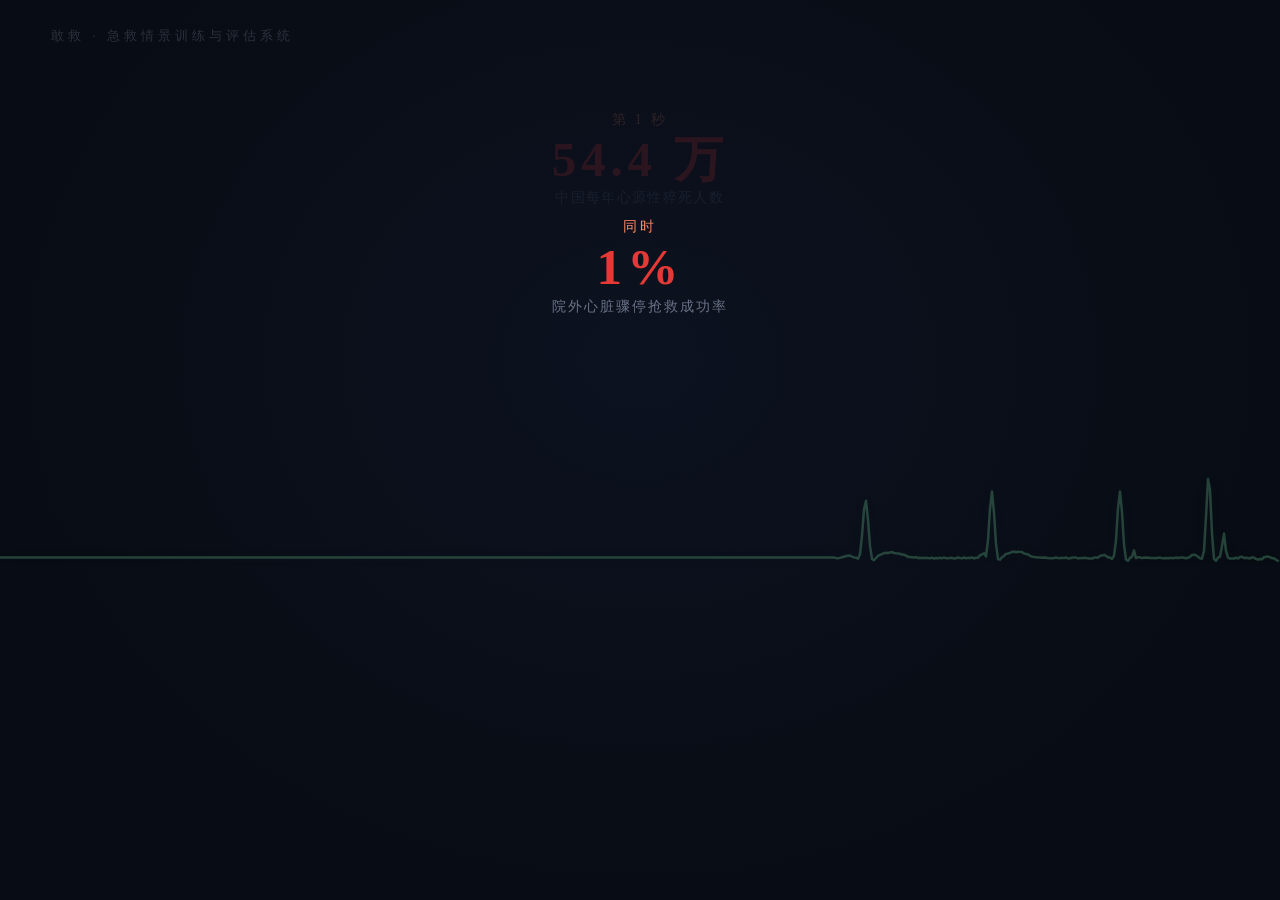
==== index.html @ f926e212 "Rename app.html to index.html" ====
<!DOCTYPE html>
<html lang="zh-CN">
<head>
<meta charset="UTF-8">
<meta name="viewport" content="width=device-width, initial-scale=1.0, viewport-fit=cover">
<meta name="format-detection" content="telephone=no">
<meta name="apple-mobile-web-app-capable" content="yes">
<meta name="apple-mobile-web-app-status-bar-style" content="default">
<title>急救先锋 · 心肺复苏情景训练</title>
<style>
/* ============================================================
   1. CSS Custom Properties — 设计令牌（红蓝双色系统）
   ============================================================ */
.bc-header { text-align: center; } .bc-title { font-size: 1.1rem; font-weight: 900; color: var(--c-text); margin-bottom: 4px; } .bc-desc { font-size: 0.78rem; color: var(--c-text-secondary); line-height: 1.5; margin: 0; } .bc-timer-row { display: flex; align-items: center; gap: 8px; padding: 8px 12px; background: var(--c-white); border: 1px solid #dbe7f1; border-radius: 12px; } .bc-timer-icon { font-size: 1.2rem; } .bc-timer-num { font-size: 1.3rem; font-weight: 900; color: var(--c-text); font-family: var(--font-mono); min-width: 28px; } .bc-timer-label { font-size: 0.75rem; color: var(--c-text-secondary); font-weight: 600; } .bc-timer-bar { flex: 1; height: 6px; background: #f1f5f9; border-radius: 3px; overflow: hidden; } .bc-timer-fill { height: 100%; width: 100%; background: var(--c-primary); border-radius: 3px; transition: width 1s linear; } .bc-steps { display: grid; grid-template-columns: repeat(3, 1fr); gap: 8px; } .bc-step-card { background: var(--c-white); border: 2px solid #e8edf2; border-radius: 14px; padding: 14px 6px; text-align: center; cursor: pointer; transition: all 0.2s; display: flex; flex-direction: column; align-items: center; gap: 4px; user-select: none; -webkit-user-select: none; } .bc-step-card:hover { border-color: var(--c-secondary-light); } .bc-step-card:focus-visible { outline: 3px solid var(--c-secondary); outline-offset: 2px; } .bc-step-card.done { border-color: #bbf7d0; background: #f0fdf4; cursor: default; } .bc-step-num { width: 24px; height: 24px; border-radius: 50%; background: #e2e8f0; font-size: 0.7rem; font-weight: 900; display: flex; align-items: center; justify-content: center; color: var(--c-text-secondary); } .bc-step-card.done .bc-step-num { background: var(--c-success); color: #fff; } .bc-step-icon { font-size: 1.4rem; } .bc-step-text { font-size: 0.72rem; font-weight: 700; color: var(--c-text); } .bc-step-status { font-size: 0.6rem; font-weight: 700; color: var(--c-text-light); } .bc-step-status.done { color: var(--c-success); } .bc-step-status.observing { color: var(--c-secondary); animation: dangerPulse 0.5s infinite; } .bc-shout-bubble { display: none; text-align: center; padding: 10px 16px; background: #eff6ff; border: 2px solid #93c5fd; border-radius: 16px; font-size: 0.88rem; font-weight: 700; color: #1e40af; } .bc-shout-bubble.show { display: block; } .bc-feedback { min-height: 36px; font-size: 0.82rem; line-height: 1.5; } .bc-observe-countdown { display: flex; align-items: center; gap: 10px; padding: 12px 16px; background: #0f172a; border-radius: 14px; color: #10b981; font-family: var(--font-mono); } .bc-observe-icon { font-size: 1.2rem; } .bc-observe-text { flex: 1; font-size: 0.82rem; font-weight: 700; color: #94a3b8; } .bc-observe-timer { font-size: 1.5rem; font-weight: 900; color: #10b981; } @media (max-width: 639px) { .bc-steps { gap: 4px; } .bc-step-card { padding: 10px 4px; } .bc-step-text { font-size: 0.65rem; } .bc-step-icon { font-size: 1.1rem; } }

:root {
  /* 急救红为主色，医疗蓝为辅 */
  --c-primary: #e53935; --c-primary-light: #ef5350; --c-primary-dark: #c62828;
  --c-primary-50: #fff1f0;
  --c-secondary: #2563eb; --c-secondary-light: #3b82f6; --c-secondary-50: #eff6ff;
  --c-bg: #f4f8fb; --c-bg-dark: #e5edf5;
  --c-bg-gradient: radial-gradient(circle at top left, rgba(37, 99, 235, .14), transparent 32rem), radial-gradient(circle at top right, rgba(229, 57, 53, .12), transparent 28rem), #f4f8fb;
  --c-danger: #dc2626; --c-danger-light: #fecaca; --c-danger-50: #fff1f0;
  --c-success: #16a34a; --c-success-light: #bbf7d0; --c-success-50: #ecfdf5;
  --c-warning: #f59e0b; --c-warning-light: #fef3c7;
  --c-info: #2563eb; --c-info-light: #bfdbfe;
  --soft-red: #fff1f0; --soft-blue: #eff6ff; --soft-green: #ecfdf5; --soft-yellow: #fffbeb;
  --c-text: #0f172a; --c-text-secondary: #64748b; --c-text-light: #94a3b8; --c-text-muted: #94a3b8;
  --c-card: rgba(255, 255, 255, 0.82); --c-card-solid: rgba(255, 255, 255, 1);
  --c-ecg-bg: #0f172a; --c-ecg-line: #10b981; --c-ecg-grid: rgba(16,185,129,0.08);
  --c-press: #fef3c7; --c-press-ring: #f59e0b;
  --c-white: #FFFFFF;
  --rule: #dbe5ef;
  --radius-card: 28px; --radius-btn: 18px; --radius-pill: 999px; --radius-sm: 16px; --radius-xs: 10px;
  --fs-h1: 2rem; --fs-h2: 1.5rem; --fs-h3: 1.2rem; --fs-body: 1rem;
  --fs-sm: 0.85rem; --fs-xs: 0.75rem; --fs-timer: 1.25rem;
  --space-xs: 4px; --space-sm: 8px; --space-md: 16px; --space-lg: 20px; --space-xl: 32px;
  --shadow-card: 0 18px 45px rgba(15, 23, 42, 0.12);
  --shadow-sm: 0 10px 26px rgba(15, 23, 42, 0.1);
  --shadow-btn: 0 4px 14px rgba(229, 57, 53, 0.35);
  --shadow-lg: 0 4px 8px rgba(15,23,42,.06), 0 12px 40px rgba(15,23,42,.14);
  --blur: blur(16px); --ease: 0.3s cubic-bezier(0.4, 0, 0.2, 1);
  --font: -apple-system, BlinkMacSystemFont, 'Segoe UI', 'PingFang SC', 'Microsoft YaHei', 'Helvetica Neue', sans-serif;
  --font-mono: 'SF Mono', 'Cascadia Code', 'Consolas', monospace;
}
/* 2. Reset & Base */
*, *::before, *::after { box-sizing: border-box; margin: 0; padding: 0; }
html, body { width: 100%; height: 100%; overflow: hidden; font-family: var(--font); font-size: 16px; line-height: 1.5; background: var(--c-bg); color: var(--c-text); -webkit-tap-highlight-color: transparent; -webkit-font-smoothing: antialiased; }
body { display: flex; justify-content: center; align-items: center; background: var(--c-bg-gradient); }
/* 3. Utilities */
.sr-only { position: absolute; width: 1px; height: 1px; padding: 0; margin: -1px; overflow: hidden; clip: rect(0,0,0,0); border: 0; }
.text-center { text-align: center; } .text-danger { color: var(--c-danger); } .text-success { color: var(--c-success); } .text-muted { color: var(--c-text-secondary); } .mt-md { margin-top: var(--space-md); } .mb-md { margin-bottom: var(--space-md); }
/* 4. App Shell */
#app-container {
  width: 100%; max-width: 100%; height: 100vh; height: 100dvh;
  display: flex; flex-direction: column; position: relative; overflow: hidden;
  background:
    radial-gradient(circle at 15% 8%, rgba(229,57,53,0.04) 0%, transparent 55%),
    radial-gradient(circle at 85% 92%, rgba(37,99,235,0.05) 0%, transparent 50%),
    radial-gradient(circle at 50% 45%, rgba(37,99,235,0.02) 0%, transparent 60%),
    var(--c-bg-gradient);
}
/* Subtle medical cross pattern */
#app-container::before {
  content: ''; position: absolute; inset: 0; pointer-events: none; z-index: 0;
  background-image:
    radial-gradient(circle, rgba(229,57,53,0.02) 1px, transparent 1px);
  background-size: 28px 28px;
  opacity: 0.6;
}
/* 5. Global Header */
#global-header { display: flex; align-items: center; justify-content: space-between; padding: 10px 16px; background: var(--c-card); backdrop-filter: var(--blur); -webkit-backdrop-filter: var(--blur); border-bottom: 1px solid rgba(0,0,0,0.05); z-index: 100; flex-shrink: 0; min-height: 48px; }
#global-header.hidden { display: none; }
.header-back { background: none; border: none; font-size: 1.2rem; cursor: pointer; padding: 4px 8px; color: var(--c-text-secondary); font-family: var(--font); }
.header-step { font-size: var(--fs-sm); font-weight: 600; color: var(--c-text-secondary); }
.header-timer { display: flex; align-items: center; gap: 4px; font-size: var(--fs-timer); font-weight: 700; color: var(--c-danger); font-family: var(--font-mono); }
.header-timer.urgent { animation: timer-blink 0.5s infinite alternate; }
@keyframes timer-blink { from { opacity: 1; } to { opacity: 0.3; } }
/* 6. Step Indicator */
#step-indicator { display: flex; align-items: center; justify-content: center; gap: 0; padding: 10px 16px; flex-shrink: 0; background: var(--c-card); border-bottom: 1px solid rgba(0,0,0,0.03); }
#step-indicator.hidden { display: none; }
.step-dot { width: 26px; height: 26px; border-radius: 50%; display: flex; align-items: center; justify-content: center; font-size: 10px; font-weight: 700; background: #E2E8F0; color: var(--c-text-light); transition: all var(--ease); flex-shrink: 0; }
.step-dot.done { background: var(--c-success); color: #fff; }
.step-dot.active { background: var(--c-primary); color: #fff; transform: scale(1.2); box-shadow: 0 0 10px rgba(229,57,53,0.45); }
.step-line { width: 16px; height: 2px; background: #E2E8F0; transition: background var(--ease); flex-shrink: 0; }
.step-line.done { background: var(--c-success); }
/* 7. Page Layout — display-based, 100% reliable */
#page-wrapper { flex: 1; overflow: hidden; position: relative; }
.page {
  position: absolute; inset: 0;
  overflow-y: auto; overflow-x: hidden;
  padding: var(--space-md);
  display: none;
  -webkit-overflow-scrolling: touch;
}
.page.active { display: block; z-index: 1; background: var(--c-bg); }
.page.active.page--splash { display: flex; background: transparent; }
@keyframes pageFadeIn { from { opacity: 0; transform: translateY(8px); } to { opacity: 1; transform: translateY(0); } }
.page__inner { max-width: 100%; margin: 0 auto; display: flex; flex-direction: column; gap: var(--space-md); }
/* Page decorative header */
.page__inner::before {
  content: ''; display: block; height: 3px;
  background: linear-gradient(90deg, var(--c-primary), var(--c-secondary), transparent);
  border-radius: 2px; margin-bottom: 4px; opacity: 0.5;
}
/* Step badge */
.page-step-badge {
  display: flex; align-items: center; gap: 8px; padding: 8px 14px;
  background: var(--c-card); backdrop-filter: var(--blur);
  -webkit-backdrop-filter: var(--blur);
  border-radius: var(--radius-btn); font-size: var(--fs-sm);
  font-weight: 700; color: var(--c-primary);
  box-shadow: var(--shadow-card); margin-bottom: 4px;
}
.page-step-badge .step-num {
  width: 28px; height: 28px; border-radius: 50%;
  background: var(--c-primary); color: #fff;
  display: flex; align-items: center; justify-content: center;
  font-size: 12px; flex-shrink: 0;
}
/* Dark mode */
body.dark { background: #0f1119; }
body.dark #app-container::after { content: ""; position: fixed; inset: 0; z-index: 9999; pointer-events: none; background: rgba(5,8,16,0.45); animation: darkOverlayIn 0.4s ease forwards; }
@keyframes darkOverlayIn { from { opacity: 0; } to { opacity: 1; } }
body.dark .card { background: rgba(22,24,38,0.9); color: #e0e4f0; border-color: rgba(255,255,255,0.06); }
body.dark .btn--primary { background: linear-gradient(135deg, #ef5350, #dc2626); }
body.dark .btn--secondary { background: rgba(25,28,44,0.95); color: #93C5FD; border-color: #3b82f6; }
body.dark #global-header, body.dark #global-footer { background: rgba(18,20,34,0.95); border-color: rgba(255,255,255,0.04); }
body.dark .dashboard-main #page-wrapper { background: rgba(22,24,38,0.9); border-color: rgba(255,255,255,0.06); }
body.dark .splash-main-title { filter: drop-shadow(0 2px 6px rgba(229,57,53,0.3)); }
body.dark .mini-card-item { background: rgba(22,24,38,0.6); border-color: rgba(255,255,255,0.06); }
.mobile-toolbar,.mobile-guide-panel,.mobile-guide-overlay,.mobile-toggle-btn{display:none}
/* Dark mode toggle */
.dark-toggle { position: fixed; top: 12px; right: 12px; z-index: 250; width: 40px; height: 40px; border-radius: 50%; background: var(--c-card); border: 1px solid #E2E8F0; cursor: pointer; font-size: 1.2rem; display: flex; align-items: center; justify-content: center; box-shadow: var(--shadow-card); }
/* 8. Buttons */
.btn { display: inline-flex; align-items: center; justify-content: center; padding: 12px 24px; border: none; border-radius: var(--radius-btn); font-family: var(--font); font-size: var(--fs-sm); font-weight: 600; cursor: pointer; transition: all 0.2s ease; outline: none; text-decoration: none; white-space: nowrap; min-height: 48px; }
.btn:active { transform: scale(0.96); }
.btn--primary { background: linear-gradient(135deg, #e53935, #dc2626); color: #fff; box-shadow: 0 2px 12px rgba(229,57,53,0.3); position: relative; overflow: hidden; }
.btn--primary:hover { box-shadow: 0 4px 20px rgba(229,57,53,0.45); transform: translateY(-1px); }
.btn--primary:active::after {
  content: ''; position: absolute; inset: 0;
  background: rgba(255,255,255,0.15);
  animation: btnFlash 0.25s ease-out;
}
@keyframes btnFlash { from { opacity: 1; } to { opacity: 0; } }
.btn--primary::after { content: ''; position: absolute; inset: -3px; border-radius: var(--radius-btn); border: 2px solid rgba(229,57,53,0.3); opacity: 0; animation: btnGlow 2s ease-in-out infinite; pointer-events: none; }
@keyframes btnGlow { 0%, 100% { opacity: 0; transform: scale(1); } 50% { opacity: 0.4; transform: scale(1.03); } }
.btn--secondary { background: #fff; color: var(--c-secondary); border: 2px solid var(--c-secondary); }
.btn--danger { background: #fff; color: var(--c-danger); border: 2px solid var(--c-danger); }
.btn--ghost { background: transparent; color: var(--c-text-secondary); border: 1px solid #e2e8f0; }
.btn--lg { padding: 16px 40px; font-size: 1.05rem; font-weight: 700; }
.btn--block { width: 100%; } .btn--sm { padding: 8px 16px; font-size: var(--fs-xs); min-height: 40px; }
.btn:disabled { opacity: 0.5; pointer-events: none; }
/* Focus visible for keyboard users */
.btn:focus-visible, button:focus-visible, [role="button"]:focus-visible, .bc-step-card:focus-visible, .aed-drag-pad:focus-visible {
  outline: 3px solid var(--c-secondary);
  outline-offset: 3px;
}
.cpr-hotspot-btn:focus-visible {
  outline: 3px solid var(--c-primary);
  outline-offset: 6px;
}
/* 9. Cards */
.card {
  background: var(--c-white); border-radius: var(--radius-card); padding: var(--space-lg);
  box-shadow: var(--shadow-card);
  transition: transform 0.2s ease, box-shadow 0.2s ease;
  position: relative; overflow: hidden;
  border: 1px solid rgba(15,23,42,.06);
}
.card:hover { transform: translateY(-2px); box-shadow: 0 22px 50px rgba(15,23,42,0.14); }
.card--solid { background: var(--c-white); }
.card--ecg { background: var(--c-ecg-bg); border-radius: var(--radius-sm); padding: 12px; position: relative; overflow: hidden; }
/* Card with left accent bar */
.card--highlight {
  background: var(--c-white);
  border-left: 4px solid var(--c-primary);
  padding-left: calc(var(--space-lg) - 4px);
}
.card--danger-border {
  background: var(--c-white);
  border-left: 4px solid var(--c-danger);
  padding-left: calc(var(--space-lg) - 4px);
}
/* Knowledge badge */
.knowledge-badge {
  display: inline-flex; align-items: center; gap: 4px;
  background: var(--c-secondary-50); color: var(--c-secondary);
  padding: 4px 10px; border-radius: 20px;
  font-size: 11px; font-weight: 700; margin-top: 8px;
}
/* 10. Modal */
#modal-overlay { position: fixed; inset: 0; z-index: 200; background: rgba(0,0,0,0.4); display: flex; align-items: center; justify-content: center; opacity: 0; pointer-events: none; transition: opacity var(--ease); }
#modal-overlay.active { opacity: 1; pointer-events: auto; }
.modal-box { background: #fff; border-radius: var(--radius-card); padding: var(--space-xl); width: 90%; max-width: 420px; text-align: center; box-shadow: var(--shadow-lg); }
.modal-icon { font-size: 2.5rem; margin-bottom: var(--space-sm); }
.modal-title { font-size: var(--fs-h3); font-weight: 700; margin-bottom: var(--space-sm); color: var(--c-text); }
.modal-text { font-size: var(--fs-body); color: var(--c-text-secondary); margin-bottom: var(--space-lg); line-height: 1.6; }
.modal-btns { display: flex; flex-direction: column; gap: 12px; align-items: center; }
/* 11. Footer */
#global-footer { display: flex; align-items: center; justify-content: space-between; padding: 8px 16px; flex-shrink: 0; background: var(--c-card); backdrop-filter: var(--blur); -webkit-backdrop-filter: var(--blur); border-top: 1px solid rgba(0,0,0,0.05); z-index: 100; min-height: 48px; }
#global-footer.hidden { display: none; }
.vib-toggle { display: flex; align-items: center; gap: 6px; font-size: var(--fs-xs); color: var(--c-text-secondary); cursor: pointer; }
.vib-toggle input { width: 16px; height: 16px; accent-color: var(--c-primary); }
.ai-helper-btn { background: var(--c-secondary); color: #fff; border: none; border-radius: var(--radius-pill); padding: 8px 16px; font-size: var(--fs-xs); font-weight: 600; cursor: pointer; font-family: var(--font); display: flex; align-items: center; gap: 4px; }
.ai-bubble { position: absolute; bottom: 60px; right: 16px; background: #fff; border-radius: var(--radius-sm); padding: 12px 16px; max-width: 260px; box-shadow: var(--shadow-lg); font-size: var(--fs-sm); line-height: 1.5; z-index: 150; display: none; border: 1px solid #E2E8F0; }
.ai-bubble.show { display: block; animation: fadeInUp 0.2s ease; }
@keyframes fadeInUp { from { opacity: 0; transform: translateY(8px); } to { opacity: 1; transform: translateY(0); } }
/* 12. Loading */
#app-loading { position: fixed; inset: 0; z-index: 300; background: var(--c-bg-gradient); display: flex; flex-direction: column; align-items: center; justify-content: center; transition: opacity 0.4s ease; }
#app-loading.hidden { opacity: 0; pointer-events: none; }
.loading-ecg { width: 200px; height: 60px; margin-bottom: var(--space-md); }
.loading-text { font-size: var(--fs-body); color: var(--c-text-secondary); font-weight: 500; }
/* 13. Particle Canvas */
#particle-canvas { position: fixed; inset: 0; z-index: 190; pointer-events: none; display: none; }
#particle-canvas.active { display: block; }
/* 14. PAGE 1 — 首页 (重设计) */
.page--splash { display: flex; flex-direction: column; align-items: center; justify-content: flex-start; text-align: center; padding: 24px 20px 40px; }
.splash-ecg-bg { position: absolute; inset: 0; opacity: 0.12; pointer-events: none; }
/* Brand header */
.splash-brand { display: flex; align-items: center; gap: 10px; margin-bottom: 24px; }
.splash-logo { width: 48px; height: 48px; flex-shrink: 0; }
.splash-tag {
  background: var(--soft-red); color: var(--c-primary);
  padding: 4px 14px; border-radius: var(--radius-pill);
  font-size: 12px; font-weight: 700; letter-spacing: 0.5px;
}
/* Title */
.splash-title { font-size: 1.85rem; font-weight: 800; color: var(--c-primary); letter-spacing: -0.3px; line-height: 1.25; margin-bottom: 8px; max-width: 320px; }
.splash-subtitle { font-size: 0.9rem; color: var(--c-text-secondary); line-height: 1.5; margin-bottom: 20px; max-width: 300px; }
/* Highlight cards row */
.highlight-row { display: flex; gap: 10px; margin-bottom: 16px; justify-content: center; flex-wrap: wrap; }
.highlight-card {
  display: flex; align-items: center; gap: 6px;
  background: #fff; border-radius: var(--radius-sm); padding: 8px 14px;
  box-shadow: var(--shadow-sm); border: 1px solid rgba(15,23,42,.04);
  font-size: 12px; font-weight: 700; color: var(--c-text);
}
.highlight-card .hl-icon { font-size: 16px; }
.highlight-card .hl-text { white-space: nowrap; }
/* Score */
.splash-score { font-size: 13px; color: var(--c-text-light); margin-bottom: 16px; }
.splash-score strong { color: var(--c-primary); font-size: 1rem; }
/* Secondary buttons */
.splash-secondary-btns { display: flex; gap: 10px; width: 100%; max-width: 320px; margin-bottom: 12px; }
.splash-secondary-btns .btn { flex: 1; }
/* Disclaimer */
.splash-disclaimer {
  font-size: 0.7rem; color: var(--c-warning); line-height: 1.4;
  max-width: 300px; margin-bottom: 20px;
  background: var(--soft-yellow); padding: 8px 14px; border-radius: var(--radius-sm);
}
/* Legacy */
.splash-heart { width: 90px; height: 90px; margin-bottom: var(--space-lg); animation: float 3s ease-in-out infinite; }
@keyframes float { 0%, 100% { transform: translateY(0); } 50% { transform: translateY(-10px); } }
.splash-btns { display: flex; flex-direction: column; gap: var(--space-sm); width: 100%; max-width: 280px; }
/* 15. PAGE 2 — 情景引入 (重设计) */
.scene-card { border-radius: var(--radius-card); overflow: hidden; }
.scene-art {
  width: 100%; height: 200px; position: relative; overflow: hidden;
}
/* Bathroom background */
.scene-bathroom-bg {
  position: absolute; inset: 0;
  background: linear-gradient(180deg, #E8E0D8 0%, #D9D0C5 25%, #C8BDB0 50%, #B0BCC8 100%);
}
/* Tile pattern */
.scene-bathroom-bg::before {
  content: ''; position: absolute; inset: 0;
  background:
    repeating-linear-gradient(0deg, transparent, transparent 39px, rgba(255,255,255,0.15) 39px, rgba(255,255,255,0.15) 40px),
    repeating-linear-gradient(90deg, transparent, transparent 39px, rgba(255,255,255,0.15) 39px, rgba(255,255,255,0.15) 40px);
}
/* Water heater */
.scene-heater {
  position: absolute; top: 16px; right: 28px; z-index: 3;
}
.scene-heater-body {
  width: 36px; height: 50px; background: #F5F5F5; border-radius: 6px;
  border: 2px solid #D0D0D0; position: relative;
}
.scene-heater-body::after {
  content: ''; position: absolute; bottom: 6px; left: 50%; transform: translateX(-50%);
  width: 16px; height: 4px; background: #A0AEC0; border-radius: 2px;
}
.scene-heater-light {
  width: 8px; height: 8px; border-radius: 50%; background: #E53E3E;
  position: absolute; top: 8px; left: 50%; transform: translateX(-50%);
  box-shadow: 0 0 8px rgba(229,62,62,0.6);
  animation: heaterBlink 1.5s ease-in-out infinite;
}
@keyframes heaterBlink { 0%, 100% { opacity: 1; } 50% { opacity: 0.3; } }
/* Faucet */
.scene-faucet {
  position: absolute; top: 22px; left: 24px; z-index: 3;
  width: 10px; height: 24px; background: #B0B8C0; border-radius: 3px 3px 0 0;
}
.scene-faucet::after {
  content: ''; position: absolute; top: 0; left: -5px;
  width: 20px; height: 6px; background: #B0B8C0; border-radius: 3px;
}
/* Puddles */
.scene-puddle {
  position: absolute; bottom: 8px; left: 20%; right: 20%; height: 12px;
  background: rgba(59,130,246,0.25); border-radius: 50%;
  z-index: 1;
}
.scene-puddle-2 {
  left: 50%; right: 8%; bottom: 18px; height: 8px;
  background: rgba(59,130,246,0.18);
}
/* Fallen person silhouette */
.scene-person-fallen {
  position: absolute; bottom: 16px; left: 50%; transform: translateX(-50%);
  z-index: 2;
}
.scene-fallen-head {
  width: 18px; height: 18px; background: #3D5A80; border-radius: 50%;
  margin: 0 auto 2px;
}
.scene-fallen-body {
  width: 64px; height: 24px; background: #3D5A80; border-radius: 12px 12px 4px 4px;
}
/* Danger icons */
.scene-danger-icon {
  position: absolute; font-size: 32px; z-index: 3;
  top: 60px; left: 40px;
  animation: dangerFlash 0.8s ease-in-out infinite;
}
.scene-danger-icon-2 {
  top: 50px; left: auto; right: 50px;
  animation-delay: 0.4s; font-size: 24px;
}
@keyframes dangerFlash {
  0%, 100% { opacity: 0.4; transform: scale(1); }
  50% { opacity: 1; transform: scale(1.2); }
}
/* Risk bar */
.scene-risk-bar {
  display: flex; align-items: center; gap: 8px; justify-content: center;
  padding: 10px 16px;
  background: var(--soft-red); color: var(--c-danger);
  border-top: 2px solid var(--c-danger-light);
  font-size: 13px; font-weight: 700;
  border-radius: 0 0 var(--radius-card) var(--radius-card);
}
/* Narrative */
.scene-narrative {
  font-size: var(--fs-body); line-height: 1.8; color: var(--c-text);
  background: var(--c-white); border-radius: var(--radius-card); padding: var(--space-lg);
  box-shadow: var(--shadow-card); position: relative;
}
.scene-narrative .highlight { color: var(--c-danger); font-weight: 700; }

/* Legacy scene elements kept for backward JS compat (enterPage2 still references these) */
.scene-sky { position: absolute; top: 0; left: 0; right: 0; height: 50%; }
.scene-ground { position: absolute; bottom: 0; left: 0; right: 0; height: 50%; }
.scene-sun { position: absolute; width: 40px; height: 40px; border-radius: 50%; background: #FDE047; box-shadow: 0 0 30px #FDE04788; top: 16px; right: 30px; }
.scene-person { position: absolute; bottom: 20px; left: 50%; transform: translateX(-50%); width: 50px; height: 80px; }
.scene-person-body { position: absolute; bottom: 0; left: 50%; transform: translateX(-50%); width: 38px; height: 55px; background: #E53E3E; border-radius: 16px 16px 4px 4px; }
.scene-person-head { position: absolute; bottom: 52px; left: 50%; transform: translateX(-50%); width: 22px; height: 22px; background: #F5D0A9; border-radius: 50%; }
.scene-person-arm-left { position: absolute; bottom: 20px; left: 4px; width: 10px; height: 30px; background: #E53E3E; border-radius: 5px; transform: rotate(20deg); }
.scene-person-arm-right { position: absolute; bottom: 20px; right: 4px; width: 10px; height: 30px; background: #E53E3E; border-radius: 5px; transform: rotate(-20deg); }
.scene-tree { position: absolute; bottom: 40px; }
.scene-tree.trunk { width: 10px; height: 30px; background: #8B4513; border-radius: 2px; }
.scene-tree.crown { width: 40px; height: 40px; background: #228B22; border-radius: 50%; position: relative; left: -15px; top: -10px; }
.scene-court-line { position: absolute; bottom: 20px; left: 20%; right: 20%; height: 3px; background: #fff; opacity: 0.6; }
.scene-hoop { position: absolute; top: 30px; right: 20px; width: 30px; height: 30px; border: 3px solid #E53E3E; border-radius: 0 0 50% 50%; border-top: none; }
.scene-tile { position: absolute; background: rgba(255,255,255,0.3); }
.scene-art.park { background: linear-gradient(180deg, #87CEEB 0%, #B8E6B8 40%, #7CB342 70%, #5A8A32 100%); }
.scene-art.court { background: linear-gradient(180deg, #87CEEB 0%, #B0BEC5 30%, #F4A460 55%, #D2691E 80%, #8B4513 100%); }
.scene-art.bathroom { background: linear-gradient(180deg, #E8E0D8 0%, #D5CCC0 30%, #C4B8AC 60%, #B8C8D8 100%); }
.scene-narrative::before { content: '📍'; position: absolute; top: -15px; left: 20px; font-size: 1.5rem; }

/* ============================================================
   16. PAGE 3 — 环境评估 (Decision Cards)
   ============================================================ */
.quiz-question { font-size: var(--fs-h3); font-weight: 700; margin-bottom: var(--space-md); color: var(--c-text); }
/* Decision Card — 新决策卡片组件 */
.decision-card {
  display: flex; align-items: flex-start; gap: 12px;
  width: 100%; padding: 16px; margin-bottom: 10px;
  border: 2px solid #E8ECF1; border-radius: var(--radius-sm);
  background: #fff; cursor: pointer; font-family: var(--font);
  transition: all 0.2s ease; text-align: left; position: relative;
}
.decision-card:hover { border-color: #B0C4D8; box-shadow: 0 2px 12px rgba(0,0,0,0.04); transform: translateX(2px); }
.decision-card:active { transform: scale(0.985); }
.dc-letter {
  width: 32px; height: 32px; border-radius: 50%; flex-shrink: 0;
  display: flex; align-items: center; justify-content: center;
  font-size: 14px; font-weight: 800; color: var(--c-primary);
  background: var(--c-primary-50); border: 2px solid #D0E0F0;
}
.dc-icon { font-size: 24px; flex-shrink: 0; line-height: 32px; }
.dc-body { flex: 1; min-width: 0; }
.dc-title { font-size: 15px; font-weight: 700; color: var(--c-text); margin-bottom: 2px; }
.dc-desc { font-size: 12px; color: var(--c-text-secondary); line-height: 1.5; }
.dc-feedback { display: none; font-size: 12px; line-height: 1.6; margin-top: 6px; padding-top: 6px; border-top: 1px solid rgba(0,0,0,0.05); }
/* Decision card states */
.decision-card.correct {
  border-color: var(--c-success); background: var(--c-success-50);
  border-left: 4px solid var(--c-success);
}
.decision-card.correct .dc-letter { background: var(--c-success); color: #fff; border-color: var(--c-success); }
.decision-card.correct .dc-feedback { display: block; color: #22543D; }
.decision-card.wrong {
  border-color: var(--c-danger); background: var(--c-danger-50);
  border-left: 4px solid var(--c-danger); animation: shake 0.4s ease;
}
.decision-card.wrong .dc-letter { background: var(--c-danger); color: #fff; border-color: var(--c-danger); }
.decision-card.wrong .dc-feedback { display: block; color: #991B1B; }
@keyframes shake { 0%,100%{transform:translateX(0)}25%{transform:translateX(-4px)}75%{transform:translateX(4px)} }
/* Legacy quiz-option — kept for backward compat in non-upgraded pages */
.quiz-option {
  display: flex; align-items: center; gap: 10px;
  width: 100%; padding: 16px 18px; margin-bottom: 10px;
  border: 2px solid #E2E8F0; border-radius: var(--radius-sm);
  background: #fff; font-size: var(--fs-body); text-align: left;
  cursor: pointer; font-family: var(--font); transition: all 0.2s ease;
  position: relative; overflow: hidden;
}
.quiz-option::before {
  content: ''; position: absolute; left: 0; top: 0; bottom: 0; width: 4px;
  background: var(--c-secondary); transform: scaleY(0); transition: transform 0.2s ease;
}
.quiz-option:hover { border-color: var(--c-secondary); background: var(--soft-blue); transform: translateX(2px); }
.quiz-option:hover::before { transform: scaleY(1); }
.quiz-option.correct { border-color: var(--c-success); background: var(--c-success-light); animation: correctPulse 0.5s ease; }
.quiz-option.correct::before { background: var(--c-success); transform: scaleY(1); }
.quiz-option.selected { border-color: var(--c-secondary); background: var(--soft-blue); box-shadow: 0 0 0 3px rgba(37,99,235,0.12); }
.quiz-option.wrong { border-color: var(--c-danger); background: var(--c-danger-light); animation: shake 0.4s ease; }
.quiz-option.wrong::before { background: var(--c-danger); transform: scaleY(1); }
@keyframes correctPulse { 0%,100% { transform: scale(1); } 50% { transform: scale(1.02); } }
.quiz-feedback {
  padding: 14px 18px; border-radius: var(--radius-sm);
  font-size: var(--fs-sm); line-height: 1.7; display: none;
  border-left: 4px solid transparent;
}
.quiz-feedback.show { display: block; animation: fadeInUp 0.3s ease; }
.quiz-feedback.error { background: var(--c-danger-light); color: #9B2C2C; border-left-color: var(--c-danger); }
.quiz-feedback.success { background: var(--c-success-light); color: #22543D; border-left-color: var(--c-success); }

/* ============================================================
   17. PAGE 4 — 呼救与AED
   ============================================================ */
.phone-ui {
  background: #f8fbff;
  border: 1px solid #dbe7f1;
  border-radius: 18px;
  padding: 16px;
  color: var(--c-text);
  text-align: left;
  box-shadow: 0 4px 16px rgba(15,23,42,.06);
}
.phone-screen {
  background: transparent;
  border: 0;
  border-radius: 0;
  padding: 0;
  margin-bottom: 12px;
  position: relative;
}
.phone-screen::before {
  display: none;
}
.phone-call-status {
  font-size: var(--fs-sm); color: var(--c-success); font-weight: 700;
  margin-bottom: var(--space-sm); margin-top: 6px;
  display: flex; align-items: center; justify-content: flex-start; gap: 6px;
}
.phone-call-status::before { content: ''; width: 8px; height: 8px; background: var(--c-success); border-radius: 50%; animation: pulse 1.5s infinite; }
.phone-input {
  width: 100%; padding: 10px 14px; border-radius: var(--radius-xs);
  background: #ffffff; color: var(--c-text);
  border: 1px solid #dbe7f1;
  font-size: var(--fs-body); font-family: var(--font);
  margin: 4px 0; text-align: left;
}
.phone-input:focus { border-color: var(--c-primary); outline: none; }
/* 120 Call Chat UI */
.call-chat { display: flex; flex-direction: column; gap: 10px; min-height: 120px; margin-bottom: 14px; }
.chat-bubble { display: flex; gap: 8px; animation: pageFadeIn 0.25s ease-out; }
.chat-bubble.user { flex-direction: row-reverse; }
.bubble-avatar { width: 32px; height: 32px; border-radius: 50%; background: var(--soft-blue); display: flex; align-items: center; justify-content: center; font-size: 16px; flex-shrink: 0; }
.chat-bubble.user .bubble-avatar { background: var(--c-primary-50); }
.bubble-body { background: #f1f5f9; border-radius: 14px 14px 14px 4px; padding: 10px 14px; font-size: 0.85rem; line-height: 1.55; max-width: 80%; color: var(--c-text); }
.chat-bubble.user .bubble-body { background: var(--c-primary); color: #fff; border-radius: 14px 14px 4px 14px; }
.call-options { display: flex; flex-direction: column; gap: 6px; }
.call-option-btn {
  width: 100%; padding: 10px 14px; border: 2px solid #E8ECF1; border-radius: var(--radius-sm);
  background: #fff; font-size: 0.82rem; text-align: left; cursor: pointer;
  font-family: var(--font); transition: all 0.15s;
}
.call-option-btn:hover { border-color: var(--c-secondary); background: var(--soft-blue); }
.call-option-btn:active { transform: scale(0.98); }
.call-option-btn.correct { border-color: var(--c-success); background: var(--c-success-50); }
.call-option-btn.wrong { border-color: var(--c-danger); background: var(--c-danger-50); }
.call-timer { font-family: var(--font-mono); }
@keyframes pulse { 0%,100% { opacity: 1; } 50% { opacity: 0.3; } }
.call-check {
  display: flex; align-items: center; gap: 10px;
  padding: 12px 16px; background: #fff;
  border-radius: var(--radius-xs); cursor: pointer;
  font-size: var(--fs-sm); color: var(--c-text);
  border: 1.5px solid #dbe7f1; transition: all 0.15s;
}
.call-check:hover { border-color: var(--c-secondary); background: var(--soft-blue); }
.call-check.selected { border-color: var(--c-success); background: var(--c-success-50); color: var(--c-success); }
.call-check input { display: none; }
.aed-timer {
  font-size: 2.5rem; font-weight: 800; color: var(--c-danger);
  font-family: var(--font-mono); text-align: center;
}
.aed-icon-placeholder {
  width: 80px; height: 80px; margin: 0 auto;
  background: #fff; border-radius: var(--radius-sm);
  display: flex; align-items: center; justify-content: center;
  font-size: 2.5rem; border: 3px solid var(--c-danger);
}

/* ============================================================
   18. PAGE 5 — 判断呼吸脉搏
   ============================================================ */
.body-model {
  position: relative; width: 100%; max-width: 300px;
  height: 400px; margin: 0 auto;
}
.body-model svg { pointer-events: none; }
.body-hotspot {
  position: absolute; border-radius: 50%;
  border: 3px dashed var(--c-primary); z-index: 10;
  background: rgba(229,57,53,0.08); cursor: pointer;
  transition: all 0.2s; pointer-events: auto;
  display: flex; align-items: center; justify-content: center;
  text-align: center; font-size: 12px; font-weight: 700;
  color: var(--c-primary); line-height: 1.3;
}
.body-hotspot:active { background: rgba(229,57,53,0.18); transform: translate(-50%, -50%) scale(0.95); }
.body-hotspot:hover { background: rgba(229,57,53,0.12); border-style: solid; }
.body-hotspot.done { border-color: var(--c-success); background: rgba(56,161,105,0.2); border-style: solid; color: var(--c-success); }
.body-hotspot.chest { width: 110px; height: 70px; top: 34%; left: 50%; transform: translate(-50%, -50%); border-radius: 45px; }
.body-hotspot.neck { width: 44px; height: 48px; top: 19%; left: 48%; transform: translate(-50%, -50%); border-radius: 24px; }
.check-timer { font-size: var(--fs-h2); font-weight: 800; color: var(--c-danger); text-align: center; font-family: var(--font-mono); }

/* ============================================================
   19. PAGE 6 — 胸外按压 (核心) — 重设计
   ============================================================ */
.press-layout { display: flex; flex-direction: column; gap: var(--space-md); }
/* Top status bar */
.press-header {
  display: flex; align-items: center; justify-content: space-between; gap: 12px;
}
.press-step-badge {
  background: var(--c-primary); color: #fff; padding: 6px 14px;
  border-radius: var(--radius-pill); font-size: 13px; font-weight: 700;
}
.press-timer-badge {
  background: var(--c-danger-50); color: var(--c-danger); padding: 6px 14px;
  border-radius: var(--radius-pill); font-size: 13px; font-weight: 700; font-family: var(--font-mono);
  display: flex; align-items: center; gap: 4px;
}
.press-timer-badge.urgent { animation: timerBlinkFast 0.4s infinite alternate; }
@keyframes timerBlinkFast { from { opacity: 1; } to { opacity: 0.35; } }
/* ECG panel */
.press-ecg { flex-shrink: 0; }
.press-ecg canvas { width: 100%; height: 56px; display: block; }
.ecg-overlay {
  display: flex; justify-content: space-between; align-items: center;
  padding: 4px 8px 0 8px; font-size: 10px; color: #4ADE80; font-family: var(--font-mono);
  letter-spacing: 1px;
}
/* Circular press area */
.press-circle-container {
  display: flex; align-items: center; justify-content: center;
  position: relative; width: 200px; height: 200px; margin: 0 auto;
}
.press-progress-ring {
  position: absolute; inset: 0; width: 200px; height: 200px;
  transform: rotate(-90deg);
}
.press-progress-ring .ring-bg {
  fill: none; stroke: #E8ECF1; stroke-width: 8;
}
.press-progress-ring .ring-fill {
  fill: none; stroke: var(--c-primary); stroke-width: 8;
  stroke-linecap: round;
  stroke-dasharray: 565.48;
  stroke-dashoffset: 565.48;
  transition: stroke-dashoffset 0.15s ease;
}
.press-heart-btn {
  width: 140px; height: 140px; border-radius: 50%;
  background: radial-gradient(circle at 40% 35%, #ef5350, #dc2626);
  box-shadow: 0 4px 32px rgba(229,57,53,0.35), 0 0 0 8px rgba(229,57,53,0.08);
  display: flex; flex-direction: column; align-items: center; justify-content: center;
  cursor: pointer; transition: transform 0.08s ease;
  user-select: none; -webkit-user-select: none; z-index: 2;
  animation: heartBreathNew 2.5s ease-in-out infinite;
}
@keyframes heartBreathNew {
  0%, 100% { transform: scale(1); opacity: 0.85; }
  50% { transform: scale(1.08); opacity: 1; }
}
.press-heart-btn:active { transform: scale(0.9); animation: none; }
.press-heart-btn.good {
  background: radial-gradient(circle at 40% 35%, #4ade80, #16a34a);
  box-shadow: 0 0 40px rgba(22,163,74,0.45), 0 0 0 8px rgba(22,163,74,0.12);
  animation: none;
}
.press-heart-btn.bad {
  background: radial-gradient(circle at 40% 35%, #fca5a5, #dc2626);
  box-shadow: 0 0 40px rgba(220,38,38,0.45), 0 0 0 8px rgba(220,38,38,0.12);
  animation: none;
}
.press-heart-btn .heart-icon { font-size: 42px; line-height: 1; }
.press-heart-btn .press-count-badge {
  font-size: 14px; font-weight: 800; color: #fff; margin-top: 2px;
  font-family: var(--font-mono);
}
/* Stats row */
.press-stats-row {
  display: flex; gap: 12px; justify-content: center;
}
.press-stats-row .press-stat {
  flex: 1; background: #fff; border-radius: var(--radius-sm);
  padding: 12px 8px; text-align: center;
  box-shadow: var(--shadow-sm); border: 1px solid rgba(15,23,42,.04);
  max-width: 110px;
}
.press-stats-row .press-stat .stat-label { font-size: 11px; color: var(--c-text-light); font-weight: 500; }
.press-stats-row .press-stat .stat-value {
  font-size: 22px; font-weight: 800; color: var(--c-primary);
  font-family: var(--font-mono);
}
/* Feedback area */
.press-feedback-area {
  display: flex; align-items: center; gap: 10px; justify-content: center;
  padding: 4px 0;
}
.press-feedback {
  text-align: center; font-size: 15px; font-weight: 700;
  min-height: 28px; transition: color 0.15s; color: var(--c-primary);
}
.press-feedback.warn { color: var(--c-danger); }
.press-rhythm-dot {
  width: 10px; height: 10px; border-radius: 50%;
  background: var(--c-success);
  flex-shrink: 0;
}
.press-rhythm-dot.beating {
  animation: rhythmPulse 0.545s ease-in-out infinite;
}
@keyframes rhythmPulse {
  0% { transform: scale(0.8); background: var(--c-success); }
  30% { transform: scale(1.8); background: var(--c-primary); }
  100% { transform: scale(0.8); background: var(--c-success); }
}
.press-timer-bar {
  height: 4px; background: #E2E8F0; border-radius: 2px; overflow: hidden;
}
.press-timer-fill {
  height: 100%; background: linear-gradient(90deg, var(--c-primary), var(--c-warning));
  transition: width 1s linear;
}

/* Legacy press-heart + press-area + press-ring — keep for JS backward compat */
.press-area-container {
  display: flex; align-items: center; justify-content: center;
  position: relative; min-height: 200px;
}
.press-heart {
  width: 130px; height: 130px; border-radius: 50%;
  display: flex; align-items: center; justify-content: center;
  font-size: 3rem; cursor: pointer;
}
.press-ring {
  position: absolute; width: 160px; height: 160px; border-radius: 50%;
  pointer-events: none;
}
.press-info {
  display: flex; justify-content: space-around; text-align: center;
}
.press-stat-label { font-size: var(--fs-xs); color: var(--c-text-secondary); }
.press-stat-val { font-size: var(--fs-h2); font-weight: 800; color: var(--c-primary); }
.press-stat-val.warn { color: var(--c-danger); }
/* BPM color coding */
.bpm-good { color: var(--c-success) !important; }
.bpm-warn { color: var(--c-warning) !important; }
.bpm-bad { color: var(--c-danger) !important; }
/* Visual shake for PC (no vibration API fallback) */
@keyframes visualShake {
  0%,100% { transform: translateX(0); }
  20% { transform: translateX(-3px); }
  40% { transform: translateX(3px); }
  60% { transform: translateX(-2px); }
  80% { transform: translateX(2px); }
}
/* Press guide hint */
.press-guide-hint {
  position: absolute; bottom: calc(100% + 8px); left: 50%; transform: translateX(-50%);
  font-size: 0.72rem; font-weight: 600; color: #e2e8f0;
  background: rgba(15,23,42,0.85); border: 1px solid rgba(255,255,255,0.2);
  border-radius: 8px; padding: 5px 12px; white-space: nowrap;
  pointer-events: none; z-index: 10; opacity: 0; transition: opacity 0.3s;
}
.press-guide-hint.show { opacity: 1; }
@keyframes guideBounce {
  0%,100% { transform: translateX(-50%) translateY(0); }
  50% { transform: translateX(-50%) translateY(-12px); }
}
/* Ring fill pulse */
.cpr-pulse-glow-ring.beating {
  animation: ringFillPulse 0.545s ease-in-out infinite;
}
@keyframes ringFillPulse {
  0%,100% { transform: scale(1); opacity: 0.8; }
  50% { transform: scale(1.06); opacity: 1; }
}
/* Patient face indicator */
.patient-face-indicator { font-size: 1.2rem; transition: all 0.3s; }
.patient-face-indicator.improving { filter: saturate(1.5); }
.patient-face-indicator.critical { filter: grayscale(0.8); }
/* Press particles */
.press-particles-layer { position: absolute; inset: 0; pointer-events: none; z-index: 8; }
.press-particle-burst {
  position: absolute; width: 6px; height: 6px; border-radius: 50%;
  animation: pressBurst 0.5s ease-out forwards;
}
@keyframes pressBurst {
  0% { transform: translate(0,0) scale(1); opacity: 1; }
  100% { transform: translate(var(--dx), var(--dy)) scale(0); opacity: 0; }
}
/* Life pillar */
.life-pillar-wrap { margin: 8px 0; }
.life-pillar {
  height: 14px; background: #E2E8F0; border-radius: 10px;
  overflow: hidden; position: relative;
}
.life-pillar-fill {
  height: 100%; width: 100%;
  background: linear-gradient(90deg, var(--c-success), #4ade80);
  border-radius: 10px; transition: width 0.5s ease, background 0.5s;
}
.life-pillar-fill.warning { background: linear-gradient(90deg, var(--c-warning), #fbbf24); }
.life-pillar-fill.danger { background: linear-gradient(90deg, var(--c-danger), #ef4444); animation: dangerPulse 0.5s infinite; }
.life-pillar-label { position: absolute; inset: 0; display: flex; align-items: center; justify-content: center; font-size: 0.65rem; font-weight: 800; color: var(--c-text); }
@keyframes dangerPulse { 0%,100% { opacity: 1; } 50% { opacity: 0.5; } }
/* Depth gauge */
.depth-gauge-wrap { margin: 6px 0; }
.depth-gauge-labels { display: flex; justify-content: space-between; font-size: 0.55rem; color: var(--c-text-light); margin-bottom: 2px; }
.depth-gauge-labels span:nth-child(2) { color: var(--c-success); font-weight: 700; }
.depth-gauge-track { height: 10px; background: linear-gradient(90deg, #fca5a5 0%, #fca5a5 20%, #bbf7d0 20%, #bbf7d0 50%, #bbf7d0 50%, #bbf7d0 80%, #fca5a5 80%, #fca5a5 100%); border-radius: 5px; position: relative; overflow: visible; }
.depth-gauge-target { position: absolute; top: -3px; bottom: -3px; width: 30%; left: 20%; background: rgba(34,197,94,0.2); border-left: 2px solid #16a34a; border-right: 2px solid #16a34a; border-radius: 3px; }
.depth-gauge-needle { position: absolute; top: -6px; width: 4px; height: 22px; background: var(--c-primary); border-radius: 2px; left: 50%; transform: translateX(-50%); transition: left 0.15s ease; box-shadow: 0 0 6px rgba(229,57,53,0.4); }
/* Screen edge glow */
.screen-glow { position: fixed; inset: 0; pointer-events: none; z-index: 180; transition: box-shadow 0.3s; border-radius: 0; }
.screen-glow.perfect { box-shadow: inset 0 0 60px rgba(22,163,74,0.2); }
.screen-glow.combo { box-shadow: inset 0 0 80px rgba(37,99,235,0.25); }
.screen-glow.danger { box-shadow: inset 0 0 80px rgba(229,57,53,0.35); animation: dangerPulse 0.5s infinite; }.screen-glow.perfect{background:radial-gradient(circle at 50% 60%,rgba(34,197,94,0.15) 0%,transparent 60%);animation:glowPulse 0.3s ease-out}.screen-glow.shallow{background:radial-gradient(circle at 50% 60%,rgba(234,179,8,0.12) 0%,transparent 60%)}.screen-glow.deep{background:radial-gradient(circle at 50% 60%,rgba(239,68,68,0.12) 0%,transparent 60%)}@keyframes glowPulse{0%{opacity:0}50%{opacity:1}100%{opacity:0}}
/* P5 breathing animation */
.breathing-chest { animation: chestBreathe 3s ease-in-out infinite; transform-origin: center center; }
@keyframes chestBreathe {
  0%,100% { transform: scaleY(1); }
  50% { transform: scaleY(0.92) translateY(2px); }
}
.pulse-neck { animation: neckPulse 1s ease-in-out infinite; }
@keyframes neckPulse {
  0%,100% { r: 4; opacity: 0.6; }
  50% { r: 6; opacity: 1; }
}
/* P5 Check Breathing */
.check-header { margin-bottom: 8px; }
.check-timer-wrap { display: flex; align-items: center; gap: 6px; margin-bottom: 4px; }
.check-timer-icon { font-size: 1.2rem; }
.check-timer { font-size: 2rem; font-weight: 900; color: var(--c-danger); font-family: var(--font-mono); }
.check-timer-label { font-size: 0.7rem; color: var(--c-text-light); }
.check-timer-bar { height: 6px; background: #E2E8F0; border-radius: 3px; overflow: hidden; }
.check-timer-fill { height: 100%; width: 100%; background: linear-gradient(90deg, var(--c-success), var(--c-danger)); border-radius: 3px; transform: scaleX(1); transform-origin: left; transition: transform 1s linear; }
.check-body-card { background: #fff; border-radius: 16px; padding: 0; overflow: hidden; margin-bottom: 10px; border: 1px solid rgba(15,23,42,.06); box-shadow: var(--shadow-sm); }
.check-body-visual { position: relative; width: 100%; height: 260px; background: #fff; overflow: hidden; display: flex; align-items: center; justify-content: center; }
.check-body-img { width: 100%; height: 100%; object-fit: cover; object-position: center 30%; display: block; pointer-events: none; }
@media (max-width: 380px) {
  .check-body-visual { height: 180px; }
}
/* Breathing overlay — chest expansion animation */
.breathing-overlay {
  position: absolute; top: 48%; left: 50%; width: 20%; height: 16%;
  border-radius: 50%; background: rgba(56,161,105,0.1);
  pointer-events: none; opacity: 0; transition: opacity 0.3s;
}
.breathing-overlay.active {
  opacity: 1;
  animation: chestBreatheImg 0.8s ease-in-out 3;
}
@keyframes chestBreatheImg {
  0%,100% { transform: scaleY(1); }
  50% { transform: scaleY(0.85); }
}
/* Pulse overlay — neck pulse dot */
.pulse-overlay {
  position: absolute; top: 48%; left: 44%; width: 8px; height: 8px;
  border-radius: 50%; background: #ef4444;
  pointer-events: none; opacity: 0; transition: opacity 0.3s;
}
.pulse-overlay.active {
  opacity: 0.7;
  animation: neckPulseImg 0.6s ease-in-out 4;
}
@keyframes neckPulseImg {
  0%,100% { transform: scale(1); opacity: 0.3; }
  50% { transform: scale(1.8); opacity: 0.9; }
}
/* ── 三按钮统一脉冲定位针风格 ── */
.check-hotspot {
  position: absolute; display: flex; flex-direction: column; align-items: center; gap: 1px;
  cursor: pointer; transition: all 0.25s ease; text-align: center;
  width: 48px; padding: 6px 4px; border-radius: 14px; border: 2px dashed;
  background: rgba(255,255,255,0.7);
}
.check-hotspot::before {
  content: ''; position: absolute; inset: -5px; border-radius: 18px;
  border: 2px solid currentColor; animation: locPing 2s ease-out infinite; pointer-events: none;
}
.check-hotspot:hover { transform: scale(1.12); }
.check-hotspot:active { transform: scale(0.9); }
.check-hotspot.done { border-style: solid; background: rgba(22,163,74,0.08); border-color: #16a34a !important; }
.check-hotspot.done::before { display: none; }
.check-hotspot.done .hs-label { color: #16a34a; }
.hs-icon { font-size: 1rem; }
.hs-label { font-size: 0.52rem; font-weight: 700; letter-spacing: 0.2px; }
.hs-step { font-size: 0.38rem; font-weight: 500; }

/* 三色定位 */
.shoulder-hs { top: 10%; left: 35%; border-color: rgba(234,88,12,0.5); color: #c2410c; }
.shoulder-hs::before { border-color: rgba(234,88,12,0.2); }
.shoulder-hs .hs-step { color: rgba(234,88,12,0.7); }

.neck-hs     { top: 46%; left: 42%; border-color: rgba(6,182,212,0.5); color: #0891b2; }
.neck-hs::before { border-color: rgba(6,182,212,0.2); }
.neck-hs .hs-step { color: rgba(6,182,212,0.7); }

.chest-hs    { top: 52%; left: 62%; transform: translateX(-50%); border-color: rgba(59,130,246,0.5); color: #2563eb; }
.chest-hs::before { border-color: rgba(59,130,246,0.2); }
.chest-hs .hs-step { color: rgba(59,130,246,0.7); }

@keyframes locPing {
  0% { transform: scale(1); opacity: 0.5; }
  100% { transform: scale(1.4); opacity: 0; }
}
.shoulder-hs { top: 16%; right: 12%; }
.chest-hs { top: 54%; left: 48%; transform: translateX(-50%); }
.neck-hs { top: 34%; left: 16%; }
.check-status { text-align: center; padding: 8px 0; font-size: 0.82rem; color: var(--c-text-secondary); }
.check-status p strong { color: var(--c-primary); }
.check-listen { text-align: center; padding: 8px 0; }
.check-verdict { text-align: center; padding: 8px 0; }
/* P7 lung inflation */
.lung-inflate { transition: r 0.3s ease; }
.lung-particle {
  position: absolute; width: 3px; height: 3px; background: rgba(37,99,235,0.4);
  border-radius: 50%; animation: lungFlow 0.8s ease-out forwards; pointer-events: none;
}
@keyframes lungFlow {
  0% { transform: translate(0,0) scale(1); opacity: 0.6; }
  100% { transform: translate(var(--lx), var(--ly)) scale(0); opacity: 0; }
}
/* P7 Rescue Breathing */
.rescue-step-bar { display: flex; align-items: center; gap: 0; margin-bottom: 10px; }
.rescue-step { display: flex; align-items: center; gap: 4px; font-size: 0.7rem; font-weight: 700; color: var(--c-text-light); padding: 4px 0; }
.rescue-step span { width: 20px; height: 20px; border-radius: 50%; background: #E2E8F0; display: flex; align-items: center; justify-content: center; font-size: 10px; flex-shrink: 0; }
.rescue-step.active { color: var(--c-primary); } .rescue-step.active span { background: var(--c-primary); color: #fff; }
.rescue-step.done { color: var(--c-success); } .rescue-step.done span { background: var(--c-success); color: #fff; }
.rescue-step-conn { flex: 1; height: 2px; background: #E2E8F0; min-width: 10px; }
.rescue-step-conn.done { background: var(--c-success); }
.rescue-body-card { background: #fff; border-radius: 16px; overflow: hidden; margin-bottom: 10px; border: 1px solid rgba(15,23,42,.06); box-shadow: var(--shadow-sm); }
.rescue-head-zone { position: relative; width: 100%; height: 170px; background: #fcfdfe; }
.rescue-head-zone svg { pointer-events: none; }
.rescue-hotspot {
  position: absolute; display: flex; flex-direction: column; align-items: center; gap: 1px;
  font-size: 0.6rem; font-weight: 700; color: var(--c-text-secondary); cursor: pointer;
  padding: 4px 6px; border-radius: 10px; border: 2px dashed transparent; transition: all 0.15s;
}
.rescue-hotspot:hover { border-color: var(--c-primary); background: var(--c-primary-50); color: var(--c-primary); }
.rescue-hotspot.done { border-color: var(--c-success); background: var(--c-success-50); color: var(--c-success); border-style: solid; }
.forehead-hs { top: 6px; left: 50%; transform: translateX(-50%); }
.chin-hs { bottom: 15px; left: 50%; transform: translateX(-50%); }
.nose-hs { top: 62px; left: 50%; transform: translateX(-50%); }
/* Lung inflation */
.lung-inflated { fill: #bbf7d0 !important; stroke: #4ade80 !important; transform: scale(1.2); transition: all 0.3s; }
.press-ring-progress {
  position: absolute; width: 160px; height: 160px; border-radius: 50%;
  pointer-events: none;
}
.press-ring.beating { animation: ringBeat 0.545s ease-in-out infinite; }
@keyframes ringBeat {
  0% { transform: scale(1); opacity: 1; }
  15% { transform: scale(0.85); opacity: 0.9; }
  30% { transform: scale(0.72); opacity: 1; }
  50% { transform: scale(0.78); opacity: 0.85; }
  70% { transform: scale(0.92); opacity: 0.7; }
  100% { transform: scale(1); opacity: 0.5; }
}
@keyframes heartBreath {
  0%, 100% { opacity: 0.7; }
  50% { opacity: 1; }
}

/* ============================================================
   20. PAGE 7 — 人工呼吸
   ============================================================ */
.airway-btns { display: flex; gap: var(--space-md); justify-content: center; }
.airway-btns .btn { flex: 1; }
#airwayModel svg { pointer-events: none; }
.airway-hotspot {
  position: absolute; transform: translate(-50%, -50%);
  width: 60px; height: 60px; border-radius: 50%;
  border: 3px dashed var(--c-secondary);
  background: rgba(37,99,235,0.06); cursor: pointer;
  display: flex; align-items: center; justify-content: center;
  font-size: 10px; font-weight: 700; color: var(--c-secondary);
  transition: all 0.2s; text-align: center; line-height: 1.3;
  z-index: 5; pointer-events: auto;
}
.airway-hotspot:hover { background: rgba(37,99,235,0.12); border-style: solid; transform: translate(-50%, -50%) scale(1.08); }
.airway-hotspot.done { border-color: var(--c-success); background: rgba(56,161,105,0.2); border-style: solid; color: var(--c-success); pointer-events: none; }
.breath-hold-area {
  width: 150px; height: 150px; border-radius: 50%;
  background: radial-gradient(circle at 40% 35%, #e0f2fe, #7dd3fc);
  display: flex; flex-direction: column; align-items: center; justify-content: center; gap: 2px;
  margin: 0 auto; cursor: pointer; font-size: 2.5rem;
  transition: transform 0.1s, box-shadow 0.3s; user-select: none;
  border: 3px solid rgba(255,255,255,0.5);
  box-shadow: 0 8px 28px rgba(14,165,233,0.3);
  animation: breathGlow 3s ease-in-out infinite;
}
.breath-hold-area:active { transform: scale(0.92); animation: none; }
@keyframes breathGlow {
  0%,100% { opacity: 0.6; }
  50% { opacity: 1; }
}
.breath-progress {
  width: 100%; height: 12px; background: #E2E8F0;
  border-radius: 6px; overflow: hidden; margin-top: var(--space-md);
}
.breath-progress-fill {
  height: 100%; background: linear-gradient(90deg, var(--c-primary), var(--c-secondary));
  width: 0%; transition: width 0.05s linear;
}
.breath-threshold-marker {
  position: absolute; width: 2px; height: 16px; background: var(--c-warning);
  top: -2px; left: 60%;
}
.breath-count { text-align: center; font-size: var(--fs-h2); font-weight: 800; color: var(--c-primary); }

/* ============================================================
   21. PAGE 8 — AED使用
   ============================================================ */
.aed-panel {
  background: linear-gradient(135deg, #94a3b8, #64748b);
  border-radius: var(--radius-card); padding: var(--space-lg);
  border: 3px solid #718096; box-shadow: var(--shadow-lg);
}
.aed-screen {
  background: #1A202C; border-radius: var(--radius-sm);
  padding: var(--space-md); color: var(--c-success);
  font-family: var(--font-mono); text-align: center;
  margin-bottom: var(--space-md); min-height: 80px;
  display: flex; flex-direction: column; align-items: center; justify-content: center;
}
.aed-screen .aed-msg { font-size: var(--fs-h3); font-weight: 700; }
.aed-screen .aed-sub { font-size: var(--fs-xs); opacity: 0.7; margin-top: 4px; }
.aed-buttons { display: grid; grid-template-columns: 1fr 1fr; gap: var(--space-sm); }
.aed-btn {
  padding: 14px; border-radius: var(--radius-xs);
  background: #4A5568; color: #fff; border: none;
  font-weight: 700; font-family: var(--font); cursor: pointer;
  font-size: var(--fs-sm); transition: all 0.15s;
}
.aed-btn:active { background: #2D3748; transform: scale(0.96); }
.aed-btn.done { background: var(--c-success); }
.aed-btn.current { background: var(--c-primary); box-shadow: 0 0 12px rgba(229,57,53,0.5); }
.aed-body-zones { display: flex; gap: 40px; justify-content: center; margin: var(--space-md) 0; }
.aed-zone {
  width: 70px; height: 70px; border-radius: 50%;
  border: 3px dashed var(--c-primary);
  background: rgba(229,57,53,0.06); cursor: pointer;
  display: flex; align-items: center; justify-content: center;
  font-size: var(--fs-xs); font-weight: 600; color: var(--c-primary);
}
.aed-zone.placed { border-color: var(--c-success); background: rgba(56,161,105,0.15); border-style: solid; }
/* AED pad zones on body model */
#aedBodyModel svg { pointer-events: none; }
.aed-pad-zone {
  position: absolute; transform: translate(-50%, -50%);
  width: 56px; height: 56px; border-radius: 50%;
  border: 3px dashed #E53E3E;
  background: rgba(229,62,62,0.12); cursor: pointer;
  display: flex; align-items: center; justify-content: center;
  font-size: 9px; font-weight: 700; color: #E53E3E;
  transition: all 0.2s; text-align: center; line-height: 1.3; z-index: 5; pointer-events: auto;
}
.aed-pad-zone:hover { background: rgba(229,62,62,0.25); border-style: solid; transform: translate(-50%, -50%) scale(1.1); }
.aed-pad-zone.placed { border-color: var(--c-success); background: rgba(56,161,105,0.2); border-style: solid; color: var(--c-success); pointer-events: none; box-shadow: 0 0 12px rgba(56,161,105,0.3); }
.aed-shock-flash { animation: shock-flash 0.1s; }
@keyframes shock-flash { 0%, 100% { background: transparent; } 50% { background: #fff; } }

/* AED Step Flow (new) */
.aed-device-card {
  background: linear-gradient(135deg, #1A202C, #2D3748);
  border-radius: var(--radius-card); padding: var(--space-lg);
  text-align: center; box-shadow: var(--shadow-lg);
}
.aed-device-visual {
  font-size: 48px; margin-bottom: 8px;
}
.aed-steps {
  display: flex; align-items: center; gap: 0; justify-content: center;
  padding: 16px 4px;
}
.aed-step-item {
  display: flex; flex-direction: column; align-items: center; gap: 6px;
  width: 64px; flex-shrink: 0;
}
.aed-step-item .step-num {
  width: 36px; height: 36px; border-radius: 50%;
  display: flex; align-items: center; justify-content: center;
  font-size: 13px; font-weight: 800;
  background: #E8ECF1; color: var(--c-text-light);
  transition: all 0.3s ease;
}
.aed-step-item.done .step-num {
  background: var(--c-success); color: #fff;
}
.aed-step-item.current .step-num {
  background: var(--c-primary); color: #fff;
  box-shadow: 0 0 12px rgba(229,57,53,0.5);
}
.aed-step-item .step-label {
  font-size: 10px; color: var(--c-text-light); font-weight: 500; white-space: nowrap;
}
.aed-step-item.done .step-label { color: var(--c-success); }
.aed-step-item.current .step-label { color: var(--c-primary); font-weight: 700; }
/* AED draggable electrode pads */
.aed-body-zone { position: relative; width: 150px; height: 220px; margin: 0 auto 8px; }
.aed-target-zone {
  position: absolute; width: 48px; height: 48px; border-radius: 50%;
  border: 3px dashed var(--c-danger); background: rgba(229,57,53,0.1);
  display: flex; align-items: center; justify-content: center;
  font-size: 16px; font-weight: 800; color: var(--c-danger);
  transition: all 0.2s; pointer-events: none;
  animation: zonePulse 1.5s ease-in-out infinite;
}
@keyframes zonePulse {
  0%,100% { opacity: 0.5; }
  50% { opacity: 1; }
}
/* ====== AED Realistic Device ====== */
.aed-step-bar { display: flex; align-items: center; gap: 0; margin-bottom: 12px; }
.aed-step-node {
  display: flex; align-items: center; gap: 4px; font-size: 0.7rem; font-weight: 700;
  color: var(--c-text-light); padding: 4px 0;
}
.aed-step-node span {
  width: 20px; height: 20px; border-radius: 50%; background: #E2E8F0;
  display: flex; align-items: center; justify-content: center; font-size: 10px; flex-shrink: 0;
}
.aed-step-node.active { color: var(--c-primary); }
.aed-step-node.active span { background: var(--c-primary); color: #fff; }
.aed-step-node.done { color: var(--c-success); }
.aed-step-node.done span { background: var(--c-success); color: #fff; }
.aed-step-conn { flex: 1; height: 2px; background: #E2E8F0; min-width: 12px; }
.aed-step-conn.done { background: var(--c-success); }
/* AED Device */
.aed-device {
  background: linear-gradient(180deg, #e8ecf1, #d5dbe3);
  border-radius: 16px; overflow: hidden; position: relative;
  box-shadow: 0 6px 24px rgba(0,0,0,0.1); margin-bottom: 10px;
  border: 3px solid #b0bec5;
}
.aed-lid {
  background: linear-gradient(180deg, #f0f4f8, #dce3ea);
  padding: 20px; text-align: center; cursor: pointer; position: relative;
  transition: all 0.4s ease; transform-origin: top center;
  border-bottom: 2px solid #c0c8d0;
}
.aed-lid.opened { transform: rotateX(-110deg); opacity: 0; pointer-events: none; max-height: 0; padding: 0; margin: 0; border: 0; }
.aed-lid-label { font-size: 1rem; font-weight: 800; color: #37474f; letter-spacing: 2px; }
.aed-lid-handle { width: 50px; height: 8px; background: #90a4ae; border-radius: 4px; margin: 10px auto 0; position: relative; }
.aed-lid-handle::after { content:""; position:absolute; inset:-5px; border-radius:6px; border:2px solid rgba(59,130,246,0.6); animation:lidPulse 1.5s ease-in-out infinite; }
@keyframes lidPulse { 0%,100%{opacity:0.4;transform:scale(1)} 50%{opacity:1;transform:scale(1.12)} }
.aed-lid.opened .aed-lid-handle::after { display:none; }
.aed-lid-light { width: 12px; height: 12px; border-radius: 50%; background: #4caf50; margin: 8px auto 0; animation: statusGreen 2s infinite; }
@keyframes statusGreen { 0%,100% { opacity: 1; } 50% { opacity: 0.3; } }
/* AED Body interior */
.aed-body-interior {
  background: #1a2332; padding: 16px; display: flex; flex-direction: column; gap: 12px;
}
.aed-screen {
  background: #0a0f14; border-radius: 8px; padding: 14px; text-align: center;
  border: 2px solid #2a3a4a; min-height: 70px;
  display: flex; flex-direction: column; align-items: center; justify-content: center;
}
.aed-screen.on { box-shadow: 0 0 20px rgba(76,175,80,0.3); }
.aed-screen-text { font-size: 0.9rem; font-weight: 800; color: #4caf50; font-family: var(--font-mono); }
.aed-screen-sub { font-size: 0.7rem; color: #8bc34a; margin-top: 4px; }
.aed-battery { font-size: 0.6rem; color: #4caf50; margin-top: 6px; font-family: var(--font-mono); }
/* Power button */
.aed-power-btn-wrap { display: flex; justify-content: center; }
.aed-power-btn.locked { opacity:0.35; filter:grayscale(0.6); cursor:not-allowed; pointer-events:none; }
.aed-power-btn {
  width: 64px; height: 64px; border-radius: 50%;
  background: radial-gradient(circle at 40% 35%, #66bb6a, #2e7d32);
  border: 4px solid #1b5e20; color: #fff; font-size: 0.7rem; font-weight: 800;
  cursor: pointer; box-shadow: 0 4px 12px rgba(46,125,50,0.5);
  transition: all 0.1s; font-family: var(--font);
}
.aed-power-btn:active { transform: scale(0.92); box-shadow: 0 1px 4px rgba(46,125,50,0.3); background: radial-gradient(circle at 40% 35%, #81c784, #388e3c); }
.aed-power-btn.pressed { transform: scale(0.9); background: radial-gradient(circle at 40% 35%, #a5d6a7, #43a047); box-shadow: 0 1px 4px rgba(46,125,50,0.3), inset 0 2px 4px rgba(0,0,0,0.2); }
.aed-speaker { text-align: center; font-size: 0.6rem; color: #546e7a; letter-spacing: 2px; }
/* Electrode package */
.aed-package {
  background: #fff; border: 2px solid #e0e0e0; border-radius: 12px;
  overflow: hidden; margin-bottom: 10px; box-shadow: 0 2px 8px rgba(0,0,0,0.05);
}
.aed-package.opened { border-color: #c8e6c9; }
.aed-package-tear {
  background: linear-gradient(90deg, #ffecb3, #fff8e1, #ffecb3);
  padding: 8px 16px; text-align: center; font-size: 0.75rem; font-weight: 700;
  color: #e65100; cursor: pointer; letter-spacing: 2px;
  border-bottom: 1px dashed #ffcc02;
}
.aed-package-tear.torn { opacity: 0.4; pointer-events: none; text-decoration: line-through; }
.aed-package-content { padding: 12px; }
.aed-package-pads { display: flex; gap: 10px; justify-content: center; }
.aed-pack-pad {
  width: auto; min-width: 64px; height: 48px; border-radius: var(--radius-btn);
  background: linear-gradient(135deg, #ef5350, #dc2626);
  color: #fff; display: flex; align-items: center; justify-content: center;
  gap: 4px; padding: 8px 16px;
  font-size: 14px; font-weight: 700;
  box-shadow: 0 3px 12px rgba(229,57,53,0.3);
  cursor: grab; user-select: none;
  touch-action: none; -webkit-touch-callout: none; -webkit-user-select: none;
  transition: box-shadow 0.15s, transform 0.15s;
}
.aed-pack-pad:active { cursor: grabbing; box-shadow: 0 6px 20px rgba(229,57,53,0.5); }
.aed-pack-pad.placed {
  opacity: 0.5; filter: grayscale(0.6);
  box-shadow: 0 1px 4px rgba(0,0,0,0.15); cursor: default;
}
.aed-pack-pad .pad-num { font-size: 16px; margin-right: 2px; }
.aed-target-zone.matched { border-color: var(--c-success); background: rgba(22,163,74,0.2); color: var(--c-success); border-style: solid; animation: none; }
.zone-right-clavicle { top: 25px; right: 14px; }
.zone-left-axillary { top: 90px; left: 12px; }
.aed-pads-tray { display: flex; gap: 10px; justify-content: center; margin-bottom: 4px; }
.aed-drag-pad {
  padding: 8px 14px; border-radius: var(--radius-btn); background: linear-gradient(135deg, #ef5350, #dc2626);
  color: #fff; font-size: 12px; font-weight: 700; cursor: grab;
  box-shadow: 0 3px 12px rgba(229,57,53,0.3); user-select: none;
  touch-action: none; -webkit-touch-callout:none; -webkit-user-select:none; user-select:none; transition: box-shadow 0.15s;
}
.aed-drag-pad:active { cursor: grabbing; box-shadow: 0 6px 20px rgba(229,57,53,0.5); }
.aed-drag-pad.placed {
  background: var(--c-success); box-shadow: 0 2px 8px rgba(22,163,74,0.3); cursor: default; opacity: 0.7;
}
.aed-drag-pad .pad-num { font-size: 16px; margin-right: 2px; }
.aed-step-connector {
  width: 20px; height: 2px; background: #E8ECF1; flex-shrink: 0; margin: 0 2px;
}
.aed-step-connector.done { background: var(--c-success); }
/* AED safety bar */
.aed-safety-bar {
  background: var(--c-danger-50); color: var(--c-danger);
  border: 1px solid var(--c-danger-light); border-radius: var(--radius-sm);
  padding: 12px 16px; text-align: center; font-size: 14px; font-weight: 700;
  margin: 8px 0;
}

/* ============================================================
   22. PAGE 9 — 循环管理
   ============================================================ */
.cycle-progress {
  display: flex; align-items: center; justify-content: center; gap: var(--space-sm);
  font-size: var(--fs-h2); font-weight: 800;
}
.cycle-circle {
  width: 100px; height: 100px; border-radius: 50%;
  border: 6px solid #E2E8F0; display: flex;
  align-items: center; justify-content: center;
  font-size: 2rem; font-weight: 800; color: var(--c-primary);
}
.cycle-bar {
  height: 8px; background: #E2E8F0; border-radius: 4px; overflow: hidden;
}
.cycle-bar-fill {
  height: 100%; background: var(--c-primary);
  transform: scaleX(0); transform-origin: left; transition: transform 0.5s;
}

/* ============================================================
   22b. Knowledge Card — 知识点学习卡片
   ============================================================ */
.knowledge-card {
  background: linear-gradient(135deg, #F0F7FF, #E8F4FD);
  border: 2px solid var(--c-primary);
  border-left: 6px solid var(--c-primary);
  border-radius: var(--radius-sm);
  padding: var(--space-md) var(--space-lg);
  margin-top: var(--space-md);
  display: none;
  animation: knowledgeIn 0.4s ease;
  position: relative;
}
.knowledge-card.show { display: block; animation: slideInUp 0.3s ease-out; }
@keyframes slideInUp { from { opacity: 0; transform: translateY(16px); } to { opacity: 1; transform: translateY(0); } }
.knowledge-card .kc-icon { font-size: 1.8rem; margin-bottom: 4px; }
.knowledge-card .kc-title { font-size: 1rem; font-weight: 800; color: var(--c-primary); margin-bottom: 6px; }
.knowledge-card .kc-body { font-size: 0.85rem; color: var(--c-text-secondary); line-height: 1.7; margin-bottom: 12px; }
.knowledge-card .kc-source { font-size: 0.7rem; color: var(--c-text-light); margin-bottom: 8px; font-style: italic; }
@keyframes knowledgeIn { from { opacity: 0; transform: translateY(12px); } to { opacity: 1; transform: translateY(0); } }
.fatigue-warn {
  background: var(--c-warning-light); border: 2px solid var(--c-warning);
  border-radius: var(--radius-sm); padding: var(--space-md);
  text-align: center; font-weight: 600; display: none;
}
.fatigue-warn.show { display: block; }

/* ============================================================
   23. PAGE 10 — 结局判定
   ============================================================ */
.outcome-icon { font-size: 5rem; text-align: center; animation: float 2s ease-in-out infinite; }
.outcome-title { font-size: var(--fs-h1); font-weight: 800; text-align: center; }
.outcome-detail { font-size: var(--fs-body); color: var(--c-text-secondary); text-align: center; line-height: 1.8; }

/* ============================================================
   24. PAGE 11 — 敢救训练报告 (重设计)
   ============================================================ */
.report-hero { position: relative; width: 160px; height: 160px; margin: 16px auto 0; }
.score-ring { width: 160px; height: 160px; }
.score-ring .ring-fill { transition: stroke-dashoffset 0.8s cubic-bezier(0.4, 0, 0.2, 1); }
.score-center {
  position: absolute; inset: 0;
  display: flex; flex-direction: column; align-items: center; justify-content: center;
}
.score-center .report-score { font-size: 2.6rem; font-weight: 800; color: var(--c-primary); }
.score-center .report-grade { font-size: 0.9rem; font-weight: 700; padding: 4px 14px; border-radius: var(--radius-pill); margin-top: 2px; }
.radar-container {
  width: 280px; height: 280px; margin: 0 auto; position: relative;
}
.radar-container canvas { width: 100%; height: 100%; }
.report-grade.excellent { background: var(--c-success-light); color: #14532d; }
.report-grade.good { background: var(--soft-blue); color: #1e3a5f; }
.report-grade.poor { background: var(--c-danger-light); color: #7f1d1d; }
.report-advice {
  background: #f1f5f9; border-left: 4px solid var(--c-secondary);
  padding: var(--space-md); border-radius: 0 var(--radius-xs) var(--radius-xs) 0;
  font-size: var(--fs-sm); line-height: 1.8; color: var(--c-text-secondary);
}

/* ============================================================
   25. PAGE 12 — 知识库与证书
   ============================================================ */
.kb-grid { display: grid; grid-template-columns: 1fr 1fr; gap: 12px; }
.kb-card { background: #fff; border-radius: var(--radius-sm); padding: 16px; box-shadow: var(--shadow-sm); cursor: pointer; transition: all 0.2s ease; border: 1px solid rgba(15,23,42,.04); text-align: center; }
.kb-card:hover { transform: translateY(-2px); box-shadow: 0 4px 16px rgba(0,0,0,0.08); }
.kb-card .kb-icon { font-size: 32px; margin-bottom: 8px; }
.kb-card .kb-title { font-size: 14px; font-weight: 700; color: var(--c-text); margin-bottom: 4px; }
.kb-card .kb-summary { font-size: 11px; color: var(--c-text-secondary); line-height: 1.4; margin-bottom: 8px; }
.kb-card.open { border-color: var(--c-primary); background: var(--c-primary-50); }
.kb-card .kb-detail { display: none; font-size: 12px; color: var(--c-text-secondary); line-height: 1.7; text-align: left; padding-top: 8px; border-top: 1px solid #EEF1F5; margin-top: 8px; }
.kb-card.open .kb-detail { display: block; }
.cert-preview {
  background: linear-gradient(135deg, #FFFDF5, #FFF8E1);
  border: 4px solid #D4A853; border-radius: var(--radius-sm);
  padding: var(--space-xl); text-align: center;
}
.cert-title { font-size: 1.3rem; font-weight: 800; color: #8B6914; }
.cert-name { font-size: 1.6rem; font-weight: 800; color: #5C4A0E; margin: var(--space-md) 0; border-bottom: 2px solid #D4A853; display: inline-block; padding-bottom: 4px; }
.cert-desc { font-size: var(--fs-sm); color: #8B6914; }

/* ============================================================
   26. Shared Feedback Elements
   ============================================================ */
.feedback-toast {
  position: fixed; top: 80px; left: 50%; transform: translateX(-50%);
  padding: 10px 24px; border-radius: var(--radius-btn);
  font-weight: 700; font-size: var(--fs-sm); z-index: 150;
  animation: toast-in 0.3s ease, toast-out 0.3s ease 1.5s forwards;
  white-space: nowrap; pointer-events: none;
}
.feedback-toast.success { background: var(--c-success); color: #fff; }
.feedback-toast.error { background: var(--c-danger); color: #fff; }
.feedback-toast.info { background: var(--c-primary); color: #fff; }
@keyframes toast-in { from { opacity: 0; transform: translateX(-50%) translateY(-10px); } to { opacity: 1; transform: translateX(-50%) translateY(0); } }
@keyframes toast-out { from { opacity: 1; } to { opacity: 0; } }

/* ============================================================
   27. Animations
   ============================================================ */
@keyframes pulse { 0%, 100% { transform: scale(1); } 50% { transform: scale(1.05); } }
@keyframes ripple {
  0% { transform: scale(1); opacity: 0.6; }
  100% { transform: scale(2.5); opacity: 0; }
}
.ripple-elem {
  position: absolute; border-radius: 50%;
  border: 2px solid var(--c-success);
  animation: ripple 0.4s ease-out forwards; pointer-events: none;
}

/* ============================================================
   28. Responsive
   ============================================================ */
@media (min-width: 600px) {
  #app-container { max-width: 100%; border-radius: 0; }
}
@media (max-width: 360px) {
  :root { --fs-h1: 1.6rem; --fs-h2: 1.2rem; --fs-h3: 1rem; --fs-body: 0.85rem; }
  .page { padding: 10px; }
  .page__inner { gap: 10px; }
  .press-heart-btn { width: 120px; height: 120px; }
  .press-heart-btn .heart-icon { font-size: 34px; }
  .press-circle-container { width: 170px; height: 170px; }
  .press-progress-ring { width: 170px; height: 170px; }
  .card { padding: 14px; }
  .breath-hold-area { width: 130px; height: 130px; font-size: 2rem; }
  .quiz-option { padding: 12px 14px; font-size: 0.85rem; }
  .decision-card { padding: 12px; }
  .scene-art { height: 150px; }
  .body-model { height: 320px; }
  .airway-hotspot { width: 48px; height: 48px; font-size: 9px; }
  .aed-pad-zone { width: 46px; height: 46px; font-size: 8px; }
  .splash-title { font-size: 1.45rem; }
  .kb-grid { grid-template-columns: 1fr; }
}
@media (max-width: 380px) {
  .splash-title { font-size: 1.35rem; }
  .splash-subtitle { font-size: 0.8rem; }
  .highlight-card { padding: 6px 10px; font-size: 11px; }
  .press-stats-row .press-stat .stat-value { font-size: 18px; }
  .aed-steps { gap: 0; }
  .aed-step-item { width: 56px; }
  .press-circle-container { width: 170px; height: 170px; }
  .press-heart-btn { width: 120px; height: 120px; }
  .splash-secondary-btns { flex-direction: column; }
  .check-hotspot { font-size: 0.55rem; padding: 4px 6px; }
  .check-hotspot span { font-size: 1rem; }
  .rescue-hotspot { font-size: 0.5rem; padding: 3px 5px; }
  .aed-target-zone { width: 40px; height: 40px; font-size: 13px; }
  .aed-drag-pad { font-size: 10px; padding: 6px 10px; }
  .aed-power-btn { width: 52px; height: 52px; font-size: 0.6rem; }
}

/* ============================================================
   29. Platform Fixes
   ============================================================ */
/* WeChat / iOS backdrop-filter fallback */
@supports not (backdrop-filter: blur(16px)) {
  .card, #global-header, #global-footer { background: rgba(255,255,255,0.95); }
}
/* iOS smooth scrolling */
.page { -webkit-overflow-scrolling: touch; }
/* Prevent callout on long-press */
.press-heart, .breath-hold-area, .aed-btn {
  -webkit-touch-callout: none;
  -webkit-user-select: none;
}

/* ============================================================
/* Dashboard Layout — 通用样式（在 @media 之前） */
.dashboard-body{display:flex;flex:1;overflow:hidden}
.dashboard-sidebar{width:220px;flex-shrink:0;overflow-y:auto;background:rgba(255,255,255,0.98);border-right:1px solid #E2E8F0;padding:14px;display:flex;flex-direction:column;gap:4px}
.sidebar-section-title{font-size:10px;color:var(--c-text-light);letter-spacing:2px;padding:8px 4px 2px;font-weight:700}
.sidebar-item{display:flex;align-items:center;gap:10px;padding:9px 12px;border-radius:10px;font-size:13px;color:var(--c-text-secondary);font-weight:500;cursor:pointer;transition:all var(--ease);border:1px solid transparent;background:rgba(255,255,255,0.5)}
.sidebar-item:hover{background:var(--soft-red);color:var(--c-text)}
.sidebar-item.active{background:var(--soft-red);border-color:rgba(229,57,53,0.15);color:var(--c-primary);font-weight:600}
.sidebar-item.done{color:var(--c-success)}
.sidebar-item-num{width:24px;height:24px;border-radius:50%;display:flex;align-items:center;justify-content:center;font-size:11px;font-weight:700;background:#F1F5F9;flex-shrink:0}
.sidebar-item.active .sidebar-item-num{background:rgba(229,57,53,0.12);color:var(--c-primary)}
.sidebar-item.done .sidebar-item-num{background:var(--c-success-light);color:var(--c-success)}
.dashboard-main{flex:1;overflow-y:auto;overflow-x:hidden;display:flex;flex-direction:column}
.dashboard-panel{width:290px;flex-shrink:0;overflow-y:auto;background:rgba(255,255,255,0.98);border-left:1px solid #E2E8F0;padding:18px 16px;display:flex;flex-direction:column;gap:10px}
.panel-title{font-size:13px;font-weight:700;color:var(--c-text);letter-spacing:.5px}
.panel-text{font-size:12px;color:var(--c-text-secondary);line-height:1.8}
.panel-divider{border-top:1px solid #E8ECF1}
.panel-metric{text-align:center;padding:8px 0}
.panel-metric-val{font-size:36px;font-weight:900;font-family:var(--font-mono);color:var(--c-primary)}
.panel-metric-lbl{font-size:10px;color:var(--c-text-light);letter-spacing:1px;margin-top:2px}
.panel-tip,.tip-card{padding:10px 12px;background:var(--c-warning-light);border-radius:8px;border:1px solid rgba(230,126,34,0.15);font-size:11px;color:var(--c-warning);line-height:1.6}
.tip-card.red{background:var(--soft-red);color:var(--c-danger);border-color:rgba(220,38,38,0.12)}
.tip-card.amber{background:var(--soft-yellow);color:#92400e;border-color:rgba(245,158,11,0.15)}
.tip-card.green{background:var(--soft-green);color:#166534;border-color:rgba(22,163,74,0.12)}
.tip-card.blue{background:var(--soft-blue);color:#1e3a5f;border-color:rgba(37,99,235,0.12)}
.rotate-hint{display:none;position:fixed;inset:0;z-index:9998;background:rgba(0,0,0,0.95);flex-direction:column;align-items:center;justify-content:center;gap:20px;text-align:center}
.rotate-hint__icon{font-size:64px;animation:rotatePhone 2s ease-in-out infinite}
@keyframes rotatePhone{0%,100%{transform:rotate(0deg)}50%{transform:rotate(90deg)}}
.rotate-hint__text{font-size:16px;color:#fff;font-weight:700}
.rotate-hint__sub{font-size:12px;color:#94A3B4}
@media(max-width:1100px){.dashboard-sidebar{width:150px}.dashboard-panel{width:220px}}
/* ══════════ Mobile ≤1023px ══════════ */
@media(max-width:1023px){
  html,body{overflow-x:hidden}
  #app-container,.dashboard-body,.dashboard-main{width:100%!important;max-width:none!important;border-radius:0!important;box-shadow:none!important;border:none!important;padding:0!important;margin:0!important}
  #app-container::before{display:none}
  .dashboard-main{overflow-y:auto!important;overflow-x:hidden!important}
  .dashboard-main #page-wrapper{width:100%!important;max-width:100%!important;border-radius:0!important;background:var(--c-bg)!important;border:none!important;box-shadow:none!important;min-height:auto!important;padding:0 8px 80px 8px!important}
  .dashboard-main .page{min-height:auto!important;border-radius:0!important;padding:8px!important}
  .dashboard-main .page.active{display:block!important}
  .dashboard-main .page.active.page--splash{display:flex!important}
  .dark-toggle{position:fixed;top:env(safe-area-inset-top,56px);right:8px;width:32px;height:32px;font-size:0.9rem;z-index:250;display:flex!important}
  #mobileDrawerOverlay{display:none;position:fixed;inset:0;z-index:1000;background:rgba(0,0,0,0.4)}
  #mobileDrawerOverlay.show{display:block}
  .dashboard-sidebar{position:fixed;top:0;left:0;width:280px;height:100vh;z-index:1001;overflow-y:auto;background:#fff;padding:20px 16px;transform:translateX(-100%);transition:transform 0.3s ease;box-shadow:4px 0 24px rgba(0,0,0,0.15);pointer-events:all}
  .dashboard-sidebar.open{transform:translateX(0)}
  .dashboard-panel{position:fixed;top:0;right:0;width:280px;height:100vh;z-index:1001;overflow-y:auto;background:#fff;padding:24px 20px;transform:translateX(100%);transition:transform 0.3s ease;box-shadow:-4px 0 24px rgba(0,0,0,0.15);pointer-events:all}
  .dashboard-panel.open{transform:translateX(0)}
  .mobile-toggle-btn{display:flex;position:fixed;z-index:998;width:44px;height:44px;border-radius:50%;background:linear-gradient(135deg,rgba(229,57,53,0.9),rgba(220,38,38,0.9));color:#fff;border:2px solid rgba(255,255,255,0.25);align-items:center;justify-content:center;font-size:1.1rem;cursor:pointer;box-shadow:0 4px 16px rgba(229,57,53,0.4)}.mobile-toggle-btn.left{top:env(safe-area-inset-top,44px);left:2px}.mobile-toggle-btn.right{top:env(safe-area-inset-top,44px);right:2px}

  .mobile-toolbar{position:fixed;right:8px;bottom:80px;z-index:999;display:flex!important;flex-direction:column;gap:8px;align-items:flex-end}
  .mobile-toolbar .dark-toggle{position:static;width:40px;height:40px;border-radius:50%;background:rgba(15,23,42,0.85);color:#e2e8f0;border:1px solid rgba(255,255,255,0.12);display:flex;align-items:center;justify-content:center;font-size:1.1rem;cursor:pointer;box-shadow:0 4px 16px rgba(0,0,0,0.25)}
  @keyframes capsulePulse{0%,100%{box-shadow:0 4px 16px rgba(0,0,0,0.25)}50%{box-shadow:0 4px 24px rgba(34,197,94,0.3)}}.mobile-guide-capsule{animation:capsulePulse 3s ease-in-out infinite;background:rgba(15,23,42,0.9);color:#e2e8f0;border:2px solid rgba(34,197,94,0.4);border-radius:22px;padding:8px 14px;font-size:0.75rem;font-weight:700;cursor:pointer;display:flex;align-items:center;gap:6px;box-shadow:0 4px 16px rgba(0,0,0,0.25);white-space:nowrap}@media(prefers-reduced-motion:reduce){.cpr-hotspot-btn,.cpr-press-ring-wrap,.cpr-press-core,#cprHotspotGlow,.screen-glow,.pulse,.rhythm-beat-dot.beat,.cpr-depth-indicator{animation:none!important;transition:none!important}}
  .mobile-guide-capsule .capsule-score{color:#22c55e;font-weight:900;font-size:0.8rem;border-left:1px solid rgba(255,255,255,0.2);padding-left:8px;margin-left:2px}
  .mobile-guide-panel{display:none;position:fixed;top:0;right:0;width:75%;height:100vh;height:100dvh;z-index:1000;overflow-y:auto;-webkit-overflow-scrolling:touch;background:rgba(22,24,38,0.97);padding:20px 16px 32px;color:#e2e8f0;box-shadow:-8px 0 32px rgba(0,0,0,0.4);animation:slideRight 0.3s ease}
  .mobile-guide-panel.show{display:block}
  .mobile-guide-panel .panel-close{float:right;background:none;border:none;color:#94a3b8;font-size:1.4rem;cursor:pointer;padding:0;line-height:1}
  .mobile-guide-panel h4{font-size:0.82rem;font-weight:800;margin:0 0 6px;color:#94a3b8}
  .mobile-guide-panel .guide-content{font-size:0.76rem;line-height:1.7;margin-bottom:12px}
  .mobile-guide-overlay{display:none;position:fixed;top:0;left:0;width:25%;height:100vh;height:100dvh;z-index:999;background:rgba(0,0,0,0.5)}
  .mobile-guide-overlay.show{display:block}
  @keyframes slideRight{from{transform:translateX(100%)}to{transform:translateX(0)}}
  /* Hide non-essential P6 elements on mobile */
  .cpr-disclaimer,.knowledge-card{font-size:0.6rem;padding:6px 8px}
  .press-guide-hint{font-size:0.68rem;padding:4px 10px}
  /* P7 touch-friendly */
  .rb-action-btn{min-height:48px;padding:14px 12px;font-size:0.9rem}
  .rb-vent-btn{min-height:96px;padding:18px 8px}
  .rb-vent-ring{width:56px;height:56px}
  .rb-vent-btns{gap:8px}
  .rb-feedback{font-size:0.78rem}
  /* Page inner safe bottom */
  .page__inner{padding-bottom:env(safe-area-inset-bottom,16px)}
  /* Full-width cards */
  .card,.cpr-illustration-card,.rb-vent-card,.bc-step-card{max-width:100%!important}
  /* Buttons */
  .btn{min-height:44px}
  .btn--block{padding:14px 24px}
  /* Header */
  #global-header{padding:8px 12px;border-radius:0}
  /* P6 mobile optimizations */
  .cpr-dashboard-panel{grid-template-columns:repeat(3,1fr);gap:4px}
  .cpr-dash-card{padding:8px 4px}
  .cpr-dash-val{font-size:1rem}
  .cpr-depth-bar-wrap{height:60px}
  .cpr-depth-vertical{padding:6px 4px}
  .cpr-depth-scale{width:30px;padding-right:4px;font-size:0.55rem}
  .cpr-hotspot-btn{width:76px;height:76px}.cpr-press-ring-wrap{width:100px;height:100px}.cpr-press-core{width:52px;height:52px}.cpr-illustration-frame{max-width:100%;max-height:180px}
  .cpr-trainer-container{gap:6px}
}

/* ============================================================
   28b. PC Showcase — 三栏展示台 @media(min-width:1024px)
   ============================================================ */
@media (min-width: 1024px) {
  body {
    background: var(--c-bg);
    font-size: 16px;
  }
  #app-container {
    max-width: 100%; height: 100vh; height: 100dvh;
    margin: 0;
    border-radius: 0;
    box-shadow: none;
    overflow: hidden;
  }
  #app-container::before { display: none; }
  .dashboard-body {
    display: flex; flex: 1; height: 100%; overflow: hidden;
  }
  .dashboard-sidebar {
    width: 220px; flex-shrink: 0; overflow-y: auto;
    background: #fff; padding: 20px 16px;
    display: flex; flex-direction: column; gap: 10px;
    border-right: 1px solid #E2E8F0;
    font-size: 13px;
  }
  .dashboard-main {
    flex: 1;
    display: flex; align-items: flex-start; justify-content: center;
    background: transparent; position: relative;
    overflow-y: auto; overflow-x: hidden;
    padding: 20px 24px;
  }
  .dashboard-main #page-wrapper {
    width: 100%; max-width: 960px; height: auto;
    border-radius: 0; overflow-y: auto; position: relative; z-index: 1;
    background: var(--c-bg); border: none; box-shadow: none;
    padding: 0 24px;
    margin-left: 60px;
  }
  .dashboard-main .page {
    position: relative; inset: auto; display: none;
    border-radius: 0; min-height: auto;
  }
  .dashboard-main .page.active { display: block; }
  .dashboard-main .page.active.page--splash { display: flex; background: transparent; }
  .dashboard-panel {
    width: 340px; flex-shrink: 0; overflow-y: auto;
    background: #fff; padding: 24px 22px;
    display: flex; flex-direction: column; gap: 16px;
    border-left: 1px solid #E2E8F0;
    font-size: 15px;
  }
  .dark-toggle { display: flex; }
  #global-header { background: #fff; }
  #global-footer { background: #fff; }
  .page.active { background: var(--c-bg); }
  .mobile-guide-panel,.mobile-guide-overlay{display:none!important}
  /* P6 CPR trainer — larger image on PC */
  .cpr-illustration-frame { max-height: 260px; }
  .scene-visual-container { height: 260px; }
  .scene-photo, .env-photo { transform: scale(2); }
  #envScene { height: 260px; }
}

/* Multi-module hub cards */
.hub-section-title{font-size:.8rem;font-weight:700;letter-spacing:1px;color:var(--c-text-light);padding:12px 4px 4px}
.module-grid{display:flex;flex-direction:column;gap:10px}
.module-card{display:flex;align-items:center;gap:14px;padding:16px;border-radius:16px;background:var(--c-card);box-shadow:0 1px 3px rgba(0,0,0,.04),0 4px 12px rgba(0,0,0,.04);cursor:pointer;transition:all var(--ease);border:1.5px solid transparent}
.module-card:hover{box-shadow:0 4px 20px rgba(0,0,0,.08);transform:translateY(-2px)}
.module-card:active{transform:scale(.985)}
.module-card .card-icon{width:56px;height:56px;border-radius:14px;display:flex;align-items:center;justify-content:center;font-size:28px;flex-shrink:0;box-shadow:0 4px 12px rgba(0,0,0,.1);color:#fff}
.module-card .card-icon.cpr{background:linear-gradient(135deg,#DC2626,#EF4444)}
.module-card .card-icon.aed{background:linear-gradient(135deg,#2563EB,#3B82F6)}
.module-card .card-icon.choke{background:linear-gradient(135deg,#D97706,#F59E0B)}
.module-card .card-icon.trauma{background:linear-gradient(135deg,#059669,#10B981)}
.module-card .card-body{flex:1;min-width:0}
.module-card .card-title{font-size:16px;font-weight:800;color:var(--c-text);margin-bottom:2px}
.module-card .card-desc{font-size:12px;color:var(--c-text-secondary);line-height:1.4}
.module-card .card-badge{font-size:10px;font-weight:700;padding:4px 12px;border-radius:9999px;flex-shrink:0}
.module-card .card-badge.ready{background:var(--c-success-light);color:var(--c-success)}
.module-card .card-badge.soon{background:#F1F5F9;color:#94A3B8}
.module-card.locked{opacity:.55;pointer-events:none;filter:grayscale(.3)}
/* 竖屏不再强制横屏提示 */
/* Gemini-inspired visual components */
/* Page 1 Hero */
.splash-container { display: flex; flex-direction: column; align-items: center; width: 100%; text-align: center; padding: 10px 4px; }
.hero-ill-zone { position: relative; width: 100%; height: 160px; display: flex; align-items: center; justify-content: center; margin-bottom: 15px; }
.hero-cross-pulsate { font-size: 72px; position: relative; z-index: 2; animation: heartbeatPulse 1.2s ease-in-out infinite; filter: drop-shadow(0 12px 28px rgba(229,57,53,0.35)); will-change: transform; }
.page:not(.active) .hero-cross-pulsate,
.page:not(.active) .hero-ring-glow,
.page:not(.active) .hero-ring-glow-2 { display: none; }
@keyframes heartbeatPulse { 0%,100% { transform: scale(1); } 15% { transform: scale(1.15); } 30% { transform: scale(1); } 45% { transform: scale(1.1); } 60% { transform: scale(1); } }
.hero-ring-glow { position: absolute; width: 130px; height: 130px; border-radius: 50%; border: 2px solid rgba(229,57,53,0.25); animation: rotateRing 12s linear infinite; will-change: transform; }
.hero-ring-glow::after { content: ''; position: absolute; top: -3px; left: 50%; transform: translateX(-50%); width: 6px; height: 6px; border-radius: 50%; background: rgba(229,57,53,0.6); box-shadow: 0 0 10px rgba(229,57,53,0.4); }
.hero-ring-glow-2 { position: absolute; width: 170px; height: 170px; border-radius: 50%; border: 1.5px solid rgba(37,99,235,0.18); animation: rotateRing 18s linear infinite reverse; will-change: transform; }
.hero-ring-glow-2::after { content: ''; position: absolute; bottom: -3px; left: 50%; transform: translateX(-50%); width: 5px; height: 5px; border-radius: 50%; background: rgba(37,99,235,0.5); box-shadow: 0 0 8px rgba(37,99,235,0.3); }
/* Floating particles around hero */
.hero-particles { position: absolute; inset: 0; pointer-events: none; z-index: 1; }
.hero-particle { position: absolute; width: 4px; height: 4px; border-radius: 50%; animation: floatUp 3.5s ease-in-out infinite; will-change: transform, opacity; }
.hero-particle:nth-child(1) { left: 18%; top: 62%; background: rgba(229,57,53,0.5); animation-delay: 0s; }
.hero-particle:nth-child(2) { left: 72%; top: 48%; background: rgba(37,99,235,0.5); animation-delay: 0.7s; }
.hero-particle:nth-child(3) { left: 38%; top: 72%; background: rgba(229,57,53,0.35); animation-delay: 1.4s; }
.hero-particle:nth-child(4) { left: 62%; top: 52%; background: rgba(245,158,11,0.4); animation-delay: 2.1s; }
.hero-particle:nth-child(5) { left: 28%; top: 42%; background: rgba(37,99,235,0.4); animation-delay: 2.8s; }
.hero-particle:nth-child(6) { left: 55%; top: 64%; background: rgba(229,57,53,0.3); animation-delay: 0.4s; }
@keyframes floatUp { 0% { transform: translateY(0) scale(1); opacity: 0; } 20% { opacity: 1; } 80% { opacity: 0.6; } 100% { transform: translateY(-50px) scale(0.4); opacity: 0; } }
.pill-eyebrow { display: inline-flex; align-items: center; gap: 6px; background: var(--c-white); border: 1px solid var(--rule); padding: 6px 16px; border-radius: var(--radius-pill); font-size: 0.82rem; font-weight: 800; color: var(--c-text-secondary); box-shadow: var(--shadow-sm); margin-bottom: 16px; letter-spacing: 0.5px; }
.pill-eyebrow span { color: var(--c-primary); font-weight: 900; }
/* Highlighted Warning Panel */
.tip-card { padding:12px 14px; border-radius:0 12px 12px 0; font-size:0.78rem; line-height:1.7; }
.tip-card.red { border-left:5px solid #dc2626; background:linear-gradient(135deg,#fef2f2 0%,#fff5f5 100%); font-weight:600; color:#991b1b; border-top:1px solid #fecaca; border-right:1px solid #fecaca; border-bottom:1px solid #fecaca; }
.tip-card.amber { border-left:5px solid #f59e0b; background:linear-gradient(135deg,#fffbeb 0%,#fefce8 100%); font-weight:600; color:#92400e; border-top:1px solid #fde68a; border-right:1px solid #fde68a; border-bottom:1px solid #fde68a; }
#panelWarning { font-size:0.82rem; }
#panelWarning::before { content:"⚠️ "; color:#dc2626; font-weight:900; }
.splash-main-title { font-size: 2.8rem; font-weight: 900; background: linear-gradient(135deg, #e53935, #dc2626 35%, #2563eb 70%, #3b82f6); -webkit-background-clip: text; -webkit-text-fill-color: transparent; background-clip: text; letter-spacing: 1px; line-height: 1.1; margin-bottom: 4px; filter: drop-shadow(0 2px 4px rgba(229,57,53,0.12)); }
.splash-sub-lead { font-size: 1.05rem; color: var(--c-text-secondary); max-width: 380px; margin-bottom: 4px; line-height: 1.4; }
.mini-cards-grid { display: grid; grid-template-columns: repeat(3, 1fr); gap: 10px; width: 100%; margin-bottom: 24px; }
.mini-card-item { background: rgba(255,255,255,0.95); border: 1px solid var(--rule); border-radius: var(--radius-sm); padding: 12px 6px; text-align: center; transition: all 0.2s; }
.mini-card-icon { font-size: 18px; margin-bottom: 4px; }
.mini-card-title { font-size: 0.72rem; font-weight: 800; color: var(--c-text); margin-bottom: 2px; }
.mini-card-desc { font-size: 0.65rem; color: var(--c-text-secondary); transform: scale(0.9); }
.bottom-disclaimer-strip { background: var(--soft-yellow); border: 1px solid rgba(245,158,11,0.15); padding: 10px 14px; border-radius: var(--radius-sm); font-size: 0.72rem; color: var(--c-warning); line-height: 1.45; text-align: left; width: 100%; margin-top: 10px; }
@keyframes floatIcon { 0%, 100% { transform: translateY(0); } 50% { transform: translateY(-8px); } }
@keyframes rotateRing { from { transform: rotate(0deg); } to { transform: rotate(360deg); } }
/* Page 2 Scene */
.scenario-card-premium { border-radius: var(--radius-card); overflow: hidden; background: var(--c-white); border: 1px solid var(--rule); box-shadow: var(--shadow-card); }
.scene-visual-container { width: 100%; height: 155px; position: relative; overflow: hidden; background: #f5f7fa !important; }
.scene-visual-container *::before,
.scene-visual-container *::after { display: none !important; content: none !important; }
.scene-photo { width: 100%; height: 100%; object-fit: contain; display: block; position: relative; z-index: 1; }
.water-puddles { position: absolute; bottom: 0; left: 25%; right: 25%; height: 10px; background: rgba(37,99,235,0.25); border-radius: 50%; filter: blur(1px); }
.heater-box-ui { position: absolute; top: 15px; right: 20px; width: 32px; height: 44px; background: #f8fafc; border: 2px solid #cbd5e1; border-radius: 6px; }
.heater-indicator-dot { position: absolute; top: 8px; left: 50%; transform: translateX(-50%); width: 6px; height: 6px; background: #ef4444; border-radius: 50%; box-shadow: 0 0 8px #ef4444; }
.danger-warning-strip { display: flex; align-items: center; gap: 8px; justify-content: center; padding: 10px 16px; background: var(--soft-red); color: var(--c-danger); border-top: 1px solid rgba(220,38,38,0.1); font-size: 0.82rem; font-weight: 800; text-transform: uppercase; letter-spacing: 0.5px; }
@keyframes boltFlash { 0% { opacity: 0.2; transform: scale(0.95); } 100% { opacity: 1; transform: scale(1.1); } }
/* Page 6 CPR Heart Zone */
:root {
  --compression-hotspot-left: 50%;
  --compression-hotspot-top: 42%;
  --compression-hotspot-width: 118px;
  --compression-hotspot-height: 86px;
  --cpr-obj-pos-x: 34%;
  --cpr-obj-pos-y: 50%;
}
.cpr-trainer-container { display: flex; flex-direction: column; gap: 8px; width: 100%; }
.cpr-illustration-card { background: var(--c-white); border: 1px solid #dbe7f1; border-radius: 24px; padding: 0; overflow: hidden; box-shadow: 0 4px 24px rgba(0,0,0,0.05), 0 1px 3px rgba(0,0,0,0.04); position: relative; }
.cpr-illustration-card::after { content: ''; position: absolute; inset: 0; background: linear-gradient(180deg, rgba(224,242,254,0.12) 0%, transparent 55%); pointer-events: none; z-index: 2; border-radius: 24px; }
.cpr-illustration-frame { position: relative; width: 100%; max-width: 560px; margin: 0 auto; aspect-ratio: 3/2; max-height: 210px; background: #0f172a; overflow: hidden; }
.cpr-scene-image { width: 100%; height: 100%; object-fit: cover; object-position: var(--cpr-obj-pos-x) var(--cpr-obj-pos-y); display: block; filter: saturate(0.85) brightness(1.02); transition: transform 0.1s ease; }
.cpr-scene-placeholder { display: none; width: 100%; height: 100%; background: linear-gradient(135deg, #f8fafc 0%, #eff6ff 50%, #f1f5f9 100%); flex-direction: column; align-items: center; justify-content: center; text-align: center; padding: 20px; color: var(--c-text-secondary); font-size: 0.82rem; font-weight: 600; line-height: 1.6; }
.cpr-scene-placeholder .ph-icon { font-size: 2.4rem; margin-bottom: 10px; opacity: 0.6; }
.cpr-scene-placeholder.show { display: flex; }
.cpr-hotspot-layer { position: absolute; inset: 0; z-index: 3; pointer-events: none; }
.cpr-hotspot-anchor { position: absolute; left: var(--compression-hotspot-left); top: var(--compression-hotspot-top); transform: translate(-50%, -50%); pointer-events: auto; }
.cpr-press-ring-wrap { position: absolute; left: 50%; top: 50%; transform: translate(-50%, -50%); width: 120px; height: 120px; pointer-events: none; z-index: 3; opacity: 0.6; } .cpr-press-ring-wrap.pulse { animation: ringPulse 0.55s ease-out forwards; } .cpr-press-ring-svg { width: 100%; height: 100%; } @keyframes ringPulse { 0% { transform: translate(-50%, -50%) scale(1); opacity: 0.6; } 100% { transform: translate(-50%, -50%) scale(1.4); opacity: 0; } }
.cpr-hotspot-btn { touch-action: manipulation; -webkit-user-select: none; user-select: none; position: absolute; left: 50%; top: 50%; width: 90px; height: 90px; border-radius: 50%; background: linear-gradient(135deg, #ef5350 0%, #e53935 50%, #c62828 100%); border: none; cursor: pointer; z-index: 5; -webkit-tap-highlight-color: transparent; outline: none; box-shadow: 0 8px 24px rgba(229,57,53,0.4), inset 0 3px 8px rgba(255,255,255,0.25); transform: translate(-50%, -50%); transition: background 0.2s ease; animation: heartIdle 1.5s ease-in-out infinite; }@keyframes heartIdle { 0%,100% { transform: translate(-50%, -50%) scale(1); } 50% { transform: translate(-50%, -50%) scale(1.04); } }.cpr-hotspot-btn::before { content: ""; position: absolute; top: 50%; left: 50%; width: 24px; height: 3px; background: rgba(255,255,255,0.7); border-radius: 1.5px; transform: translate(-50%, -50%); }.cpr-hotspot-btn::after { content: ""; position: absolute; top: 50%; left: 50%; width: 3px; height: 24px; background: rgba(255,255,255,0.7); border-radius: 1.5px; transform: translate(-50%, -50%); }.cpr-hotspot-btn.good-press { background: linear-gradient(135deg, #22c55e 0%, #16a34a 100%) !important; box-shadow: 0 8px 24px rgba(34,197,94,0.5), inset 0 3px 8px rgba(255,255,255,0.3) !important; transform: translate(-50%, -50%) scale(1.08) !important; animation: none; }.cpr-hotspot-btn.good-press::before, .cpr-hotspot-btn.good-press::after { background: rgba(255,255,255,1) !important; }.cpr-hotspot-btn.deep-press { background: linear-gradient(135deg, #7f1d1d 0%, #450a0a 100%) !important; box-shadow: 0 8px 24px rgba(127,29,29,0.5), inset 0 3px 8px rgba(0,0,0,0.3) !important; transform: translate(-50%, -50%) scale(0.92) !important; animation: none; }
.cpr-hotspot-btn:focus-visible { outline: 3px solid var(--c-secondary); outline-offset: 4px; border-radius: 50%; }
.cpr-illustration-card.pressing .cpr-scene-image { transform: translateY(5px); filter: saturate(0.85) brightness(0.95); }
.cpr-illustration-card.pressing { box-shadow: 0 4px 24px rgba(0,0,0,0.05), 0 1px 3px rgba(0,0,0,0.04), inset 0 0 50px rgba(229,57,53,0.12); }
.cpr-illustration-card.pressing .cpr-hotspot-btn { transform: translate(-50%, -50%) scale(0.93); box-shadow: 0 2px 8px rgba(229,57,53,0.25), inset 0 1px 3px rgba(0,0,0,0.2); } .cpr-illustration-card.pressing .cpr-press-ring { animation: ringPulse 0.55s ease-out forwards; }
.cpr-depth-vertical { display: flex; align-items: stretch; gap: 0; background: var(--c-white); border: 1px solid #dbe7f1; border-radius: 12px; padding: 8px 6px; box-shadow: 0 2px 12px rgba(0,0,0,0.03); }
.cpr-depth-scale { display: flex; flex-direction: column; justify-content: space-between; width: 30px; padding-right: 6px; font-size: 0.52rem; font-weight: 700; color: var(--c-text-light); text-align: right; line-height: 1; }
.cpr-depth-scale .cm-ok { color: #16a34a; font-weight: 800; }
.cpr-depth-bar-wrap { flex: 1; height: 70px; background: linear-gradient(to bottom, #fca5a5 0%, #fca5a5 14%, #fed7aa 14%, #fed7aa 43%, #bbf7d0 43%, #bbf7d0 71%, #22c55e 71%, #22c55e 86%, #fed7aa 86%, #fed7aa 93%, #fca5a5 93%, #fca5a5 100%); border-radius: 8px; position: relative; overflow: visible; }
.cpr-depth-target-zone { position: absolute; left: 0; right: 0; top: 71%; height: 15%; border-left: 3px solid #16a34a; border-right: 3px solid #16a34a; background: rgba(34,197,94,0.12); border-radius: 2px; pointer-events: none; }
.cpr-depth-indicator { position: absolute; left: -6px; right: -6px; height: 3px; background: #eab308; border-radius: 2px; top: 0%; transition: top 0.3s ease; box-shadow: 0 0 8px rgba(234,179,8,0.5); }
.cpr-depth-indicator.shallow { background: #f59e0b; }
.cpr-depth-indicator.good { background: #22c55e; box-shadow: 0 0 12px rgba(34,197,94,0.6); }
.cpr-depth-indicator.deep { background: #ef4444; box-shadow: 0 0 12px rgba(239,68,68,0.6); }
.cpr-depth-label { text-align: center; font-size: 0.7rem; font-weight: 800; margin-top: 2px; min-height: 16px; }
.cpr-depth-label.ok { color: var(--c-success); } .cpr-depth-label.warn { color: var(--c-warning); } .cpr-depth-label.bad { color: var(--c-danger); }
.cpr-dashboard-panel { display: grid; grid-template-columns: repeat(3, 1fr); gap: 6px; }
.cpr-dash-card { background: var(--c-white); border: 1px solid var(--rule); border-radius: var(--radius-sm); padding: 8px 4px; text-align: center; box-shadow: var(--shadow-sm); }
.cpr-dash-val { font-size: 1.05rem; font-weight: 900; color: var(--c-primary); font-family: var(--font-mono); line-height: 1.1; }
.cpr-dash-lbl { font-size: 0.58rem; color: var(--c-text-secondary); font-weight: 700; margin-top: 1px; }
.cpr-progress-wrap { margin: 2px 0; }
.cpr-progress-bar { height: 5px; background: #f1f5f9; border-radius: 3px; overflow: hidden; }
.cpr-progress-fill { height: 100%; width: 100%; background: linear-gradient(90deg, var(--c-primary-light), var(--c-primary)); border-radius: 3px; transform: scaleX(0); transform-origin: left; transition: transform 0.3s ease; }
.cpr-interrupt-warn { background: var(--soft-red); border: 1px solid rgba(220,38,38,0.12); border-radius: 6px; padding: 5px 10px; font-size: 0.7rem; font-weight: 700; color: var(--c-danger); text-align: center; display: none; animation: fadeIn 0.3s ease; }
.cpr-interrupt-warn.show { display: block; }
.rb-header { text-align: center; } .rb-title { font-size: 1.1rem; font-weight: 900; color: var(--c-text); margin-bottom: 4px; } .rb-desc { font-size: 0.78rem; color: var(--c-text-secondary); line-height: 1.5; margin: 0; } .rb-steps { display: flex; align-items: center; justify-content: center; gap: 0; flex-wrap: wrap; } .rb-step-node { display: flex; align-items: center; gap: 4px; padding: 6px 8px; border-radius: 8px; font-size: 0.7rem; font-weight: 700; color: var(--c-text-secondary); background: #f8fafc; border: 1px solid #e8edf2; } .rb-step-node.active { border-color: var(--c-secondary); color: var(--c-secondary); background: #eff6ff; } .rb-step-node.done { border-color: #bbf7d0; color: var(--c-success); background: #f0fdf4; } .rb-step-num { width: 20px; height: 20px; border-radius: 50%; background: #e2e8f0; display: flex; align-items: center; justify-content: center; font-size: 0.65rem; font-weight: 900; } .rb-step-node.done .rb-step-num { background: var(--c-success); color: #fff; } .rb-step-node.active .rb-step-num { background: var(--c-secondary); color: #fff; } .rb-step-conn { width: 16px; height: 2px; background: #e8edf2; margin: 0 2px; } .rb-actions { display: flex; flex-direction: column; gap: 6px; } .rb-action-btn { width: 100%; padding: 12px; border: 2px solid #dbe7f1; border-radius: 14px; background: var(--c-white); font-size: 0.88rem; font-weight: 700; cursor: pointer; text-align: center; color: var(--c-text); transition: all 0.2s; } .rb-action-btn:hover { border-color: var(--c-secondary-light); } .rb-action-btn:disabled { cursor: default; opacity: 0.8; } .rb-vent-card { background: var(--c-white); border: 1px solid #dbe7f1; border-radius: 16px; padding: 16px; text-align: center; } .rb-lungs{display:flex;justify-content:center;align-items:center;gap:8px;margin:6px 0 10px;position:relative}.rb-lungs::before{content:"气管";position:absolute;top:-8px;left:50%;transform:translateX(-50%);font-size:0.45rem;color:rgba(180,200,220,0.5)}.rb-lung{width:52px;height:64px;border-radius:50% 50% 45% 45%;background:linear-gradient(180deg,rgba(200,215,230,0.5) 0%,rgba(180,200,220,0.35) 100%);border:2px solid rgba(180,200,215,0.7);position:relative;transition:transform 0.3s ease,background 0.3s ease,border-color 0.3s ease,box-shadow 0.3s ease;transform:scaleY(0.55);overflow:hidden}.rb-lung::after{content:"";position:absolute;top:6px;left:50%;width:3px;height:28px;background:rgba(180,200,220,0.6);transform:translateX(-50%);border-radius:2px}.rb-lung.inflate{transform:scaleY(1.2);background:linear-gradient(180deg,rgba(34,197,94,0.35) 0%,rgba(22,163,74,0.25) 100%);border-color:rgba(34,197,94,0.8);box-shadow:0 0 20px rgba(34,197,94,0.25),inset 0 0 16px rgba(34,197,94,0.1)}.rb-lung.inflate::after{background:rgba(34,197,94,0.7)}.rb-lung.over{transform:scaleY(1.25);background:linear-gradient(180deg,rgba(239,68,68,0.35) 0%,rgba(220,38,38,0.25) 100%);border-color:rgba(239,68,68,0.7);box-shadow:0 0 20px rgba(239,68,68,0.25)}.rb-lung.over::after{background:rgba(239,68,68,0.7)}.rb-vent-header { font-size: 0.9rem; font-weight: 800; margin-bottom: 12px; } .rb-vent-btns { display: grid; grid-template-columns: 1fr 1fr; gap: 10px; } .rb-vent-btn { position: relative; display: flex; flex-direction: column; align-items: center; gap: 4px; padding: 16px 8px; border: 2px solid #dbe7f1; border-radius: 16px; background: var(--c-white); cursor: pointer; transition: all 0.2s; min-height: 130px; } .rb-vent-btn:hover:not(:disabled) { border-color: var(--c-success); } .rb-vent-btn:disabled { cursor: default; opacity: 0.7; } .rb-vent-label { font-size: 0.82rem; font-weight: 800; color: var(--c-text); } .rb-vent-hint { font-size: 0.62rem; color: var(--c-text-light); } .rb-vent-ring { width: 60px; height: 60px; margin-top: 4px; } .rb-vent-ring svg { width: 100%; height: 100%; } .rb-vent-ring.done circle:last-child { stroke: var(--c-success); } .rb-vent-count { margin-top: 10px; font-size: 0.8rem; font-weight: 700; color: var(--c-text-secondary); } .rb-chest-indicator { display: flex; align-items: center; justify-content: center; gap: 6px; padding: 8px; background: #f0fdf4; border-radius: 10px; } .rb-chest-icon { font-size: 1.3rem; } .rb-chest-text { font-size: 0.78rem; font-weight: 700; color: var(--c-success); } .rb-feedback { min-height: 24px; font-size: 0.82rem; line-height: 1.5; text-align: center; font-weight: 600; } @keyframes chestBreathe { 0%,100% { transform: scaleY(1); } 50% { transform: scaleY(1.15); } } @media (max-width: 639px) { .rb-steps { gap: 2px; } .rb-step-node { padding: 4px 6px; font-size: 0.62rem; } .rb-step-conn { width: 10px; } .rb-vent-btns { gap: 6px; } .rb-vent-btn { padding: 12px 4px; min-height: 110px; } .rb-vent-ring { width: 50px; height: 50px; } }

.cpr-disclaimer { font-size: 0.75rem; color: var(--c-warning); text-align: center; padding: 6px 8px; line-height: 1.5; opacity: 0.9; background: var(--soft-yellow); border-radius: 8px; border: 1px solid rgba(245,158,11,0.15); }
.press-ecg { flex-shrink: 0; } .press-ecg canvas { width: 100%; height: 56px; display: block; }
.bpm-good { color: var(--c-success) !important; } .bpm-warn { color: var(--c-warning) !important; } .bpm-bad { color: var(--c-danger) !important; }
@media (max-width: 639px) { .cpr-trainer-container { gap: 6px; } .cpr-illustration-frame { max-height: 170px; } .cpr-dashboard-panel { gap: 4px; } .cpr-dash-card { padding: 6px 3px; } .cpr-dash-val { font-size: 0.95rem; } .cpr-dash-lbl { font-size: 0.52rem; } .cpr-depth-bar-wrap { height: 60px; } .cpr-depth-vertical { padding: 6px 4px; } .cpr-depth-scale { width: 24px; padding-right: 4px; font-size: 0.45rem; } .cpr-depth-label { font-size: 0.62rem; } }
@media (prefers-reduced-motion: reduce) { .cpr-hotspot-glow { transition: none; } .cpr-illustration-card.pressing .cpr-scene-image { transform: none; } .cpr-illustration-card.pressing .cpr-hotspot-btn { transform: translate(-50%, -50%) scale(1); box-shadow: 0 8px 24px rgba(229,57,53,0.4); } .cpr-press-ring-wrap { animation: none !important; } .cpr-press-core { transition: none !important; } .cpr-depth-indicator { transition: none; } .cpr-progress-fill { transition: none; transform: none; } }
/* P6 Rhythm Coach */
.rhythm-coach-bar { display: flex; align-items: center; gap: 5px; padding: 5px 8px; background: linear-gradient(135deg, #1e1b4b 0%, #312e81 100%); border-radius: 10px; margin: 2px 0; border: 1px solid rgba(139,92,246,0.3); box-shadow: 0 4px 16px rgba(139,92,246,0.15); }
.rhythm-coach-icon { font-size: 1.2rem; animation: rhythmBounce 0.55s ease-in-out infinite; flex-shrink: 0; }
.rhythm-coach-text { flex: 1; min-width: 0; }
.rhythm-coach-title { font-size: 0.7rem; font-weight: 800; color: #e0e7ff; letter-spacing: 0.3px; margin: 0; white-space: nowrap; overflow: hidden; text-overflow: ellipsis; }
.rhythm-coach-sub { font-size: 0.58rem; color: #a5b4fc; line-height: 1.3; white-space: nowrap; overflow: hidden; text-overflow: ellipsis; }
.rhythm-coach-bpm { font-family: var(--font-mono); font-size: 1.2rem; font-weight: 900; color: #fbbf24; min-width: 60px; text-align: center; }
.rhythm-coach-bpm span { font-size: 0.55rem; color: #a5b4fc; display: block; }
.rhythm-beat-dots { display: flex; gap: 5px; align-items: center; }
.rhythm-beat-dot { width: 8px; height: 8px; border-radius: 50%; background: rgba(139,92,246,0.3); transition: all 0.08s ease; }
.rhythm-beat-dot.beat { background: #fbbf24; box-shadow: 0 0 12px rgba(251,191,36,0.7); transform: scale(1.5); }
.rhythm-beat-dot.downbeat { width: 10px; height: 10px; background: #f59e0b; }
@keyframes rhythmBounce { 0%,100%{transform:translateY(0)} 50%{transform:translateY(-4px)} }
.rhythm-countdown-overlay { position: absolute; inset: 0; background: rgba(15,23,42,0.85); display: flex; flex-direction: column; align-items: center; justify-content: center; border-radius: 16px; z-index: 10; pointer-events: all; }
.rhythm-countdown-num { font-size: 5rem; font-weight: 900; color: #fbbf24; font-family: var(--font-mono); text-shadow: 0 0 40px rgba(251,191,36,0.5); animation: rhythmCountPop 0.45s ease-out; }
@keyframes rhythmCountPop { 0%{transform:scale(0.3);opacity:0} 60%{transform:scale(1.15)} 100%{transform:scale(1);opacity:1} }
.rhythm-countdown-label { font-size: 0.85rem; color: #a5b4fc; margin-top: 8px; letter-spacing: 1px; }
@media (max-width: 639px) { .rhythm-coach-bar { gap: 4px; padding: 4px 6px; } .rhythm-coach-title { font-size: 0.65rem; } .rhythm-coach-sub { font-size: 0.52rem; } .rhythm-coach-bpm { font-size: 0.9rem; } .rhythm-beat-dot { width: 6px; height: 6px; } .rhythm-coach-icon { font-size: 1rem; } }
/* Page 8 AED Timeline */
.aed-modular-flow-card { background: var(--c-white); border: 1px solid var(--rule); border-radius: var(--radius-card); padding: 18px; box-shadow: var(--shadow-card); }
.aed-hardware-screen-emulation { background: #0f172a; border-radius: var(--radius-sm); padding: 16px; color: #10b981; font-family: var(--font-mono); text-align: center; margin-bottom: 20px; box-shadow: inset 0 4px 12px rgba(0,0,0,0.4); border: 1px solid rgba(16,185,129,0.15); min-height: 76px; display: flex; flex-direction: column; align-items: center; justify-content: center; }
.aed-hardware-screen-emulation .main-msg { font-size: 1.15rem; font-weight: 800; letter-spacing: 0.5px; }
.aed-hardware-screen-emulation .sub-msg { font-size: 0.72rem; opacity: 0.75; margin-top: 4px; }
.aed-4step-vertical-timeline { display: flex; flex-direction: column; gap: 10px; position: relative; margin: 10px 2px; }
.timeline-step-row-item { display: flex; align-items: center; gap: 14px; padding: 12px 16px; border-radius: var(--radius-sm); background: #f8fafc; border: 1px solid var(--rule); transition: all 0.3s var(--ease); position: relative; }
.timeline-step-row-item .badge-index { width: 26px; height: 26px; border-radius: 50%; display: flex; align-items: center; justify-content: center; font-size: 0.8rem; font-weight: 900; background: #e2e8f0; color: var(--c-text-light); transition: all 0.3s; }
.timeline-step-row-item .label-text { font-size: 0.9rem; font-weight: 750; color: var(--c-text-secondary); transition: all 0.3s; }
.timeline-step-row-item.step--active { background: var(--c-primary-50); border-color: rgba(229,57,53,0.25); box-shadow: 0 4px 12px rgba(229,57,53,0.05); }
.timeline-step-row-item.step--active .badge-index { background: var(--c-primary); color: #fff; box-shadow: 0 0 8px rgba(229,57,53,0.3); }
.timeline-step-row-item.step--active .label-text { color: var(--c-primary); font-weight: 800; }
.timeline-step-row-item.step--done { background: var(--c-success-50); border-color: rgba(22,163,74,0.2); }
.timeline-step-row-item.step--done .badge-index { background: var(--c-success); color: #fff; }
.timeline-step-row-item.step--done .label-text { color: var(--c-success); text-decoration: none; opacity: 0.85; }
/* Page 11 Report Dashboard */
.dashboard-score-annulus-zone { display: flex; flex-direction: column; align-items: center; padding: 16px 0; }
.score-annulus-relative-frame { position: relative; width: 140px; height: 140px; display: flex; align-items: center; justify-content: center; }
.score-svg-annulus-object { transform: rotate(-90deg); width: 140px; height: 140px; }
.score-svg-annulus-object circle { fill: none; stroke-width: 10; stroke-linecap: round; }
.score-svg-annulus-object .track-bg { stroke: #f1f5f9; }
.score-svg-annulus-object .fill-bar { stroke: url(#scoreGrad); stroke-dasharray: 377; stroke-dashoffset: 377; transition: stroke-dashoffset 1s ease-out; }
.score-absolute-inner-content { position: absolute; display: flex; flex-direction: column; align-items: center; justify-content: center; text-align: center; }
.score-absolute-inner-content .numeric-aggregate { font-size: 2.4rem; font-weight: 900; color: var(--c-text); font-family: var(--font-mono); line-height: 1; }
.score-absolute-inner-content .alphabetical-rating-badge { font-size: 0.72rem; font-weight: 800; background: var(--c-primary); color: #fff; padding: 1px 8px; border-radius: var(--radius-pill); margin-top: 3px; box-shadow: 0 2px 6px rgba(229,57,53,0.2); }
.bar-charts-linear-metrics-panel { display: flex; flex-direction: column; gap: 12px; width: 100%; margin: 8px 0; }
.linear-chart-row-node { width: 100%; }
.linear-chart-meta-row { display: flex; justify-content: space-between; font-size: 0.78rem; font-weight: 750; color: var(--c-text-secondary); margin-bottom: 4px; }
.linear-chart-meta-row .val-num { color: var(--c-text); font-weight: 800; font-family: var(--font-mono); }
.deduction-reason { font-size: 0.68rem; color: var(--c-danger); line-height: 1.5; margin-top: 2px; padding: 4px 8px; background: var(--soft-red); border-radius: 6px; } body.dark .deduction-reason { color: #f87171; background: rgba(248,113,113,0.15); }
.linear-track-base-wire { width: 100%; height: 8px; background: #f1f5f9; border-radius: var(--radius-pill); overflow: hidden; position: relative; }
.linear-track-fill-core { height: 100%; background: linear-gradient(90deg, var(--c-secondary-light), var(--c-secondary)); width: 100%; border-radius: var(--radius-pill); transform: scaleX(0); transform-origin: left; transition: transform 0.8s ease-out; }
.linear-chart-row-node:nth-child(even) .linear-track-fill-core { background: linear-gradient(90deg, var(--c-primary-light), var(--c-primary)); }
.bar-rating { font-size: 0.6rem; font-weight: 700; padding: 1px 6px; border-radius: 4px; margin-left: 4px; }
.rating-excellent { background: #d1fae5; color: #059669; }
.rating-good { background: #dbeafe; color: #2563eb; }
.rating-warn { background: #fef3c7; color: #d97706; }
.rating-bad { background: #fee2e2; color: #dc2626; }
.tag-cloud-fluid-row { display: flex; flex-wrap: wrap; gap: 8px; margin: 4px 0; }
.fluid-tag-pill-node { font-size: 0.76rem; font-weight: 700; padding: 6px 12px; border-radius: var(--radius-pill); background: #f1f5f9; color: var(--c-text-secondary); border: 1px solid var(--rule); }
.fluid-tag-pill-node.tag--positive { background: var(--soft-green); color: var(--c-success); border-color: rgba(22,163,74,0.12); }
.fluid-tag-pill-node.tag--negative { background: var(--soft-red); color: var(--c-danger); border-color: rgba(220,38,38,0.1); }
/* Page 11 Report — PC dual-column grid */
@media (min-width: 700px) {
  .report-grid {
    display: grid;
    grid-template-columns: 1fr 1fr;
    gap: 12px;
  }
  .report-grid > * { min-width: 0; }
  .report-grid .card { margin-bottom: 0; }
  .report-grid .report-full-width { grid-column: 1 / -1; }
  .report-grid .btn--block { grid-column: 1 / -1; margin-top: 4px; }
  @media (max-width: 699px) {
    .report-grid { grid-template-columns: 1fr; }
    .report-grid .report-full-width { grid-column: 1; }
  }
}
/* Page 12 Knowledge Cards */
.knowledge-responsive-grid-container { display: grid; grid-template-columns: repeat(2, 1fr); gap: 12px; width: 100%; margin: 4px 0; align-items: start; }
.knowledge-card-premium-node { background: var(--c-white); border: 1px solid var(--rule); border-radius: var(--radius-sm); padding: 16px; box-shadow: var(--shadow-sm); transition: all 0.25s var(--ease); cursor: pointer; display: flex; flex-direction: column; position: relative; }
.knowledge-card-premium-node:hover { transform: translateY(-2px); box-shadow: var(--shadow-card); border-color: var(--c-secondary-light); }
.knowledge-card-header-meta { display: flex; align-items: center; gap: 8px; margin-bottom: 8px; }
.knowledge-card-badge-icon { width: 36px; height: 36px; border-radius: 12px; background: linear-gradient(135deg, var(--soft-blue), #dbeafe); display: flex; align-items: center; justify-content: center; font-size: 18px; flex-shrink: 0; box-shadow: 0 2px 8px rgba(37,99,235,0.1); }
.knowledge-card-premium-node:nth-child(odd) .knowledge-card-badge-icon { background: linear-gradient(135deg, var(--soft-red), #fee2e2); box-shadow: 0 2px 8px rgba(229,57,53,0.1); }
.knowledge-card-main-title { font-size: 0.88rem; font-weight: 800; color: var(--c-text); line-height: 1.3; }
.knowledge-card-body-summary { font-size: 0.76rem; color: var(--c-text-secondary); line-height: 1.5; display: -webkit-box; -webkit-line-clamp: 2; -webkit-box-orient: vertical; overflow: hidden; margin-bottom: 6px; }
.knowledge-card-expanded-drawer { font-size: 0.75rem; color: var(--c-text); line-height: 1.6; background: #f8fafc; border-radius: var(--radius-xs); padding: 10px; margin-top: 8px; border: 1px dashed var(--rule); display: none; animation: fadeIn 0.2s ease; }
.knowledge-card-premium-node.expanded .knowledge-card-expanded-drawer { display: block; }
.knowledge-card-premium-node.expanded .knowledge-card-body-summary { display: none; }
.knowledge-card-footer-source { font-size: 0.65rem; color: var(--c-text-light); font-weight: 600; margin-top: auto; padding-top: 6px; display: flex; justify-content: space-between; align-items: center; }
.knowledge-card-footer-source::after { content: '展开详情 ▾'; color: var(--c-secondary); font-weight: 700; font-size: 0.65rem; }
.knowledge-card-premium-node.expanded .knowledge-card-footer-source::after { content: '收起详情 ▴'; }
@keyframes fadeIn { from { opacity: 0; transform: translateY(4px); } to { opacity: 1; transform: translateY(0); } }
/* Risk Replay Card */
.risk-replay-card { background:var(--soft-red); border:1px solid rgba(220,38,38,.12); border-radius:var(--radius-sm); padding:14px; margin:10px 0; font-size:.82rem; line-height:1.55; box-shadow:var(--shadow-sm); display:none; }
.risk-replay-card.show { display:block; animation:fadeIn .3s ease; }
.risk-replay-card .rr-title { font-weight:800; color:var(--c-danger); margin-bottom:8px; font-size:.9rem; }
.risk-replay-card .rr-row { margin-bottom:6px; display:flex; flex-wrap:wrap; gap:4px; }
.risk-replay-card .rr-label { font-weight:700; color:var(--c-text); white-space:nowrap; }
.risk-replay-card .rr-correct { background:var(--soft-green); color:var(--c-success); border-radius:var(--radius-xs); padding:2px 8px; font-weight:700; }
.risk-replay-card .rr-knowledge { color:var(--c-secondary); font-weight:600; margin-top:6px; padding-top:6px; border-top:1px dashed rgba(220,38,38,.15); font-size:.75rem; }
/* CPR Hotspot Debugger */
#cprHotspotDebugger { display:none; position:fixed; right:12px; bottom:12px; z-index:9999; width:280px; max-height:80vh; overflow-y:auto; background:rgba(15,23,42,0.95); border:1px solid #334155; border-radius:14px; padding:14px; color:#e2e8f0; font-size:0.7rem; font-family:monospace; box-shadow:0 8px 32px rgba(0,0,0,0.4); }
#cprHotspotDebugger.show { display:block; }
#cprHotspotDebugger h4 { font-size:0.8rem; font-weight:800; margin:0 0 10px; color:#22c55e; }
#cprHotspotDebugger label { display:flex; justify-content:space-between; align-items:center; margin-bottom:2px; font-size:0.62rem; color:#94a3b8; }
#cprHotspotDebugger label span.val { color:#facc15; font-weight:700; min-width:36px; text-align:right; }
#cprHotspotDebugger input[type=range] { width:100%; margin:2px 0 6px; accent-color:#22c55e; }
#cprHotspotDebugger .dbg-output { background:#1e293b; border:1px solid #334155; border-radius:8px; padding:8px 10px; margin:8px 0; font-size:0.6rem; line-height:1.5; color:#a7f3d0; white-space:pre-wrap; }
#cprHotspotDebugger button { padding:6px 10px; border-radius:6px; border:1px solid #334155; background:#1e293b; color:#e2e8f0; font-size:0.62rem; font-weight:700; cursor:pointer; margin-right:4px; }
.bc-observe-body{display:flex;flex-direction:column;align-items:center;gap:0;flex-shrink:0}.bc-body-head{width:28px;height:28px;border-radius:50%;border:2px solid rgba(148,163,184,0.85);margin-bottom:1px}.bc-body-torso{position:relative;width:32px;height:50px;border:2px solid rgba(148,163,184,0.75);border-radius:6px 6px 2px 2px}.bc-body-chest{position:absolute;left:4px;right:4px;top:12px;height:14px;border:1px dashed rgba(148,163,184,0.9);border-radius:3px;transition:transform 0.15s ease, border-color 0.3s ease, background 0.3s ease}.bc-body-chest.twitch{transform:translateY(-4px);border-color:#bbf7d0;background:rgba(187,247,208,0.25)}
.bc-body-chest.breathing{animation:chestBreathing 2s ease-in-out infinite}.bc-body-chest.not-breathing{animation:none;transform:translateY(0);border-color:rgba(239,68,68,0.7);background:rgba(239,68,68,0.1)}
@keyframes chestBreathing{0%,100%{transform:translateY(0)}50%{transform:translateY(-6px)}}
@keyframes bodyTwitch{0%{transform:translateY(0)}30%{transform:translateY(-4px)}60%{transform:translateY(-1px)}100%{transform:translateY(0)}}
/* P5 voice wave animation */
.bc-shout-bubble .voice-wave { display: inline-block; animation: voiceWave 0.3s ease-in-out infinite alternate; }
.bc-shout-bubble .voice-wave:nth-child(1){animation-delay:0s}.bc-shout-bubble .voice-wave:nth-child(2){animation-delay:0.1s}.bc-shout-bubble .voice-wave:nth-child(3){animation-delay:0.2s}
@keyframes voiceWave{0%{transform:translateY(0) scaleY(1)}100%{transform:translateY(-2px) scaleY(1.4)}}
/* P5 tap ripple */
.tap-ripple{position:absolute;width:60px;height:60px;border-radius:50%;border:2px solid rgba(59,130,246,0.6);pointer-events:none;animation:tapRippleOut 0.5s ease-out forwards}
@keyframes tapRippleOut{0%{transform:scale(0.3);opacity:1}100%{transform:scale(2);opacity:0}}
</style>

<style id="introStyle">
*{margin:0;padding:0;box-sizing:border-box}
html,body{width:100%;height:100%;overflow:hidden}
body{
  font-family:'Noto Serif SC','STSong','SimSun','Songti SC',serif;
  background:radial-gradient(ellipse at 50% 40%,#0d1220 0%,#080c14 70%);
}

/* 开机品牌名 */
#bootBrand{position:absolute;top:50%;left:50%;transform:translate(-50%,-50%);z-index:10;font-size:clamp(1.6rem,5vw,2.4rem);font-weight:900;color:rgba(61,213,152,0.35);letter-spacing:8px;pointer-events:none;opacity:0;transition:opacity 0.4s ease}
#bootBrand.visible{opacity:1}

/* 开机圆点 */
#bootDot{position:absolute;top:50%;left:50%;transform:translate(-50%,-50%);width:4px;height:4px;border-radius:50%;background:rgba(61,213,152,0.6);z-index:10;opacity:0;transition:opacity 0.3s ease}
#bootDot.visible{opacity:1}

/* 作品名称水印 */
#brand{position:absolute;top:3%;left:4%;z-index:3;font-size:clamp(0.65rem,1.5vw,0.8rem);font-weight:400;color:rgba(180,195,220,0.2);letter-spacing:4px;pointer-events:none}

/* Canvas */
#ecgCanvas{position:absolute;top:0;left:0;width:100%;height:100%;z-index:1;pointer-events:none}

/* 光裂扩散遮罩 */
#lightBurst{position:absolute;top:0;left:0;width:100%;height:100%;z-index:5;pointer-events:none;opacity:0;background:radial-gradient(ellipse 0% 0% at 50% 55%,rgba(255,255,255,0.95),rgba(255,255,255,0.4) 40%,transparent 70%);transition:none}

/* 文字流容器 */
#textFlow{position:absolute;top:12%;left:50%;transform:translateX(-50%);display:flex;flex-direction:column;align-items:center;gap:clamp(3px,0.7vh,5px);max-height:58vh;overflow:hidden;z-index:2;pointer-events:none;width:90%;transition:filter 0.8s ease,opacity 0.8s ease}
#textFlow.blur{filter:blur(2px);opacity:0.2}
.line{opacity:0;transform:translateY(10px);transition:opacity 0.5s ease,transform 0.5s ease,filter 1.2s ease;text-align:center;white-space:nowrap}
.line.visible{opacity:1;transform:translateY(0)}
.line.dim{opacity:0.15;filter:blur(0.5px);transform:scale(0.96)}

/* 文字样式 */
.line-time{font-size:clamp(0.75rem,1.9vw,0.9rem);font-weight:400;color:#ff8a65;display:block;letter-spacing:3px;margin-bottom:2px}
.line-num{font-size:clamp(2rem,7vw,3.2rem);font-weight:900;color:#e53935;display:block;line-height:1.1;letter-spacing:5px}
.line-desc{font-size:clamp(0.75rem,1.8vw,0.9rem);font-weight:400;color:rgba(180,195,220,0.55);display:block;letter-spacing:2px;margin-top:1px}
.line-highlight{font-size:clamp(0.95rem,2.6vw,1.25rem);font-weight:700;color:#e8edf5;display:block;letter-spacing:1.5px;line-height:1.3}
.line-highlight span{color:#ef5350;font-weight:900}


/* 抉择玻璃卡片 */
#choiceCard{position:absolute;top:50%;left:50%;transform:translate(-50%,-50%) scale(0.95);z-index:4;background:rgba(255,255,255,0.98);border:1px solid rgba(255,255,255,0.1);border-top:1px solid rgba(255,255,255,0.15);border-radius:20px;padding:clamp(32px,6vh,44px) clamp(36px,7vw,56px);text-align:center;box-shadow:0 8px 32px rgba(0,0,0,0.3),inset 0 1px 0 rgba(255,255,255,0.05);opacity:0;transition:opacity 0.6s ease,transform 0.6s cubic-bezier(0.34,1.56,0.64,1);pointer-events:none;min-width:280px;width:85%;max-width:420px}
#choiceCard.visible{opacity:1;transform:translate(-50%,-50%) scale(1);pointer-events:auto}
.card-question{font-size:clamp(1.2rem,3.8vw,1.7rem);font-weight:900;color:#0f172a;letter-spacing:2px;margin-bottom:clamp(6px,1.5vh,10px);line-height:1.4}
.card-sub{font-size:clamp(0.78rem,2vw,0.92rem);font-weight:500;color:#1d4ed8;letter-spacing:1px;margin-bottom:clamp(18px,3.5vh,24px);line-height:1.4}
.card-btns{display:flex;flex-direction:row;align-items:center;justify-content:center;gap:clamp(12px,3vw,20px)}
.card-btn{padding:clamp(12px,2.5vh,16px) clamp(24px,5vw,36px);font-size:clamp(0.9rem,2.6vw,1.05rem);font-weight:700;cursor:pointer;outline:none;-webkit-tap-highlight-color:transparent;font-family:inherit;letter-spacing:2px;transition:transform 0.2s ease,box-shadow 0.2s ease;border:none;white-space:nowrap;border-radius:12px}
.card-btn:active{transform:scale(0.96)!important}
.card-btn-r{background:linear-gradient(135deg,#e53935,#c62828);color:#fff;box-shadow:0 4px 20px rgba(229,57,53,0.35)}
.card-btn-r:hover{transform:translateY(-2px);box-shadow:0 6px 28px rgba(229,57,53,0.5)}
.card-btn-p{background:transparent;border:1.5px solid rgba(0,0,0,0.12);color:#475569}
.card-btn-p:hover{background:rgba(0,0,0,0.03);border-color:rgba(0,0,0,0.2);transform:translateY(-1px)}

/* 安抚卡片 */
#comfortOv{position:absolute;top:0;left:0;width:100%;height:100%;z-index:20;display:flex;align-items:center;justify-content:center;opacity:0;pointer-events:none;transition:opacity 0.4s ease}
#comfortOv.visible{opacity:1;pointer-events:auto}
.cc{background:rgba(255,255,255,0.04);border:1px solid rgba(255,255,255,0.08);border-radius:24px;padding:clamp(32px,6vh,48px) clamp(28px,5vw,44px);text-align:center;max-width:380px;width:88%;transform:scale(0.92) translateY(12px);opacity:0;transition:transform 0.4s cubic-bezier(0.34,1.56,0.64,1),opacity 0.35s ease}
#comfortOv.visible .cc{transform:scale(1) translateY(0);opacity:1}
.cc-line{width:36px;height:2px;background:rgba(255,255,255,0.1);border-radius:1px;margin:0 auto 18px}
.cc-t{font-size:clamp(0.95rem,2.5vw,1.1rem);font-weight:600;color:rgba(232,237,245,0.85);line-height:1.8;margin-bottom:6px;letter-spacing:1px}
.cc-s{font-size:clamp(0.8rem,2vw,0.9rem);color:rgba(180,195,220,0.35);font-weight:400;margin-bottom:24px;letter-spacing:0.5px}
.cc-btn{padding:14px 40px;border-radius:14px;background:linear-gradient(135deg,#e53935,#c62828);color:#fff;font-size:clamp(0.9rem,2.4vw,1rem);font-weight:700;cursor:pointer;border:none;outline:none;-webkit-tap-highlight-color:transparent;font-family:inherit;letter-spacing:1px;transition:transform 0.15s ease,box-shadow 0.15s ease;box-shadow:0 4px 20px rgba(229,57,53,0.35)}
.cc-btn:hover{transform:translateY(-1px);box-shadow:0 6px 28px rgba(229,57,53,0.45)}
.cc-btn:active{transform:scale(0.96)}

@media(max-width:480px){
.line{white-space:normal;padding:0 12px}
.line-time{font-size:0.7rem;letter-spacing:2px}
.line-num{font-size:clamp(1.6rem,10vw,2.4rem)}
.line-desc{font-size:0.7rem;white-space:normal}
.line-highlight{font-size:clamp(0.85rem,4vw,1.1rem);white-space:normal}
#textFlow{top:8%;gap:4px;max-height:52vh;width:94%}
.card-btns{flex-direction:column;gap:10px}
.card-btn{width:100%;white-space:normal}
.card-btn-r{font-size:1rem;padding:14px 20px}
.card-btn-p{font-size:0.9rem;padding:12px 20px;color:#475569;border-color:rgba(0,0,0,0.15)}
#choiceCard{padding:28px 24px;min-width:auto;width:88%}
.card-question{font-size:1.1rem}
.card-sub{font-size:0.8rem}
#ecgCanvas{touch-action:none}
}

@media(prefers-reduced-motion:reduce){*{transition-duration:0.01ms!important;animation-duration:0.01ms!important}}
</style>
</head>
<body>
<div id="introLayer" style="position:fixed;top:0;left:0;width:100%;height:100%;z-index:99999;background:radial-gradient(ellipse at 50% 40%,#0d1220 0%,#080c14 70%);">
<div id="bootDot"></div>
<div id="bootBrand">敢 救</div>
<div id="brand">敢救 · 急救情景训练与评估系统</div>
<canvas id="ecgCanvas"></canvas>
<div id="lightBurst"></div>

<!-- 文字流：竖向排列 -->
<div id="textFlow">
  <div class="line" id="l1"><span class="line-time">第 1 秒</span><span class="line-num">54.4 万</span><span class="line-desc">中国每年心源性猝死人数</span></div>
  <div class="line" id="l2"><span class="line-time">同时</span><span class="line-num">1%</span><span class="line-desc">院外心脏骤停抢救成功率</span></div>
  <div class="line" id="l3"><span class="line-time">第 60 秒</span><span class="line-highlight">抢救成功率下降 10%</span></div>
  <div class="line" id="l4"><span class="line-time">第 240 秒</span><span class="line-highlight">几乎无人生还</span></div>
  <div class="line" id="l5"><span class="line-time">此刻</span><span class="line-highlight">有人倒在你面前</span></div>
  <div class="line" id="l6"><span class="line-highlight">你，是ta<span>唯一的希望</span></span></div>
</div>

<!-- 抉择玻璃卡片 -->
<div id="choiceCard">
  <div class="card-question">你会成为那个出手的人吗？</div>
  <div class="card-sub">正确的训练，能让成功率提升 3 倍</div>
  <div class="card-btns">
    <button class="card-btn card-btn-r" id="btnR">出手施救</button>
    <button class="card-btn card-btn-p" id="btnP">我还不敢</button>
  </div>
</div>

<div id="comfortOv">
  <div class="cc">
    <div class="cc-line"></div>
    <div class="cc-t">每一次练习，都是在为生命争取时间。</div>
    <div class="cc-s">敢救，让"不敢"变成"敢救"。</div>
    <button class="cc-btn" id="ccBtn">开始训练</button>
  </div>
</div>
</div>


<!-- Loading Screen -->
<div id="app-loading">
  <canvas class="loading-ecg" id="loadingEcg" width="200" height="60"></canvas>
  <p class="loading-text">急救先锋加载中...</p>
</div>

<!-- Dark mode toggle -->
<button class="dark-toggle" id="darkToggle" title="切换暗色模式">🌙</button>

<!-- App Container -->
<div id="app-container">

  <!-- Global Header -->
  <header id="global-header" class="hidden">
    <button class="header-back" id="headerBackBtn" title="退出训练">✕</button>
    <span class="header-step" id="headerStep">第 1/12 步</span>
    <div class="header-timer" id="headerTimer">
      <span>⏱</span>
      <span id="globalTimer">00:00</span>
    </div>
    <button id="headerGuideBtn" title="查看场景指南" style="background:none;border:none;font-size:1rem;cursor:pointer;margin-left:8px;padding:2px 4px;">📖</button>
  </header>

  <!-- Step Indicator -->
  <nav id="step-indicator" class="hidden" aria-label="训练进度">
    <!-- filled by JS -->
  </nav>

  <!-- Page Wrapper -->

<div class="dashboard-body">
<nav class="dashboard-sidebar" id="sidebar" role="navigation" aria-label="训练流程导航">
<div class="sidebar-section-title">CPR训练流程</div>
<div class="sidebar-item active" role="button" tabindex="0" data-nav="1"><span class="sidebar-item-num">🏠</span>首页</div>
<div class="sidebar-item" role="button" tabindex="0" data-nav="2"><span class="sidebar-item-num">1</span>情景引入</div>
<div class="sidebar-item" role="button" tabindex="0" data-nav="3"><span class="sidebar-item-num">2</span>环境评估</div>
<div class="sidebar-item" role="button" tabindex="0" data-nav="4"><span class="sidebar-item-num">3</span>呼救120+取AED</div>
<div class="sidebar-item" role="button" tabindex="0" data-nav="5"><span class="sidebar-item-num">4</span>判断反应与呼吸</div>
<div class="sidebar-item" role="button" tabindex="0" data-nav="6"><span class="sidebar-item-num">5</span>胸外按压</div>
<div class="sidebar-item" role="button" tabindex="0" data-nav="7"><span class="sidebar-item-num">6</span>人工呼吸</div>
<div class="sidebar-item" role="button" tabindex="0" data-nav="8"><span class="sidebar-item-num">7</span>AED操作</div>
<div class="sidebar-item" role="button" tabindex="0" data-nav="9"><span class="sidebar-item-num">8</span>循环管理</div>
<div class="sidebar-item" role="button" tabindex="0" data-nav="10"><span class="sidebar-item-num">9</span>结局判定</div>
<div class="sidebar-item" role="button" tabindex="0" data-nav="11"><span class="sidebar-item-num">10</span>诊断报告</div>
<div class="sidebar-item" role="button" tabindex="0" data-nav="12"><span class="sidebar-item-num">11</span>知识库与证书</div>
<div class="sidebar-section-title" style="margin-top:8px;">🎯 专项训练</div>
<div class="sidebar-item" role="button" tabindex="0" data-nav="26"><span class="sidebar-item-num">⚡</span>AED专项训练</div>
<div class="sidebar-item" role="button" tabindex="0" data-nav="34"><span class="sidebar-item-num">🫁</span>气道梗阻急救</div>
<div class="sidebar-item" role="button" tabindex="0" data-nav="43"><span class="sidebar-item-num">🩹</span>创伤急救基础</div>
</nav>
<main class="dashboard-main" id="mainContent">
<div id="page-wrapper">

    <!-- ===== PAGE 1: 首页 (Gemini视觉移植) ===== -->
    <section class="page page--splash active" data-page="1">
      <canvas class="splash-ecg-bg" id="splashEcgBg"></canvas>
      <div class="page__inner" style="width:100%;">
        <div class="splash-container">
          <div class="hero-ill-zone">
            <div class="hero-ring-glow"></div>
            <div class="hero-ring-glow-2"></div>
            <div class="hero-particles">
              <div class="hero-particle"></div><div class="hero-particle"></div>
              <div class="hero-particle"></div><div class="hero-particle"></div>
              <div class="hero-particle"></div><div class="hero-particle"></div>
            </div>
            <div class="hero-cross-pulsate">❤️</div>
          </div>
          <div class="pill-eyebrow">
            意向：<span>CPR · AED · 120</span> 联动仿真
          </div>
          <h1 class="splash-main-title">敢救</h1>
          <p class="splash-sub-lead">急救情景训练与评估系统</p>
          <p style="font-size:0.82rem;color:var(--c-text-muted);margin-top:-6px;margin-bottom:20px;line-height:1.7;text-align:center;">不是为了训练你成为专业急救员，而是希望通过训练记住几个关键知识点，在真正遇到紧急情况时——<br><span style="color:var(--c-primary);font-weight:700;">多一点不旁观的勇气</span></p>
          <div class="mini-cards-grid">
            <div class="mini-card-item"><div class="mini-card-icon">📋</div><div class="mini-card-title">12 步训练</div><div class="mini-card-desc">标准急救链</div></div>
            <div class="mini-card-item"><div class="mini-card-icon">📊</div><div class="mini-card-title">6 维评估</div><div class="mini-card-desc">能力深度复盘</div></div>
            <div class="mini-card-item"><div class="mini-card-icon">⚠️</div><div class="mini-card-title">7 处检测</div><div class="mini-card-desc">错误风险回放</div></div>
          </div>
          <button class="btn btn--primary btn--lg btn--block" id="startBtn" onclick="window._startTraining()">敢救一次</button>
          <div style="display:grid;grid-template-columns:1fr 1fr;gap:10px;width:100%;margin-top:8px;margin-bottom:16px;">
            <button class="btn btn--secondary btn--sm" id="scienceBtn2">📚 科学依据</button>
            <button class="btn btn--secondary btn--sm" id="knowledgeBtn2">📖 知识库</button>
          </div>
          <button class="btn btn--secondary btn--sm btn--block" id="videoBtn" style="margin-bottom:8px;">📺 观看急救教学视频</button>
          <div class="bottom-disclaimer-strip" id="splashDisclaimer">
            ⚠️ 本作品为数字化科普情景互动训练，不能替代线下急救培训或专业医疗判断。真实紧急情况请立即拨打 120，并听从调度员和现场专业人员指导。
          </div>
          <p class="splash-score" id="bestScoreDisplay" style="margin-top:12px;">历史最佳：<strong>--</strong> 分</p>
          <!-- 震动开关保持 -->
          <label class="vib-toggle" id="vibToggleHome" style="margin-top:8px;">
            <input type="checkbox" id="vibrationToggle" checked> 📳 震动反馈
          </label>
          <!-- 模块卡片区保留原有id和行为 -->
          <p style="text-align:center;font-size:0.8rem;color:var(--c-text-secondary);margin:0 0 4px 0;">👇 推荐从这里开始完整训练</p>
          <div class="hub-section-title">📋 主训练模块</div>
          <div class="module-grid">
            <div class="module-card" onclick="window._startTraining()">
              <div class="card-icon cpr">❤️</div><div class="card-body"><div class="card-title">CPR + AED 情景训练</div><div class="card-desc">随机场景→现场安全→呼救120→判断呼吸→胸外按压→AED→30:2循环→智能训练报告</div></div><div class="card-badge ready">敢救一次</div>
            </div>
          </div>
          <div class="hub-section-title">📖 拓展学习 / 知识卡片</div>
          <div class="module-grid">
            <div class="module-card" onclick="window._startAed()">
              <div class="card-icon aed">⚡</div><div class="card-body"><div class="card-title">AED 专项训练</div><div class="card-desc">开机→贴片→分析→电击 四步实操训练</div></div><div class="card-badge ready">敢救一次</div>
            </div>
            <div class="module-card" onclick="window._startChoke()">
              <div class="card-icon choke">🫁</div><div class="card-body"><div class="card-title">气道梗阻急救</div><div class="card-desc">海姆立克法：成人·孕妇·婴儿·自救 实操训练</div></div><div class="card-badge ready">敢救一次</div>
            </div>
            <div class="module-card" onclick="window._startTrauma()">
              <div class="card-icon trauma">🩹</div><div class="card-body"><div class="card-title">创伤急救基础</div><div class="card-desc">止血·包扎·固定·搬运 四项技术实操训练</div></div><div class="card-badge ready">敢救一次</div>
            </div>
          </div>
        </div>
      </div>
    </section>

    <!-- ===== PAGE 2: 情景引入 (Gemini视觉移植) ===== -->
    <section class="page" data-page="2">
      <div class="page__inner">
        <!-- 保持原有id：sceneArt, sceneNarrative, sceneStartBtn -->
        <div class="scenario-card-premium">
          <div class="scene-visual-container" id="sceneArt">
            <img src="" class="scene-photo" id="scenePhoto" alt="场景加载中" style="display:none;">
          </div>
          <div class="danger-warning-strip" id="dangerStrip" style="display:none;">
            🚨 现场高危风险阻断提示
          </div>
        </div>
        <div class="scene-narrative" id="sceneNarrative"></div>
        <button class="btn btn--primary btn--lg btn--block" id="sceneStartBtn" onclick="window._goTo(3)">立即行动</button>
      </div>
    </section>

    <!-- ===== PAGE 3: 环境评估 ===== -->
    <section class="page" data-page="3">
      <div class="page__inner">
        <!-- Scene illustration -->
        <div class="card" style="padding:0;overflow:hidden;margin-bottom:0;min-height:140px;">
          <div id="envScene" style="height:140px;position:relative;overflow:hidden;background:#f5f7fa;">
            <img src="" alt="" class="env-photo" id="envPhoto" style="position:absolute;top:0;left:0;width:100%;height:100%;object-fit:contain;display:none;">
          </div>
          <div style="padding:10px 16px;display:flex;align-items:center;gap:8px;background:rgba(255,255,255,0.6);border-top:1px solid rgba(0,0,0,0.04);">
            <span style="font-size:1.5rem;" id="envSceneIcon">🚨</span>
            <div>
              <strong style="font-size:0.85rem;">紧急情况</strong>
              <p style="font-size:0.7rem;color:var(--c-text-secondary);margin:0;line-height:1.3;" id="envContextText"></p>
            </div>
          </div>
        </div>
        <!-- Quiz - separated with clear gap -->
        <div class="card" style="margin-top:12px;">
          <p style="font-size:0.72rem;color:var(--c-text-muted);text-align:center;margin:0 0 6px;">敢救，也要先保护自己。</p><h2 class="quiz-question" id="envQuestion" style="font-size:1rem;"></h2>
          <p style="font-size:0.7rem;color:var(--c-text-secondary);margin-bottom:8px;">请选择最正确的做法（单选）</p>
          <div id="envOptions"></div>
          <div class="quiz-feedback" id="envFeedback"></div>
          <button class="btn btn--primary btn--block mt-md" id="envNextBtn" style="display:none;">✅ 继续下一步</button>
        </div>
        <div class="knowledge-card" id="kcP3">
          <div class="kc-icon">🛡️</div>
          <div class="kc-title">知识点：环境安全第一原则</div>
          <div class="kc-body">急救的首要原则是<strong>确保施救者自身安全</strong>。必须先观察现场有无危险（车辆、电线、火源、毒气等），确认安全后再接近患者。触电现场必须先切断电源——进入带电环境会让你也变成受害者。</div>
          <div class="kc-source">📚 来源：《2020 AHA 心肺复苏指南》</div>
          <button class="btn btn--primary btn--block btn--sm" onclick="window._goTo(4)">记住了，继续</button>
        </div>
        <!-- Risk Replay Card -->
        <div class="risk-replay-card" id="riskReplayP3"></div>
      </div>
    </section>

    <!-- ===== PAGE 4: 呼救与AED (对话式) ===== -->
    <section class="page" data-page="4">
      <div class="page__inner">
        <p style="font-size:0.72rem;color:var(--c-text-muted);text-align:center;margin:0 0 4px;">一个人不必完成所有事。敢救的第一步，是大声呼救并让更多人参与。</p>
        <div class="card">
          <div style="display:flex;align-items:center;gap:8px;margin-bottom:8px;">
            <span style="width:10px;height:10px;border-radius:50%;background:var(--c-success);animation:pulse 1.5s infinite;"></span>
            <strong style="font-size:0.95rem;">📞 120 急救中心 · 通话中</strong>
            <span class="call-timer" id="callTimer" style="margin-left:auto;font-size:0.8rem;color:var(--c-text-secondary);">00:00</span>
          </div>
          <div class="call-chat" id="callChat">
            <div class="chat-bubble dispatcher">
              <div class="bubble-avatar">🏥</div>
              <div class="bubble-body">您好，这里是120急救中心。<br>请告诉我发生了什么？</div>
            </div>
          </div>
          <div class="call-options" id="callOptions"></div>
        </div>
        <div class="quiz-feedback" id="callFeedback"></div>
        <div class="card text-center" id="aedWaitCard" style="display:none;">
          <p class="text-muted mb-md">✅ 120已派出救护车！<br>请让附近人帮忙取AED...</p>
          <div class="aed-timer" id="aedTimer">8</div>
          <p class="text-muted" style="font-size:12px;">秒后 AED 到达<br><span style="font-size:0.65rem;">救护车已出发，现在就可以开始胸外按压，不要干等。</span></p>
          <button class="btn btn--ghost btn--sm mt-md" onclick="window._cprSkipAedWait()">跳过等待</button>
        </div>
        <div class="card text-center" id="aedArrived" style="display:none;">
          <div class="aed-icon-placeholder">⚡</div>
          <p class="mt-md" style="font-weight:700;">AED 已到达！</p>
          <button class="btn btn--primary btn--block mt-md" onclick="window._cprGoToPage5()">进入下一步</button>
        </div>
        <div class="risk-replay-card" id="riskReplayP4"></div>
      </div>
    </section>

    <!-- ===== PAGE 5: 判断反应与呼吸 (Breath Check Trainer) ===== -->
    <section class="page" data-page="5">
      <div class="page__inner" style="gap:10px;">
        <div class="bc-header"><p style="font-size:0.7rem;color:var(--c-text-muted);margin:0 0 4px;">记住这 10 秒：轻拍重唤，观察胸廓起伏，判断是否需要立即开始 CPR。</p><h3 class="bc-title">🩺 判断反应与呼吸</h3><p class="bc-desc">轻拍双肩并大声呼喊，随后观察胸廓起伏，判断时间不超过 10 秒。</p></div>
        <div class="bc-timer-row"><span class="bc-timer-icon">⏱</span><span class="bc-timer-num" id="bcTimer">10</span><span class="bc-timer-label">秒</span><div class="bc-timer-bar"><div class="bc-timer-fill" id="bcTimerFill"></div></div></div>
        <div class="bc-steps">
          <button class="bc-step-card" id="bcStep1" aria-label="步骤1：轻拍患者双肩检查反应"><span class="bc-step-num">1</span><span class="bc-step-icon">🫱</span><span class="bc-step-text">轻拍双肩</span><span class="bc-step-status" id="bcStatus1">待操作</span></button>
          <button class="bc-step-card" id="bcStep2" aria-label="步骤2：大声呼喊患者确认意识"><span class="bc-step-num">2</span><span class="bc-step-icon">📢</span><span class="bc-step-text">大声呼喊</span><span class="bc-step-status" id="bcStatus2">待操作</span></button>
          <button class="bc-step-card" id="bcStep3" aria-label="步骤3：观察胸廓起伏10秒判断呼吸"><span class="bc-step-num">3</span><span class="bc-step-icon">👀</span><span class="bc-step-text">观察呼吸10秒</span><span class="bc-step-status" id="bcStatus3">待操作</span></button>
        </div>
        <div class="bc-shout-bubble" id="bcShoutBubble"><span>🗣️ 你还好吗？能听到我吗？</span></div>
        <div class="bc-feedback" id="bcFeedback" aria-live="polite"><p>👆 点击 <strong>"轻拍双肩"</strong> 开始检查患者反应</p></div>
        <div class="bc-observe-countdown" id="bcObserveCountdown" style="display:none;"><span class="bc-observe-icon">👀</span><div class="bc-observe-body" id="bcObserveBody"><div class="bc-body-head"></div><div class="bc-body-torso"><div class="bc-body-chest" id="bcBodyChest"></div></div></div><span class="bc-observe-text" id="bcObserveText">观察胸廓是否有起伏...</span><span class="bc-observe-timer" id="bcObserveTimer">10</span></div>
        <button id="bcSkipObserve" style="display:none;width:100%;background:rgba(255,255,255,0.08);color:#cbd5e1;border:1px solid rgba(255,255,255,0.3);border-radius:8px;padding:8px 20px;font-size:1rem;cursor:pointer;font-family:var(--font);margin-top:6px;">⏩ 加速（教学中建议完整观察10秒）</button>
        <div class="bc-verdict" id="bcVerdict" style="display:none;">
          <p style="font-weight:700;margin-bottom:8px;">根据你的观察，请判断：</p>
          <button class="btn btn--danger btn--block bc-verdict-btn" data-verdict="noBreath">❌ 无反应，无正常呼吸</button>
          <button class="btn btn--secondary btn--block bc-verdict-btn" data-verdict="hasReaction" style="margin-top:6px;">🔄 有反应</button>
          <button class="btn btn--secondary btn--block bc-verdict-btn" data-verdict="hasBreath" style="margin-top:6px;">🫁 有正常呼吸</button>
          <button class="btn btn--secondary btn--block bc-verdict-btn" data-verdict="unsure" style="margin-top:6px;">❓ 不确定</button>
        </div>
        
        <div class="cpr-disclaimer">⚠️ 呼吸判断应在不超过20秒内完成，避免延误胸外按压。</div>
        <div class="knowledge-card" id="kcP5"><div class="kc-icon">🩺</div><div class="kc-title">知识点：10秒快速判断法</div><div class="kc-body"><strong>非专业人员只需看胸廓起伏</strong>即可判断呼吸。判断要在<strong>10秒内</strong>完成。如果患者无反应+无呼吸或仅有濒死喘息，立即开始<strong>CPR</strong>。</div><div class="kc-source">📚 来源：《2020 AHA 心肺复苏指南》成人BLS流程</div><button class="btn btn--primary btn--block btn--sm" onclick="window.showCompressionReady()">记住了，进入胸外按压</button></div>
        <div class="risk-replay-card" id="riskReplayP5"></div>
      </div>
    </section>

    <!-- ===== PAGE 6: 胸外按压 (CPR Compression Trainer) ===== -->
    <section class="page" data-page="6">
      <div class="page__inner press-layout">
        <div class="card--ecg press-ecg"><canvas id="ecgCanvas6"></canvas><div class="ecg-overlay"><span>LEAD II</span><span id="ecgBpm6">-- BPM</span><span class="patient-face-indicator" id="patientFace">😐</span></div></div>
        <p style="font-size:0.72rem;font-weight:700;text-align:center;margin:0;line-height:1.3;color:var(--c-text-secondary);">🎯 按压30次 · 深度5-6cm · 频率100-120次/分 · 胸廓完全回弹 ｜ <span id="difficultyLabel">准备开始</span></p>
        <p style="font-size:0.6rem;color:var(--c-text-muted);text-align:center;margin:0 0 2px;line-height:1.3;">💡 按住光圈≈深度 · 跟随脉冲≈频率 · ⌨空格或点击  <button class="btn btn--ghost btn--sm" id="soundToggleBtn" style="font-size:0.55rem;padding:1px 6px;min-height:20px;" title="开关节拍声音">🔊</button></p>
        <!-- 🎵 节奏教练 -->
        <div class="rhythm-coach-bar" id="rhythmCoachBar">
          <div class="rhythm-coach-icon">🎵</div>
          <div class="rhythm-coach-text">
            <div class="rhythm-coach-title">🎵 跟着《甜蜜蜜》的节拍按压</div>
            <div class="rhythm-coach-sub">103 BPM = <strong>《甜蜜蜜》副歌</strong>节奏速度 | 🎓 同《Stayin' Alive》全球CPR培训通用BPM</div>
          </div>
          <div class="rhythm-beat-dots" id="rhythmBeatDots">
            <div class="rhythm-beat-dot downbeat"></div><div class="rhythm-beat-dot"></div><div class="rhythm-beat-dot"></div><div class="rhythm-beat-dot"></div>
          </div>
          <div class="rhythm-coach-bpm" id="rhythmCoachBpm">103<span>BPM</span></div>
        </div>
        <p id="pressFeedback" style="font-size:0.78rem;font-weight:800;min-height:18px;text-align:center;color:var(--c-text-secondary);margin:0;line-height:1.2;"></p>
        <div class="cpr-illustration-card" id="cprIllustrationCard">
          <div class="cpr-illustration-frame">
            <img src="images/胸外按压.jpg" alt="CPR胸外按压医学插画" class="cpr-scene-image" id="cprSceneImg" onerror="this.style.display='none';var ph=document.getElementById('cprPlaceholder');if(ph){ph.classList.add('show');ph.innerHTML='<p style=color:#94a3b8>📷 医学插画（离线模式）</p><p style=font-size:0.7rem;color:#64748b>贴片位置：右上胸锁骨下 + 左侧腋前线</p>';}">
            <div class="cpr-scene-placeholder" id="cprPlaceholder"><span class="ph-icon">🫀</span><span>医学插画加载中<br>如持续显示此提示，请检查网络或刷新页面</span></div>
            <div class="cpr-hotspot-layer"><div class="cpr-hotspot-anchor"><div class="cpr-press-ring-wrap" id="cprHotspotGlow"><svg class="cpr-press-ring-svg" viewBox="0 0 100 100" id="cprPressRingSvg"><circle cx="50" cy="50" r="46" fill="none" stroke="rgba(255,255,255,0.15)" stroke-width="4"/><circle cx="50" cy="50" r="46" fill="none" stroke="#22c55e" stroke-width="4" stroke-dasharray="289" stroke-dashoffset="289" id="cprPressRingFill" stroke-linecap="round" transform="rotate(-90 50 50)"/></svg></div><div class="cpr-press-core" id="cprPressCore"><span class="cpr-press-hint" id="cprPressHint"></span></div><button class="cpr-hotspot-btn" id="cprHotspot" aria-label="胸外按压区域——按住约0.3秒模拟按压" role="button"></button></div></div>
            <div class="press-particles-layer" id="pressParticles"></div>
          </div>
        </div>
        <div class="cpr-depth-vertical"><div class="cpr-depth-scale"><span>0cm</span><span>3cm</span><span>4cm</span><span class="cm-ok">5cm</span><span class="cm-ok">6cm</span><span>7cm</span></div><div class="cpr-depth-bar-wrap"><div class="cpr-depth-target-zone"></div><div class="cpr-depth-indicator" id="cprDepthIndicator"></div></div></div>
        <div class="cpr-depth-label" id="cprDepthLabel">等待首次按压</div>
        <div class="cpr-interrupt-warn" id="cprInterruptWarn">⚠️ 按压中断过长！请立即恢复按压</div>
        <div class="cpr-dashboard-panel">
          <div class="cpr-dash-card"><div class="cpr-dash-val" id="cprCount">0 / 30</div><div class="cpr-dash-lbl">按压次数</div></div>
          <div class="cpr-dash-card"><div class="cpr-dash-val" id="cprBpm">--</div><div class="cpr-dash-lbl">实时 BPM</div></div>
          <div class="cpr-dash-card"><div class="cpr-dash-val" id="cprRate">--%</div><div class="cpr-dash-lbl">达标率</div></div>
        </div>
        <div class="cpr-progress-wrap"><div class="cpr-progress-bar"><div class="cpr-progress-fill" id="cprProgressFill"></div></div></div>
        <div class="press-guide-hint" id="pressGuideHint" style="display:none;">⌨ 空格或点击光圈</div>
        
        <div class="cpr-disclaimer">⚠️ 本训练器为网页模拟反馈，深度数据用于教学演示，不代表真实人体按压深度，不能替代线下模拟人实操训练。</div>
        <div class="knowledge-card" id="kcP6"><div class="kc-icon">❤️</div><div class="kc-title">知识点：高质量胸外按压</div><div class="kc-body"><strong>位置：</strong>两乳头连线中点（胸骨中下段）<br><strong>深度：</strong>5-6cm（成人）<br><strong>频率：</strong>100-120次/分钟<br><strong>关键：</strong>每次让胸廓<strong>完全回弹</strong>，中断不超过10秒。</div><div class="kc-source">📚 来源：《2020 AHA 指南》Class 1, LOE B-NR</div><button class="btn btn--primary btn--block btn--sm" onclick="window._goTo(7)">记住了，继续</button>
          <button class="btn btn--danger btn--block btn--sm" style="margin-top:6px;" onclick="window.stopCompression();window.enterPage6();">🔄 重新练习按压</button></div>
        <div class="risk-replay-card" id="riskReplayP6"></div>
      </div>
    </section>

    <!-- ===== PAGE 7: 人工呼吸 (Rescue Breath Trainer) ===== -->
    <section class="page" data-page="7">
      <div class="page__inner" style="gap:10px;">
        <div class="rb-header"><h3 class="rb-title">💨 人工呼吸</h3><p class="rb-desc">完成 30 次胸外按压后，开放气道并进行 2 次有效通气。</p><p style="font-size:0.7rem;color:var(--c-text-muted);text-align:center;margin:2px 0 0;">📋 每次人工呼吸约 1 秒，以胸廓出现可见起伏为有效通气标准。敢救，是按正确步骤来，不急不躁。</p></div>
        <div class="rb-steps"><div class="rb-step-node active" id="rbStep1"><span class="rb-step-num">1</span><span class="rb-step-label">开放气道</span></div><div class="rb-step-conn"></div><div class="rb-step-node" id="rbStep2"><span class="rb-step-num">2</span><span class="rb-step-label">捏住鼻翼</span></div><div class="rb-step-conn"></div><div class="rb-step-node" id="rbStep3"><span class="rb-step-num">3</span><span class="rb-step-label">通气①</span></div><div class="rb-step-conn"></div><div class="rb-step-node" id="rbStep4"><span class="rb-step-num">4</span><span class="rb-step-label">通气②</span></div></div>
        <div class="rb-actions"><button class="btn rb-action-btn" id="rbBtnAirway">🤚 仰头抬颏 —— 开放气道</button><button class="btn rb-action-btn" id="rbBtnNose" style="display:none;">👌 捏住鼻翼</button></div>
        <div class="rb-vent-card" id="rbVentCard" style="display:none;">
          <div class="rb-lungs" id="rbLungs"><div class="rb-lung" id="rbLungL"></div><div class="rb-lung" id="rbLungR"></div></div><div class="rb-vent-header">💨 口对口通气</div><p style="font-size:0.65rem;color:var(--c-text-muted);text-align:center;margin:0 0 8px;" id="rbVentWaiting">请先完成上方「开放气道」和「捏住鼻翼」两步</p>
          <div class="rb-vent-btns">
            <button class="btn rb-vent-btn" id="rbVent1" aria-label="第1次通气——按住约1秒模拟吹气"><span class="rb-vent-label">第 1 次通气</span><span class="rb-vent-hint">按住 1-2 秒</span><div class="rb-vent-ring"><svg viewBox="0 0 80 80"><circle cx="40" cy="40" r="36" fill="none" stroke="#e8edf2" stroke-width="6"/><circle cx="40" cy="40" r="36" fill="none" stroke="#22c55e" stroke-width="6" stroke-dasharray="226" stroke-dashoffset="226" id="rbVentArc1"/></svg></div></button>
            <button class="btn rb-vent-btn" id="rbVent2" aria-label="第2次通气——按住约1秒模拟吹气"><span class="rb-vent-label">第 2 次通气</span><span class="rb-vent-hint">按住 1-2 秒</span><div class="rb-vent-ring"><svg viewBox="0 0 80 80"><circle cx="40" cy="40" r="36" fill="none" stroke="#e8edf2" stroke-width="6"/><circle cx="40" cy="40" r="36" fill="none" stroke="#22c55e" stroke-width="6" stroke-dasharray="226" stroke-dashoffset="226" id="rbVentArc2"/></svg></div></button>
          </div>
          <div class="rb-vent-count" aria-live="polite">有效通气：<strong id="rbVentOkCount">0</strong> / 2</div>
        </div>
        <div class="rb-chest-indicator" id="rbChestIndicator" style="display:none;"><span class="rb-chest-icon">🫁</span><span class="rb-chest-text" id="rbChestText">胸廓有起伏，通气有效</span></div>
        <div id="rbHeadIllustration" style="display:flex;align-items:center;justify-content:center;gap:16px;padding:6px 0;"><div style="position:relative;width:50px;height:70px;"><div style="width:42px;height:55px;border-radius:50%;background:#f5d0a9;border:2px solid #e8bf94;margin:0 auto;"></div><div style="width:16px;height:24px;background:#f5d0a9;border-radius:0 0 8px 8px;margin:0 auto;border:2px solid #e8bf94;border-top:none;"></div><div id="rbAirwayLine" style="position:absolute;bottom:0;left:50%;width:2px;height:18px;background:#ef4444;transform:translateX(-50%);border-radius:2px;"></div></div><div style="font-size:0.65rem;color:var(--c-text-secondary);text-align:center;line-height:1.5;"><div style="font-weight:700;">气道状态</div><div id="rbAirwayStatus" style="color:#ef4444;font-weight:800;">未开放</div></div></div><p class="rb-feedback" id="rbFeedback" aria-live="polite">👆 第一步：点击 <strong>"仰头抬颏"</strong> 开放气道</p>
        
        <div class="cpr-disclaimer">⚠️ 本页面为通气步骤模拟，不能替代线下实操训练。</div>
        <div class="knowledge-card" id="kcP7"><div class="kc-icon">💨</div><div class="kc-title">知识点：人工呼吸要点</div><div class="kc-body"><strong>仰头抬颏法：</strong>一手按额头向后压，另一手两指抬下巴。<br><strong>吹气量：</strong>看到胸廓隆起即可（约500-600ml）。<br><strong>比例：</strong>按压-通气比 <strong>30:2</strong>。</div><div class="kc-source">📚 来源：《2020 AHA 指南》成人BLS</div><button class="btn btn--primary btn--block btn--sm" onclick="window._goTo(8)">记住了，进入 AED 操作</button></div>
      </div>
    </section>

    <!-- ===== PAGE 8: AED使用 (真实交互版) ===== -->
    <section class="page" data-page="8">
      <div class="page__inner">
        <!-- 步骤指示器 -->
        <div class="aed-step-bar">
          <div class="aed-step-node" id="aedStepN1"><span>1</span>开机</div>
          <div class="aed-step-conn"></div>
          <div class="aed-step-node" id="aedStepN2"><span>2</span>贴片</div>
          <div class="aed-step-conn"></div>
          <div class="aed-step-node" id="aedStepN3"><span>3</span>分析</div>
          <div class="aed-step-conn"></div>
          <div class="aed-step-node" id="aedStepN4"><span>4</span>电击</div>
        </div>
        <p style="font-size:0.7rem;color:var(--c-text-muted);text-align:center;margin:4px 0 8px;">📋 AED 会一步步语音提示你。敢救不是靠蛮勇，而是学会跟随正确流程。电击时记得喊：闪开！</p>
        <!-- AED 设备面板 -->
        <div class="aed-device" id="aedDevice">
          <div class="aed-lid" id="aedLid">
            <div class="aed-lid-label">AED<br>自动体外除颤仪</div>
            <div class="aed-lid-handle"></div>
            <div class="aed-lid-light"></div>
          </div>
          <div class="aed-body-interior" id="aedBody">
            <canvas id="aedLcdCanvas" width="260" height="130" style="width:100%;height:130px;border-radius:4px;display:none;"></canvas><div class="aed-screen" id="aedScreen">
              <div class="aed-screen-text" id="aedMsg">等待开机...</div>
              <div class="aed-screen-sub" id="aedSub"></div>
              <div class="aed-battery">████████ 100%</div>
            </div>
            <div class="aed-power-btn-wrap">
              <button class="aed-power-btn" id="aedPowerBtn">⚡<br>开机</button>
            </div>
            <div class="aed-speaker">〓〓〓〓</div>
          </div>
        </div>
        <!-- 电极片包装 -->
        <div class="aed-package" id="aedPackage">
          <div class="aed-package-tear" id="aedTearLine">📦 点击打开电极片包装</div>
          <div class="aed-package-content" id="aedPackageContent">
            <div class="aed-package-pads">
              <div class="aed-pack-pad" data-pad="1">①</div>
              <div class="aed-pack-pad" data-pad="2">②</div>
            </div>
          </div>
        </div>
        <!-- 贴电极片区域 -->
        <div class="card" id="aedPadPlacement" style="display:none;">
          <p class="text-muted mb-md">从包装中取出电极片，点击放到身体对应位置</p>
          <div class="aed-body-zone" id="aedBodyZone">
            <div style="position:relative;width:150px;height:220px;margin:0 auto;pointer-events:none;">
              <div style="position:absolute;top:0;left:50%;transform:translateX(-50%);width:52px;height:58px;border-radius:50%;background:#f5d0a9;border:2px solid #e8bf94;"></div>
              <div style="position:absolute;top:52px;left:50%;transform:translateX(-50%);width:22px;height:18px;background:#f5d0a9;border:2px solid #e8bf94;border-top:none;border-radius:0 0 8px 8px;"></div>
              <div style="position:absolute;top:66px;left:50%;transform:translateX(-50%);width:80px;height:110px;background:#fdf2e9;border:2px solid #e8bf94;border-radius:16px 16px 8px 8px;"></div>
              <div style="position:absolute;top:82px;left:36px;width:28px;height:2px;background:rgba(180,140,120,0.4);border-radius:1px;transform:rotate(-8deg);"></div>
              <div style="position:absolute;top:82px;right:36px;width:28px;height:2px;background:rgba(180,140,120,0.4);border-radius:1px;transform:rotate(8deg);"></div>
              <div style="position:absolute;top:100px;left:50%;transform:translateX(-50%);width:2px;height:50px;border-left:2px dashed rgba(180,140,120,0.35);"></div>
              <div style="position:absolute;top:138px;left:50%;transform:translateX(-50%);font-size:0.48rem;color:rgba(180,140,120,0.5);">胸骨</div>
            </div>
            <div class="aed-target-zone zone-right-clavicle" id="zonePad1" data-pad="1">①</div>
            <div class="aed-target-zone zone-left-axillary" id="zonePad2" data-pad="2">②</div>
          </div>
          <div class="aed-pads-tray">
            <div class="aed-drag-pad" id="dragPad1" data-pad="1"><span class="pad-num">①</span> 右锁骨下</div>
            <div class="aed-drag-pad" id="dragPad2" data-pad="2"><span class="pad-num">②</span> 左腋前线</div>
          </div>
          <p id="padPlaceMsg" style="font-size:0.75rem;color:var(--c-text-secondary);margin-top:4px;">拖动或点击电极片放到身体对应位置（①右锁骨下 ②左腋前线）</p>
        </div>
        <!-- 分析心律 -->
        <div class="card text-center" id="aedAnalyzing" style="display:none;">
          <p style="font-weight:700;color:var(--c-danger);">⚠️ 正在分析心律...</p>
          <p class="text-muted">请勿触摸患者</p>
          <div class="aed-timer" id="aedAnalyzeTimer">5</div>
        </div>
        
        <div class="knowledge-card" id="kcP8">
          <div class="kc-icon">⚡</div>
          <div class="kc-title">知识点：AED除颤原理</div>
          <div class="kc-body"><strong>心室颤动(VF)和无脉性室速(pVT)</strong>是心脏骤停中常见的两种<strong>可除颤心律</strong>。<br> AED通过<strong>高电压电击</strong>使所有心肌细胞同时除极化→窦房结重获主导→恢复窦性心律。<br> <strong>贴片位置：</strong>右锁骨下 + 左腋前线（前侧位）。<br> <strong>关键提示：</strong>AED 越早使用，通常越有利于提高生存机会。对于不可除颤心律（如心搏停止），AED不会建议电击，此时应立即持续CPR。</div>
          <div class="kc-source">📚 来源：《2020 AHA 指南》+ AED厂商使用说明</div>
          <button class="btn btn--primary btn--block btn--sm" onclick="window._goTo(9)">记住了，进入循环管理</button>
        </div>
        <div class="risk-replay-card" id="riskReplayP8"></div>
      </div>
    </section>

    <!-- ===== PAGE 9: 循环管理 ===== -->
    <section class="page" data-page="9">
      <div class="page__inner">
        <div class="card text-center">
          <h3>30:2 循环进度</h3>
          <div class="cycle-progress mt-md">
            <span>按压<br>30次</span>
            <span style="font-size:1.5rem;">→</span>
            <span>吹气<br>2次</span>
          </div>
          <div class="cycle-circle mt-md" id="cycleCircle">1/5</div>
          <p class="text-muted mt-md">当前已完成 <strong id="cycleCompleted">0</strong> 轮循环</p>
          <div class="cycle-bar mt-md"><div class="cycle-bar-fill" id="cycleBarFill" style="width:0%"></div></div>
        </div>
        <div class="card text-center" style="margin-top:12px;" id="cycleDecisionCard">
          <h3 style="font-size:0.95rem;margin-bottom:8px;">🤔 操作决策：患者现在有反应吗？</h3>
          <p style="font-size:0.75rem;color:var(--c-text-secondary);margin-bottom:10px;">每轮CPR后都应快速判断患者状态</p>
          <div style="display:flex;gap:8px;">
            <button class="btn btn--secondary btn--sm" id="cycleDecisionCPR" style="flex:1;">仍无反应<br><span style="font-size:0.65rem;">继续CPR</span></button>
            <button class="btn btn--secondary btn--sm" id="cycleDecisionCheck" style="flex:1;">不确定<br><span style="font-size:0.65rem;">检查呼吸</span></button>
            <button class="btn btn--danger btn--sm" id="cycleDecisionStop" style="flex:1;">停止CPR<br><span style="font-size:0.65rem;">等等看</span></button>
          </div>
          <p id="cycleDecisionFeedback" style="font-size:0.72rem;font-weight:700;margin-top:6px;min-height:18px;"></p>
        </div>
        <div class="fatigue-warn" id="fatigueWarn">
          ⚠️ 您可能累了！<br>建议呼叫旁人轮换（2分钟轮换原则）
          <button class="btn btn--primary btn--block mt-md" id="fatigueBtn">呼叫旁人</button>
        </div>
        <button class="btn btn--primary btn--block" id="cycleContinueBtn">继续下一轮按压</button>
        <button class="btn btn--secondary btn--block" id="cycleDoneBtn" style="display:none;">5轮完成，查看结局</button>
        <div class="knowledge-card" id="kcP9">
          <div class="kc-icon">🔄</div>
          <div class="kc-title">知识点：30:2循环与团队轮换</div>
          <div class="kc-body">CPR标准循环为<strong>30次按压+2次吹气</strong>。每<strong>2分钟</strong>（约5个循环）应轮换按压者，避免疲劳导致按压质量下降。<br> 高质量CPR需要持续不间断——中断超过<strong>10秒</strong>冠状动脉灌注压会下降。<br> <strong>记住：按压不停，生命不止。</strong></div>
          <div class="kc-source">📚 来源：《2020 AHA 指南》Class 1推荐</div>
          <button class="btn btn--primary btn--block btn--sm" onclick="window._goTo(10)">记住了，继续</button>
        </div>
      </div>
    </section>

    <!-- ===== PAGE 10: 结局判定 ===== -->
    <section class="page" data-page="10">
      <div class="card" style="text-align:center;">
        <div class="outcome-icon" id="outcomeIcon"></div>
        <h2 class="outcome-title" id="outcomeTitle"></h2>
        <p class="outcome-detail mt-md" id="outcomeDetail"></p>
        <div class="mt-md">
          <button class="btn btn--primary btn--lg" id="outcomeReportBtn">查看训练报告</button>
          <button class="btn btn--secondary mt-md" id="outcomeRetryBtn" style="display:block;width:100%;">重新训练</button>
        </div>
      </div>
    </section>

    <!-- ===== PAGE 11: 智能训练报告 (Gemini视觉移植) ===== -->
    <section class="page" data-page="11">
      <div class="page__inner report-grid">
        <div class="card dashboard-score-annulus-zone">
          <div class="score-annulus-relative-frame">
            <svg class="score-svg-annulus-object">
              <defs>
                <linearGradient id="scoreGrad" x1="0%" y1="0%" x2="100%" y2="100%">
                  <stop offset="0%" stop-color="#2563eb" />
                  <stop offset="100%" stop-color="#e53935" />
                </linearGradient>
              </defs>
              <circle class="track-bg" cx="70" cy="70" r="60"></circle>
              <circle class="fill-bar" id="scoreRingFill" cx="70" cy="70" r="60"></circle>
            </svg>
            <div class="score-absolute-inner-content">
              <div class="numeric-aggregate" id="reportTotalScore">--</div>
              <div class="alphabetical-rating-badge" id="reportGrade">--</div>
            </div>
          </div>
          <p class="text-muted mt-md" style="font-size:0.8rem;font-weight:700;">本次训练帮助你在情景中记住关键步骤。真正的价值，是让你在未来遇到类似场景时，能多一点判断和行动的勇气。</p>
        </div>
        <!-- 六维条形图 -->
        <div class="card">
          <h4 style="font-size:0.88rem;margin-bottom:10px;">📊 六维能力分析</h4>
          <div class="bar-charts-linear-metrics-panel">
            <div class="linear-chart-row-node">
              <div class="linear-chart-meta-row"><span>环境安全辨识</span><span class="val-num" id="barValSafety">--%</span><span class="bar-rating" id="barRatingSafety"></span></div>
              <div class="linear-track-base-wire"><div class="linear-track-fill-core" id="barFillSafety" style="width:0%;"></div></div>
              <div class="deduction-reason" id="reasonSafety" style="display:none;"></div>
            </div>
            <div class="linear-chart-row-node">
              <div class="linear-chart-meta-row"><span>呼救信息表达</span><span class="val-num" id="barValCall">--%</span><span class="bar-rating" id="barRatingCall"></span></div>
              <div class="linear-track-base-wire"><div class="linear-track-fill-core" id="barFillCall" style="width:0%;"></div></div>
              <div class="deduction-reason" id="reasonCall" style="display:none;"></div>
            </div>
            <div class="linear-chart-row-node">
              <div class="linear-chart-meta-row"><span>反应呼吸判断</span><span class="val-num" id="barValBreathCheck">--%</span><span class="bar-rating" id="barRatingBreathCheck"></span></div>
              <div class="linear-track-base-wire"><div class="linear-track-fill-core" id="barFillBreathCheck" style="width:0%;"></div></div>
              <div class="deduction-reason" id="reasonBreathCheck" style="display:none;"></div>
            </div>
            <div class="linear-chart-row-node">
              <div class="linear-chart-meta-row"><span>胸外按压质量</span><span class="val-num" id="barValCompress">--%</span><span class="bar-rating" id="barRatingCompress"></span></div>
              <div class="linear-track-base-wire"><div class="linear-track-fill-core" id="barFillCompress" style="width:0%;"></div></div>
              <div class="deduction-reason" id="reasonCompress" style="display:none;"></div>
            </div>
            <div class="linear-chart-row-node">
              <div class="linear-chart-meta-row"><span>通气处理</span><span class="val-num" id="barValBreath">--%</span><span class="bar-rating" id="barRatingBreath"></span></div>
              <div class="linear-track-base-wire"><div class="linear-track-fill-core" id="barFillBreath" style="width:0%;"></div></div>
              <div class="deduction-reason" id="reasonBreath" style="display:none;"></div>
            </div>
            <div class="linear-chart-row-node">
              <div class="linear-chart-meta-row"><span>AED操作</span><span class="val-num" id="barValAed">--%</span><span class="bar-rating" id="barRatingAed"></span></div>
              <div class="linear-track-base-wire"><div class="linear-track-fill-core" id="barFillAed" style="width:0%;"></div></div>
              <div class="deduction-reason" id="reasonAed" style="display:none;"></div>
            </div>
          </div>
        </div>
        <!-- 训练基础数据 -->
        <div class="card report-full-width" style="background:#f8fafc;display:flex;gap:24px;flex-wrap:wrap;justify-content:center;text-align:center;padding:14px 20px;">
          <div><div style="font-size:0.65rem;color:var(--c-text-light);">⏱ 训练用时</div><div style="font-size:1.1rem;font-weight:800;font-family:var(--font-mono);color:var(--c-text);" id="reportTrainTime">--</div></div>
          <div><div style="font-size:0.65rem;color:var(--c-text-light);">🔄 按压次数</div><div style="font-size:1.1rem;font-weight:800;font-family:var(--font-mono);color:var(--c-text);" id="reportPressCount">--</div></div>
          <div><div style="font-size:0.65rem;color:var(--c-text-light);">⏸ 中断总时长</div><div style="font-size:1.1rem;font-weight:800;font-family:var(--font-mono);color:var(--c-text);" id="reportInterruptTime">请完成至少一轮30:2按压</div></div>
          <div><div style="font-size:0.65rem;color:var(--c-text-light);">📏 平均深度</div><div style="font-size:1.1rem;font-weight:800;font-family:var(--font-mono);color:var(--c-text);" id="reportAvgDepth">--</div></div>
          <div><div style="font-size:0.65rem;color:var(--c-text-light);">💓 平均BPM</div><div style="font-size:1.1rem;font-weight:800;font-family:var(--font-mono);color:var(--c-text);" id="reportAvgBpm">--</div></div>
        </div>
        <!-- 本次风险回放 -->
        <div class="card report-full-width" id="reportRiskReplayCard" style="display:none;">
          <h4 style="font-size:0.88rem;margin-bottom:8px;color:var(--c-danger);">⚠️ 下次要记住的关键点</h4>
          <div id="reportRiskReplay"></div>
          <p style="font-size:0.72rem;color:var(--c-text-light);margin-top:8px;display:none;" id="reportRiskMore"></p>
        </div>
        <!-- 急救决策树 -->
        <div class="card report-full-width">
          <h4 style="font-size:0.88rem;margin-bottom:8px;">🔗 急救决策树</h4>
          <div id="reportDecisionTree"></div>
        </div>
        <!-- 表现复盘标签 -->
        <div class="card">
          <h4 style="font-size:0.88rem;margin-bottom:8px;">🎯 表现复盘标签</h4>
          <div class="tag-cloud-fluid-row" id="reportGood"></div>
          <div class="tag-cloud-fluid-row mt-md" id="reportRisks"></div>
        </div>
        <!-- 个性化复习建议 -->
        <div class="card card--solid report-full-width" style="border-left:4px solid var(--c-secondary);" id="reportReviewCard">
          <h4 style="font-size:0.88rem;margin-bottom:4px;color:var(--c-secondary);">💡 训练评语与复习建议</h4>
          <div id="reportReview" style="font-size:0.82rem;color:var(--c-text-secondary);line-height:1.6;"></div>
        </div>
        <div class="card report-full-width" style="background:#f0fdf4;border:1px solid #bbf7d0;">
          <h4 style="font-size:0.88rem;margin-bottom:6px;">📝 训练总结</h4>
          <p style="font-size:0.78rem;color:var(--c-text-secondary);line-height:1.6;" id="reportSummary"></p>
        </div>
        <button class="btn btn--primary btn--lg btn--block" id="reportNextBtn">查看知识库</button>
        <button class="btn btn--secondary btn--lg btn--block" id="reportRetryBtn" style="margin-top:8px;">再来一次</button>
      </div>
    </section>

    <!-- ===== PAGE 12: 知识库与证书 ===== -->
    <section class="page" data-page="12">
      <div class="page__inner">
        <h3>📘 急救知识库</h3><div class="card" style="background:#f0fdf4;border:1px solid #bbf7d0;margin-bottom:12px;"><h4 style="font-weight:800;margin-bottom:8px;font-size:0.85rem;">🖐️ 如果只记住 5 件事</h4><ol style="font-size:0.78rem;line-height:1.8;color:var(--c-text-secondary);padding-left:18px;margin:0;"><li>先确认现场安全，不要盲目冲上去。</li><li>轻拍重唤，10 秒内判断反应和呼吸。</li><li>立刻呼叫 120，并指定旁人取 AED。</li><li>胸外按压要足够深、足够快、尽量少中断。</li><li>AED 到达后立即开机，按语音提示操作，电击时所有人离开患者。</li></ol><p style="font-size:0.72rem;color:var(--c-text-muted);margin-top:6px;">敢救，不是盲目冒险，而是在记住关键步骤后，愿意比旁观多做一步。</p></div>
        <div id="knowledgeList">
          <!-- filled by JS -->
        </div>
        <h3 class="mt-md">🎓 训练证书</h3>
        <div class="card text-center">
          <p class="text-muted">输入你的名字生成训练记录</p>
          <input class="phone-input" id="certNameInput" placeholder="请输入姓名" style="color:var(--c-text);background:#fff;border-color:#E2E8F0;width:100%;margin:12px 0;">
          <button class="btn btn--primary btn--block btn--sm" id="certGenBtn">生成证书</button>
        </div>
        <div class="cert-preview mt-md" id="certPreview" style="display:none;">
          <div class="cert-title">模拟训练完成证书</div>
          <p style="font-size:0.65rem;color:#8B6914;margin-top:2px;">这不是专业资质证明，而是一次生命安全练习。希望你记住今天学到的关键步骤，在真正需要时，多一点冷静和勇气。</p>
          <p style="font-size:13px;color:#8B6914;">授予</p>
          <div class="cert-name" id="certNameDisplay">---</div>
          <p class="cert-desc">你完成了一次敢救训练</p>
          <p class="cert-desc">成绩：<strong id="certScoreDisplay">--</strong> 分</p>
        </div>
        <h3 class="mt-md">📚 科学依据与免责声明</h3>
        <div class="card">
          <p style="font-size:0.8rem;line-height:1.8;color:var(--c-text-secondary);">
          <strong>重要声明：</strong>本作品为急救科普模拟训练，不能替代线下急救培训或专业医疗建议。真实紧急情况应立即拨打 120，并听从调度员指导。<br><br>
          <strong>参考来源：</strong><br>
          1. 2020 American Heart Association Guidelines for CPR and ECC<br>
          2. 中国红十字会与中国急救相关公开科普资料<br>
          3. AED 厂商通用使用说明及权威急救机构资料
          </p>
        </div>
        <button class="btn btn--primary btn--block mt-md" id="restartBtn">🔄 重新开始训练</button>
      </div>
      <section style="margin-top:16px;padding:16px;background:var(--c-white);border:1px solid var(--rule);border-radius:var(--radius-sm);">
        <h4 style="font-weight:800;margin-bottom:12px;font-size:0.9rem;">📚 参考文献与指南依据</h4>
        <ul style="font-size:0.78rem;line-height:1.8;color:var(--c-text-secondary);padding-left:18px;margin:0;">
          <li>American Heart Association. 2020 Guidelines for CPR and ECC.</li>
          <li>中国心肺复苏专家共识，2018。</li>
          <li>中国红十字会应急救护培训相关资料。</li>
          <li>高中健康教育与生命安全教育相关教材内容。</li>
        </ul>
      </section>
    </section>

    <!-- ═══════════════ AED 专项训练 扩展版 (26-33, 8页) ═══════════════ -->
    <section class="page" data-page="26"><div class="page__inner"><div class="cpr-hero"><p class="cpr-step">AED·1/8</p><h2>⚡ AED是什么？</h2><p>自动体外除颤器——公共场所的救命神器</p></div>
    <div class="card card--highlight"><p style="font-size:15px;line-height:1.9" id="aedEx1Intro"></p></div>
    <div class="card"><h3 style="margin-bottom:8px">关于AED，以下说法正确的是？</h3><div id="aedEx1Quiz"><button class="quiz-option" data-ok="1">① AED专为普通人设计，有语音提示引导操作</button><button class="quiz-option" data-ok="0">② AED只有医生才会使用</button><button class="quiz-option" data-ok="1">③ AED 越早使用，通常越有利于提高生存机会</button></div><div class="quiz-feedback" id="aedEx1Fb" style="display:none"></div></div>
    <button class="btn btn--primary btn--lg btn--block" id="aedEx1Btn" style="display:none">继续→</button></div></section>

    <section class="page" data-page="27"><div class="page__inner"><div class="cpr-hero"><p class="cpr-step">AED·2/8</p><h2>🫀 识别心脏骤停</h2><p>什么时候需要使用AED？</p></div>
    <div class="card"><div style="display:flex;gap:20px;flex-wrap:wrap"><div style="flex:1;min-width:150px;background:var(--c-danger-light);border-radius:12px;padding:16px"><p style="font-weight:700;color:var(--c-danger)">需要AED的情况：</p><p style="font-size:13px;line-height:1.8">✅ 无反应+无呼吸<br>✅ 无反应+濒死喘息<br>✅ 突然倒地+无意识</p></div><div style="flex:1;min-width:150px;background:var(--c-success-light);border-radius:12px;padding:16px"><p style="font-weight:700;color:var(--c-success)">不需要AED：</p><p style="font-size:13px;line-height:1.8">❌ 有呼吸有意识<br>❌ 能正常说话<br>❌ 只是晕厥但有脉搏</p></div></div></div>
    <div class="card"><h3 style="margin-bottom:8px">有人倒地，你应该首先做什么？</h3><div id="aedEx2Quiz"><button class="quiz-option" data-ok="1">拍双肩+大声呼喊，判断是否有反应</button><button class="quiz-option" data-ok="0">立即使用AED电击</button><button class="quiz-option" data-ok="0">直接做CPR</button></div><div class="quiz-feedback" id="aedEx2Fb" style="display:none"></div></div>
    <button class="btn btn--primary btn--lg btn--block" id="aedEx2Btn" style="display:none">继续→</button></div></section>

    <section class="page" data-page="28"><div class="page__inner"><div class="cpr-hero"><p class="cpr-step">AED·3/8</p><h2>🔘 第一步：开机</h2><p>打开AED电源——一切从这里开始</p></div>
    <div class="card"><div style="text-align:center;font-size:64px;padding:20px">🔘</div><p style="font-weight:700;text-align:center;margin:8px 0">找到AED后，按下绿色电源按钮</p><p style="font-size:14px;line-height:1.8;text-align:center">AED会立即发出<b>语音提示</b>，告诉你每一步该做什么。<br>部分型号打开盖子即自动开机。<br><b>注意：AED一旦开机就不要关闭，直到急救人员到达。</b></p></div>
    <div class="card"><h3 style="margin-bottom:8px">AED通常放在什么地方？</h3><div id="aedEx3Quiz"><button class="quiz-option" data-ok="1">🏢 机场、地铁、商场、办公楼等公共场所墙上</button><button class="quiz-option" data-ok="0">🏠 每个人家里都有</button><button class="quiz-option" data-ok="1">🚑 救护车、消防车、警车上</button></div><div class="quiz-feedback" id="aedEx3Fb" style="display:none"></div></div>
    <button class="btn btn--primary btn--lg btn--block" id="aedEx3Btn" style="display:none">继续→</button></div></section>

    <section class="page" data-page="29"><div class="page__inner"><div class="cpr-hero"><p class="cpr-step">AED·4/8</p><h2>📍 第二步：贴电极片</h2><p>正确的电极片位置至关重要</p></div>
    <div class="card card--highlight"><div style="display:flex;gap:20px;flex-wrap:wrap;align-items:center"><div style="flex:1;min-width:150px;text-align:center"><div style="font-size:60px">🫀</div><p style="font-weight:700">右上胸</p><p style="font-size:12px;color:var(--c-text-secondary)">右锁骨下方<br>胸骨右缘</p></div><div style="font-size:40px">→</div><div style="flex:1;min-width:150px;text-align:center"><div style="font-size:60px">📍</div><p style="font-weight:700">左下侧</p><p style="font-size:12px;color:var(--c-text-secondary)">左腋前线第5肋间<br>心尖部</p></div></div></div>
    <div class="card"><h3 style="margin-bottom:8px">贴电极片前需要注意什么？</h3><div id="aedEx4Quiz"><button class="quiz-option" data-ok="1">擦干胸部汗水/水分（否则粘贴不牢）</button><button class="quiz-option" data-ok="1">去除胸部过多胸毛（影响导电）</button><button class="quiz-option" data-ok="0">先涂上导电膏</button></div><div class="quiz-feedback" id="aedEx4Fb" style="display:none"></div></div><button class="btn btn--primary btn--lg btn--block" id="aedEx4Btn" style="display:none">继续→</button></div></section>

    <section class="page" data-page="30"><div class="page__inner"><div class="cpr-hero"><p class="cpr-step">AED·5/8</p><h2>🔍 第三步：分析心律</h2><p>AED自动判断是否需要电击</p></div>
    <div class="aed-panel"><div class="aed-screen"><div class="aed-msg">正在分析心律...</div><div class="aed-sub">请勿触摸患者</div></div></div>
    <div class="card"><h3 style="margin-bottom:8px">分析心律时，以下做法正确的是？</h3><div id="aedEx5Quiz"><button class="quiz-option" data-ok="1">所有人远离患者，保持静止</button><button class="quiz-option" data-ok="0">继续胸外按压不中断</button><button class="quiz-option" data-ok="0">用手扶住患者以防晃动</button></div><div class="quiz-feedback" id="aedEx5Fb" style="display:none"></div></div><p style="font-size:13px;color:var(--c-text-secondary);text-align:center">💡 AED能识别两种心律：需电击（室颤/无脉室速）vs 不需电击（正常心律/停搏）</p>
    <button class="btn btn--primary btn--lg btn--block" id="aedEx5Btn" style="display:none">继续→</button></div></section>

    <section class="page" data-page="31"><div class="page__inner"><div class="cpr-hero"><p class="cpr-step">AED·6/8</p><h2>⚡ 第四步：安全放电</h2><p>电击前必须确保所有人的安全</p></div>
    <div class="card card--danger"><p style="font-weight:700;color:var(--c-danger);margin-bottom:12px">⚠️ 电击前安全确认清单：</p><div id="aedEx6Checks"><label class="call-check"><input type="checkbox" value="ok1">✅ 我（施救者）已远离患者</label><label class="call-check"><input type="checkbox" value="ok2">✅ 周围所有人已站开</label><label class="call-check"><input type="checkbox" value="ok3">✅ 患者周围无水渍</label><label class="call-check"><input type="checkbox" value="ok4">✅ 确认无人接触患者身体</label><label class="call-check"><input type="checkbox" value="bad1">❌ 我用手按住患者</label></div><button class="btn btn--danger btn--lg btn--block" id="aedEx6Shock" style="display:none">⚡ 所有人闪开！放电！</button></div><p style="text-align:center;color:var(--c-success);font-weight:700;display:none" id="aedEx6Ok">✅ 电击完成！立即恢复CPR</p>
    <button class="btn btn--primary btn--lg btn--block" id="aedEx6Btn" style="display:none">继续→</button></div></section>

    <section class="page" data-page="32"><div class="page__inner"><div class="cpr-hero"><p class="cpr-step">AED·7/8</p><h2>🔄 特殊情况 + 电击后CPR</h2></div>
    <div class="card"><h3 style="margin-bottom:12px">以下特殊情况的处理，正确的是？</h3><div id="aedEx7Quiz"><button class="quiz-option" data-ok="1">💧 患者胸部有水→先擦干再贴电极片</button><button class="quiz-option" data-ok="1">🫀 装有心脏起搏器→电极片避开起搏器至少2.5cm</button><button class="quiz-option" data-ok="0">👶 8岁以下儿童→使用成人电极片</button><button class="quiz-option" data-ok="1">💊 胸口有药物贴片→先取下贴片再清洁皮肤</button></div><div class="quiz-feedback" id="aedEx7Fb" style="display:none"></div></div>
    <div class="card card--highlight"><p style="font-weight:700;margin-bottom:8px">电击后最重要的是：</p><p style="font-size:15px;line-height:1.8;text-align:center"><b>⚡ 电击后→立即恢复CPR！</b><br>从胸外按压开始，不要浪费时间检查脉搏<br>AED会在2分钟后自动再次分析心律</p></div>
    <button class="btn btn--primary btn--lg btn--block" id="aedEx7Btn" style="display:none">继续→</button></div></section>

    <section class="page" data-page="33"><div class="page__inner"><div style="text-align:center;padding:20px 0"><div style="font-size:80px">⚡</div><h2 style="font-size:24px;font-weight:800">AED专项训练·完成！</h2></div><div class="card text-center"><div class="score-circle" style="margin:0 auto"><div class="big-num" id="aedExScore">0</div><div class="big-label">分</div></div></div><div class="advice-card" id="aedExAdvice"></div><button class="btn btn--primary btn--lg btn--block" id="aedExRetry">🔄重新训练</button><button class="btn btn--ghost btn--block mt-md" id="aedExHome">🏠返回首页</button></div></section>

    <!-- ═══════════════ 气道梗阻 扩展版 (34-42, 9页) ═══════════════ -->
    <section class="page" data-page="34"><div class="page__inner"><div class="cpr-hero"><p class="cpr-step">气道梗阻·1/9</p><h2>🫁 认识气道梗阻</h2><p>气道异物梗阻是一类需要快速识别和处理的急症</p></div>
    <div class="card card--highlight"><p style="font-size:15px;line-height:1.9" id="chEx1Intro"></p></div>
    <div class="card"><h3 style="margin-bottom:12px">容易引发气道梗阻的高危食物包括？</h3><div class="quiz-option correct" style="pointer-events:none">🍡 年糕、汤圆、果冻（易整块滑入气道）</div><div class="quiz-option correct" style="pointer-events:none">🥜 花生、瓜子等坚果（易误吸入气道）</div><div class="quiz-option correct" style="pointer-events:none">🍬 硬糖、大块肉类</div></div>
    <p style="font-size:13px;color:var(--c-warning);font-weight:600;text-align:center">⚠️ 老人和5岁以下儿童是最高风险人群</p>
    <button class="btn btn--primary btn--lg btn--block" id="chEx1Btn">继续→</button></div></section>

    <section class="page" data-page="35"><div class="page__inner"><div class="cpr-hero"><p class="cpr-step">气道梗阻·2/9</p><h2>🔍 识别：部分梗阻 vs 完全梗阻</h2><p>这是决定是否需要干预的关键判断</p></div>
    <div class="card"><div style="display:flex;gap:16px;flex-wrap:wrap"><div style="flex:1;min-width:150px;background:var(--c-warning-light);border-radius:12px;padding:16px"><p style="font-weight:700;color:var(--c-warning)">部分梗阻：</p><p style="font-size:13px;line-height:1.8">✅ 能咳嗽（有力）<br>✅ 能说话<br>✅ 能呼吸（有喘鸣音）<br><b>→鼓励咳嗽！不要干预！</b></p></div><div style="flex:1;min-width:150px;background:var(--c-danger-light);border-radius:12px;padding:16px"><p style="font-weight:700;color:var(--c-danger)">完全梗阻：</p><p style="font-size:13px;line-height:1.8">❌ 无法咳嗽<br>❌ 无法说话<br>❌ 双手抓喉（窒息手势）<br>❌ 面色发紫<br><b>→立即海姆立克！</b></p></div></div></div>
    <div class="card"><h3 style="margin-bottom:8px">有人呛到后还能咳嗽说话，你应该？</h3><div id="chEx2Quiz"><button class="quiz-option" data-ok="1">鼓励他继续用力咳嗽，在旁边观察</button><button class="quiz-option" data-ok="0">立即做海姆立克法</button></div><div class="quiz-feedback" id="chEx2Fb" style="display:none"></div></div><button class="btn btn--primary btn--lg btn--block" id="chEx2Btn" style="display:none">继续→</button></div></section>

    <section class="page" data-page="36"><div class="page__inner"><div class="cpr-hero"><p class="cpr-step">气道梗阻·3/9</p><h2>👤 成人海姆立克法详解</h2><p>"剪刀、石头、布"——全世界通用的救命三招</p></div>
    <div class="card card--highlight"><div style="font-size:15px;line-height:2.6">
    <p><b>🫱 第一步·剪刀：</b>站在患者背后，用两指找到肚脐位置，向上两横指，这就是冲击点。</p>
    <p><b>✊ 第二步·石头：</b>一手握拳，拳心朝向患者腹部，放在刚才定位的冲击点上。</p>
    <p><b>🖐️ 第三步·布：</b>另一只手包住拳头，双手紧扣。</p>
    <p><b>🔄 第四步·冲击：</b>用力向内上方（45°角）快速冲击，每次冲击要果断有力。连续5次为一组。</p></div></div>
    <div class="card"><h3 style="margin-bottom:8px">海姆立克冲击的正确方向是？</h3><div id="chEx3Quiz"><button class="quiz-option" data-ok="1">↗️ 向内上方（45°）快速冲击</button><button class="quiz-option" data-ok="0">→ 水平方向推</button><button class="quiz-option" data-ok="0">↓ 向下按压</button></div><div class="quiz-feedback" id="chEx3Fb" style="display:none"></div></div><button class="btn btn--primary btn--lg btn--block" id="chEx3Btn" style="display:none">继续→</button></div></section>

    <section class="page" data-page="37"><div class="page__inner"><div class="cpr-hero"><p class="cpr-step">气道梗阻·4/9</p><h2>✍️ 成人海姆立克·实战练习</h2></div>
    <div class="card"><h3 style="margin-bottom:8px">施救者站姿和手臂位置？</h3><div id="chEx4aQuiz"><button class="quiz-option" data-ok="1">🧍 站在背后，双臂从患者腋下穿过环抱腰部</button><button class="quiz-option" data-ok="0">🧍 站在侧面单手操作</button></div><div class="quiz-feedback" id="chEx4aFb" style="display:none"></div></div>
    <div class="card"><h3 style="margin-bottom:8px">如果5次冲击后异物仍未排出？</h3><div id="chEx4bQuiz"><button class="quiz-option" data-ok="1">🔄 继续做5次一组，反复进行直到异物排出或患者昏迷</button><button class="quiz-option" data-ok="0">放弃等待救护车</button><button class="quiz-option" data-ok="0">用力拍患者后背</button></div><div class="quiz-feedback" id="chEx4bFb" style="display:none"></div></div><button class="btn btn--primary btn--lg btn--block" id="chEx4Btn" style="display:none">继续→</button></div></section>

    <section class="page" data-page="38"><div class="page__inner"><div class="cpr-hero"><p class="cpr-step">气道梗阻·5/9</p><h2>🤰 孕妇与肥胖者的海姆立克</h2><p>冲击位置必须改变——否则可能造成伤害</p></div>
    <div class="card card--highlight"><p style="font-weight:700;margin-bottom:8px">为什么不能冲击腹部？</p><p style="font-size:14px;line-height:1.8">孕妇：冲击腹部会<b>压迫子宫</b>，可能导致胎盘早剥、胎儿损伤。<br>肥胖者：腹部脂肪过厚，冲击力<b>无法有效传递</b>到膈肌。<br><br><b>✅ 正确做法：胸部冲击法</b>——站到背后，双手放在<b>胸骨中下段</b>（和CPR按压位置相同），向内后方冲击。</p></div>
    <div class="card"><h3 style="margin-bottom:8px">孕妇海姆立克冲击位置在？</h3><div id="chEx5Quiz"><button class="quiz-option" data-ok="1">🤰 胸骨中下段（胸部冲击）</button><button class="quiz-option" data-ok="0">🤰 和普通人一样冲击腹部</button></div><div class="quiz-feedback" id="chEx5Fb" style="display:none"></div></div><button class="btn btn--primary btn--lg btn--block" id="chEx5Btn" style="display:none">继续→</button></div></section>

    <section class="page" data-page="39"><div class="page__inner"><div class="cpr-hero"><p class="cpr-step">气道梗阻·6/9</p><h2>👶 婴儿气道梗阻急救</h2><p>婴儿(<1岁)的急救方法完全不同！</p></div>
    <div class="card card--highlight"><div style="font-size:14px;line-height:2.2"><p><b>1️⃣ 体位：</b>将婴儿面朝下放在你的前臂上，用手托住头部和下颌，头部低于躯干。</p><p><b>2️⃣ 5次拍背：</b>用另一只手掌根部，在婴儿<b>两侧肩胛骨之间</b>用力拍击5次。</p><p><b>3️⃣ 翻转：</b>将婴儿翻转为面朝上，保持头部低于躯干。</p><p><b>4️⃣ 5次压胸：</b>用两根手指（食中二指）在<b>胸骨下半段（两乳头连线下方）</b>快速按压5次，深度约4cm。</p><p><b>5️⃣ 交替重复：</b>5次拍背+5次压胸为一组，反复进行直到异物排出或婴儿失去反应。</p></div></div>
    <div class="card"><h3 style="margin-bottom:8px">婴儿急救时绝对禁止？</h3><div class="quiz-option" style="pointer-events:none;border-color:var(--c-danger)">❌ 用手指伸进嘴里掏异物（可能推得更深！）</div><div class="quiz-option" style="pointer-events:none;border-color:var(--c-danger)">❌ 倒挂着摇晃婴儿（可能造成颈椎损伤！）</div></div>
    <button class="btn btn--primary btn--lg btn--block" id="chEx6Btn">继续→</button></div></section>

    <section class="page" data-page="40"><div class="page__inner"><div class="cpr-hero"><p class="cpr-step">气道梗阻·7/9</p><h2>🆘 自救法 + 轮椅患者</h2></div>
    <div class="card"><h3 style="margin-bottom:12px">如果你独自一人被噎住，无法出声呼救：</h3><div style="font-size:14px;line-height:2"><p><b>方法一·椅背法：</b>找到一个坚固的椅背或桌角，对准上腹部（肚脐上方），用身体重量向下冲击。</p><p><b>方法二·拳头法：</b>自己用拳头对准上腹部，另一只手包住，向内上方快速冲击。也可以靠在墙上增加力度。</p><p><b>⚠️ 关键：</b>自救要趁还有意识的时候！一旦感觉呼吸困难立即行动，不要犹豫。同时尽量发出声音或制造响动吸引注意。</p></div></div>
    <div class="card"><h3 style="margin-bottom:8px">轮椅上的患者海姆立克应该？</h3><div id="chEx7Quiz"><button class="quiz-option" data-ok="1">🦽 从轮椅后方进行，手法同站立患者</button><button class="quiz-option" data-ok="0">🦽 把患者从轮椅上拉起来再做</button></div><div class="quiz-feedback" id="chEx7Fb" style="display:none"></div></div><button class="btn btn--primary btn--lg btn--block" id="chEx7Btn" style="display:none">继续→</button></div></section>

    <section class="page" data-page="41"><div class="page__inner"><div class="cpr-hero"><p class="cpr-step">气道梗阻·8/9</p><h2>🆘 患者昏迷后怎么办</h2><p>梗阻→昏迷=立即转换急救模式！</p></div>
    <div class="card card--danger"><div style="font-size:14px;line-height:2.2"><p><b>1️⃣ 安全放平：</b>将患者轻轻平放在地面上。</p><p><b>2️⃣ 立即呼叫120：</b>如果之前没有呼叫，现在必须立即呼叫！</p><p><b>3️⃣ 开始CPR：</b>从30次胸外按压开始。注意：<b>胸外按压本身也可能帮助排出异物</b>，因为按压产生的胸内压变化可能推动异物移动。</p><p><b>4️⃣ 检查口腔：</b>每次打开气道准备吹气前，快速看一下口腔内有无<b>可见的异物</b>。如果看到，小心取出。不要盲目用手指扫荡。</p><p><b>5️⃣ 持续CPR：</b>30:2循环不要停，直到救护车到达或患者出现反应。</p></div></div>
    <button class="btn btn--primary btn--lg btn--block" id="chEx8Btn">继续→</button></div></section>

    <section class="page" data-page="42"><div class="page__inner"><div style="text-align:center;padding:20px 0"><div style="font-size:80px">🫁</div><h2 style="font-size:24px;font-weight:800">气道梗阻急救·完成！</h2></div><div class="card text-center"><div class="score-circle" style="margin:0 auto"><div class="big-num" id="chExScore">0</div><div class="big-label">分</div></div></div><div class="advice-card" id="chExAdvice"></div><button class="btn btn--primary btn--lg btn--block" id="chExRetry">🔄重新训练</button><button class="btn btn--ghost btn--block mt-md" id="chExHome">🏠返回首页</button></div></section>

    <!-- ═══════════════ 创伤急救 扩展版 (43-50, 8页) ═══════════════ -->
    <section class="page" data-page="43"><div class="page__inner"><div class="cpr-hero"><p class="cpr-step">创伤急救·1/8</p><h2>🩹 现场安全：保己救人</h2><p>急救第一铁律——先确保自身安全</p></div>
    <div class="card card--highlight"><p style="font-size:15px;line-height:1.9" id="trEx1Intro"></p></div>
    <div class="card"><h3 style="margin-bottom:8px">到达事故现场，首要步骤是？</h3><div id="trEx1Quiz"><button class="quiz-option" data-ok="1">⚠️ 评估现场有无危险（火、电、坠落物、交通等）</button><button class="quiz-option" data-ok="1">🧤 戴上手套等个人防护装备（PPE）</button><button class="quiz-option" data-ok="0">🏃 立刻冲过去救人</button></div><div class="quiz-feedback" id="trEx1Fb" style="display:none"></div></div><button class="btn btn--primary btn--lg btn--block" id="trEx1Btn" style="display:none">继续→</button></div></section>

    <section class="page" data-page="44"><div class="page__inner"><div class="cpr-hero"><p class="cpr-step">创伤急救·2/8</p><h2>🔤 初步评估：DRABC法则</h2><p>系统化的伤情评估流程</p></div>
    <div class="card"><div style="font-size:14px;line-height:2.2"><p><b>D - Danger</b> 危险：评估环境是否安全</p><p><b>R - Response</b> 反应：拍肩呼唤，判断意识</p><p><b>A - Airway</b> 气道：检查气道是否通畅</p><p><b>B - Breathing</b> 呼吸：观察胸廓起伏10秒</p><p><b>C - Circulation</b> 循环：检查有无严重出血</p></div></div>
    <div class="card"><h3 style="margin-bottom:8px">DRABC中，发现严重出血应该？</h3><div id="trEx2Quiz"><button class="quiz-option" data-ok="1">立即控制出血（加压止血），再继续评估</button><button class="quiz-option" data-ok="0">先完成全部评估再处理出血</button></div><div class="quiz-feedback" id="trEx2Fb" style="display:none"></div></div><button class="btn btn--primary btn--lg btn--block" id="trEx2Btn" style="display:none">继续→</button></div></section>

    <section class="page" data-page="45"><div class="page__inner"><div class="cpr-hero"><p class="cpr-step">创伤急救·3/8</p><h2>🩸 止血法一：直接压迫</h2><p>最基本、最重要、最有效的止血方法</p></div>
    <div class="card card--highlight"><div style="font-size:14px;line-height:2.2"><p><b>🖐️ 操作方法：</b></p><p>1. 用干净纱布/布料/毛巾直接覆盖伤口</p><p>2. 用手掌<b>用力持续按压</b>（不要松开看是否止血！）</p><p>3. 如果纱布被血浸透，<b>不要取下</b>——在上面再加一层继续压</p><p>4. 持续按压<b>至少10-15分钟</b>，不要频繁松手查看</p><p>5. 如果多层敷料后仍无法控制出血，考虑使用止血带（见下页）</p></div></div>
    <div class="card"><h3 style="margin-bottom:8px">直接压迫止血时，多久检查一次出血情况？</h3><div id="trEx3Quiz"><button class="quiz-option" data-ok="1">⏰ 持续压10-15分钟后再检查，不要频繁松开</button><button class="quiz-option" data-ok="0">每30秒松开看一次</button><button class="quiz-option" data-ok="0">一直压到救护车来，完全不看</button></div><div class="quiz-feedback" id="trEx3Fb" style="display:none"></div></div><button class="btn btn--primary btn--lg btn--block" id="trEx3Btn" style="display:none">继续→</button></div></section>

    <section class="page" data-page="46"><div class="page__inner"><div class="cpr-hero"><p class="cpr-step">创伤急救·4/8</p><h2>🪢 止血法二：止血带</h2><p>仅用于四肢大动脉喷射状出血——最后手段</p></div>
    <div class="card card--danger"><div style="font-size:14px;line-height:2"><p><b>⚠️ 止血带使用指征（同时满足）：</b></p><p>✅ 四肢严重出血（喷射状/涌出状）<br>✅ 直接压迫止血无效<br>✅ 有专业止血带或可制作临时止血带</p><p><b>📌 操作要点：</b></p><p>📍 位置：伤口<b>近心端5-8cm</b>处（不要扎在关节上）<br>🕐 <b>记录时间！</b>在额头或止血带上写下使用时间<br>⏰ 上好止血带后<b>不要自行松开</b>！在额头或止血带上记录使用时间<br>🚫 是否放松<b>由专业医疗人员决定</b>——尽快转运至医院</p></div></div>
    <button class="btn btn--primary btn--lg btn--block" id="trEx4Btn">继续→</button></div></section>

    <section class="page" data-page="47"><div class="page__inner"><div class="cpr-hero"><p class="cpr-step">创伤急救·5/8</p><h2>🩹 伤口包扎技术</h2></div>
    <div class="card"><h3 style="margin-bottom:12px">包扎的目的和原则：</h3><div style="font-size:14px;line-height:2"><p>✅ <b>保护伤口</b>——防止污染和感染</p><p>✅ <b>加压止血</b>——辅助止血</p><p>✅ <b>固定敷料</b>——保持敷料在位</p><p>✅ <b>减轻疼痛</b>——减少移动</p><p>❌ <b>不要做的事：</b>给伤口上药、用脏布包扎、包扎过紧阻断循环</p></div></div>
    <div class="card"><h3 style="margin-bottom:8px">三角巾/绷带包扎后如何检查是否过紧？</h3><div id="trEx5Quiz"><button class="quiz-option" data-ok="1">检查远端指（趾）甲颜色——按压后应在2秒内恢复粉红</button><button class="quiz-option" data-ok="0">只要不疼就说明不紧</button></div><div class="quiz-feedback" id="trEx5Fb" style="display:none"></div></div><button class="btn btn--primary btn--lg btn--block" id="trEx5Btn" style="display:none">继续→</button></div></section>

    <section class="page" data-page="48"><div class="page__inner"><div class="cpr-hero"><p class="cpr-step">创伤急救·6/8</p><h2>🦴 骨折的临时固定</h2></div>
    <div class="card card--highlight"><div style="font-size:14px;line-height:2.2"><p><b>骨折固定的关键原则：</b></p><p>📌 <b>不移动伤肢</b>——除非有立即危险</p><p>📌 <b>固定上下两个关节</b>——夹板必须跨越骨折部位上下各一个关节</p><p>📌 <b>用硬物做夹板</b>——木板、杂志卷、硬纸板、甚至健侧肢体</p><p>📌 <b>用软物做衬垫</b>——衣服、毛巾垫在夹板和皮肤之间</p><p>📌 <b>上肢骨折</b>——用三角巾悬吊于胸前</p><p>📌 <b>下肢骨折</b>——用健侧腿做天然夹板，两腿之间垫软物后捆绑</p></div></div>
    <button class="btn btn--primary btn--lg btn--block" id="trEx6Btn">继续→</button></div></section>

    <section class="page" data-page="49"><div class="page__inner"><div class="cpr-hero"><p class="cpr-step">创伤急救·7/8</p><h2>🚑 脊柱损伤与安全搬运</h2><p>错误的搬运可能造成严重后果</p></div>
    <div class="card card--danger"><div style="font-size:14px;line-height:1.9"><p><b>⚠️ 哪些情况下必须怀疑脊柱损伤？</b></p><p>🚗 车祸/高处坠落/头部外伤<br>🏊 跳水受伤/运动碰撞<br>😵 伤者诉说颈部或背部疼痛<br>🦵 肢体麻木/无力/无法动弹</p><p><b>✅ 安全搬运法——多人平托法：</b></p><p>1. 至少<b>3-4人</b>同时操作<br>2. 一人固定<b>头部和颈部</b>（保持中立位）<br>3. 其他人同时用手臂托起<b>肩、腰、臀、腿</b><br>4. <b>保持头颈躯干一条直线</b>，整体平移<br>5. 放在硬质担架或门板上</p></div></div>
    <button class="btn btn--primary btn--lg btn--block" id="trEx7Btn">继续→</button></div></section>

    <section class="page" data-page="50"><div class="page__inner"><div style="text-align:center;padding:20px 0"><div style="font-size:80px">🩹</div><h2 style="font-size:24px;font-weight:800">创伤急救·完成！</h2></div><div class="card text-center"><div class="score-circle" style="margin:0 auto"><div class="big-num" id="trExScore">0</div><div class="big-label">分</div></div></div><div class="advice-card" id="trExAdvice"></div><button class="btn btn--primary btn--lg btn--block" id="trExRetry">🔄重新训练</button><button class="btn btn--ghost btn--block mt-md" id="trExHome">🏠返回首页</button></div></section>

  </div><!-- /page-wrapper -->
</main>
<aside class="dashboard-panel" id="sidePanel">
<div class="panel-title">📋 操作指引</div><div class="panel-text" id="panelDesc">选择训练模块开始急救技能学习。</div>
<div class="panel-divider"></div>
<div class="panel-title">⚠️ 关键注意事项</div>
<div class="tip-card red" id="panelWarning">开始训练后，你将根据随机场景完成急救情景模拟。</div>
<div class="panel-divider"></div>
<div class="panel-title">📋 当前场景指南</div>
<div class="tip-card" id="panelGuide">不同场景下AED使用有差异——公共场所、潮湿环境、儿童等。</div>
<div class="panel-divider"></div>
<div class="panel-title">📊 实时得分</div>
<div class="panel-metric"><div class="panel-metric-val" id="panelLiveScore">0</div><div class="panel-metric-lbl">/ 100</div></div>
<div class="panel-divider"></div>
<div class="panel-title">🔢 关键参数</div>
<div class="tip-card amber" id="panelData">成人按压深度5-6cm | 频率100-120次/分 | 按压通气比30:2</div>
</aside>
<button class="mobile-toggle-btn left" id="mobilePanelToggle" onclick="var s=document.getElementById('sidebar');var p=document.getElementById('sidePanel');var o=document.getElementById('mobileDrawerOverlay');var l=this;var r=document.getElementById('mobileSidebarToggle');p.classList.toggle('open');s.classList.remove('open');if(p.classList.contains('open')){o.classList.add('show');l.textContent='✕';l.style.display='none';if(r)r.style.display='none'}else{o.classList.remove('show');l.textContent='📋';l.style.display='flex';if(r)r.style.display='flex'}">📋</button>
<button class="mobile-toggle-btn right" id="mobileSidebarToggle" onclick="var s=document.getElementById('sidebar');var p=document.getElementById('sidePanel');var o=document.getElementById('mobileDrawerOverlay');var l=document.getElementById('mobilePanelToggle');var t=this;s.classList.toggle('open');p.classList.remove('open');if(s.classList.contains('open')){o.classList.add('show');t.textContent='✕';t.style.display='none';if(l)l.style.display='none'}else{o.classList.remove('show');t.textContent='☰';t.style.display='flex';if(l)l.style.display='flex'}">☰</button>
</div><!-- /dashboard-body -->

  <!-- Global Footer -->
  <footer id="global-footer" class="hidden">
    <label class="vib-toggle" id="vibToggleFooter">
      <input type="checkbox" id="vibrationToggle2" checked> 📳 震动
    </label>
    <button class="ai-helper-btn" id="aiHelperBtn">💡 急救提示</button>
  </footer>

  <!-- AI Helper Bubble -->
  <div class="ai-bubble" id="aiBubble"></div>

</div><!-- /app-container -->

<!-- Modal Overlay -->
<div id="modal-overlay">
  <div class="modal-box">
    <div class="modal-icon" id="modalIcon"></div>
    <div class="modal-title" id="modalTitle"></div>
    <div class="modal-text" id="modalText"></div>
    <div class="modal-btns" id="modalBtns"></div>
  </div>
</div>

<!-- Particle Canvas -->
<canvas id="particle-canvas"></canvas>

<script>
(function(){
  var canvas=document.getElementById('ecgCanvas');
  var ctx=canvas.getContext('2d');
  var bootDot=document.getElementById('bootDot');
  var bootBrand=document.getElementById('bootBrand');
  var lightBurst=document.getElementById('lightBurst');
  var textFlow=document.getElementById('textFlow');
  var choiceCard=document.getElementById('choiceCard');
  var btnR=document.getElementById('btnR');
  var btnP=document.getElementById('btnP');
  var comfortOv=document.getElementById('comfortOv');
  var ccBtn=document.getElementById('ccBtn');

  var startTime=Date.now();
  var decisionMade=false;
  var transitioning=false;
  var transStart=0;
  var W,H,baseline;

  function lerp(a,b,t){return a+(b-a)*t}
  function clamp(v,lo,hi){return v<lo?lo:v>hi?hi:v}
  function easeInOut(t){return t<0.5?2*t*t:1-Math.pow(-2*t+2,2)/2}

  function resize(){
    W=window.innerWidth;H=window.innerHeight;
    canvas.width=W*devicePixelRatio;canvas.height=H*devicePixelRatio;
    canvas.style.width=W+'px';canvas.style.height=H+'px';
    ctx.setTransform(devicePixelRatio,0,0,devicePixelRatio,0,0);
    baseline=H*0.62;
  }
  window.addEventListener('resize',resize);resize();

  function normalBeat(t, ampVar){
    var y=0;
    var av=ampVar||1;
    y+=3.5*av*Math.exp(-Math.pow((t-0.10)*28,2));
    y-=4.0*av*Math.exp(-Math.pow((t-0.19)*45,2));
    y+=85.0*av*Math.exp(-Math.pow((t-0.23)*35,2));
    y-=9.0*av*Math.exp(-Math.pow((t-0.27)*30,2));
    y+=8.0*av*Math.exp(-Math.pow((t-0.42)*9,2));
    return y;
  }

  function pvcBeat(t){
    var y=0;
    y+=28.0*Math.exp(-Math.pow((t-0.25)*12,2));
    y-=6.0*Math.exp(-Math.pow((t-0.32)*16,2));
    return y;
  }

  function vfibWave(t, intensity){
    var y=0;
    y+=8.0*Math.sin(t*Math.PI*2*8.0)*intensity;
    y+=6.0*Math.sin(t*Math.PI*2*12.0+1.2)*intensity;
    y+=4.0*Math.sin(t*Math.PI*2*15.0+2.5)*intensity;
    y+=3.0*Math.sin(t*Math.PI*2*1.5)*intensity;
    return y;
  }

  function noise(x){
    var n=Math.sin(x*127.1+311.7)*43758.5453;
    return(n-Math.floor(n))*2-1;
  }

  var beatParams=[];
  function getBeatParams(beatIndex){
    if(!beatParams[beatIndex]){
      var seed=beatIndex*7.3+11;
      beatParams[beatIndex]={
        ampVar:0.9+Math.sin(seed)*0.2,
        intervalVar:0.8+Math.sin(seed*2.1)*0.08
      };
    }
    return beatParams[beatIndex];
  }

  function getECG(t){
    var hr=72, amp=1, lw=2.5, r=61,g=213,b=152, alpha=0.32, glow=10;
    var flatline=false;
    var beatType='normal';

    if(t<0.3){
      hr=58;amp=1;r=61;g=200;b=152;alpha=0.08;glow=4;beatType='normal';
    }else if(t<0.8){
      hr=58;amp=1;r=61;g=200;b=152;alpha=0.12;glow=5;beatType='normal';
    }else if(t<1.5){
      hr=72;amp=1;r=61;g=213;b=152;alpha=0.32;beatType='normal';
    }else if(t<2.2){
      hr=72;amp=1;r=61;g=213;b=152;beatType='pvc';
    }else if(t<3.5){
      var p=(t-2.2)/1.3;
      hr=lerp(72,180,p);
      amp=lerp(1,0.55,p);
      r=Math.round(lerp(61,229,p));
      g=Math.round(lerp(213,57,p));
      b=Math.round(lerp(152,53,p));
      glow=lerp(10,24,p);
      beatType='vfib';
    }else if(t<4.2){
      flatline=true;
      r=160;g=48;b=48;alpha=0.1;glow=3;
    }else if(t<5.5){
      var p=(t-4.2)/1.3;
      hr=lerp(35,72,p);
      amp=lerp(0.15,1,p);
      r=Math.round(lerp(160,61,p));
      g=Math.round(lerp(48,213,p));
      b=Math.round(lerp(48,152,p));
      alpha=lerp(0.15,0.32,p);
      glow=lerp(3,10,p);
      beatType='recovery';
    }else{
      hr=72;amp=1;r=61;g=213;b=152;alpha=0.32;glow=10;beatType='normal';
    }

    if(transitioning){
      hr=140;amp=2.0;lw=5;r=255;g=60;b=60;alpha=0.95;glow=45;beatType='normal';
    }

    return{hr:hr,amp:amp,lw:lw,r:r,g:g,b:b,alpha:alpha,glow:glow,flatline:flatline,beatType:beatType};
  }

  var scrollSpeed=180;
  function drawECG(elapsed){
    ctx.clearRect(0,0,W,H);
    var p=getECG(elapsed);
    var col='rgba('+p.r+','+p.g+','+p.b+','+p.alpha+')';

    if(p.flatline){
      if(p.alpha>0.005){
        ctx.beginPath();
        ctx.strokeStyle=col;
        ctx.lineWidth=1.5;
        ctx.shadowColor='rgba('+p.r+','+p.g+','+p.b+','+(p.glow/100)+')';
        ctx.shadowBlur=p.glow;
        ctx.moveTo(0,baseline);
        for(var x=0;x<W;x+=4){
          var ft=elapsed-(W-x)/scrollSpeed;
          if(ft<0)ft=0;
          var wobble=Math.sin(ft*4.0)*p.alpha*1.5;
          ctx.lineTo(x,baseline+wobble);
        }
        ctx.stroke();
        ctx.shadowBlur=0;
      }
    }else{
      ctx.beginPath();
      ctx.strokeStyle=col;
      ctx.lineWidth=p.lw;
      ctx.shadowColor='rgba('+p.r+','+p.g+','+p.b+','+(p.glow/100)+')';
      ctx.shadowBlur=p.glow;
      ctx.lineJoin='round';ctx.lineCap='round';

      for(var x=0;x<W;x+=2){
        var t=elapsed-(W-x)/scrollSpeed;
        if(t<0)t=0;
        var pp=getECG(t);
        var y=0;

        if(!pp.flatline){
          var cycleDur=60/pp.hr;
          var beatIndex=Math.floor(t/cycleDur);
          var params=getBeatParams(beatIndex);
          var adjustedCycleDur=cycleDur*params.intervalVar;
          var cycleT=(t%adjustedCycleDur)/adjustedCycleDur;

          if(pp.beatType==='vfib'){
            var intensity=clamp((t-2.2)/1.3,0,1);
            y=vfibWave(t,intensity)*pp.amp;
          }else if(pp.beatType==='pvc'){
            y=normalBeat(cycleT,params.ampVar)*pp.amp;
            if(cycleT>0.30&&cycleT<0.55){
              var pvcT=(cycleT-0.30)/0.25;
              y=pvcBeat(pvcT)*pp.amp*0.9;
            }
          }else if(pp.beatType==='recovery'){
            y=normalBeat(cycleT,params.ampVar)*pp.amp;
            y+=Math.sin(t*6.0)*0.8*(1-pp.amp);
          }else{
            y=normalBeat(cycleT,params.ampVar)*pp.amp;
          }
          y+=noise(t*2.1)*0.6;
        }
        if(x===0)ctx.moveTo(x,baseline-y);
        else ctx.lineTo(x,baseline-y);
      }
      ctx.stroke();
      ctx.shadowBlur=0;
    }
  }

  function startTransition(){
    if(transitioning)return;
    transitioning=true;
    transStart=Date.now();
  }

  var _done = false;
  function drawTransition(){
    if(!transitioning || _done) return;
    var elapsed = (Date.now()-transStart)/1000;
    // Phase 1: white burst
    if(elapsed <= 0.8){
      var t = easeInOut(clamp(elapsed/0.7, 0, 1));
      var spreadY = t*140;
      var spreadX = t*100;
      lightBurst.style.opacity = t;
      lightBurst.style.background = 'radial-gradient(ellipse '+spreadX+'% '+spreadY+'% at 50% 55%,rgba(255,255,255,'+(0.98*t)+'),rgba(255,255,255,'+(0.45*t)+') 40%,transparent 70%)';
      return;
    }
    // Phase 2: fade out overlay + cleanup intro styles
    var introLayer = document.getElementById('introLayer');
    var introStyle = document.getElementById('introStyle');
    var fadeT = clamp((elapsed-0.8)/0.5, 0, 1);
    if(introLayer) introLayer.style.opacity = String(1-fadeT);
    // Phase 3: remove overlay from DOM
    if(elapsed > 1.35){
      if(introLayer && introLayer.parentNode) introLayer.parentNode.removeChild(introLayer);
      if(introStyle && introStyle.parentNode) introStyle.parentNode.removeChild(introStyle);
      _done = true;
    }
  }

  /* ===== 开机：圆点 → 品牌名 → 消失 ===== */
  setTimeout(function(){bootDot.classList.add('visible')},100);
  setTimeout(function(){bootDot.classList.remove('visible')},400);
  setTimeout(function(){bootBrand.classList.add('visible')},500);
  setTimeout(function(){bootBrand.classList.remove('visible')},1200);

  /* ===== 文字流时序 ===== */
  function showLine(id,delay){setTimeout(function(){var el=document.getElementById(id);if(el)el.classList.add('visible')},delay)}
  function dimLines(ids,delay){setTimeout(function(){ids.forEach(function(id){var el=document.getElementById(id);if(el)el.classList.add('dim')})},delay)}

  showLine('l1',800);
  dimLines(['l1'],2200);

  showLine('l2',1800);
  dimLines(['l2'],3200);

  showLine('l3',2800);
  dimLines(['l3'],4200);

  showLine('l4',3800);
  dimLines(['l4'],5200);

  showLine('l5',4800);
  dimLines(['l5'],6200);

  showLine('l6',5800);

  /* 抉择卡片：文字模糊，卡片浮现 */
  setTimeout(function(){
    textFlow.classList.add('blur');
    choiceCard.classList.add('visible');
  },7000);

  /* 按钮交互 */
  btnR.addEventListener('click',function(){
    if(decisionMade)return;
    decisionMade=true;
    startTransition();
  });
  btnP.addEventListener('click',function(){
    if(decisionMade)return;
    decisionMade=true;
    choiceCard.classList.remove('visible');
    setTimeout(function(){comfortOv.classList.add('visible')},300);
  });
  ccBtn.addEventListener('click',function(){
    startTransition();
  });
  document.addEventListener('keydown',function(e){
    if((e.key==='Enter'||e.key===' ')&&choiceCard.classList.contains('visible')&&!decisionMade){
      e.preventDefault();btnR.click();
    }
  });

  function loop(){
    if(_done) return;
    var elapsed = (Date.now()-startTime)/1000;
    drawECG(elapsed);
    drawTransition();
    if(!_done) requestAnimationFrame(loop);
  }
  requestAnimationFrame(loop);
})();

/* ============================================================
   JavaScript — 急救先锋 全引擎
   ============================================================ */
(function() {
'use strict';

// ==========================================================
// Utility
// ==========================================================
const $ = (s) => document.querySelector(s);
const $$ = (s) => document.querySelectorAll(s);
const shuffle = (arr) => { for (let i = arr.length - 1; i > 0; i--) { const j = Math.floor(Math.random() * (i + 1)); [arr[i], arr[j]] = [arr[j], arr[i]]; } return arr; };

// ==========================================================
// 0. Global onclick handlers — always available
// ==========================================================
// Page navigation helpers (global scope, always available)
window._goTo = (n) => { goToPage(n); };
window._startTraining = () => { Audio.init(); goToPage(2); };

window._cprCallSubmit = () => {}; // Deprecated; conversation system replaces this

// ── 120 Call Conversation System ──
let callRound = 0, callScore = 0, callTimerInterval = null, callSeconds = 0;

function startCallConversation() {
  callRound = 0; callScore = 0; callSeconds = 0;
  $('#callTimer').textContent = '00:00';
  $('#callChat').innerHTML = '';
  $('#callFeedback').className = 'quiz-feedback'; $('#callFeedback').style.display = 'none';
  // Start ambient phone static noise
  Audio.callStaticStart();
  if (callTimerInterval) clearInterval(callTimerInterval);
  callSeconds = 0;
  callTimerInterval = setInterval(() => {
    callSeconds++;
    const m = Math.floor(callSeconds / 60), s = callSeconds % 60;
    $('#callTimer').textContent = String(m).padStart(2,'0') + ':' + String(s).padStart(2,'0');
    if (callSeconds >= 30) { showToast('⏰ 通话已超30秒，自动进入下一步', 'info'); endCallConversation(); window._cprGoToPage5(); }
  }, 1000);
  nextCallRound();
}

function endCallConversation() {
  Audio.callStaticStop();
  if (callTimerInterval) { clearInterval(callTimerInterval); callTimerInterval = null; }
  callSeconds = 0;
}

function addChatBubble(who, text) {
  const container = $('#callChat');
  const div = document.createElement('div');
  div.className = 'chat-bubble ' + who;
  div.innerHTML = '<div class="bubble-avatar">' + (who === 'dispatcher' ? '🏥' : '👤') + '</div><div class="bubble-body">' + text + '</div>';
  container.appendChild(div);
  container.scrollTop = container.scrollHeight;
  if (who === 'dispatcher') speak(text.replace(/<[^>]*>/g, ''), 'dispatcher');
}

function showCallOptions(opts) { shuffle(opts);
  const container = $('#callOptions');
  container.innerHTML = '';
  opts.forEach(opt => {
    const btn = document.createElement('button');
    btn.className = 'call-option-btn';
    btn.textContent = opt.label;
    btn.onclick = () => {
      addChatBubble('user', opt.label);
      container.innerHTML = '';
      if (opt.ok) {
        callScore += opt.pts || 5;
        btn.classList.add('correct');
        setTimeout(() => nextCallRound(), 300);
      } else {
        btn.classList.add('wrong');
        pushRisk({type:'call', action:opt.risk || '呼救信息不完整', risk:'救援调度可能延误', correct:'清晰告知地点+症状', knowledge:'call', tip:'呼救要说明地点和患者情况'});
        showModal({
          type: 'warning',
          title: '⚠️ 呼救信息不完整',
          text: (opt.risk || '') + '<br><br><b>正确做法：</b>' + (opt.tip || '清晰告知地点和患者症状') + '<br><br>请重新选择正确的回复。',
          confirmText: '重新选择',
          onConfirm: () => { showCallOptions(opts); }
        });
      }
    };
    container.appendChild(btn);
  });
}

function nextCallRound() {
  callRound++;
  $('#callOptions').innerHTML = '';
  if (callRound === 1) {
    var sceneIntros = {park:'公园散步时有人倒地',court:'球场上有人突然倒下',bathroom:'浴室有人触电倒地',subway:'地铁站有人突然倒地',home:'家里老人倒地不醒'};
    var intro = sceneIntros[state.sceneType] || '有人突然晕倒';
    addChatBubble('dispatcher', '幺二零急救中心。<br>请讲。');
    showCallOptions([
      {label:'🏃 ' + intro + '，没有反应！需要救护车！', ok:true, pts:3},
      {label:'😰 有人晕倒了！我不知道该怎么办，快来救人！', ok:false, risk:'未说明具体情况，调度员无法判断', tip:'冷静描述：有人晕倒、无反应'},
	      {label:'📞 你好，请问是120吗？确认一下号码。', ok:false, risk:'浪费救援时间', tip:'直接说明紧急情况，不要浪费时间'},
      {label:'📱 有人躺地上了……但我害怕不敢靠近，你们快来吧。', ok:false, risk:'未确认患者状态，调度员无法判断是否需要CPR', tip:'靠近患者，观察是否有反应和呼吸，报告给调度员'},
      {label:'🚑 他好像没反应了……但是我也不太确定，可能只是晕过去了？', ok:false, risk:'描述模糊，可能低估心脏骤停风险', tip:'不确定时宁可当作最严重情况处理：无反应+无呼吸=立即CPR'},
    ]);
  } else if (callRound === 2) {
    addChatBubble('dispatcher', '说重点！<b>地点</b>在哪？<b>患者什么情况</b>？');
    // Scene-aware location options
    var sceneLocations = {
      park: { correct: '📍 我在公园长椅旁，老人无呼吸无意识！', ok: true, pts: 4, label: '公园' },
      court: { correct: '📍 XX篮球场，球友突然倒地，无呼吸！', ok: true, pts: 4, label: '球场' },
      bathroom: { correct: '📍 我家里浴室！家人触电倒地，我已断电！', ok: true, pts: 4, label: '浴室' },
      subway: { correct: '📍 XX线XX站B2层站台！有人倒地无呼吸！', ok: true, pts: 4, label: '地铁站' },
      home: { correct: '📍 XX小区X栋X号，老人在家倒地！', ok: true, pts: 4, label: '家中' }
    };
    var sl = sceneLocations[state.sceneType] || sceneLocations.park;
    showCallOptions([
      {label: sl.correct, ok: sl.ok, pts: sl.pts},
      {label: '📍 有人晕倒了，你们快来！具体位置我发定位。', ok: true, pts: 2},
      {label:'📍 就在那个公园啊！你们导航过来就行了，不用问那么多。', ok:false, pts:0, risk:'未提供具体地址——救援车辆无法定位', tip:'清晰说出地址：街道名+小区名+楼号+楼层'},
      {label:'🏃 你们快点来就行了，问那么多干什么！我挂了！', ok:false, pts:0, risk:'挂断电话会导致调度员无法指导急救', tip:'保持通话！调度员会指导你做CPR——不要挂断'},
      {label: '我不知道这是哪！你们快点派人来！', ok: false, pts: 0, risk: '未提供地点，救援无法定位'}
    ]);
  } else if (callRound === 3) {
    // Scene-aware AED guidance
    var aedHints = {park:'公园游客中心或保安亭通常有AED！',court:'场馆前台和医疗室有AED，快去取！',bathroom:'家中没有AED，持续按压等救护车！',subway:'站台两端有橙色AED箱！让工作人员去取！',home:'让家人去小区物业看看有没有AED！'};
    var aedHint = aedHints[state.sceneType] || '让附近人帮忙找AED！';
    addChatBubble('dispatcher', '好的，救护车已派出，预计很快到达。<br><b>' + aedHint + '</b><br>请保持电话畅通，我会指导你。');
    state.scores.call = Math.min(10, callScore);
    endCallConversation();
    Audio.ding(); showToast('+' + state.scores.call + ' 分', 'success');
    $('#callFeedback').className = 'quiz-feedback success show';
    $('#callFeedback').textContent = '✅ 通话完成！120已派出救护车。得分：' + state.scores.call;
    $('#callFeedback').style.display = 'block';
    setTimeout(() => startAedWait(), 800);
  }
}

function startAedWait() {
  try { $('#aedWaitCard').style.display = 'block'; } catch(ex) {}
  state.aedWaitRemaining = 8;
  try { $('#aedTimer').textContent = '8'; } catch(ex) {}
  if (aedTimerInterval) clearInterval(aedTimerInterval);
  aedTimerInterval = setInterval(() => {
    state.aedWaitRemaining--;
    try { $('#aedTimer').textContent = state.aedWaitRemaining; } catch(ex) {}
    if (state.aedWaitRemaining <= 0) {
      clearInterval(aedTimerInterval); aedTimerInterval = null;
      try { $('#aedWaitCard').style.display = 'none'; $('#aedArrived').style.display = 'block'; } catch(ex) {}
      Audio.ding(); showToast('AED 已到达！', 'success');
    }
  }, 1000);
}
window._cprSkipAedWait = () => {
  if (aedTimerInterval) { clearInterval(aedTimerInterval); aedTimerInterval = null; }
  try { $('#aedWaitCard').style.display = 'none'; $('#aedArrived').style.display = 'block'; } catch(e) {}
  Audio.ding();
};
window._cprGoToPage5 = () => {
  if (aedTimerInterval) { clearInterval(aedTimerInterval); aedTimerInterval = null; }
  state.completed[4] = true;
  goToPage(5);
};

// ==========================================================
// 1. Global State (单一数据源)
// ==========================================================
const state = {
  currentPage: 1,
  pageHistory: [],
  sceneType: null,
  totalTime: 0,
  timerInterval: null,
  timerRunning: false,
  aedWaitRemaining: 60,
  scores: {
    env: 0, call: 0, breathCheck: 0,
    compression: 0, rescueBreath: 0,
    aed: 0, cycle: 0, timeBonus: 0
  },
  compressionData: {
    timestamps: [], depthValues: [], rateValues: [],
    depthResults: [], rateResults: [],
    reboundViolations: 0, totalPresses: 0,
    depthOkCount: 0, rateOkCount: 0,
    positionOkCount: 0, interruptionCount: 0,
    totalInterruptionTime: 0,
    avgBpm: 0, avgDepth: 0,
    depthGoodRate: 0, rateGoodRate: 0,
    correctPresses: 0,
    pressStartTime: 0, lastPressTime: 0
  },
  cycleCount: 0,
  cycleRound: 0,
  fatigueTriggered: false,
  sortRetry: false,
  aedStep: 0,
  aedPadsPlaced: {},
  completed: {},
  vibrationEnabled: true,
  bestScore: 0,
  totalAttempts: 0,
  checkStep: 0,
  riskEvents: [],
  timeoutWarned: false,
};
// Risk event recording helper
function pushRisk(evt) {
  state.riskEvents = state.riskEvents || [];
  var key = (evt.type||'') + '|' + (evt.action||'');
  var existing = null;
  for (var i = 0; i < state.riskEvents.length; i++) {
    var r = state.riskEvents[i];
    if (((r.type||'') + '|' + (r.action||'')) === key) { existing = r; break; }
  }
  if (existing) {
    existing.count = (existing.count || 1) + 1;
    if (existing.count > 2) return existing; // 继续计数但不再更新详情
    existing.risk = evt.risk || existing.risk;
    existing.correct = evt.correct || existing.correct;
    existing.knowledge = evt.knowledge || existing.knowledge;
    existing.tip = evt.tip || existing.tip;
    return existing;
  }
  evt.count = 1;
  state.riskEvents.push(evt);
  return evt;
}
// Render risk replay card
function showRiskReplay(pageNum, evt) {
  var el = $('#riskReplayP' + pageNum);
  if (!el) return;
  pushRisk(evt);
  el.innerHTML =
    '<div class="rr-title">⚠️ 风险回放</div>' +
    '<div class="rr-row"><span class="rr-label">错误行为：</span>' + evt.action + '</div>' +
    '<div class="rr-row"><span class="rr-label">潜在风险：</span>' + evt.risk + '</div>' +
    '<div class="rr-row"><span class="rr-label">正确处理：</span><span class="rr-correct">' + evt.correct + '</span></div>' +
    (evt.tip ? '<div class="rr-knowledge">💡 ' + evt.tip + '</div>' : '');
  el.classList.add('show');
}

// ==========================================================

// ==========================================================
// 2. Audio Engine (Web Audio API)
// ==========================================================
const Audio = {
  ctx: null,
  init() {
    if (this.ctx) return;
    this.ctx = new (window.AudioContext || window.webkitAudioContext)();
    if (this.ctx.state === 'suspended') this.ctx.resume();
  },
  play(freq, type, duration, gainVal, delay = 0, attack = 0.005, release = 0.03) {
    if (!this.ctx) return;
    const now = this.ctx.currentTime + delay;
    const osc = this.ctx.createOscillator();
    const gain = this.ctx.createGain();
    osc.type = type; osc.frequency.setValueAtTime(freq, now);
    gain.gain.setValueAtTime(0.001, now);
    gain.gain.linearRampToValueAtTime(gainVal, now + attack);
    gain.gain.setValueAtTime(gainVal, now + duration - release);
    gain.gain.exponentialRampToValueAtTime(0.001, now + duration);
    osc.connect(gain); gain.connect(this.ctx.destination);
    osc.start(now); osc.stop(now + duration + 0.01);
  },
  beepStart() { this.play(880, 'sine', 0.15, 0.25); },
  clickGood() { this.play(80, 'sine', 0.12, 0.4); },
  clickBad() { this.play(1200, 'triangle', 0.05, 0.15); },
  ding() { this.play(880, 'sine', 0.12, 0.25); setTimeout(() => this.play(1100, 'sine', 0.15, 0.2), 80); },
  buzzer() { this.play(200, 'sawtooth', 0.2, 0.15); },
  shock() {
    if (!this.ctx) return;
    const now = this.ctx.currentTime;
    const buf = this.ctx.createBuffer(1, this.ctx.sampleRate * 0.3, this.ctx.sampleRate);
    const d = buf.getChannelData(0);
    for (let i = 0; i < d.length; i++) d[i] = (Math.random() * 2 - 1) * Math.exp(-i / (this.ctx.sampleRate * 0.05));
    const src = this.ctx.createBufferSource(); src.buffer = buf;
    const g = this.ctx.createGain(); g.gain.setValueAtTime(0.5, now); g.gain.exponentialRampToValueAtTime(0.001, now + 0.3);
    src.connect(g); g.connect(this.ctx.destination); src.start(now); src.stop(now + 0.31);
  },
  cheer() {
    [523, 659, 784, 1047].forEach((f, i) => setTimeout(() => this.play(f, 'sine', 0.25, 0.2), i * 100));
  },
  metronome() { this.drumBeat(); },
  drumBeat() {
    if (!this.ctx) return;
    var now = this.ctx.currentTime;
    // 底鼓——低频"咚"声（模拟心跳/鼓点）
    var kick = this.ctx.createOscillator(); var kickGain = this.ctx.createGain();
    kick.type = 'sine'; kick.frequency.setValueAtTime(150, now);
    kick.frequency.exponentialRampToValueAtTime(40, now + 0.08);
    kickGain.gain.setValueAtTime(0.6, now);
    kickGain.gain.exponentialRampToValueAtTime(0.001, now + 0.18);
    kick.connect(kickGain); kickGain.connect(this.ctx.destination);
    kick.start(now); kick.stop(now + 0.2);
    // 轻拍——中频"哒"声（模拟拍点/掌声）
    var snap = this.ctx.createOscillator(); var snapGain = this.ctx.createGain();
    snap.type = 'triangle'; snap.frequency.setValueAtTime(800, now);
    snap.frequency.exponentialRampToValueAtTime(200, now + 0.04);
    snapGain.gain.setValueAtTime(0.15, now + 0.005);
    snapGain.gain.exponentialRampToValueAtTime(0.001, now + 0.06);
    snap.connect(snapGain); snapGain.connect(this.ctx.destination);
    snap.start(now + 0.005); snap.stop(now + 0.08);
    // 短噪——模拟沙锤/节奏感
    var buf = this.ctx.createBuffer(1, this.ctx.sampleRate * 0.04, this.ctx.sampleRate);
    var d = buf.getChannelData(0);
    for (var i = 0; i < d.length; i++) { d[i] = (Math.random() * 2 - 1) * Math.exp(-i / (this.ctx.sampleRate * 0.008)); }
    var noise = this.ctx.createBufferSource(); noise.buffer = buf;
    var noiseGain = this.ctx.createGain(); noiseGain.gain.setValueAtTime(0.08, now);
    noiseGain.gain.exponentialRampToValueAtTime(0.001, now + 0.04);
    noise.connect(noiseGain); noiseGain.connect(this.ctx.destination);
    noise.start(now); noise.stop(now + 0.05);
  },
  flatline() { this.play(1000, 'sine', 1.0, 0.3); },
  callStaticNode: null, callStaticGain: null,
  callStaticStart() {
    if (!this.ctx) return;
    if (this.callStaticNode) return;
    const bufSize = this.ctx.sampleRate * 0.5;
    const buf = this.ctx.createBuffer(1, bufSize, this.ctx.sampleRate);
    const d = buf.getChannelData(0);
    for (let i = 0; i < bufSize; i++) d[i] = (Math.random() * 2 - 1) * 0.02;
    this.callStaticNode = this.ctx.createBufferSource();
    this.callStaticNode.buffer = buf; this.callStaticNode.loop = true;
    this.callStaticGain = this.ctx.createGain();
    this.callStaticGain.gain.setValueAtTime(0.03, this.ctx.currentTime);
    this.callStaticNode.connect(this.callStaticGain);
    this.callStaticGain.connect(this.ctx.destination);
    this.callStaticNode.start();
  },
  callStaticStop() {
    if (this.callStaticNode) {
      try { this.callStaticNode.stop(); } catch(e) {}
      this.callStaticNode = null; this.callStaticGain = null;
    }
  },
};

// ==========================================================
// 3. Vibration Manager
// ==========================================================
const Vibe = {
  vibrate(pattern) {
    if (!state.vibrationEnabled) return;
    if (navigator.vibrate) {
      try { navigator.vibrate(pattern); } catch(e) {}
    }
  },
  good() { this.vibrate(30); },
  shallow() { this.vibrate(10); },
  deep() { this.vibrate([10, 50, 10]); },
  warn() { this.vibrate(100); },
};

// ==========================================================
// 4. Timer Manager
// ==========================================================
const Timer = {
  start() {
    if (state.timerRunning) return;
    state.timerRunning = true;
    const startTime = Date.now() - state.totalTime * 1000;
    state.timerInterval = setInterval(() => {
      state.totalTime = Math.floor((Date.now() - startTime) / 1000);
      this.updateDisplay();
      if (state.totalTime >= 600 && !state.timeoutWarned) {
        state.timeoutWarned = true;
        pushRisk({
          type: 'process',
          action: '训练总时长超过10分钟',
          risk: '真实急救中每延迟1分钟存活率下降7-10%',
          correct: '在确保安全的前提下尽快完成呼救与CPR',
          knowledge: 'process',
          tip: '日常练习可逐渐缩短至5分钟内完成'
        });
        showToast('训练已超过10分钟，建议加快速度，但请继续完成后续步骤');
      }
      if (state.totalTime >= 540) {
        $('#headerTimer').classList.add('urgent');
      }
    }, 1000);
  },
  stop() {
    state.timerRunning = false;
    if (state.timerInterval) { clearInterval(state.timerInterval); state.timerInterval = null; }
  },
  reset() {
    this.stop();
    state.totalTime = 0;
    $('#headerTimer').classList.remove('urgent');
    this.updateDisplay();
  },
  updateDisplay() {
    const m = Math.floor(state.totalTime / 60);
    const s = state.totalTime % 60;
    $('#globalTimer').textContent = `${String(m).padStart(2,'0')}:${String(s).padStart(2,'0')}`;
  }
};

// ==========================================================
// 5. Storage Manager
// ==========================================================
const Storage = {
  key: 'emergencyHero',
  load() {
    try {
      const raw = localStorage.getItem(this.key);
      return raw ? JSON.parse(raw) : {};
    } catch(e) {
      // localStorage disabled — fallback to in-memory store
      window._memStore = window._memStore || {};
      return window._memStore[this.key] || {};
    }
  },
  save(data) {
    try {
      const existing = this.load();
      localStorage.setItem(this.key, JSON.stringify({ ...existing, ...data }));
    } catch(e) {
      // localStorage disabled — fallback to in-memory store
      window._memStore = window._memStore || {};
      var ex = window._memStore[this.key] || {};
      window._memStore[this.key] = Object.assign(ex, data);
    }
  },
  getBestScore() {
    const d = this.load();
    return d.bestScore || 0;
  },
  setBestScore(score) {
    if (score > this.getBestScore()) {
      this.save({ bestScore: score });
    }
  },
  getTotalAttempts() {
    return (this.load()).totalAttempts || 0;
  },
  incrementAttempts() {
    const d = this.load();
    this.save({ totalAttempts: (d.totalAttempts || 0) + 1 });
  }
};

// ==========================================================
// 6. Modal System
// ==========================================================
function showModal(opts = {}) {
  const { type = 'info', title = '', text = '', confirmText = '知道了', cancelText = '取消', onConfirm, onCancel } = opts;
  const icons = { info: 'ℹ️', warning: '⚠️', confirm: '❓' };
  $('#modalIcon').textContent = icons[type] || icons.info;
  $('#modalTitle').textContent = title;
  $('#modalText').innerHTML = text;
  $('#modalBtns').innerHTML = '';
  $('#modalBtns').style.display = ''; // Reset inline display:none from sorting quiz
  const overlay = $('#modal-overlay');

  if (type === 'confirm') {
    const cancelBtn = document.createElement('button');
    cancelBtn.className = 'btn btn--ghost'; cancelBtn.textContent = cancelText;
    cancelBtn.onclick = () => { overlay.classList.remove('active'); if (onCancel) onCancel(); };
    $('#modalBtns').appendChild(cancelBtn);
  }

  const confirmBtn = document.createElement('button');
  confirmBtn.className = 'btn btn--primary'; confirmBtn.textContent = confirmText;
  confirmBtn.onclick = () => { overlay.classList.remove('active'); if (onConfirm) onConfirm(); };
  $('#modalBtns').appendChild(confirmBtn);

  overlay.classList.add('active');
}

// Safety confirmation helper — blocks progress until confirmed
function showSafetyConfirm(message, onConfirm) {
  showModal({
    type: 'confirm',
    title: '⚠️ 安全确认',
    text: '<p style="line-height:1.8;font-size:0.95rem;">' + message + '</p><p style="font-size:0.75rem;color:var(--c-danger);margin-top:8px;">⛔ 未确认将无法继续操作</p>',
    confirmText: '✅ 已确认，继续',
    cancelText: '返回',
    onConfirm: onConfirm,
    onCancel: function() { showToast('请确认安全后再继续', 'info'); }
  });
}

// ==========================================================
// 7. Toast Feedback
// ==========================================================
function showVideoList() {
  const videos = [
    { title: '成人心肺复苏操作流程', url: 'https://search.bilibili.com/all?keyword=成人心肺复苏+CPR+操作流程', src: 'B站搜索' },
    { title: 'AED使用教学——人人都能学会', url: 'https://search.bilibili.com/all?keyword=AED+自动体外除颤器+使用教学', src: 'B站搜索' },
    { title: '中国红十字会急救科普——心肺复苏', url: 'https://search.bilibili.com/all?keyword=中国红十字会+心肺复苏+急救科普', src: 'B站搜索' },
    { title: '海姆立克急救法教学', url: 'https://search.bilibili.com/all?keyword=海姆立克急救法+成人+婴儿', src: 'B站搜索' },
    { title: '创伤止血包扎固定教学', url: 'https://search.bilibili.com/all?keyword=创伤急救+止血+包扎+固定', src: 'B站搜索' },
    { title: 'AHA心肺复苏指南解读', url: 'https://search.bilibili.com/all?keyword=AHA+心肺复苏指南+Hands+Only+CPR', src: 'B站搜索' }
  ];
  const html = '<div style="display:flex;flex-direction:column;gap:8px;">' +
    videos.map(v => '<a href="' + v.url + '" target="_blank" rel="noopener" style="display:flex;align-items:center;gap:8px;padding:10px 14px;background:#f8fafc;border-radius:10px;text-decoration:none;color:var(--c-text);font-size:0.85rem;font-weight:600;border:1px solid #e2e8f0;"><span style="font-size:1.2rem;">🔍</span><span>' + v.title + '</span><span style="margin-left:auto;font-size:0.7rem;color:var(--c-text-light);">' + v.src + '</span></a>').join('') +
    '</div><p style="font-size:0.7rem;color:var(--c-text-light);margin-top:8px;text-align:center;">点击将在B站搜索对应教学视频<br><span style="color:var(--c-text-muted);font-size:0.65rem;">搜索结果中可选择官方账号或高播放量视频观看</span></p>';
  showModal({ type: 'info', title: '📺 推荐急救教学视频', text: html, confirmText: '关闭' });
}

// ── 方案一：科学依据弹窗 ──
window.showSciencePanel = function() {
  var html = '<div style="display:flex;gap:8px;margin-bottom:12px;">' +
    '<button class="science-tab active" onclick="switchScienceTab(\'heart\',this)" style="flex:1;padding:8px;border-radius:10px;border:2px solid #e53935;background:#fff1f0;color:#e53935;font-weight:700;font-size:0.75rem;cursor:pointer;font-family:var(--font);">🫀 心脏骤停</button>' +
    '<button class="science-tab" onclick="switchScienceTab(\'brain\',this)" style="flex:1;padding:8px;border-radius:10px;border:2px solid #E2E8F0;background:#fff;color:#64748b;font-weight:700;font-size:0.75rem;cursor:pointer;font-family:var(--font);">🧠 黄金4分钟</button>' +
    '<button class="science-tab" onclick="switchScienceTab(\'data\',this)" style="flex:1;padding:8px;border-radius:10px;border:2px solid #E2E8F0;background:#fff;color:#64748b;font-weight:700;font-size:0.75rem;cursor:pointer;font-family:var(--font);">📊 关键数据</button>' +
    '</div>' +
    '<div id="scienceContent"></div>' +
    '<p style="font-size:0.65rem;color:var(--c-text-light);margin-top:8px;">来源：《2020 AHA心肺复苏指南》《中国心肺复苏专家共识》</p>';

  showModal({ type: 'info', title: '📚 急救科学依据', text: html, confirmText: '关闭' });

  // Init first tab
  setTimeout(function() { switchScienceTab('heart'); }, 50);
}

window.switchScienceTab = function(tab, btn) {
  var contents = {
    heart: '<div style="font-size:0.8rem;line-height:1.7;color:var(--c-text-secondary);">' +
      '<p style="font-weight:700;color:var(--c-text);margin-bottom:6px;">心室颤动（VF）——最常见可电击心脏骤停心律</p>' +
      '<p>心脏骤停时，<b>心室颤动</b>是最常见的可电击心律（约占院外心脏骤停的25%-40%）。此时心肌细胞失去协调，各自紊乱颤动，心脏无法有效泵血，<b>及早除颤至关重要</b>。</p>' +
      '<p style="margin-top:8px;"><b>胸外按压的作用：</b>通过挤压心脏和胸腔建立人工循环，将含氧血液输送到大脑和重要器官。正确按压可维持正常心输出量的<b>30%以上</b>。</p>' +
      '<p style="margin-top:8px;"><b>AED除颤原理：</b>强直流电使所有心肌细胞同时除极化→度过不应期→窦房结重获主导→恢复窦性心律。就像电脑"强制重启"。</p>' +
      '</div>',
    brain: '<div style="font-size:0.8rem;line-height:1.7;color:var(--c-text-secondary);">' +
      '<p style="font-weight:700;color:var(--c-text);margin-bottom:6px;">大脑——对缺氧极度敏感的器官</p>' +
      '<p>大脑占全身耗氧量<b>20%</b>。心脏骤停后血液循环停止：</p>' +
      '<div style="background:#f8fafc;border-radius:8px;padding:10px;margin:8px 0;">' +
      '<p>⏱ <b>0-4分钟</b>：脑细胞<b style="color:#38A169;">可逆损伤阶段</b>（黄金抢救窗口）</p>' +
      '<p>⏱ <b>4-6分钟</b>：脑组织开始<b style="color:#F59E0B;">不可逆损伤</b></p>' +
      '<p>⏱ <b>6-10分钟</b>：广泛性脑损伤</p>' +
      '<p>⏱ <b>>10分钟</b>：脑死亡，基本丧失复苏可能</p>' +
      '</div>' +
      '<p style="color:var(--c-danger);font-weight:700;">每延迟1分钟开始CPR，生存率下降7%-10%。</p>' +
      '</div>',
    data: '<div style="font-size:0.8rem;line-height:1.7;color:var(--c-text-secondary);">' +
      '<p style="font-weight:700;color:var(--c-text);margin-bottom:6px;">中国心脏骤停急救现状</p>' +
      '<div style="display:grid;grid-template-columns:1fr 1fr;gap:8px;margin:8px 0;">' +
      '<div style="background:var(--soft-red);border-radius:8px;padding:10px;text-align:center;"><div style="font-size:1.5rem;font-weight:900;color:var(--c-danger);">54万</div><div style="font-size:0.65rem;">每年心脏骤停</div></div>' +
      '<div style="background:var(--soft-red);border-radius:8px;padding:10px;text-align:center;"><div style="font-size:1.5rem;font-weight:900;color:var(--c-danger);"><10%</div><div style="font-size:0.65rem;">旁观者CPR比例</div></div>' +
      '<div style="background:var(--soft-red);border-radius:8px;padding:10px;text-align:center;"><div style="font-size:1.5rem;font-weight:900;color:var(--c-danger);"><3%</div><div style="font-size:0.65rem;">院外生存率</div></div>' +
      '<div style="background:var(--soft-green);border-radius:8px;padding:10px;text-align:center;"><div style="font-size:1.5rem;font-weight:900;color:var(--c-success);">2-3倍</div><div style="font-size:0.65rem;">目击者CPR提升</div></div>' +
      '</div>' +
      '<p style="margin-top:8px;"><b>按压参数：</b>深度5-6cm | 频率100-120次/分 | 中断<10秒 | 30:2按压通气比</p>' +
      '<p><b>AED除颤：</b>1分钟内除颤存活率约90% | 每晚1分钟下降7-10%</p>' +
      '</div>'
  };
  var el = document.getElementById('scienceContent');
  if (el) el.innerHTML = contents[tab] || contents.heart;

  // Highlight the correct tab
  var tabs = document.querySelectorAll('.science-tab');
  tabs.forEach(function(t) {
    t.style.border = '2px solid #E2E8F0';
    t.style.background = '#fff';
    t.style.color = '#64748b';
  });
  // Find and highlight target tab (default to first if btn not provided)
  if (!btn) {
    var tabMap = {heart:0, brain:1, data:2};
    btn = tabs[tabMap[tab] || 0];
  }
  if (btn) {
    btn.style.border = '2px solid #e53935';
    btn.style.background = '#fff1f0';
    btn.style.color = '#e53935';
  }
};

// ── 方案二：知识库快览弹窗 ──
window.showKnowledgePreview = function() {
  var items = [
    {icon:'🫀',title:'高质量CPR标准',desc:'按压深度5-6cm，频率100-120次/分，保证完全回弹'},
    {icon:'⚡',title:'AED详细步骤',desc:'开机→贴片→分析→电击，电击后立即恢复CPR'},
    {icon:'🫁',title:'气道梗阻急救',desc:'海姆立克法：剪刀石头布→向内上冲击'},
    {icon:'🩹',title:'创伤急救基础',desc:'DRABC评估法→直接压迫止血→包扎固定'},
    {icon:'🛡️',title:'好人法',desc:'民法典第184条：自愿施救造成损害不担责'},
    {icon:'⚠️',title:'常见误区',desc:'手肘弯曲、吹气过量、回弹不充分、中断过长'}
  ];
  var html = '<div style="display:flex;flex-direction:column;gap:6px;">';
  items.forEach(function(item) {
    html += '<div style="display:flex;align-items:center;gap:10px;padding:10px 12px;background:#f8fafc;border-radius:10px;border:1px solid #e2e8f0;">' +
      '<span style="font-size:1.5rem;width:36px;text-align:center;">' + item.icon + '</span>' +
      '<div style="flex:1;min-width:0;"><div style="font-size:0.8rem;font-weight:700;color:var(--c-text);">' + item.title + '</div><div style="font-size:0.68rem;color:var(--c-text-secondary);">' + item.desc + '</div></div>' +
      '</div>';
  });
  html += '</div>';
  html += '<button class="btn btn--primary btn--block btn--sm" onclick="document.getElementById(\'modal-overlay\').classList.remove(\'active\');window._goTo(12);" style="margin-top:10px;">📖 查看完整知识库 →</button>';
  showModal({ type: 'info', title: '📖 急救知识速览', text: html, confirmText: '关闭' });
}

// ── 排序题：急救时间线 ──
window._sortCorrect = ['环境评估','拨打120','判断呼吸','胸外按压','人工呼吸','AED除颤'];

function showSortingQuiz() {
  var cards = window._sortCorrect.slice().sort(function() { return Math.random() - 0.5; });
  window._sortUserOrder = new Array(6).fill(null);

  var html = '<p style="font-size:0.8rem;margin-bottom:10px;">🧩 拖动下方卡片到时间线槽位中</p>';
  html += '<div style="display:flex;gap:4px;flex-wrap:wrap;margin-bottom:12px;" id="sortSlots">';
  for (var i = 0; i < 6; i++) {
    html += '<div class="sort-slot" id="sortSlot'+i+'" data-slot="'+i+'" style="flex:1;min-width:44px;height:50px;border:2px dashed #CBD5E0;border-radius:10px;display:flex;align-items:center;justify-content:center;font-size:0.6rem;font-weight:700;color:#94A3B8;background:#f8fafc;">'+(i+1)+'</div>';
  }
  html += '</div>';
  html += '<div style="display:flex;gap:6px;flex-wrap:wrap;justify-content:center;" id="sortCards">';
  cards.forEach(function(c, idx) {
    html += '<div class="sort-card" id="sortCard'+idx+'" data-label="'+c+'" data-idx="'+idx+'" style="padding:8px 12px;background:#fff;border:2px solid #E2E8F0;border-radius:10px;cursor:grab;font-size:0.72rem;font-weight:700;color:var(--c-text);box-shadow:0 2px 8px rgba(0,0,0,0.04);">'+c+'</div>';
  });
  html += '</div>';
  html += '<button class="btn btn--primary btn--block btn--sm" id="sortSubmitBtn" style="margin-top:12px;">提交验证 →</button>';
  html += '<div id="sortFeedback" style="margin-top:8px;font-size:0.78rem;text-align:center;"></div>';

  showModal({ type: 'info', title: '🧩 急救流程排序', text: html, confirmText: '' });
  setTimeout(function() {
    var modalBtns = $('#modalBtns');
    if (modalBtns) modalBtns.style.display = 'none';
    // Attach drag listeners after DOM render
    initSortDrag();
  }, 100);
}

function initSortDrag() {
  var cards = document.querySelectorAll('.sort-card');
  var slots = document.querySelectorAll('.sort-slot');

  cards.forEach(function(card) {
    card.setAttribute('draggable', 'true');
    card.addEventListener('click', function() { window._sortPicked = {label:card.dataset.label,idx:card.dataset.idx}; var ac=document.querySelectorAll('.sort-card'); ac.forEach(function(c){c.style.borderColor='#E2E8F0'}); card.style.borderColor='#3b82f6'; });
    card.addEventListener('dragstart', function(e) {
      e.dataTransfer.setData('text/plain', card.dataset.label + '|||' + card.dataset.idx);
      card.style.opacity = '0.5';
    });
    card.addEventListener('dragend', function(e) {
      card.style.opacity = '';
    });
  });

  slots.forEach(function(slot) {
    slot.addEventListener('click', function() { if(!window._sortPicked){ var filled=slot.dataset.filled; if(filled){ var si=parseInt(slot.dataset.slot); window._sortUserOrder[si]=null; slot.textContent=si+1; slot.style.borderColor='#CBD5E0'; slot.style.background='#f8fafc'; slot.dataset.filled=''; var ac2=document.querySelectorAll('.sort-card'); ac2.forEach(function(c){if(c.dataset.label===filled)c.style.display=''}); } return; } var p=window._sortPicked; window._sortPicked=null; var l=p.label,i=parseInt(p.idx); var si=parseInt(slot.dataset.slot); for(var j=0;j<6;j++){if(window._sortUserOrder[j]===l){window._sortUserOrder[j]=null;var os2=document.getElementById('sortSlot'+j);if(os2){os2.textContent=j+1;os2.style.borderColor='#CBD5E0';os2.style.background='#f8fafc';os2.dataset.filled='';}}} var ol2=slot.dataset.filled;if(ol2){var ac2=document.querySelectorAll('.sort-card');ac2.forEach(function(c){if(c.dataset.label===ol2)c.style.display=''});} window._sortUserOrder[si]=l;slot.textContent=l;slot.style.borderColor='#3b82f6';slot.style.background='#eff6ff';slot.dataset.filled=l;var c2=document.getElementById('sortCard'+i);if(c2)c2.style.display='none'; });
    slot.addEventListener('dragover', function(e) {
      e.preventDefault();
      slot.style.borderColor = '#3b82f6';
    });
    slot.addEventListener('dragleave', function(e) {
      slot.style.borderColor = '#CBD5E0';
    });
    slot.addEventListener('drop', function(e) {
      e.preventDefault();
      slot.style.borderColor = '#CBD5E0';
      var raw = e.dataTransfer.getData('text/plain');
      var parts = raw.split('|||');
      var label = parts[0], idx = parseInt(parts[1]);
      var slotIdx = parseInt(slot.dataset.slot);
      // Remove from previous slot and restore card
      for (var i = 0; i < 6; i++) {
        if (window._sortUserOrder[i] === label) {
          window._sortUserOrder[i] = null;
          var oldSlot = document.getElementById('sortSlot'+i);
          if (oldSlot) { oldSlot.textContent = i+1; oldSlot.style.borderColor = '#CBD5E0'; oldSlot.style.background = '#f8fafc'; oldSlot.dataset.filled = ''; }
        }
      }
      // 如果槽位已有卡片，先还原旧卡片
      var oldLabel = slot.dataset.filled;
      if (oldLabel) {
        var oldCards = document.querySelectorAll('.sort-card');
        oldCards.forEach(function(c) { if (c.dataset.label === oldLabel) c.style.display = ''; });
      }
      window._sortUserOrder[slotIdx] = label;
      slot.textContent = label;
      slot.style.borderColor = '#3b82f6';
      slot.style.background = '#eff6ff';
      slot.dataset.filled = label;
      // 隐藏卡片池中的卡片
      var card = document.getElementById('sortCard'+idx);
      if (card) card.style.display = 'none';
    });
  });

  // ── Touch drag for mobile (direct drag, no long-press) ──
  var _touchCard = null, _touchClone = null;
  cards.forEach(function(card) {
    card.addEventListener('touchstart', function(e) {
      if (e.touches.length !== 1) return;
      e.preventDefault();
      var t = e.touches[0];
      _touchCard = card;
      _touchClone = card.cloneNode(true);
      _touchClone.style.cssText = 'position:fixed;z-index:99999;pointer-events:none;opacity:0.92;transform:scale(1.06) rotate(1.5deg);box-shadow:0 10px 32px rgba(0,0,0,0.22);padding:8px 12px;background:#fff;border:2px solid #3b82f6;border-radius:10px;font-size:0.72rem;font-weight:700;color:var(--c-text);';
      _touchClone.style.left = (t.clientX - card.offsetWidth/2) + 'px';
      _touchClone.style.top = (t.clientY - card.offsetHeight/2) + 'px';
      document.body.appendChild(_touchClone);
      card.style.opacity = '0.3';
    }, {passive: false});
  });
  document.addEventListener('touchmove', window._sortTouchMove = function(e) {
    if (!_touchCard || !_touchClone) return;
    e.preventDefault();
    var t = e.touches[0];
    _touchClone.style.left = (t.clientX - _touchClone.offsetWidth/2) + 'px';
    _touchClone.style.top = (t.clientY - _touchClone.offsetHeight/2) + 'px';
    // Batch read all rects first, then write — avoids layout thrashing
    var slotRects = [];
    for (var si = 0; si < slots.length; si++) {
      slotRects.push(slots[si].getBoundingClientRect());
    }
    for (var sj = 0; sj < slots.length; sj++) {
      var r = slotRects[sj];
      var over = t.clientX >= r.left && t.clientX <= r.right && t.clientY >= r.top && t.clientY <= r.bottom;
      slots[sj].style.borderColor = over ? '#3b82f6' : '#CBD5E0';
      slots[sj].style.background = over ? '#eff6ff' : '#f8fafc';
    }
  }, {passive: false});
  document.addEventListener('touchcancel', window._sortTouchCancel = function(e) {
    if (!_touchCard) return;
    if (_touchClone) { _touchClone.remove(); _touchClone = null; }
    if (_touchCard) { _touchCard.style.opacity = ''; _touchCard = null; }
    for (var sj = 0; sj < slots.length; sj++) {
      slots[sj].style.borderColor = '#CBD5E0';
      slots[sj].style.background = '#f8fafc';
    }
  }, {passive: false});

  document.addEventListener('touchend', window._sortTouchEnd = function(e) {
    if (!_touchCard) return;
    var t = e.changedTouches[0];
    var hitSlot = null;
    // Batch read, then write
    var endRects = [];
    for (var ei = 0; ei < slots.length; ei++) {
      endRects.push(slots[ei].getBoundingClientRect());
    }
    for (var ej = 0; ej < slots.length; ej++) {
      var r = endRects[ej];
      if (t.clientX >= r.left && t.clientX <= r.right && t.clientY >= r.top && t.clientY <= r.bottom) {
        hitSlot = slots[ej];
      }
      slots[ej].style.borderColor = '#CBD5E0';
      slots[ej].style.background = '#f8fafc';
    }
    if (hitSlot) {
      var label = _touchCard.dataset.label, idx = parseInt(_touchCard.dataset.idx), si = parseInt(hitSlot.dataset.slot);
      for (var i = 0; i < 6; i++) {
        if (window._sortUserOrder[i] === label) {
          window._sortUserOrder[i] = null;
          var os = document.getElementById('sortSlot'+i);
          if (os) { os.textContent = i+1; os.style.borderColor = '#CBD5E0'; os.style.background = '#f8fafc'; os.dataset.filled = ''; }
        }
      }
      var oldL = hitSlot.dataset.filled;
      if (oldL) {
        document.querySelectorAll('.sort-card').forEach(function(c) { if (c.dataset.label === oldL) c.style.display = ''; });
      }
      window._sortUserOrder[si] = label;
      hitSlot.textContent = label;
      hitSlot.style.borderColor = '#3b82f6';
      hitSlot.style.background = '#eff6ff';
      hitSlot.dataset.filled = label;
      _touchCard.style.display = 'none';
    }
    if (_touchClone) { _touchClone.remove(); _touchClone = null; }
    if (_touchCard) { _touchCard.style.opacity = ''; _touchCard = null; }
  }, {passive: false});

  $('#sortSubmitBtn').onclick = function() {
    var fb = document.getElementById('sortFeedback');
    var allFilled = window._sortUserOrder.every(function(v) { return v !== null; });
    if (!allFilled) { if (fb) fb.innerHTML = '<span style="color:#dc2626;">请填满所有时间线位置</span>'; return; }
    var correct = window._sortUserOrder.every(function(v, i) { return v === window._sortCorrect[i]; });
    if (correct) {
      if (fb) fb.innerHTML = '<span style="color:#16a34a;">✅ 排序正确！急救流程已掌握！</span>';
      state.scores.cycle = 10; state.completed[9] = true; Timer.stop();
      setTimeout(function() {
        document.getElementById('modal-overlay').classList.remove('active');
        showToast('🎉 急救流程已掌握！', 'success');
        goToPage(10);
      }, 1000);
    } else {
      if (fb) fb.innerHTML = '<span style="color:#dc2626;">❌ 顺序不对。正确顺序：<br>'+window._sortCorrect.join(' → ')+'</span>';
      setTimeout(function() {
        document.getElementById('modal-overlay').classList.remove('active');
        showToast('记一下正确顺序，重新练习', 'info');
        state.sortRetry = true;
        continueToNextRound();
      }, 2500);
    }
  };
}

// _sortSubmit moved into initSortDrag for reliable event binding

function showToast(msg, type = 'info') {
  const toast = document.createElement('div');
  toast.className = `feedback-toast ${type}`;
  toast.textContent = msg;
  document.body.appendChild(toast);
  setTimeout(() => toast.remove(), 2000);
}

// ==========================================================
// 8. AI Helper
// ==========================================================
const aiTips = {
  3: '环境安全是第一原则！必须先确保自身安全才能施救。',
  4: '拨打120要说清楚：地点、症状、患者状态。AED越早使用越好。',
  5: '判断呼吸看胸廓起伏，非专业人员可以不触摸脉搏。20秒内完成。',
  6: '按压位置：两乳头连线中点。深度5-6cm，频率100-120次/分。每次让胸廓完全回弹。',
  7: '吹气看到胸廓隆起即可，过度吹气会导致胃胀气。按压-通气比30:2。',
  8: 'AED负责"重启"心脏，CPR负责维持供血。两者必须配合使用。',
  9: '每2分钟建议轮换按压者，避免疲劳导致按压质量下降。',
};
function toggleAiBubble() {
  const bubble = $('#aiBubble');
  if (bubble.classList.contains('show')) {
    bubble.classList.remove('show');
  } else {
    const tip = aiTips[state.currentPage] || '完成训练后可以在知识库中查看更多急救知识。';
    bubble.textContent = tip;
    bubble.classList.add('show');
    setTimeout(() => bubble.classList.remove('show'), 5000);
  }
}

// ==========================================================
// 9. Step Indicator
// ==========================================================
function buildStepIndicator() {
  const container = $('#step-indicator');
  container.innerHTML = '';
  for (let i = 1; i <= 10; i++) {
    const dot = document.createElement('span');
    dot.className = 'step-dot'; dot.textContent = i;
    dot.dataset.step = i;
    if (i === 1) dot.classList.add('active');
    container.appendChild(dot);
    // Add connector line between dots (not after last)
    if (i < 10) {
      const line = document.createElement('span');
      line.className = 'step-line'; line.dataset.line = i;
      container.appendChild(line);
    }
  }
}

function updateStepIndicator(currentStep) {
  const dots = $$('.step-dot');
  dots.forEach(d => {
    const s = parseInt(d.dataset.step);
    d.classList.remove('done', 'active');
    if (s < currentStep) { d.classList.add('done'); d.textContent = '✓'; }
    else if (s === currentStep) { d.classList.add('active'); d.textContent = s; }
    else { d.textContent = s; }
  });
  const lines = $$('.step-line');
  lines.forEach(l => {
    const ls = parseInt(l.dataset.line);
    l.classList.toggle('done', ls < currentStep);
  });
}

// ==========================================================
// 10. Router / Page Switcher
// ==========================================================
function canAccessPage(target) {
  // 首页始终可访问
  if (target === 1) return true;
  // 专项入口可随时进入
  if (target === 26 || target === 34 || target === 43) return true;
  // 旧版页面禁止
  if (target >= 13 && target <= 25) return false;
  // CPR主流程 2-12：只能进入已完成页、当前页或下一页
  if (target >= 2 && target <= 12) {
    var prevCompleted = true;
    for (var i = 2; i < target; i++) {
      if (!state.completed || !state.completed[i]) { prevCompleted = false; break; }
    }
    if (prevCompleted) return true;
    if (target === state.currentPage + 1) return true;
    if (target === state.currentPage) return true;
    return false;
  }
  // 专项内部按序推进
  if (target >= 27 && target <= 33) {
    if (state.currentPage >= 26 && state.currentPage <= 33) return target <= state.currentPage + 1;
    return target === 27;
  }
  if (target >= 35 && target <= 42) {
    if (state.currentPage >= 34 && state.currentPage <= 42) return target <= state.currentPage + 1;
    return target === 35;
  }
  if (target >= 44 && target <= 50) {
    if (state.currentPage >= 43 && state.currentPage <= 50) return target <= state.currentPage + 1;
    return target === 44;
  }
  return false;
}

function goToPage(targetPage, opts = {}) {
  const current = state.currentPage;
  if (!opts.force && !canAccessPage(targetPage)) {
    showModal({ type: 'warning', title: '请按顺序操作', text: '请先完成当前步骤再继续。' });
    return;
  }

  // Leave hook
  onPageLeave(current);
  // Simple display-based page switch
  const oldEl = $(`.page[data-page="${current}"]`);
  const newEl = $(`.page[data-page="${targetPage}"]`);
  if (oldEl) oldEl.classList.remove('active');
  if (newEl) { newEl.classList.add('active'); newEl.scrollTop = 0; }

  state.pageHistory.push(current);
  state.currentPage = targetPage;

  // Enter hook
  onPageEnter(targetPage, opts);
  // Update chrome
  updateGlobalHeader(targetPage);
  updateStepIndicator(mapPageToStep(targetPage));
  // Push history
  try { window.history.pushState({ page: targetPage }, '', `#page${targetPage}`); } catch(e) {}
}

function mapPageToStep(p) {
  // 12 步训练闭环：P1→首页 P2→情景 P3→环境 P4→呼救 P5→判断 P6→按压
  // P7→通气 P8→AED P9→循环 P10→结局 P11→报告 P12→知识库
  const map = { 1:1, 2:2, 3:3, 4:4, 5:5, 6:6, 7:7, 8:8, 9:9, 10:10, 11:11, 12:12 };
  return map[p] || p;
}

function updateGlobalHeader(page) {
  const header = $('#global-header');
  const footer = $('#global-footer');
  if (page >= 2 && page <= 12) {
    header.classList.remove('hidden');
    if (page <= 10) footer.classList.remove('hidden');
    else footer.classList.add('hidden');
    const step = mapPageToStep(page);
    $('#headerStep').textContent = '第 ' + step + '/12 步';
    if (page >= 11) $('#globalTimer').textContent = formatTime(state.totalTime);
  } else {
    header.classList.add('hidden');
    footer.classList.add('hidden');
  }
}

function formatTime(s) {
  const m = Math.floor(s / 60); const sec = s % 60;
  return `${String(m).padStart(2,'0')}:${String(sec).padStart(2,'0')}`;
}

// ==========================================================
// 11. Page Lifecycle Hooks
// ==========================================================
function onPageLeave(p) {
  // Cancel any ongoing speech synthesis
  if ('speechSynthesis' in window) { window.speechSynthesis.cancel(); }
  switch(p) {
    case 1:
      if (splashEcgRaf) { cancelAnimationFrame(splashEcgRaf); splashEcgRaf = null; }
      $('#splashEcgBg').style.display = 'none';
      $('.hero-cross-pulsate').style.animation = 'none';
      $('.hero-ring-glow').style.animation = 'none';
      $('.hero-ring-glow-2').style.animation = 'none';
      break;
    case 4: endCallConversation(); break;
    case 5: if (bcTimerInterval) { clearInterval(bcTimerInterval); bcTimerInterval = null; } if (bcObserveInterval) { clearInterval(bcObserveInterval); bcObserveInterval = null; } break;
    case 6: stopCompression(); break;
    case 7: stopBreathing(); break;
    case 8:
      // Clean up AED drag listeners
      var pads = $$('.aed-drag-pad');
      if (pads && pads._dragCleanup) { pads._dragCleanup(); pads._dragCleanup = null; }
      break;
  }
}

function onPageEnter(p, opts = {}) {
  switch(p) {
    case 1: enterPage1(); break;
    case 2: enterPage2(); break;
    case 3: enterPage3(); break;
    case 4: enterPage4(); break;
    case 5: enterPage5(); break;
    case 6: enterPage6(); break;
    case 7: enterPage7(); break;
    case 8: enterPage8(); break;
    case 9: enterPage9(); break;
    case 10: enterPage10(opts); break;
    case 11: enterPage11(); break;
    case 12: enterPage12(); break;
    // 专项训练入口 — 点击侧栏或首页卡片时初始化
    case 26: if (typeof window._startAed === 'function') window._startAed(); break;
    case 34: if (typeof window._startChoke === 'function') window._startChoke(); break;
    case 43: if (typeof window._startTrauma === 'function') window._startTrauma(); break;
  }
}

// ==========================================================
// PAGE 1: 首页
// ==========================================================
function enterPage1() {
  const best = Storage.getBestScore();
  $('#bestScoreDisplay').innerHTML = best > 0 ? `历史最佳：<strong>${best}</strong> 分` : '历史最佳：<strong>--</strong> 分';
  $('#splashEcgBg').style.display = '';
  $('.hero-cross-pulsate').style.animation = 'heartbeatPulse 1.2s ease-in-out infinite';
  $('.hero-ring-glow').style.animation = 'rotateRing 12s linear infinite';
  $('.hero-ring-glow-2').style.animation = 'rotateRing 18s linear infinite reverse';
  startSplashEcg();
}

// Splash ECG animation
let splashEcgOff = 0, splashEcgRaf;
function startSplashEcg() {
  const canvas = $('#splashEcgBg');
  if (!canvas) return;
  var dpr = Math.min(window.devicePixelRatio || 1, 2);
  canvas.width = Math.min(window.innerWidth, 800) * dpr;
  canvas.height = Math.min(window.innerHeight, 600) * dpr;
  canvas.style.width = Math.min(window.innerWidth, 800) + "px";
  canvas.style.height = Math.min(window.innerHeight, 600) + "px";
  const ctx = canvas.getContext('2d');
  ctx.scale(dpr, dpr);
  function draw() {
    ctx.clearRect(0, 0, canvas.width, canvas.height);
    // Glow effect
    ctx.shadowColor = 'rgba(229,57,53,0.2)'; ctx.shadowBlur = 4;
    ctx.strokeStyle = 'rgba(229,57,53,0.18)';
    ctx.lineWidth = 1.5;
    ctx.beginPath();
    const midY = canvas.height / 2;
    for (let x = 0; x < canvas.width; x++) {
      const period = 120;
      const phase = ((x + splashEcgOff) % period) / period;
      let y = 0;
      if (phase > 0.45 && phase < 0.55) y = -30 * Math.exp(-Math.pow((phase - 0.5) * 30, 2));
      else if (phase > 0.05 && phase < 0.15) y = -8 * Math.sin((phase - 0.05) / 0.1 * Math.PI);
      else if (phase > 0.6 && phase < 0.8) y = -12 * Math.sin((phase - 0.6) / 0.2 * Math.PI);
      if (x === 0) ctx.moveTo(x, midY + y);
      else ctx.lineTo(x, midY + y);
    }
    ctx.stroke();
    ctx.shadowBlur = 0;
    splashEcgOff += 1.5;
    splashEcgRaf = requestAnimationFrame(draw);
  }
  draw();
}

// ==========================================================
// PAGE 2: 情景引入
// ==========================================================
function enterPage2() {
  const scenes = ['park', 'bathroom', 'subway', 'home'];
  state.sceneType = scenes[Math.floor(Math.random() * scenes.length)];
  const art = $('#sceneArt');
  const dangerStrip = $('#dangerStrip');

  window._sceneImages = { park: 'images/公园.png', court: '', bathroom: 'images/浴室.png', subway: 'images/地铁.png', home: 'images/家中.png' };
  var imgSrc = window._sceneImages[state.sceneType] || '';
  const config = {
    park: { name: '公园', story: '你在<span class="highlight">公园</span>散步时，发现一位老人突然倒在长椅旁。<br><br>周围路人惊慌失措，有人喊"快打120！"。<br><br><span class="highlight">时间就是生命！</span>你决定上前施救。', danger: '', deco: '' },
    court: { name: '球场', story: '你在<span class="highlight">篮球场</span>上，一位球友突然倒下，没有反应。<br><br>球友们围了过来，有人在做心肺复苏的按压手势。<br><br><span class="highlight">抓紧时间！</span>你立即开始急救。', danger: '', deco: '' },
    bathroom: { name: '浴室', story: '你在家中听到<span class="highlight">浴室</span>传来一声闷响。<br><br>冲进去发现家人倒在潮湿的地面上，疑似触电。<br><br><span class="highlight">先断电源！确保自身安全！</span>', danger: '🚨 现场高危风险阻断提示：积水 + 漏电高压', deco: '' },
    subway: { name: '地铁站', story: '你在<span class="highlight">地铁站台</span>等车时，一位通勤者突然倒地。<br><br>站台上人群骚动，广播响起"请工作人员速到B2层"。<br><br><span class="highlight">地铁站一般配有AED！</span>请立即行动。', danger: '', deco: '' },
    home: { name: '家中', story: '深夜，你听到隔壁房间传来<span class="highlight">重物倒地</span>的声音。<br><br>冲过去发现家中老人倒在地上，怎么叫都没有反应。<br><br><span class="highlight">别慌！立即拨打120并开始CPR！</span>', danger: '', deco: '' }
  };
  const c = config[state.sceneType] || config.park;

  // Set scene photo via <img> tag — 零覆盖物
  var photo = $('#scenePhoto');
  if (imgSrc && photo) {
    photo.src = imgSrc;
    photo.style.display = 'block';
    art.style.background = '#e8edf2';
  } else if (photo) {
    photo.style.display = 'none';
    art.style.background = 'linear-gradient(180deg, #87CEEB, #B0BEC5 40%, #90A4AE) no-repeat';
  }
  $('#sceneNarrative').innerHTML = c.story;

  // Danger strip — only for bathroom
  if (c.danger) {
    dangerStrip.textContent = c.danger;
    dangerStrip.style.display = 'flex';
  } else {
    dangerStrip.style.display = 'none';
  }

  // Save attempt
  Storage.incrementAttempts();
  state.totalAttempts = Storage.getTotalAttempts();

  // Scene name badge
  const existing = art.querySelector('.scene-badge');
  if (existing) existing.remove();
  const badge = document.createElement('div');
  badge.className = 'scene-badge';
  badge.style.cssText = 'position:absolute;top:12px;left:16px;background:rgba(0,0,0,0.5);color:#fff;padding:4px 12px;border-radius:20px;font-size:12px;font-weight:700;z-index:5;';
  badge.textContent = '📍 ' + c.name;
  art.appendChild(badge);
}

// ==========================================================
// PAGE 3: 环境评估
// ==========================================================
let envAnswered = false;
function enterPage3() {
  state.completed[2] = true;
  if (!state.timerRunning) Timer.start();
  envAnswered = false;
  const isElec = state.sceneType === 'bathroom';
  const sceneNames = { park: '公园', court: '篮球场', bathroom: '浴室', subway: '地铁站', home: '家中' };

  // Set scene illustration photo via <img> tag
  var envImg = (window._sceneImages && window._sceneImages[state.sceneType]) || '';
  var envPhoto = $('#envPhoto');
  if (envImg && envPhoto) {
    envPhoto.src = envImg;
    envPhoto.style.display = 'block';
  } else if (envPhoto) {
    envPhoto.style.display = 'none';
    // fallback gradient on parent
    $('#envScene').style.background = 'linear-gradient(180deg, #87CEEB, #B0BEC5 40%, #90A4AE)';
  }
  $('#envScene').style.background = envImg ? '' : 'linear-gradient(180deg, #87CEEB, #B0BEC5 40%, #90A4AE)';

  // Set immersive context
  const contexts = {
    park: '你正在公园散步，前方一位老人倒在长椅旁，周围有几位路人。',
    court: '篮球场上，一位球友突然倒地。球友们都围了过来，有人很慌张。',
    bathroom: '浴室里家人倒在地上，地面有水渍，墙上电热水器还亮着灯。',
    subway: '地铁站台上，一位通勤者突然倒地。人群骚动，广播正在呼叫工作人员。',
    home: '深夜家中，老人突然倒地。房间里只有你一个人，需要立即行动。'
  };
  $('#envSceneIcon').textContent = isElec ? '⚡' : '🚨';
  $('#envContextText').textContent = contexts[state.sceneType] || contexts.park;

  $('#envQuestion').textContent = '急救第一步，你应该怎么做？';
  var html = '';
  if (isElec) {
    html += '<button class="quiz-option" data-choice="A">🏃 A. 立刻冲进去把家人拖出来</button>';
    html += '<button class="quiz-option" data-choice="B">🔌 B. 先切断电源总闸，确保安全后再进入施救</button>';
    html += '<button class="quiz-option" data-choice="C">📞 C. 先拨打120，等待救援不自行进入</button>';
    html += '<button class="quiz-option" data-choice="D">🗣️ D. 大声呼喊家人名字，看是否有反应</button>';
  } else {
    var opts = [
      {label:'🏃 A. 直接冲过去开始按压', choice:'A'},
      {label:'🔍 B. 先观察环境是否安全，再轻拍双肩呼喊判断意识', choice:'B'},
      {label:'💊 C. 翻找患者口袋看是否有急救药品', choice:'C'},
      {label:'📞 D. 只打电话等救护车，不做其他操作', choice:'D'}
    ]; shuffle(opts);
    var html = opts.map(function(o){return '<button class="quiz-option" data-choice="'+o.choice+'">'+o.label+'</button>';}).join('');
  }
  // Reset riskEvents for this page
  state.riskEvents = state.riskEvents || [];
  // Clear risk replay card
  try { var rr = $('#riskReplayP3'); if (rr) rr.classList.remove('show'); } catch(e) {}

  $('#envOptions').innerHTML = html;
  $('#envFeedback').className = 'quiz-feedback'; $('#envFeedback').style.display = 'none';
  $('#envNextBtn').style.display = 'none';
  try { $('#kcP3').classList.remove('show'); } catch(e) {}

  $('#envOptions').onclick = (e) => {
    if (envAnswered) return;
    const btn = e.target.closest('.quiz-option');
    if (!btn) return;
    envAnswered = true;
    const correct = isElec ? 'B' : 'B'; // B is always correct for both scenarios

    if (btn.dataset.choice === correct) {
      btn.classList.add('correct');
      state.scores.env = 5;
      $('#envFeedback').className = 'quiz-feedback success show';
      if (isElec) {
        $('#envFeedback').textContent = '✅ 非常正确！触电现场必须先切断电源。进入潮湿带电环境会让自己也触电，造成二次伤害。施救者的安全永远是第一位！';
      } else {
        $('#envFeedback').textContent = '✅ 完全正确！环境安全是急救第一原则。先观察周围有无危险（车辆、电线、火源等），确保安全后再接近患者检查意识。';
      }
      Audio.ding(); showToast('+5 分', 'success');
    } else {
      btn.classList.add('wrong');
      state.scores.env = Math.max(0, state.scores.env - 5);
      $('#envFeedback').className = 'quiz-feedback error show';
      if (btn.dataset.choice === 'A') {
        $('#envFeedback').textContent = '❌ 太冒险了！' + (isElec ? '直接进入带电区域会让你也触电。' : '直接冲过去可能忽略了周围危险（如车辆）。') + ' 必须优先确保自身安全。请重新选择。';
        showRiskReplay(3, {type:'safety', action:(isElec?'直接冲进带电浴室拖人':'未观察环境直接冲过去开始按压'), risk:'施救者触电/受伤成为第二受害者', correct:(isElec?'先切断总电源再用干燥绝缘物挑开电线后进入':'先观察环境排除危险，确认安全后再接近患者'), knowledge:'safety', tip:'急救第一原则：确保自身安全后才能施救'});
      } else if (btn.dataset.choice === 'C') {
        $('#envFeedback').textContent = '❌ 找药不是急救第一步！急救的核心流程是：确认安全→判断反应→呼救→CPR→AED。请重新选择。';
        pushRisk({type:'safety', action:'先翻找药品而非评估环境', risk:'延误急救启动', correct:'先确保环境安全再评估患者', knowledge:'safety', tip:'急救链第一步是确认现场安全'});
      } else if (btn.dataset.choice === 'D') {
        $('#envFeedback').textContent = isElec ? '❌ 等待救援时家人可能持续触电！必须先断电再施救。请重新选择。' : '❌ 只等待不施救会错失宝贵的急救时机！但先确保安全是正确的思路。请选择最完整的答案。';
      }
      Audio.buzzer();
      envAnswered = false;
      setTimeout(() => { btn.classList.remove('wrong'); }, 1200);
      return;
    }
    // Disable all options and highlight correct
    $$('#envOptions .quiz-option').forEach(b => { b.style.pointerEvents = 'none'; });
    $$('#envOptions .quiz-option').forEach(b => { if (b.dataset.choice === correct) b.classList.add('correct'); });
    $('#envNextBtn').style.display = 'block';
    $('#envNextBtn').onclick = () => { $('#kcP3').classList.add('show'); $('#envNextBtn').style.display = 'none'; };
  };
}

// ==========================================================
// PAGE 4: 呼救与AED
// ==========================================================
let aedTimerInterval = null;
function enterPage4() {
  try { $('#aedWaitCard').style.display = 'none'; } catch(e) {}
  try { $('#aedArrived').style.display = 'none'; } catch(e) {}
  try { $('#callFeedback').className = 'quiz-feedback'; $('#callFeedback').style.display = 'none'; } catch(e) {}
  state.aedWaitRemaining = 8;
  try { $('#aedTimer').textContent = '8'; } catch(e) {}
  if (aedTimerInterval) { clearInterval(aedTimerInterval); aedTimerInterval = null; }
  if (callTimerInterval) { clearInterval(callTimerInterval); callTimerInterval = null; }
  startCallConversation();
}

// ── Voice profiles ──
var voiceProfiles = {
  dispatcher: { rate: 1.3, pitch: 1.15, vol: 1.0 },
  aed:        { rate: 1.3, pitch: 1.0, vol: 1.0 },
  guide:      { rate: 1.3, pitch: 1.1, vol: 0.9 },
  urgent:     { rate: 1.5, pitch: 1.3, vol: 1.0 }
};

// ── New speak: profile + cancel previous ──
function speak(text, profile) {
  if (!('speechSynthesis' in window)) return;
  window.speechSynthesis.cancel();
  var p = voiceProfiles[profile] || voiceProfiles.guide;
  var u = new SpeechSynthesisUtterance(text);
  u.lang = 'zh-CN'; u.rate = p.rate; u.pitch = p.pitch; u.volume = p.vol;
  window.speechSynthesis.speak(u);
}

// ── Sequential speech: pauses between sentences ──
function speakSequence(arr, profile) {
  if (!arr || !arr.length) return;
  if (!('speechSynthesis' in window)) return;
  window.speechSynthesis.cancel();
  var p = voiceProfiles[profile] || voiceProfiles.guide;
  function next(i) {
    if (i >= arr.length) return;
    var u = new SpeechSynthesisUtterance(arr[i]);
    u.lang = 'zh-CN'; u.rate = p.rate; u.pitch = p.pitch; u.volume = p.vol;
    u.onend = function() { setTimeout(function() { next(i + 1); }, 400); };
    window.speechSynthesis.speak(u);
  }
  next(0);
}

// Legacy wrapper
function trySpeak(text) { speak(text, 'guide'); }

// ==========================================================
/* P5 — Breath Check Trainer */
let bcTimerInterval = null, bcTimeLeft = 20, bcObserveInterval = null, _bcSkipped = false;

function enterPage5() {
  state.breathCheckTrainer = { tapShoulder: false, shout: false, observeStarted: false, observeDuration: 0, selectedResult: null, completed: false };
  bcTimeLeft = 20; _bcSkipped = false;
  if (bcTimerInterval) clearInterval(bcTimerInterval);
  if (bcObserveInterval) clearInterval(bcObserveInterval);
  try { $('#kcP5').classList.remove('show'); } catch(e) {}
  try { $('#riskReplayP5').classList.remove('show'); } catch(e) {}
  $('#bcTimer').textContent = '20'; $('#bcTimer').style.color = '';
  $('#bcTimerFill').style.transform = 'scaleX(1)';
  $('#bcShoutBubble').classList.remove('show');
  $('#bcObserveCountdown').style.display = 'none';
  $('#bcSkipObserve').style.display = 'none';
  $('#bcObserveTimer').textContent = '10'; $('#bcObserveTimer').style.color = '';
  $('#bcVerdict').style.display = 'none';
  // 重置胸廓动画
  var chest = document.getElementById('bcBodyChest');
  if (chest) { chest.classList.remove('breathing', 'not-breathing', 'twitch'); }
  $('#bcFeedback').innerHTML = '<p>👆 点击 <strong>"轻拍双肩"</strong> 开始检查患者反应</p>';
  ['bcStep1','bcStep2','bcStep3'].forEach(function(id) { var el=$('#'+id); if(el)el.classList.remove('done'); });
  ['bcStatus1','bcStatus2','bcStatus3'].forEach(function(id) { var el=$('#'+id); if(el){el.textContent='待操作';el.className='bc-step-status';} });

  bcTimerInterval = setInterval(function() {
    bcTimeLeft--;
    $('#bcTimer').textContent = bcTimeLeft;
    $('#bcTimerFill').style.transform = 'scaleX(' + (bcTimeLeft/20) + ')';
    if (bcTimeLeft <= 3) $('#bcTimer').style.color = '#ef4444';
    if (bcTimeLeft <= 0) {
      clearInterval(bcTimerInterval); bcTimerInterval = null;
      if (!state.breathCheckTrainer.completed) {
        $('#bcFeedback').innerHTML = '<p style="color:var(--c-danger);">⏰ 全局超时！判断应在20秒内完成。请继续完成剩余步骤。</p>';
        pushRisk({type:'breathing', action:'呼吸判断超时(>20秒)', risk:'延误胸外按压启动时机', correct:'20秒内完成呼吸判断', knowledge:'breathing', tip:'非专业人员只需看胸廓起伏，20秒内完成判断'});
        // 不强制显示判断按钮——必须完成三步后才显示
      }
    }
  }, 1000);

  // 在胸部区域生成拍击波纹
  function spawnTapRipple() {
    var torso = document.querySelector('.bc-body-torso');
    if (!torso) return;
    var ripple = document.createElement('div'); ripple.className = 'tap-ripple';
    ripple.style.left = '50%'; ripple.style.top = '30%';
    ripple.style.marginLeft = '-30px'; ripple.style.marginTop = '-30px';
    torso.appendChild(ripple);
    setTimeout(function(){ ripple.remove(); }, 500);
  }
  $('#bcStep1').onclick = function() {
    if (state.breathCheckTrainer.tapShoulder) return;
    state.breathCheckTrainer.tapShoulder = true;
    $('#bcStep1').classList.add('done'); $('#bcStatus1').textContent = '✓ 已完成'; $('#bcStatus1').className = 'bc-step-status done';
    try { $('#bcStep1').style.animation = 'visualShake 0.3s ease-out'; setTimeout(function(){ $('#bcStep1').style.animation = ''; }, 300); } catch(e) {}
    // 拍肩波纹 + 身体抖动
    spawnTapRipple();
    var chest = document.getElementById('bcBodyChest'); if (chest) { chest.classList.add('twitch'); setTimeout(function(){ chest.classList.remove('twitch'); }, 400); }
    Audio.play(300, 'square', 0.18, 0.12);
    $('#bcFeedback').innerHTML = '<p>🫱 你拍了拍患者双肩...<br><span style="color:var(--c-danger);">—— 患者没有任何反应。</span></p>';
    if (!state.breathCheckTrainer.shout) { var el=$('#bcStep2'); if(el)el.style.boxShadow='0 0 0 3px rgba(6,182,212,0.5)'; }
  };
  $('#bcStep2').onclick = function() {
    if (!state.breathCheckTrainer.tapShoulder) { showToast('请先轻拍双肩', 'info'); return; }
    if (state.breathCheckTrainer.shout) return;
    state.breathCheckTrainer.shout = true;
    $('#bcStep2').classList.add('done'); $('#bcStep2').style.boxShadow = '';
    $('#bcStatus2').textContent = '✓ 已完成'; $('#bcStatus2').className = 'bc-step-status done';
    // 呼喊气泡增强——语音波形动画
    var bubble = $('#bcShoutBubble');
    if (bubble) {
      bubble.querySelector('span').innerHTML = '🗣️ <span class="voice-wave">你</span><span class="voice-wave">还</span><span class="voice-wave">好</span><span class="voice-wave">吗</span><span class="voice-wave">？</span><span class="voice-wave">能</span><span class="voice-wave">听</span><span class="voice-wave">到</span><span class="voice-wave">我</span><span class="voice-wave">吗</span><span class="voice-wave">？</span>';
      bubble.classList.add('show');
    }
    Audio.play(500, 'square', 0.22, 0.18);
    // 3秒后清除气泡和波纹动画
    setTimeout(function() {
      if (bubble) { bubble.classList.remove('show'); bubble.querySelector('span').innerHTML = '🗣️ 你还好吗？能听到我吗？'; }
    }, 3000);
    $('#bcFeedback').innerHTML = '<p>📢 你大声呼喊...<br><span style="color:var(--c-danger);">—— 患者没有任何回应。需要立即行动！</span></p>';
    if (!state.breathCheckTrainer.observeStarted) { var el=$('#bcStep3'); if(el)el.style.boxShadow='0 0 0 3px rgba(59,130,246,0.5)'; }
  };
  $('#bcStep3').onclick = function() {
    if (!state.breathCheckTrainer.shout) { showToast('请先大声呼喊', 'info'); return; }
    if (state.breathCheckTrainer.observeStarted) return;
    state.breathCheckTrainer.observeStarted = true;
    $('#bcStep3').classList.add('done'); $('#bcStep3').style.boxShadow = '';
    $('#bcStatus3').textContent = '观察中...'; $('#bcStatus3').className = 'bc-step-status observing';
    $('#bcObserveCountdown').style.display = 'flex';
    // 启动胸廓呼吸动画——模拟正常呼吸后停止
    var chest = document.getElementById('bcBodyChest');
    if (chest) { chest.classList.add('breathing'); }
    $('#bcSkipObserve').style.display = 'none';
    $('#bcFeedback').innerHTML = '<p>👀 正在观察胸廓起伏，请专注...<br><span style="font-size:0.72rem;color:var(--c-text-muted);">注意：现实中观察不超过10秒</span></p>';
    var obsLeft = 10; $('#bcObserveTimer').textContent = obsLeft;
    var phaseEl = document.getElementById('bcObserveText');
    // 3秒后停止呼吸动画——模拟发现"患者没有呼吸"
    setTimeout(function() {
      var c = document.getElementById('bcBodyChest');
      if (c) { c.classList.remove('breathing'); c.classList.add('not-breathing'); }
      if (phaseEl) phaseEl.textContent = '胸廓无起伏...确认中...';
    }, 3000);
    // 随机濒死喘息（罕见抽动）——教学中让学生体验"看起来像呼吸但不是"
    var gaspDelay = 5000 + Math.floor(Math.random() * 3000);
    setTimeout(function() {
      var c = document.getElementById('bcBodyChest');
      if (c && c.classList.contains('not-breathing')) {
        c.classList.add('twitch');
        if (phaseEl) phaseEl.textContent = '⚠️ 注意：刚才是濒死喘息，不是正常呼吸！';
        setTimeout(function() { if (c) c.classList.remove('twitch'); }, 500);
      }
    }, gaspDelay);
    bcObserveInterval = setInterval(function() {
      obsLeft--;
      $('#bcObserveTimer').textContent = obsLeft;
      if (phaseEl) {
        if (obsLeft >= 8) phaseEl.textContent = '观察胸廓是否有起伏...';
        else if (obsLeft >= 5) phaseEl.textContent = '注意呼吸频率和深度...';
        else if (obsLeft >= 1) phaseEl.textContent = '⚠️ 确认：有无濒死喘息？';
      }
      if (obsLeft <= 3) $('#bcObserveTimer').style.color = '#ef4444';
      if (obsLeft <= 0) {
        clearInterval(bcObserveInterval); bcObserveInterval = null;
        state.breathCheckTrainer.observeDuration = 10;
        $('#bcObserveCountdown').style.display = 'none';
        $('#bcSkipObserve').style.display = 'none';
        $('#bcStatus3').textContent = '✓ 已完成'; $('#bcStatus3').className = 'bc-step-status done';
        $('#bcFeedback').innerHTML = '<p>👀 10秒观察完成。<br><span style="color:var(--c-danger);">—— 胸廓静止，无正常呼吸。这是心脏骤停的典型表现！</span></p>';
        showVerdict5();
      }
    }, 1000);
  };

  function showVerdict5() {
    // 必须完成三步后才显示判断按钮
    if (!state.breathCheckTrainer.tapShoulder || !state.breathCheckTrainer.shout || !state.breathCheckTrainer.observeStarted) {
      return;
    }
    if (bcTimerInterval) { clearInterval(bcTimerInterval); bcTimerInterval = null; }
    if (bcObserveInterval) { clearInterval(bcObserveInterval); bcObserveInterval = null; }
    $('#bcVerdict').style.display = 'block';
  }

  function handleVerdict(choice) {
    state.breathCheckTrainer.selectedResult = choice;
    $('#bcVerdict').style.display = 'none';
    if (choice === 'noBreath') {
      state.breathCheckTrainer.completed = true;
      var score = 0;
      if (state.breathCheckTrainer.tapShoulder) score += 1;
      if (state.breathCheckTrainer.shout) score += 1;
      if (state.breathCheckTrainer.observeStarted) score += 1;
      if (state.breathCheckTrainer.observeDuration > 0 && state.breathCheckTrainer.observeDuration <= 10) score += 1;
      score += 1;
      state.scores.breathCheck = score;
      $('#bcFeedback').innerHTML = '<p style="color:var(--c-success);">✅ 判断正确！无反应+无正常呼吸 = <strong>立即开始CPR！</strong> 得分：' + score + '/5</p>';
      Audio.ding(); showToast('+'+score+' 分', 'success');
      state.completed[5] = true;
      setTimeout(function() { $('#kcP5').classList.add('show'); }, 600);
    } else {
      var riskMsg = '';
      if (choice === 'hasReaction') { riskMsg = '患者始终无任何反应——你轻拍过双肩、大声呼喊过，均无应答。这是心脏骤停的典型表现，不是睡着或晕倒。'; pushRisk({type:'breathing', action:'误判患者有反应', risk:'延误CPR', correct:'确认无反应后立即启动急救系统', knowledge:'breathing', tip:'轻拍双肩+大声呼喊，确认患者无反应'}); }
      else if (choice === 'hasBreath') { riskMsg = '观察期间胸腔始终无起伏。你看到的短暂闪动是模拟干扰——真实场景中濒死喘息不是正常呼吸。胸廓真正起伏应连续、有节律。'; pushRisk({type:'breathing', action:'误判患者有正常呼吸', risk:'延误CPR时机', correct:'无反应+无正常呼吸=立即CPR', knowledge:'breathing', tip:'濒死喘息不是正常呼吸'}); }
      else { riskMsg = '不确定时可以理解——但宁可开始CPR后发现不需要，也不能因犹豫延误。立即开始胸外按压。'; pushRisk({type:'breathing', action:'判断犹豫不决', risk:'延误急救启动', correct:'不确定时也应立即开始CPR', knowledge:'breathing', tip:'宁可开始CPR后发现不需要，也不能因犹豫延误'}); }
      state.scores.breathCheck = Math.max(0, state.scores.breathCheck - 2);
      $('#bcFeedback').innerHTML = '<p style="color:var(--c-danger);">❌ ' + riskMsg + '。患者<strong>无反应+无正常呼吸</strong>，应立即CPR。</p>';
      Audio.buzzer(); showToast('判断错误，请重新选择', 'info');
      setTimeout(function() { $('#bcVerdict').style.display = 'block'; }, 1500);
    }
  }
  // Bind each verdict button individually for reliability
  var btnsArr = shuffle(Array.from(document.querySelectorAll('.bc-verdict-btn'))); var btns = btnsArr;
  for (var i = 0; i < btns.length; i++) {
    btns[i].onclick = function() { handleVerdict(this.getAttribute('data-verdict')); };
  }
}

// /* P6 — CPR Compression Trainer */
window.showCompressionReady = function() {
  var html = '<div style="text-align:left;line-height:1.7;font-size:0.85rem;">' +
    '<p style="text-align:center;font-size:0.95rem;font-weight:700;margin:0 0 14px;">📍 <strong>双手掌根重叠</strong>，放在胸骨中下段<br>💪 <strong>双臂伸直</strong>，用身体重量按压</p>' +
    '<div style="background:linear-gradient(135deg,#1e1b4b,#312e81);border-radius:10px;padding:10px;margin:0 0 10px;color:#e0e7ff;">' +
    '<p style="font-weight:800;margin:0 0 4px;font-size:0.85rem;">🎵 致命节奏：<span style="color:#fbbf24;">《甜蜜蜜》= 103 BPM</span></p>' +
    '<p style="font-size:0.7rem;margin:0;color:#a5b4fc;line-height:1.5;">心里哼着<strong>"甜蜜蜜～你笑得甜蜜蜜～"</strong>，跟着鼓点按就对了。</p>' +
    '</div>' +
    '<p style="font-weight:800;color:var(--c-primary);margin:0 0 6px;text-align:center;">⚠️ 不是点击，是按压</p>' +
    '<p style="font-size:0.76rem;line-height:1.8;margin:0 0 12px;">' +
    '🖥 <strong>PC：</strong>双手掌根交叠放桌面，用掌根敲空格<br>' +
    '📱 <strong>手机：</strong>双手握手机，拇指按光圈 → 停留 → 抬起<br>' +
    '<span style="color:var(--c-text-muted);font-size:0.68rem;">💡 停留≈深度：快松=太浅 · 稳住=合格 · 太久=太深</span></p>' +
    '<button class="btn btn--primary btn--block" onclick="document.getElementById(\'modal-overlay\').classList.remove(\'active\');window._goTo(6);">✅ 准备好了，开始按压</button>' +
    '</div>';
  showModal({ type: 'info', title: '🙌 按压准备', text: html, confirmText: '' });
  // 隐藏 showModal 自动生成的空按钮
  setTimeout(function() { var mb = document.getElementById('modalBtns'); if (mb) mb.style.display = 'none'; }, 10);
};
let pressTimerInterval = null, pressTimeLeft = 30;
let pressEcgRenderer = null;
let metronomeInterval = null, guideTimeout = null;
let dynamicBpm = 103, screenGlow = null;
let _rhythmStarted = false, _soundEnabled = true;

function startVisualRhythm() {
  if (_rhythmStarted) return;
  _rhythmStarted = true;
  dynamicBpm = 103;
  $('#difficultyLabel').textContent = '跟🎵甜蜜蜜节拍按压';
  $('#rhythmCoachBpm').innerHTML = '103<span>BPM</span>';
  updateMetronome();
  showToast('🎵 鼓点已启动 — 心里哼着《甜蜜蜜》，跟着节拍按！', 'info');
}

function enterPage6() {
  state._cprLocked = false;
  state.compressionData = { timestamps: [], depthValues: [], rateValues: [], depthResults: [], rateResults: [], reboundViolations: 0, totalPresses: 0, depthOkCount: 0, rateOkCount: 0, positionOkCount: 0, interruptionCount: 0, totalInterruptionTime: 0, _wasInterrupted: false, avgBpm: 0, avgDepth: 0, depthGoodRate: 0, rateGoodRate: 0, correctPresses: 0, pressStartTime: 0, lastPressTime: 0 };
  pressTimeLeft = 30; dynamicBpm = 103; _rhythmStarted = false;
  var cr = (state.cycleRound || 0);
  var isNoCoachRound = (cr % 3 === 2);
  $('#cprCount').textContent = '0 / 30';
  $('#cprBpm').textContent = '--'; $('#cprBpm').classList.remove('bpm-good','bpm-warn','bpm-bad');
  $('#cprRate').textContent = '--%'; $('#cprProgressFill').style.transform = 'scaleX(0)';
  $('#cprDepthIndicator').className = 'cpr-depth-indicator'; $('#cprDepthIndicator').style.top = '0%'; $('#cprDepthLabel').textContent = '0 cm'; $('#cprDepthLabel').className = 'cpr-depth-label';
  $('#cprInterruptWarn').classList.remove('show');
  if (isNoCoachRound) {
    $('#pressFeedback').textContent = '🎯 考核轮：自行把握节奏，深度5-6cm，频率100-120次/分';
    $('#pressFeedback').style.color = 'var(--c-warning)';
    $('#difficultyLabel').textContent = '第' + (cr + 1) + '轮 · 考核模式';
    dynamicBpm = 0;
    var rc = $('#rhythmCoachBar'); if (rc) { rc.style.opacity = '0.35'; rc.style.filter = 'grayscale(0.5)'; }
    var rcb = $('#rhythmCoachBpm'); if (rcb) { rcb.innerHTML = '--<span>BPM</span>'; }
  } else {
    $('#pressFeedback').textContent = '按下光圈开始首次按压，之后跟随🎵《甜蜜蜜》节拍';
    $('#pressFeedback').style.color = 'var(--c-text-secondary)';
    $('#difficultyLabel').textContent = '第' + (cr + 1) + '轮 · 教练模式';
    dynamicBpm = 103;
    var rc = $('#rhythmCoachBar'); if (rc) { rc.style.opacity = '1'; rc.style.filter = ''; }
    var rcb = $('#rhythmCoachBpm'); if (rcb) { rcb.innerHTML = '103<span>BPM</span>'; }
    var dots = document.querySelectorAll('#rhythmBeatDots .rhythm-beat-dot');
    for (var d = 0; d < dots.length; d++) { dots[d].classList.remove('beat'); }
  }
  $('#patientFace').textContent = '😐'; $('#patientFace').className = 'patient-face-indicator';
  var card = $('#kcP6'); if (card) { card.classList.remove('show'); card.style.display = ''; }
  try { $('#cprIllustrationCard').classList.remove('pressing'); $('#cprIllustrationCard').style.boxShadow=''; } catch(e) {}
  if (!screenGlow) { screenGlow = document.createElement('div'); screenGlow.className = 'screen-glow'; document.body.appendChild(screenGlow); }
  screenGlow.className = 'screen-glow';
  initPressEcg();
  // Sound toggle button
  if (isNoCoachRound) {
    $('#soundToggleBtn').textContent = '🔇 考核轮无节拍';
    $('#soundToggleBtn').onclick = function() { showToast('考核轮无节拍，请自行把握按压节奏', 'info'); };
  } else {
    $('#soundToggleBtn').textContent = _soundEnabled ? '🔊 节拍音开' : '🔇 节拍音关';
    $('#soundToggleBtn').onclick = function() {
      _soundEnabled = !_soundEnabled;
      $('#soundToggleBtn').textContent = _soundEnabled ? '🔊 节拍音开' : '🔇 节拍音关';
      showToast(_soundEnabled ? '🎵 节拍音已开启 · 跟着《甜蜜蜜》的节奏' : '节拍音已关闭（仅视觉脉冲）', 'info');
    };
  }
  // No metronome until first press triggers it
  if (isNoCoachRound) { if (metronomeInterval) { clearInterval(metronomeInterval); metronomeInterval = null; } }
  // pressGuideHint text merged into top summary lines
  if (pressTimerInterval) clearInterval(pressTimerInterval);
  pressTimerInterval = setInterval(function() {
    pressTimeLeft--;
    var data = state.compressionData;
    var pct = Math.round(Math.min(100, data.totalPresses / 30 * 100));
    $('#cprProgressFill').style.transform = 'scaleX(' + (pct/100) + ')';
    if (data.lastPressTime > 0 && (Date.now() - data.lastPressTime) > 1500) { data.totalInterruptionTime += 1000; $('#cprInterruptWarn').classList.add('show'); if (!data._wasInterrupted) { data._wasInterrupted = true; data.interruptionCount++; } if (data.interruptionCount >= 3) { pushRisk({type:'compression', action:'按压中断过长', risk:'冠脉灌注压下降', correct:'胸外按压中断不超过10秒', knowledge:'compression', tip:'AHA强调：高质量CPR要求胸外按压比例(CCF)>60%'}); } } else { $('#cprInterruptWarn').classList.remove('show'); data._wasInterrupted = false; }
    if (pressTimeLeft <= 0) { clearInterval(pressTimerInterval); endCompression(); return; }
    var depthOk = data.totalPresses > 0 ? data.depthOkCount / data.totalPresses : 1;
    if (depthOk < 0.3) $('#patientFace').textContent = '😨'; else if (depthOk < 0.6) $('#patientFace').textContent = '😟'; else $('#patientFace').textContent = '😐';
  }, 1000);
  var hotspot = $('#cprHotspot');
  if (hotspot) {
    window._startDepthAnim = function() { state.compressionData.pressStartTime = Date.now(); try { $('#cprIllustrationCard').classList.add('pressing'); } catch(ex) {} var btn = $('#cprHotspot'); if (btn) { btn.style.animation = 'none'; btn.style.transform = 'translate(-50%, -50%) scale(0.95)'; } var _ring = $('#cprPressRingFill'), _ic = $('#cprIllustrationCard'), _ind = $('#cprDepthIndicator'), _dl = $('#cprDepthLabel'), _btn2 = $('#cprHotspot'); var anim = function() { if (!state.compressionData.pressStartTime) return; var elapsed = Date.now() - state.compressionData.pressStartTime; var topPct = Math.min(90, elapsed / 6); var ring = _ring; if (ring) { var prog = Math.min(1, elapsed / 500); ring.style.strokeDashoffset = Math.round(289 * (1 - prog)); if (elapsed < 180) { ring.style.stroke = '#ef4444'; try { _ic.classList.add('pressing-deep'); _ic.classList.remove('pressing-good'); } catch(e) {} } else if (elapsed <= 500) { ring.style.stroke = '#22c55e'; try { _ic.classList.add('pressing-good'); _ic.classList.remove('pressing-deep'); } catch(e) {} } else { ring.style.stroke = '#eab308'; try { _ic.classList.add('pressing-deep'); _ic.classList.remove('pressing-good'); } catch(e) {} } } var ind = _ind; if (ind) { ind.style.transition = 'none'; ind.style.top = topPct + '%'; if (topPct < 30) ind.className = 'cpr-depth-indicator shallow'; else if (topPct <= 75) ind.className = 'cpr-depth-indicator good'; else ind.className = 'cpr-depth-indicator deep'; } var dl = _dl; if (dl) { var simCm = (topPct / 90 * 7).toFixed(1); dl.textContent = simCm + 'cm'; if (topPct >= 30 && topPct <= 75) dl.className = 'cpr-depth-label ok'; else if (topPct < 30) dl.className = 'cpr-depth-label warn'; else dl.className = 'cpr-depth-label bad'; } var btn2 = _btn2; if (btn2) { btn2.classList.remove('good-press', 'deep-press'); if (elapsed >= 200 && elapsed <= 500) btn2.classList.add('good-press'); else if (elapsed > 500) btn2.classList.add('deep-press'); } window._cprDepthRaf = requestAnimationFrame(anim); }; anim(); };
    window._stopDepthAnim = function() { if (window._cprDepthRaf) { cancelAnimationFrame(window._cprDepthRaf); window._cprDepthRaf = null; } var ind = $('#cprDepthIndicator'); if (ind) { ind.style.transition = 'top 0.35s ease-out'; ind.style.top = '0%'; ind.className = 'cpr-depth-indicator'; } var dl = $('#cprDepthLabel'); if (dl) { dl.textContent = '0 cm'; dl.className = 'cpr-depth-label'; } var ring = $('#cprPressRingFill'); if (ring) { ring.style.strokeDashoffset = '289'; ring.style.stroke = '#22c55e'; } try { $('#cprIllustrationCard').classList.remove('pressing-good', 'pressing-deep'); } catch(e) {} var btn = $('#cprHotspot'); if (btn) { btn.classList.remove('good-press', 'deep-press'); btn.style.animation = 'heartIdle 1.5s ease-in-out infinite'; btn.style.transform = 'translate(-50%, -50%) scale(1)'; } };
    hotspot.onpointerdown = function(e) { e.preventDefault(); e.stopPropagation(); window._startDepthAnim(); };
    hotspot.onpointerup = function(e) { e.preventDefault(); try { $('#cprIllustrationCard').classList.remove('pressing'); } catch(ex) {} window._stopDepthAnim(); handleCompressionPress(); };
    hotspot.addEventListener("contextmenu",function(e){e.preventDefault();}); hotspot.onpointerleave = function() { if (state.compressionData.pressStartTime) { try { $('#cprIllustrationCard').classList.remove('pressing'); } catch(ex) {} window._stopDepthAnim(); handleCompressionPress(); } };
    hotspot.ontouchcancel = function() { try { $('#cprIllustrationCard').classList.remove('pressing'); } catch(ex) {} };
	    hotspot.style.pointerEvents = 'auto';
    // onclick intentionally removed — onpointerup already handles press. Keeping both causes double counting.
  }
  document.addEventListener('keydown', onPressKeyDown);
  document.addEventListener('keyup', onPressKeyUp);
}
window.enterPage6 = enterPage6;

function initPressEcg() { var canvas = $('#ecgCanvas6'); if (!canvas) return; var dpr = window.devicePixelRatio || 1; var w = canvas.parentElement.clientWidth - 24; canvas.width = w * dpr; canvas.height = 50 * dpr; canvas.style.width = w + 'px'; canvas.style.height = '50px'; var ctx = canvas.getContext('2d'); ctx.setTransform(1, 0, 0, 1, 0, 0); ctx.scale(dpr, dpr); pressEcgRenderer = { canvas: canvas, ctx: ctx, w: w, h: 50, data: new Array(200).fill(0.5), spike: 0, flatline: false }; }

function updatePressEcg() { if (!pressEcgRenderer) return; var ctx = pressEcgRenderer.ctx, w = pressEcgRenderer.w, h = pressEcgRenderer.h; var data = pressEcgRenderer.data; if (pressEcgRenderer.spike > 0.01) { data.push(0.5); if (data.length > 200) data.shift(); data.push(0.3); if (data.length > 200) data.shift(); data.push(0.95); if (data.length > 200) data.shift(); data.push(0.15); if (data.length > 200) data.shift(); data.push(0.5); if (data.length > 200) data.shift(); data.push(0.65); if (data.length > 200) data.shift(); pressEcgRenderer.spike *= 0.35; } else { data.push(0.5 + (Math.random() - 0.5) * 0.02); if (data.length > 200) data.shift(); } ctx.fillStyle = '#0F172A'; ctx.fillRect(0, 0, w, h); ctx.strokeStyle = 'rgba(16,185,129,0.06)'; ctx.lineWidth = 0.5; for (var y = 0; y < h; y += 12) { ctx.beginPath(); ctx.moveTo(0, y); ctx.lineTo(w, y); ctx.stroke(); } ctx.beginPath(); ctx.strokeStyle = '#10B981'; ctx.lineWidth = 1.6; ctx.shadowColor = '#10B981'; ctx.shadowBlur = 4; for (var i = 0; i < data.length; i++) { var x = i / data.length * w; var y2 = (1 - data[i]) * h; if (i === 0) ctx.moveTo(x, y2); else ctx.lineTo(x, y2); } ctx.stroke(); ctx.shadowBlur = 0; }

function spawnPressParticles(color, count, quality) { var container = $('#pressParticles'); if (!container) return; var cfg={shallow:{color:'#eab308',cnt:3,sz:4,spd:0.5},good:{color:'#22c55e',cnt:8,sz:6,spd:1},perfect:{color:'#f59e0b',cnt:14,sz:8,spd:1.3},deep:{color:'#ef4444',cnt:5,sz:5,spd:0.7}}; var c=cfg[quality]||cfg.good; var clr=color||c.color; var n=count||c.cnt; for(var i=0;i<n;i++){var p=document.createElement('div');p.className='press-particle-burst';p.style.background=clr;p.style.width=(Math.random()*c.sz+2)+'px';p.style.height=p.style.width;p.style.left='50%';p.style.top='50%';var a=(Math.PI*2/n)*i+Math.random()*0.5;var d=30+Math.random()*50*c.spd;p.style.setProperty('--dx',Math.cos(a)*d+'px');p.style.setProperty('--dy',Math.sin(a)*d+'px');p.style.setProperty('--rot',(Math.random()-0.5)*360+'deg');container.appendChild(p);setTimeout(function(){p.remove()},600)}}

function updateScreenGlow(type) { if (!screenGlow) return; screenGlow.className='screen-glow '+type; if(type!=='danger'&&type!=='perfect'&&type!=='shallow'&&type!=='deep'){setTimeout(function(){if(screenGlow)screenGlow.className='screen-glow'},300)} }

var _rhythmBeatIdx = 0;
function updateMetronome() { if (metronomeInterval) clearInterval(metronomeInterval); if (!dynamicBpm || dynamicBpm <= 0) return; var interval = 60000 / dynamicBpm; _rhythmBeatIdx = 0;
  metronomeInterval = setInterval(function() {
    if (_soundEnabled) Audio.metronome();
    var glow=$('#cprHotspotGlow');if(glow){glow.classList.add('pulse');setTimeout(function(){if(glow)glow.classList.remove('pulse')},180)}
    var core=$('#cprPressCore');if(core){core.style.transform='translate(-50%,-50%) scale(1.06)';setTimeout(function(){if(core)core.style.transform=''},100)}
    // 节奏教练节拍点动画
    var dots = document.querySelectorAll('#rhythmBeatDots .rhythm-beat-dot');
    for (var d = 0; d < dots.length; d++) { dots[d].classList.remove('beat'); }
    var activeDot = dots[_rhythmBeatIdx % dots.length];
    if (activeDot) { activeDot.classList.add('beat'); }
    _rhythmBeatIdx++;
    // 更新BPM显示
    var bpmEl = $('#rhythmCoachBpm'); if (bpmEl) { bpmEl.innerHTML = dynamicBpm + '<span>BPM</span>'; }
  }, interval);
}

// CPR 参数常量（供压缩评分模块引用）
var CPR_PARAMS = {
  depthMinMs: 180,
  depthMaxMs: 500,
  rateMin: 100,
  rateMax: 120,
  ventMinMs: 800,
  ventMaxMs: 1500,
  interruptThresholdMs: 1500,
  reboundMinMs: 350,
  coachBpm: 103
};
function showKcP6() {
  var card = $('#kcP6');
  if (!card) return;
  card.classList.add('show');
  card.style.display = 'block';
  setTimeout(function() {
    card.scrollIntoView({ behavior: 'smooth', block: 'center' });
  }, 100);
}
function handleCompressionPress() {
  if (state._cprLocked) return;
  if (!state.compressionData.pressStartTime) return;
  try { $('#pressGuideHint').classList.remove('show'); } catch(e) {}
  var now = Date.now(); var pressDuration = now - state.compressionData.pressStartTime;
  state.compressionData.pressStartTime = 0; var data = state.compressionData;
  // Guard against extremely short presses
  if (pressDuration < 50) return;
  var isNoCoachRound = ((state.cycleRound || 0) % 3 === 2);
  // Warn on press held too long (no rebound)
  if (pressDuration > 600) { data.reboundViolations++; $('#pressFeedback').textContent = isNoCoachRound ? '\u26a0\ufe0f 按压过长，请充分回弹让胸廓恢复' : '\u26a0\ufe0f 按压过长！每次按压后要让胸廓充分回弹——跟着节奏，压下去马上松开'; $('#pressFeedback').style.color = 'var(--c-warning)'; }
  if (data.lastPressTime > 0 && (now - data.lastPressTime) < 350) { data.reboundViolations++; $('#pressFeedback').textContent = isNoCoachRound ? '⚠️ 太赶了！让胸廓完全回弹，保持稳定节奏' : '⚠️ 太赶了！让胸廓完全回弹——跟着🎵《甜蜜蜜》的节拍，不快不慢'; $('#pressFeedback').style.color = 'var(--c-warning)'; Vibe.warn(); if (!isNoCoachRound) Audio.buzzer(); data.lastPressTime = now; return; }
  // First press triggers visual rhythm (coach mode only)
  if (!_rhythmStarted && !isNoCoachRound) { startVisualRhythm(); }
  var depthCm; if (pressDuration < 180) depthCm = 3.5 + Math.random() * 0.3; else if (pressDuration <= 500) depthCm = 5.0 + Math.random() * 0.3; else depthCm = 6.2 + Math.random() * 0.3;
  depthCm = Math.round(depthCm * 10) / 10; var depthOk = depthCm >= 5.0 && depthCm <= 6.0;
  data.depthValues.push(depthCm); data.depthResults.push(depthOk ? 'good' : (depthCm < 5.0 ? 'shallow' : 'deep')); if (depthOk) data.depthOkCount++; data.totalPresses++;
  data.timestamps.push(now); if (data.timestamps.length > 8) data.timestamps.shift();
  var bpm = 0; if (data.timestamps.length >= 2) { var intervals = []; for (var i = 1; i < data.timestamps.length; i++) intervals.push(data.timestamps[i] - data.timestamps[i-1]); var avgInt = intervals.reduce(function(a,b){return a+b;}, 0) / intervals.length; bpm = Math.round(60000 / avgInt); }
  data.rateValues.push(bpm); var bpmOk = bpm >= 100 && bpm <= 120; data.rateResults.push(bpmOk); if (bpmOk) data.rateOkCount++;
  data.positionOkCount = data.totalPresses; var valid = depthOk && bpmOk; if (valid) data.correctPresses++;
	  $('#cprCount').textContent = data.totalPresses + ' / 30'; $('#cprBpm').textContent = bpm || '--';
  var bpmEl = $('#cprBpm'); bpmEl.classList.remove('bpm-good','bpm-warn','bpm-bad'); if (bpm >= 100 && bpm <= 120) bpmEl.classList.add('bpm-good'); else if (bpm >= 90 && bpm <= 130) bpmEl.classList.add('bpm-warn'); else if (bpm > 0) bpmEl.classList.add('bpm-bad');
  var overallRate = data.totalPresses > 0 ? Math.round(data.correctPresses / data.totalPresses * 100) : 0; $('#cprRate').textContent = overallRate + '%';
  $('#cprProgressFill').style.transform = 'scaleX(' + (Math.round(Math.min(100, data.totalPresses / 30 * 100)) / 100) + ')';
  // Instant per-press feedback — detailed and actionable
  if (valid) {
    var comboCount = data.correctPresses; var comboFreq = Math.min(200, 80 + comboCount * 8); if (!isNoCoachRound) Audio.play(comboFreq, 'sine', 0.1, 0.3); spawnPressParticles('#f59e0b', isNoCoachRound?3:5,'perfect'); updateScreenGlow('perfect');
    if (comboCount > 5) { $('#patientFace').textContent = '🙂'; $('#patientFace').className = 'patient-face-indicator improving'; } else { $('#patientFace').textContent = '😊'; $('#patientFace').className = 'patient-face-indicator improving'; }
    var bpmStr = bpm > 0 ? (' ' + bpm + 'BPM') : '';
    if (isNoCoachRound) { $('#pressFeedback').textContent = '✓ 深度'+depthCm+'cm'+bpmStr; } else { $('#pressFeedback').textContent = '🎵 完美节拍！深度'+depthCm+'cm 频率'+bpmStr+' ('+comboCount+'连击)'; }
    $('#pressFeedback').style.color = 'var(--c-success)'; Vibe.good(); if (!navigator.vibrate) visualShake(30); if (pressEcgRenderer) pressEcgRenderer.spike = 1.0;
  } else {
    spawnPressParticles('#94a3b8',2,(depthCm<5?'shallow':depthCm>6?'deep':'good')); updateScreenGlow('danger'); $('#patientFace').textContent = '😟'; $('#patientFace').className = 'patient-face-indicator critical';
    var msgs = [];
    if (!bpmOk && bpm > 0) { if (bpm < 90) { msgs.push('太慢('+bpm+'BPM)——加快，跟上《甜蜜蜜》的节奏'); } else if (bpm > 130) { msgs.push('太快('+bpm+'BPM)——放慢，心里哼着《甜蜜蜜》'); } }
    if (!depthOk) { if (depthCm < 5.0) { msgs.push('太浅('+depthCm+'cm)'); } else { msgs.push('太深('+depthCm+'cm)'); } }
    $('#pressFeedback').textContent = isNoCoachRound ? '✗ 未达标，请调整力度和节奏' : ('⚠️ ' + msgs.join('，'));
    $('#pressFeedback').style.color = 'var(--c-danger)'; if (!isNoCoachRound) Audio.clickBad(); if (depthCm < 5.0) Vibe.shallow(); else if (depthCm > 6.0) Vibe.deep(); if (pressEcgRenderer) pressEcgRenderer.spike = 0.4;
  }
  spawnRipple($('#cprHotspot')); data.lastPressTime = now; updatePressEcg();
  if (data.totalPresses >= 30) { state._cprLocked = true; showKcP6(); var hs = $('#cprHotspot'); if (hs) { hs.onpointerdown = hs.onpointerup = hs.onpointerleave = hs.ontouchcancel = null; hs.style.pointerEvents = 'none'; } document.removeEventListener('keydown', onPressKeyDown); document.removeEventListener('keyup', onPressKeyUp); setTimeout(function() { endCompression(); }, 300); }
}

function endCompression() {
  if (pressTimerInterval) { clearInterval(pressTimerInterval); pressTimerInterval = null; }
  if (metronomeInterval) { clearInterval(metronomeInterval); metronomeInterval = null; }
  if (guideTimeout) { clearTimeout(guideTimeout); guideTimeout = null; }
  _rhythmStarted = false;
  if (screenGlow) screenGlow.className = 'screen-glow';
  $('#pressGuideHint').classList.remove('show'); $('#cprInterruptWarn').classList.remove('show');
  try { $('#cprIllustrationCard').classList.remove('pressing'); } catch(e) {}
  var data = state.compressionData;
  data.avgBpm = data.rateValues.length > 0 ? Math.round(data.rateValues.reduce(function(a,b){return a+b;}, 0) / data.rateValues.length) : 0;
  data.avgDepth = data.depthValues.length > 0 ? Math.round(data.depthValues.reduce(function(a,b){return a+b;}, 0) / data.depthValues.length * 10) / 10 : 0;
  data.depthGoodRate = data.totalPresses > 0 ? data.depthOkCount / data.totalPresses : 0;
  data.rateGoodRate = data.totalPresses > 0 ? data.rateOkCount / data.totalPresses : 0;
  var total = Math.max(1, data.totalPresses);
  var depthScore = (data.depthOkCount / total) * 35, rateScore = (data.rateOkCount / total) * 35;
  var reboundScore = total > 0 ? Math.max(0, (1 - data.reboundViolations / total)) * 10 : 10;
  var positionScore = 10, interruptionScore = data.totalInterruptionTime < 10000 ? 10 : Math.max(0, 10 - Math.floor(data.totalInterruptionTime / 2000));
  var rawScore = depthScore + rateScore + reboundScore + positionScore + interruptionScore;
  state.scores.compression = Math.min(30, Math.round(rawScore * 0.3));
  var hotspot = $('#cprHotspot'); if (hotspot) hotspot.onpointerdown = hotspot.onpointerup = hotspot.onpointerleave = hotspot.ontouchcancel = null;
  document.removeEventListener('keydown', onPressKeyDown); document.removeEventListener('keyup', onPressKeyUp);
  var overallRate = total > 0 ? Math.round(data.correctPresses / Math.max(30, total) * 100) : 0;
  if (data.totalPresses >= 30 || (data.totalPresses >= 5 && (overallRate >= 60 || state.scores.compression >= 8))) {
    // 完成30次或达标
    state.completed[6] = true;
    state._cprLocked = true;
    $('#pressFeedback').textContent = '✅ 按压完成！深度达标率'+Math.round(data.depthGoodRate*100)+'% | 频率达标率'+Math.round(data.rateGoodRate*100)+'% | 得分 '+state.scores.compression+'/30';
    $('#pressFeedback').style.color = 'var(--c-success)'; Audio.ding();
    var riskEvents = state.riskEvents || []; var cprRisks = riskEvents.filter(function(r){return r.type==='compression';}); if (cprRisks.length > 0) showRiskReplay(6, cprRisks[cprRisks.length-1]);
    showKcP6();
  } else if (data.totalPresses === 0) {
    // 完全没有按压——不让过
    $('#pressFeedback').textContent = '⚠️ 请按住绿色光圈进行按压训练（目标30次）';
    $('#pressFeedback').style.color = 'var(--c-danger)';
    showKcP6();
  } else {
    // 有按压但未达标
    $('#pressFeedback').textContent = '⚠️ 达标率不足，需要重新练习（按压'+data.totalPresses+'次，得分 '+state.scores.compression+'/30）';
    $('#pressFeedback').style.color = 'var(--c-warning)';
    showKcP6();
    var riskEvents = state.riskEvents || []; var cprRisks = riskEvents.filter(function(r){return r.type==='compression';}); if (cprRisks.length > 0) showRiskReplay(6, cprRisks[cprRisks.length-1]);
  }
}

function stopCompression() {
  if (window._cprDepthRaf) { cancelAnimationFrame(window._cprDepthRaf); window._cprDepthRaf = null; }
  window._startDepthAnim = null; window._stopDepthAnim = null;
  if (pressTimerInterval) { clearInterval(pressTimerInterval); pressTimerInterval = null; }
  if (metronomeInterval) { clearInterval(metronomeInterval); metronomeInterval = null; }
  if (guideTimeout) { clearTimeout(guideTimeout); guideTimeout = null; }
  _rhythmStarted = false;
  if (screenGlow) screenGlow.className = 'screen-glow';
  $('#pressGuideHint').classList.remove('show'); $('#cprInterruptWarn').classList.remove('show');
  try { $('#cprIllustrationCard').classList.remove('pressing'); } catch(e) {}
  document.removeEventListener('keydown', onPressKeyDown); document.removeEventListener('keyup', onPressKeyUp);
  var hotspot = $('#cprHotspot'); if (hotspot) hotspot.onpointerdown = hotspot.onpointerup = hotspot.onpointerleave = hotspot.ontouchcancel = null;
}
window.stopCompression = stopCompression;

function visualShake(ms) { var el = $('#app-container'); if (!el) return; el.style.animation = 'none'; requestAnimationFrame(function() { el.style.animation = 'visualShake ' + (ms / 1000) + 's ease-out'; }); setTimeout(function() { el.style.animation = ''; }, ms); }

function onPressKeyDown(e) { if (e.code === 'Space' && state.currentPage === 6) { e.preventDefault(); if (typeof window._startDepthAnim === 'function') window._startDepthAnim(); } }
function onPressKeyUp(e) { if (e.code === 'Space' && state.currentPage === 6) { e.preventDefault(); try { $('#cprIllustrationCard').classList.remove('pressing'); } catch(ex) {} if (typeof window._stopDepthAnim === 'function') window._stopDepthAnim(); handleCompressionPress(); } }

function spawnRipple(el) {
  if (!el) return;
  var parent=el.closest('.cpr-illustration-frame');
  if(!parent){parent=document.body}
  var pr=parent.getBoundingClientRect(),er=el.getBoundingClientRect();
  var ripple=document.createElement('div');
  ripple.className='ripple-elem';
  ripple.style.left=(er.left-pr.left+er.width/2-10)+'px';
  ripple.style.top=(er.top-pr.top+er.height/2-10)+'px';
  ripple.style.position='absolute';
  parent.appendChild(ripple);
  setTimeout(function(){ripple.remove()},400);
}

// /* P7 — Rescue Breath Trainer */
let rbPressStart = 0, rbVentOkCount = 0, rbAirwayOpen = false, rbNosePinched = false, rbCurrentVent = 0, rbRaf = null;

function enterPage7() {
  state.rescueBreathTrainer = { airwayOpened: false, nosePinched: false, breaths: [], overVentilationCount: 0, completed: false };
  rbVentOkCount = 0; rbAirwayOpen = false; rbNosePinched = false; rbPressStart = 0; rbCurrentVent = 0;
  try { $('#kcP7').classList.remove('show'); } catch(e) {}
  ['rbStep1','rbStep2','rbStep3','rbStep4'].forEach(function(id){ $('#'+id).className = 'rb-step-node'; });
  $('#rbStep1').classList.add('active'); $('#rbBtnAirway').style.display = ''; $('#rbBtnAirway').disabled = false; $('#rbBtnAirway').textContent = '🤚 仰头抬颏 —— 开放气道'; $('#rbBtnAirway').style.background = ''; $('#rbBtnAirway').style.borderColor = '';
  $('#rbBtnNose').style.display = 'none'; $('#rbBtnNose').disabled = false; $('#rbBtnNose').style.background = ''; $('#rbBtnNose').style.borderColor = '';
  $('#rbVentCard').style.display = 'none'; $('#rbVentOkCount').textContent = '0'; var vw=document.getElementById('rbVentWaiting');if(vw)vw.style.display='';
  try { $('#rbVentArc1').setAttribute('stroke-dashoffset','226'); $('#rbVentArc2').setAttribute('stroke-dashoffset','226'); } catch(e) {}
  $('#rbVent1').disabled = true; $('#rbVent1').style.background = ''; $('#rbVent1').style.borderColor = '';
  $('#rbVent2').disabled = true; $('#rbVent2').style.background = ''; $('#rbVent2').style.borderColor = '';
  $('#rbChestIndicator').style.display = 'none';
  $('#rbFeedback').innerHTML = '👆 第一步：点击 <strong>"仰头抬颏"</strong> 开放气道';

  $('#rbBtnAirway').onclick = function() {
    if (rbAirwayOpen) return;
    rbAirwayOpen = true; state.rescueBreathTrainer.airwayOpened = true;
    $('#rbBtnAirway').textContent = '✅ 气道已开放'; $('#rbBtnAirway').disabled = true;
    $('#rbBtnAirway').style.background = '#f0fdf4'; $('#rbBtnAirway').style.borderColor = '#bbf7d0';
    $('#rbStep1').classList.remove('active'); $('#rbStep1').classList.add('done');
    $('#rbStep2').classList.add('active'); $('#rbBtnNose').style.display = '';
    $('#rbFeedback').innerHTML = '👍 气道已开放！现在 <strong>捏住鼻翼</strong>'; Audio.ding();
    try { var al=document.getElementById("rbAirwayLine"); if(al){al.style.background="#22c55e";al.style.height="22px";} var as=document.getElementById("rbAirwayStatus"); if(as){as.textContent="已开放";as.style.color="#22c55e";} } catch(e) {}
  };

  $('#rbBtnNose').onclick = function() {
    if (!rbAirwayOpen) { showToast('请先开放气道', 'info'); return; }
    if (rbNosePinched) return;
    rbNosePinched = true; state.rescueBreathTrainer.nosePinched = true;
    $('#rbBtnNose').textContent = '✅ 鼻翼已捏住'; $('#rbBtnNose').disabled = true;
    $('#rbBtnNose').style.background = '#f0fdf4'; $('#rbBtnNose').style.borderColor = '#bbf7d0';
    $('#rbStep2').classList.remove('active'); $('#rbStep2').classList.add('done');
    $('#rbStep3').classList.add('active'); $('#rbVentCard').style.display = ''; $('#rbVent1').disabled = false; var vw=document.getElementById('rbVentWaiting');if(vw)vw.style.display='none';
    $('#rbFeedback').innerHTML = '💨 气道+捏鼻完成！<strong>按住第1次通气按钮 1-2 秒</strong>'; Audio.ding();
  };

  function bindVent(btnId, arcId, ventNum) {
    var btn = $('#'+btnId); if (!btn) return;
    function onDown(e) {
      e.preventDefault(); if (!rbAirwayOpen || !rbNosePinched || btn.disabled) { if(!btn.disabled){showToast('请先开放气道并捏住鼻翼','info'); if(!rbAirwayOpen)pushRisk({type:'rescueBreath',action:'未开放气道就尝试通气',risk:'气体难以进入肺部',correct:'先仰头抬颏开放气道',knowledge:'rescueBreath',tip:'气道开放是有效通气的先决条件'});} return; }
      rbPressStart = performance.now(); rbCurrentVent = ventNum; _arcCache = null;
      window._rbBreathNodes = null;
      if (Audio.ctx) { var bOsc=Audio.ctx.createOscillator(),bGain=Audio.ctx.createGain(),mOsc=Audio.ctx.createOscillator(),mGain=Audio.ctx.createGain(); bOsc.type='sine';bOsc.frequency.setValueAtTime(80,Audio.ctx.currentTime); mOsc.type='sine';mOsc.frequency.setValueAtTime(3,Audio.ctx.currentTime); mGain.gain.setValueAtTime(30,Audio.ctx.currentTime); bGain.gain.setValueAtTime(0,Audio.ctx.currentTime); bGain.gain.linearRampToValueAtTime(0.08,Audio.ctx.currentTime+0.2); mOsc.connect(mGain);mGain.connect(bOsc.frequency); bOsc.connect(bGain);bGain.connect(Audio.ctx.destination); bOsc.start();mOsc.start(); window._rbBreathNodes=[bOsc,mOsc]; }
      var _arcCache=null;function updateRing() { if(!rbPressStart)return; var elapsed=performance.now()-rbPressStart; var pct=Math.min(100,elapsed/2000*100); var arc=_arcCache||(_arcCache=$('#'+arcId)); if(arc){arc.setAttribute('stroke-dashoffset',Math.round(226*(1-Math.min(100,pct)/100)));if(pct<30)arc.setAttribute('stroke','#ef4444');else if(pct<=100)arc.setAttribute('stroke','#22c55e');else arc.setAttribute('stroke','#f59e0b');} if(pct>30)$('#rbChestIndicator').style.display='flex'; rbRaf=requestAnimationFrame(updateRing);try{var ll=document.getElementById('rbLungL'),lr=document.getElementById('rbLungR');var hold=Date.now()-rbPressStart;if(hold>1500){if(ll)ll.classList.add('over');if(lr)lr.classList.add('over');if(ll)ll.classList.remove('inflate');if(lr)lr.classList.remove('inflate')}else{if(ll)ll.classList.add('inflate');if(lr)lr.classList.add('inflate');if(ll)ll.classList.remove('over');if(lr)lr.classList.remove('over')}}catch(e){} }
      rbRaf=requestAnimationFrame(updateRing);
    }
    function onUp(e) { e.preventDefault(); endBreath7(); }
    function onLeave() { if (rbPressStart) endBreath7(); }
    // Pointer events cover both mouse and touch — no need for duplicates
    btn.addEventListener('pointerdown', onDown);
    btn.addEventListener('pointerup', onUp);
    btn.addEventListener('pointerleave', onLeave);
    btn.addEventListener('pointercancel', onLeave);
    // Store cleanup for stopBreathing
    btn._ventCleanup = function() {
      btn.removeEventListener('pointerdown', onDown);
      btn.removeEventListener('pointerup', onUp);
      btn.removeEventListener('pointerleave', onLeave);
      btn.removeEventListener('pointercancel', onLeave);
    };
  }
  bindVent('rbVent1', 'rbVentArc1', 1);
  bindVent('rbVent2', 'rbVentArc2', 2);
}

var _rbWaveRaf=null,_rbWavePhase=0,_rbWaveAmpl=0,_rbWaveCanvas=null;function drawRbWave(){var c=_rbWaveCanvas||(_rbWaveCanvas=document.getElementById('rbWaveCanvas'));if(!c)return;var ctx=c.getContext('2d'),w=c.width=c.offsetWidth*dpr,h=c.height=c.offsetHeight*dpr;ctx.setTransform(dpr,0,0,dpr,0,0);w=c.offsetWidth;h=c.offsetHeight;ctx.clearRect(0,0,w,h);ctx.fillStyle='rgba(248,250,252,0.5)';ctx.fillRect(0,0,w,h);ctx.strokeStyle='rgba(16,185,129,0.12)';ctx.lineWidth=0.5;for(var y=16;y<h;y+=16){ctx.beginPath();ctx.moveTo(0,y);ctx.lineTo(w,y);ctx.stroke()}var amp=_rbWaveAmpl;ctx.beginPath();ctx.lineWidth=2.5;ctx.strokeStyle='rgba(16,185,129,0.4)';for(var x=0;x<w;x+=2){var y2=h/2+Math.sin((x/w*Math.PI*4)+_rbWavePhase)*amp*12;if(x===0)ctx.moveTo(x,y2);else ctx.lineTo(x,y2)}ctx.stroke();if(amp>2){ctx.beginPath();ctx.lineWidth=1.2;ctx.strokeStyle='rgba(16,185,129,0.7)';ctx.shadowColor='rgba(16,185,129,0.3)';ctx.shadowBlur=8;for(var x=0;x<w;x+=2){var y3=h/2+Math.sin((x/w*Math.PI*4)+_rbWavePhase+0.5)*amp*8;if(x===0)ctx.moveTo(x,y3);else ctx.lineTo(x,y3)}ctx.stroke();ctx.shadowBlur=0}if(amp>4){for(var i=0;i<3;i++){ctx.fillStyle='rgba(16,185,129,'+(0.3+Math.random()*0.4)+')';ctx.beginPath();ctx.arc(Math.random()*w,h/2+Math.sin(Math.random()*Math.PI*2)*amp*6,2+Math.random()*3,0,Math.PI*2);ctx.fill()}}_rbWavePhase+=0.03;_rbWaveRaf=requestAnimationFrame(drawRbWave)}var dpr=window.devicePixelRatio||1;drawRbWave();
function endBreath7() {
  if (window._rbBreathNodes) { try { window._rbBreathNodes.forEach(function(n){n.stop();}); } catch(e) {} window._rbBreathNodes = null; }
  if (rbRaf) { cancelAnimationFrame(rbRaf); rbRaf = null; }
  if (!rbPressStart) return; var elapsed = performance.now() - rbPressStart; rbPressStart = 0;try{var ll=document.getElementById('rbLungL'),lr=document.getElementById('rbLungR');if(ll){ll.classList.remove('inflate','over')}if(lr){lr.classList.remove('inflate','over')}}catch(e){}
  $('#rbChestIndicator').style.display = 'none';
  var ventNum = rbCurrentVent;
  var arcId = ventNum === 1 ? 'rbVentArc1' : 'rbVentArc2';
  var btnId = ventNum === 1 ? 'rbVent1' : 'rbVent2';
  try { $('#'+arcId).setAttribute('stroke-dashoffset','226'); } catch(e) {}
  var durationSec = Math.round(elapsed / 100) / 10;
  if (elapsed < 800) { $('#rbFeedback').innerHTML = '<span style="color:var(--c-warning);">⚠️ 通气时间过短（'+durationSec+'秒），胸廓未见明显起伏</span>'; state.rescueBreathTrainer.breaths.push({num:ventNum,duration:durationSec,effective:false,type:'short'}); pushRisk({type:'rescueBreath',action:'通气时间过短('+durationSec+'秒)',risk:'潮气量不足',correct:'每次吹气约1秒，见胸廓起伏即可',knowledge:'rescueBreath',tip:'有效通气需要看到胸廓有明显起伏'}); Audio.buzzer(); }
  else if (elapsed > 1500) { state.rescueBreathTrainer.overVentilationCount++; $('#rbFeedback').innerHTML = '<span style="color:var(--c-danger);">⚠️ 通气过长（'+durationSec+'秒），可能增加胃胀气风险</span>'; state.rescueBreathTrainer.breaths.push({num:ventNum,duration:durationSec,effective:false,type:'long'}); pushRisk({type:'rescueBreath',action:'通气过度('+durationSec+'秒)',risk:'可能增加胃胀气风险',correct:'每次吹气约1秒',knowledge:'rescueBreath',tip:'过度通气会降低CPR效果'}); Audio.buzzer(); }
  else { rbVentOkCount++; $('#rbVentOkCount').textContent = rbVentOkCount; state.rescueBreathTrainer.breaths.push({num:ventNum,duration:durationSec,effective:true,type:'good'}); $('#'+btnId).disabled = true; $('#'+btnId).style.background = '#f0fdf4'; $('#'+btnId).style.borderColor = '#bbf7d0'; $('#rbChestIndicator').style.display = 'flex'; $('#rbChestText').textContent = '胸廓有起伏，通气有效 ✓'; Audio.ding(); Vibe.good(); showToast('✅ 第'+ventNum+'次有效通气！','success');
    if (ventNum === 1) { $('#rbStep3').classList.remove('active');$('#rbStep3').classList.add('done');$('#rbStep4').classList.add('active');$('#rbVent2').disabled = false; $('#rbFeedback').innerHTML = '✅ 第1次有效通气完成！<strong>按住第2次通气按钮约1秒</strong>'; }
    else if (ventNum === 2) { $('#rbStep4').classList.remove('active');$('#rbStep4').classList.add('done'); completeRescueBreath(); }
  }
  setTimeout(function() { $('#rbChestIndicator').style.display = 'none'; }, 2000);
}

function completeRescueBreath() {
  state.rescueBreathTrainer.completed = true;
  var score = 0;
  if (state.rescueBreathTrainer.airwayOpened) score += 2;
  if (state.rescueBreathTrainer.nosePinched) score += 2;
  var effectiveCount = state.rescueBreathTrainer.breaths.filter(function(b){return b.effective;}).length;
  score += Math.min(4, effectiveCount * 2);
  if (state.rescueBreathTrainer.overVentilationCount === 0) score += 2;
  state.scores.rescueBreath = Math.min(10, score);
  state.completed[7] = true;
  $('#rbFeedback').innerHTML = '<span style="color:var(--c-success);">✅ 已完成 30:2 一轮CPR！得分：'+state.scores.rescueBreath+'/10</span>';
  $('#kcP7').classList.add('show');
  Audio.ding(); showToast('✅ 人工呼吸完成！', 'success');
}

function stopBreathing() {
  if (rbRaf) { cancelAnimationFrame(rbRaf); rbRaf = null; }
  if (_rbWaveRaf) { cancelAnimationFrame(_rbWaveRaf); _rbWaveRaf = null; }
  if (window._rbBreathNodes) { try { window._rbBreathNodes.forEach(function(n){n.stop();}); } catch(e) {} window._rbBreathNodes = null; }
  rbPressStart = 0; $('#rbChestIndicator').style.display = 'none';
  // Clean up ventilation event listeners
  ['rbVent1','rbVent2'].forEach(function(id) {
    var btn = $('#'+id); if (!btn || !btn._ventCleanup) return;
    btn._ventCleanup(); btn._ventCleanup = null;
  });
}

// // PAGE 8: AED使用
// ==========================================================
function enterPage8() {
  state.aedStep = 0; state.aedPadsPlaced = {};
  var oldPads = $$('.aed-drag-pad');
  if (oldPads && oldPads._dragCleanup) { oldPads._dragCleanup(); oldPads._dragCleanup = null; }
  try { $('#kcP8').classList.remove('show'); } catch(e) {}
  $('#aedPadPlacement').style.display = 'none'; $('#aedAnalyzing').style.display = 'none';
  $('#padPlaceMsg').textContent = '拖动或点击①号到右侧锁骨下方，②号到左侧腋前线';
  $$('.aed-drag-pad').forEach(p => p.classList.remove('placed'));
  $$('.aed-target-zone').forEach(z => z.classList.remove('matched'));
  try { var rr8 = $('#riskReplayP8'); if (rr8) rr8.classList.remove('show'); } catch(e) {}
  // Reset device state
  $('#aedLid').classList.remove('opened');
  $('#aedScreen').classList.remove('on');
  $('#aedPowerBtn').classList.remove('pressed');
  $('#aedPackage').classList.remove('opened');
  $('#aedTearLine').classList.remove('torn');
  stopAedLcd();$('#aedMsg').textContent = '等待开机...';
  $('#aedSub').textContent = '';
  $('#aedPowerBtn').classList.remove('locked'); $('#aedPowerBtn').classList.remove('pressed');
  // Reset step indicators
  ['N1','N2','N3','N4'].forEach(id => $('#aedStep'+id).className = 'aed-step-node');
  // Step 1: Open lid → Power on
  initAedStep1();
}

// ── Step 1: Open AED lid → Press power button ──
var _aedLcdCtx=null,_aedLcdRaf=null,_aedLcdScan=0,_aedLcdWaveType=null,_aedLcdMsgTxt=null,_aedLcdMsgSub=null,_aedLcdMsgBlink=false;function drawAedLcd(){var c=document.getElementById('aedLcdCanvas');if(!c||c.style.display==='none')return;var ctx=c.getContext('2d'),w=c.width=c.offsetWidth*2,h=c.height=c.offsetHeight*2;ctx.setTransform(2,0,0,2,0,0);w=c.offsetWidth;h=c.offsetHeight;ctx.fillStyle='#0a1a0a';ctx.fillRect(0,0,w,h);for(var y=0;y<h;y+=3){ctx.fillStyle='rgba(0,255,0,'+(0.02+Math.sin(y+_aedLcdScan)*0.015)+')';ctx.fillRect(0,y,w,1)}ctx.fillStyle='#0f2';ctx.fillRect(w-28,4,24,8);ctx.fillStyle='#0a1a0a';ctx.fillRect(w-26,5,22,2);ctx.fillRect(w-26,8,18,2);ctx.font='9px monospace';ctx.fillStyle='#0f2';ctx.fillText('████ 100%',w-52,12);ctx.font='7px monospace';ctx.fillStyle='rgba(0,255,0,0.5)';ctx.fillText('AED-2000 v2.4',8,12);if(_aedLcdWaveType){ctx.save();ctx.beginPath();ctx.strokeStyle=_aedLcdWaveType==='vf'?'#f44':'#0f2';ctx.lineWidth=2;for(var x=20;x<w-20;x+=3){var y2=h/2+Math.sin(Date.now()*0.008+x*(_aedLcdWaveType==='vf'?0.15:0.08))*12;if(_aedLcdWaveType==='vf'){y2+=Math.sin(x*0.3)*14+Math.sin(x*0.7)*8}else{y2+=Math.sin(x*0.08)*10+Math.cos(x*0.05)*5}if(x===20)ctx.moveTo(x,y2);else ctx.lineTo(x,y2)}ctx.stroke();ctx.restore()}if(_aedLcdMsgTxt){ctx.save();ctx.font='bold 16px monospace';ctx.fillStyle='#0f2';ctx.textAlign='center';ctx.shadowColor='rgba(0,255,0,0.3)';ctx.shadowBlur=4;ctx.fillText(_aedLcdMsgTxt,w/2,52);if(_aedLcdMsgSub){ctx.font='10px monospace';ctx.fillStyle='rgba(0,255,0,0.7)';ctx.shadowBlur=0;ctx.fillText(_aedLcdMsgSub,w/2,72)}if(_aedLcdMsgBlink&&Math.floor(Date.now()/500)%2){ctx.font='12px monospace';ctx.fillText('▌',w-16,h-12)}ctx.textAlign='start';ctx.restore()}_aedLcdScan+=0.5;_aedLcdRaf=requestAnimationFrame(drawAedLcd)}function startAedLcd(){var c=document.getElementById('aedLcdCanvas');if(!c)return;c.style.display='block';c.style.height='130px';var aedScr=document.getElementById('aedScreen');if(aedScr)aedScr.style.display='none';drawAedLcd()}function stopAedLcd(){if(_aedLcdRaf){cancelAnimationFrame(_aedLcdRaf);_aedLcdRaf=null}var c=document.getElementById('aedLcdCanvas');if(c)c.style.display='none';var aedScr=document.getElementById('aedScreen');if(aedScr)aedScr.style.display='';_aedLcdWaveType=null;_aedLcdMsgTxt=null;_aedLcdMsgSub=null;_aedLcdMsgBlink=false}function aedLcdMsg(txt,sub,blink){_aedLcdMsgTxt=txt;_aedLcdMsgSub=sub||null;_aedLcdMsgBlink=!!blink}function aedLcdWave(type){_aedLcdWaveType=type}
function initAedStep1() {
  $('#aedStepN1').classList.add('active');
  $('#aedPowerBtn').classList.add('locked');
  var lidClicked = false, powerOn = false;

  $('#aedLid').onclick = function() {
    if (lidClicked) return;
    lidClicked = true;
    $('#aedLid').classList.add('opened');
    $('#aedPowerBtn').classList.remove('locked');
    Audio.ding();
    showToast('设备盖已打开，请按绿色电源键开机', 'info');
  };

  $('#aedPowerBtn').onclick = function() {
    if (powerOn) return;
    if (!lidClicked) { showToast('请先打开AED设备盖', 'info'); return; }
    powerOn = true; window._aedPoweredOn = true;
    $('#aedPowerBtn').classList.add('pressed');
    $('#aedScreen').classList.add('on');
    $('#aedMsg').textContent = 'AED 已开机';startAedLcd();aedLcdMsg('AED 已开机','请取电极片',true);
    $('#aedSub').textContent = '请取电极片';
    speakSequence(['已开机！请按照语音提示操作。','将电极片贴在患者裸露的胸部。','一块贴在右锁骨下方。','另一块贴在左腋前线。'], 'aed');
    Audio.ding();
    // Mark step 1 done
    $('#aedStepN1').classList.remove('active'); $('#aedStepN1').classList.add('done');
    state.aedStep = 1;
    state.scores.aed = 5;
    // Short delay then move to step 2
    setTimeout(function() { initAedStep2(); }, 600);
  };
}

// ── Step 2: Tear package → Drag pads ──
function initAedStep2() {
  $('#aedStepN2').classList.add('active');
  var torn = false;

  $('#aedTearLine').onclick = function() {
    if (torn) return;
    torn = true;
    aedLcdMsg('请粘贴电极片','①右锁骨下 ②左腋前线',false);$('#aedTearLine').classList.add('torn');
    $('#aedPackage').classList.add('opened');
    showToast('包装已撕开！请拖动电极片到身体对应位置', 'success');
    speak('一块贴在右锁骨下方，另一块贴在左腋前线。', 'aed');
    Audio.ding();
    // Show pad placement area
    $('#aedPadPlacement').style.display = 'block';
    setTimeout(function() { initAedDrag(); }, 150);
  };
}

// ── Modified initAedDrag: drag on desktop, click-to-place on touch devices ──
function initAedDrag() {
  if (!window._aedPoweredOn) { showToast('请先按下电源键开机', 'info'); return; }
  var pads = $$('.aed-drag-pad');
  var zones = $$('.aed-target-zone');
  pads.forEach(function(pad) {
    pad.classList.remove('placed');
    pad.style.position = ''; pad.style.left = ''; pad.style.top = '';
    pad.style.zIndex = ''; pad.style.margin = '';
    pad.style.pointerEvents = 'auto'; pad.style.touchAction = 'none';
    pad.style.webkitUserSelect = 'none'; pad.style.userSelect = 'none';
  });

  // ── Click-to-place (always enabled) ──
    var selectedPad = null;
    $('#padPlaceMsg').textContent = '拖动电极片到身体对应位置，或点击电极片选中后再点击目标位置';

    pads.forEach(function(pad) {
      pad.style.cursor = 'pointer';
      pad.onclick = function(e) {
        e.preventDefault(); e.stopPropagation();
        if (pad.classList.contains('placed')) return;
        // Deselect previous
        if (selectedPad && selectedPad !== pad) {
          selectedPad.style.outline = '';
          selectedPad.style.transform = '';
        }
        if (selectedPad === pad) {
          // Deselect
          pad.style.outline = '';
          pad.style.transform = '';
          selectedPad = null;
          return;
        }
        // Select this pad
        pad.style.outline = '3px solid #3b82f6';
        pad.style.transform = 'scale(1.08)';
        selectedPad = pad;
      };
    });

    zones.forEach(function(zone) {
      zone.style.cursor = 'pointer';
      zone.onclick = function(e) {
        e.preventDefault(); e.stopPropagation();
        if (!selectedPad) { showToast('请先点击电极片选中', 'info'); return; }
        var padNum = parseInt(selectedPad.dataset.pad);
        var zoneNum = parseInt(zone.dataset.pad);
        if (padNum !== zoneNum) {
          showToast('电极片' + padNum + '应贴到位置' + zoneNum, 'info');
          return;
        }
        if (selectedPad.classList.contains('placed')) return;
        zone.classList.add('matched');
        selectedPad.classList.add('placed');
        selectedPad.style.outline = '';
        selectedPad.style.transform = '';
        state.aedPadsPlaced[padNum] = true;
        Audio.ding();
        $('#padPlaceMsg').textContent = '✅ 电极片' + padNum + '贴放正确！';
        showToast('电极片' + padNum + '贴放正确！', 'success');
        selectedPad = null;
        if (state.aedPadsPlaced[1] && state.aedPadsPlaced[2]) {
          setTimeout(function() { initAedStep3(); }, 500);
        }
      };
    });

    pads._dragCleanup = function() {
      pads.forEach(function(p) { p.onclick = null; });
      zones.forEach(function(z) { z.onclick = null; });
    };

  // ── Drag mode for desktop ──
  var dragPad = null, startX = 0, startY = 0, startLeft = 0, startTop = 0, cloneEl = null;

  function onDown(e) {
    var pad = e.target.closest('.aed-drag-pad');
    if (!pad || pad.classList.contains('placed')) return;
    e.preventDefault(); e.stopPropagation();
    dragPad = pad;
    var rect = pad.getBoundingClientRect();
    startX = e.clientX; startY = e.clientY;
    startLeft = rect.left; startTop = rect.top;
    cloneEl = pad.cloneNode(true);
    cloneEl.style.cssText = 'position:fixed;left:'+rect.left+'px;top:'+rect.top+'px;z-index:999;margin:0;pointer-events:none;width:'+rect.width+'px;opacity:0.9;transform:scale(1.08);box-shadow:0 8px 24px rgba(229,57,53,0.4);';
    document.body.appendChild(cloneEl);
    zones.forEach(function(z) { z.style.borderColor = '#ef5350'; z.style.boxShadow = '0 0 16px rgba(229,57,53,0.3)'; });
  }

  function onMove(e) {
    if (!dragPad || !cloneEl) return;
    e.preventDefault();
    cloneEl.style.left = (startLeft + e.clientX - startX) + 'px';
    cloneEl.style.top = (startTop + e.clientY - startY) + 'px';
  }

  function onUp(e) {
    if (!dragPad || !cloneEl) return;
    var pad = dragPad, padNum = parseInt(pad.dataset.pad);
    var pr = cloneEl.getBoundingClientRect();
    var pcx = pr.left + pr.width/2, pcy = pr.top + pr.height/2;
    var matched = false;
    zones.forEach(function(zone) {
      var zr = zone.getBoundingClientRect();
      if (pcx > zr.left && pcx < zr.right && pcy > zr.top && pcy < zr.bottom && parseInt(zone.dataset.pad) === padNum) {
        matched = true;
        zone.classList.add('matched');
        pad.classList.add('placed');
        state.aedPadsPlaced[padNum] = true;
        Audio.ding();
        $('#padPlaceMsg').textContent = '✅ 电极片' + padNum + '贴放正确！';
        showToast('电极片' + padNum + '贴放正确！', 'success');
      }
    });
    if (!matched) showToast('请拖到正确位置', 'info');
    cloneEl.remove(); cloneEl = null;
    zones.forEach(function(z) { z.style.borderColor = ''; z.style.boxShadow = ''; });
    dragPad = null;
    // Check if both pads placed → go to step 3
    if (state.aedPadsPlaced[1] && state.aedPadsPlaced[2]) {
      setTimeout(function() { initAedStep3(); }, 500);
    }
  }

  document.addEventListener('pointerdown', onDown);
  document.addEventListener('pointermove', onMove);
  document.addEventListener('pointerup', onUp);
  pads._dragCleanup = function() {
    document.removeEventListener('pointerdown', onDown);
    document.removeEventListener('pointermove', onMove);
    document.removeEventListener('pointerup', onUp);
    if (cloneEl) { cloneEl.remove(); cloneEl = null; }
  };
}

// ── Step 3: Analyze rhythm ──
function initAedStep3() {
  var pads3 = $$('.aed-drag-pad');
  if (pads3 && pads3._dragCleanup) { pads3._dragCleanup(); pads3._dragCleanup = null; }
  $('#aedPadPlacement').style.display = 'none';
  $('#aedStepN2').classList.remove('active'); $('#aedStepN2').classList.add('done');
  $('#aedStepN3').classList.add('active');
  state.aedStep = 3; state.scores.aed = 15;

  $('#aedMsg').textContent = '准备分析心律';
  $('#aedSub').textContent = '请先确认安全 ⚠️';
  speak('分析心律前，请确认所有人离开患者！', 'urgent');
  showToast('⚠️ 分析心律前必须确认所有人远离患者', 'info');

  // Force safety confirmation before analysis
  showSafetyConfirm('电极片已贴好。<br><br><b>请大声喊出"所有人离开患者！"</b><br><br>确认无人接触患者后才能开始分析心律。<br>真实急救中，分析心律时需保持患者静止。', function() {
    $('#aedMsg').textContent = '正在分析心律...';
    $('#aedSub').textContent = '请勿触摸患者';
    speak('分析心律！请勿触摸患者！', 'urgent');

    aedLcdWave('vf');aedLcdMsg('⚠ 分析中','心率 280 BPM · 请勿接触',true);$('#aedAnalyzing').style.display = 'block';
    var t = 5;
    $('#aedAnalyzeTimer').textContent = '5';
    var iv = setInterval(function() {
      t--;
      $('#aedAnalyzeTimer').textContent = t;
      if (t <= 0) {
        clearInterval(iv);
        $('#aedAnalyzing').style.display = 'none';
        initAedStep4();
      }
    }, 1000);
  });
}

// ── Step 4: Shock ──
function initAedStep4() {
  $('#aedStepN3').classList.remove('active'); $('#aedStepN3').classList.add('done');
  $('#aedStepN4').classList.add('active');
  state.aedStep = 4;

  $('#aedMsg').textContent = '建议电击';
  $('#aedSub').textContent = '按下电击按钮前请确认安全 ⚡';
  speakSequence(['建议电击！','按下电击按钮前确认所有人离开！'], 'urgent');

  // Add a shock button dynamically
  var existing = $('#aedShockBtn');
  if (!existing) {
    var btn = document.createElement('button');
    btn.id = 'aedShockBtn';
    btn.className = 'btn btn--primary btn--lg btn--block';
    btn.style.cssText = 'margin-top:8px;background:linear-gradient(135deg,#ff5252,#b71c1c);font-size:1.1rem;';
    btn.textContent = '⚡ 按下电击按钮';
    btn.onclick = function() {
      // Force safety confirmation before shock
      showSafetyConfirm('<b>即将放电！</b><br><br>请大声喊出<b>"闪开！所有人离开！"</b><br><br>视觉确认<b>无人接触患者</b>后才能按下电击按钮。<br>真实急救中，AED电击前必须确保旁观者安全。', function() {
        btn.remove();
        // 电容充电音效
        $('#aedMsg').textContent = '充电中...';
        $('#aedSub').textContent = '';
        if (Audio.ctx) {
          var capOsc = Audio.ctx.createOscillator(); var capGain = Audio.ctx.createGain();
          capOsc.type = 'sawtooth'; capOsc.frequency.setValueAtTime(200, Audio.ctx.currentTime);
          capOsc.frequency.linearRampToValueAtTime(1200, Audio.ctx.currentTime + 0.8);
          capGain.gain.setValueAtTime(0.04, Audio.ctx.currentTime); capGain.gain.linearRampToValueAtTime(0.08, Audio.ctx.currentTime + 0.6);
          capGain.gain.setValueAtTime(0, Audio.ctx.currentTime + 0.9);
          capOsc.connect(capGain); capGain.connect(Audio.ctx.destination); capOsc.start(); capOsc.stop(Audio.ctx.currentTime + 0.9);
        }
        setTimeout(function() {
          $('#aedMsg').textContent = '放电中...';
          $('#aedSub').textContent = '';
          document.getElementById('app-container').classList.add('aed-shock-flash');
          setTimeout(function() { document.getElementById('app-container').classList.remove('aed-shock-flash'); }, 100);
          Audio.shock(); Vibe.vibrate(200);
          setTimeout(function() {
            $('#aedMsg').textContent = '电击完成';
            $('#aedSub').textContent = '继续CPR';
            $('#aedStepN4').classList.remove('active'); aedLcdWave('normal');aedLcdMsg('✅ 电击已执行','立即开始CPR',false);$('#aedStepN4').classList.add('done');
            $('#kcP8').classList.add('show');
            speak('电击已完成。请立即开始胸外按压。', 'aed');
            Audio.ding();
            showToast('✅ AED 操作完成 +20分', 'success');
            state.scores.aed = 20;
            state.aedStep = 4;
          }, 500);
        }, 900);
      });
    };
    $('#aedDevice').after(btn);
  }
}

// ==========================================================
// PAGE 9: 循环管理
function continueToNextRound() {
  state.cycleRound = (state.cycleRound || 0) + 1;
  showToast('第 ' + state.cycleRound + ' 轮 30:2 循环开始', 'info');
  goToPage(6, { force: true });
}
function enterPage9() {
  if (!state.sortRetry) { state.cycleCount++; }
  state.sortRetry = false;
  try { $('#kcP9').classList.remove('show'); } catch(e) {}
  $('#cycleCircle').textContent = state.cycleCount + ' 轮';
  $('#cycleCompleted').textContent = state.cycleCount;
  $('#cycleBarFill').style.transform = 'scaleX(' + (Math.min(100, state.cycleCount * 20) / 100) + ')';
  $('#fatigueWarn').classList.remove('show');
  $('#cycleDoneBtn').style.display = 'none';
  if (state.cycleRound > 0 && state.cycleRound % 3 === 2 && state._lastModalRound !== state.cycleRound) {
    state._lastModalRound = state.cycleRound;
    showModal({ type: 'confirm', title: '👨‍⚕️ 是否学会？', text: '已完成<strong>第' + state.cycleRound + '轮</strong>（考核轮）。<br>你觉得掌握了吗？<br><span style="font-size:0.7rem;color:var(--c-text-muted);">选"再练一轮"将重新开启教练模式</span>', confirmText: '✅ 学会了！进入考核', cancelText: '🔄 再练一轮（开启教练）', onConfirm: function() { showSortingQuiz(); }, onCancel: function() { showToast('回到教练模式练习！加油💪', 'info'); state.sortRetry = true; continueToNextRound(); } });
    return;
  }
  if (state.cycleCount >= 4) { $('#fatigueWarn').classList.add('show'); }
  if (state.cycleCount >= 5) {
    $('#cycleContinueBtn').style.display = 'none'; $('#cycleDoneBtn').style.display = 'block';
    $('#cycleDoneBtn').onclick = function() { state.scores.cycle = 10; state.completed[9] = true; Timer.stop(); goToPage(10); };
  } else if (state.cycleCount >= 3 && state._lastModalRound) {
    $('#cycleContinueBtn').style.display = 'block'; $('#cycleContinueBtn').textContent = '继续下一轮按压';
    $('#cycleDoneBtn').style.display = 'block';
    $('#cycleDoneBtn').onclick = function() { state.scores.cycle = Math.min(10, state.cycleCount * 2); state.completed[9] = true; Timer.stop(); goToPage(10); };
    $('#cycleContinueBtn').onclick = continueToNextRound;
  } else {
    $('#cycleContinueBtn').style.display = 'block'; $('#cycleContinueBtn').textContent = '继续下一轮按压';
    $('#cycleDoneBtn').style.display = 'none';
    $('#cycleContinueBtn').onclick = continueToNextRound;
  }
  // Cycle decision card handlers
  (function() {
    function setDecision(msg, cls) {
      var fb = $('#cycleDecisionFeedback'); if (fb) { fb.textContent = msg; fb.style.color = cls === 'ok' ? 'var(--c-success)' : cls === 'warn' ? 'var(--c-warning)' : 'var(--c-danger)'; }
    }
    var btnCPR = $('#cycleDecisionCPR');
    var btnCheck = $('#cycleDecisionCheck');
    var btnStop = $('#cycleDecisionStop');
    if (btnCPR) btnCPR.onclick = function() {
      setDecision('✅ 判断正确！无反应则继续CPR——AHA指南：除非患者出现明显生命迹象或专业急救人员接手，否则不应中断CPR', 'ok');
      state.scores.cycle = Math.min(10, (state.scores.cycle || 0) + 1);
    };
    if (btnCheck) btnCheck.onclick = function() {
      setDecision('⚠️ 可快速检查（不超过10秒）。注意：不确定时也应继续CPR——宁可多做一轮，不可错过抢救时机', 'warn');
    };
    if (btnStop) btnStop.onclick = function() {
      setDecision('❌ 危险！无反应患者不能停止CPR——停止CPR每分钟存活率显著下降。除非患者恢复意识或EMS接手，否则绝不放弃', 'bad');
      pushRisk({type:'cycle', action:'在无生命迹象时停止了CPR', risk:'脑缺氧加重，存活率急剧下降', correct:'持续CPR直到：①患者出现生命迹象 ②专业急救人员接手 ③AED提示分析心律', knowledge:'cycle', tip:'AHA强调：持续不间断CPR是决定存活预后的关键因素之一'});
      showRiskReplay(9, state.riskEvents[state.riskEvents.length-1]);
    };
  })();
}

// // PAGE 10: 结局判定
// ==========================================================
function enterPage10(opts = {}) {
  // Calculate final score
  const total = state.scores.env + state.scores.call + state.scores.breathCheck +
                state.scores.compression + state.scores.rescueBreath +
                state.scores.aed + state.scores.cycle;
  // Time bonus: 6min = full 10pts, -2 per extra minute
  const overMin = Math.max(0, Math.floor((state.totalTime - 360) / 60));
  state.scores.timeBonus = Math.max(0, 10 - overMin * 2);
  const finalScore = total + state.scores.timeBonus;
  const isFailure = finalScore < 60;

  Storage.setBestScore(finalScore);

  const icon = $('#outcomeIcon');
  const title = $('#outcomeTitle');
  const detail = $('#outcomeDetail');

  if (isFailure) {
    icon.textContent = '💔';
    title.textContent = '训练未通过';
    title.style.color = 'var(--c-danger)';
    detail.innerHTML = `总得分：<strong>${finalScore}</strong> / 100<br>
      用时：${formatTime(state.totalTime)}<br>
      <span class="text-danger">得分不足60分，建议重新训练。</span><br>
      <span class="text-muted">急救技能需要反复练习，建议重新学习。</span>`;
    Audio.flatline();
  } else {
    icon.textContent = '❤️';
    title.textContent = '训练完成！';
    title.style.color = 'var(--c-success)';
    detail.innerHTML = `总得分：<strong>${finalScore}</strong> / 100<br>
      用时：${formatTime(state.totalTime)}<br>
      <span class="text-success">你完成了较规范的急救流程，为专业救援争取了时间</span>`;
    Audio.cheer();
    // Particle celebration
    startParticles();
  }
  // Always show report button regardless of score
  $('#outcomeReportBtn').style.display = 'inline-block';

  $('#outcomeReportBtn').onclick = () => {
    stopParticles();
    state.completed[10] = true;
    goToPage(11);
  };
  $('#outcomeRetryBtn').onclick = () => { resetAll(); };
}

// ==========================================================
// PAGE 11: 智能训练报告
// ==========================================================
function enterPage11() {
  const total = state.scores.env + state.scores.call + state.scores.breathCheck +
                state.scores.compression + state.scores.rescueBreath +
                state.scores.aed + state.scores.cycle + state.scores.timeBonus;
  $('#reportTotalScore').textContent = total;

  let gradeText, gradeClass;
  if (total >= 90) { gradeText = '🏆 优秀急救员'; gradeClass = 'excellent'; }
  else if (total >= 70) { gradeText = '👍 良好，继续加油'; gradeClass = 'good'; }
  else { gradeText = '📚 需要重新学习'; gradeClass = 'poor'; }
  const grade = $('#reportGrade');
  grade.textContent = gradeText; grade.className = 'alphabetical-rating-badge report-grade ' + gradeClass;

  // Fill SVG score ring
  const ringFill = $('#scoreRingFill');
  if (ringFill) {
    const circumference = 377; // 2*PI*60 ≈ 377
    const offset = circumference - (total / 100) * circumference;
    ringFill.setAttribute('stroke-dashoffset', offset);
  }

  // Fill bar charts — 6 dimensions with rating labels
  var s = state.scores;
  function setBar(id, val, maxVal) {
    var safeVal = Number.isFinite(val) ? Math.round(val) : 0;
    $('#'+id).textContent = safeVal + '%（' + maxVal + '分满分）';
    $('#'+id.replace('Val','Fill')).style.transform = 'scaleX(' + (safeVal/100) + ')';
    // Rating label
    var ratingId = id.replace('Val','Rating');
    var el = $('#'+ratingId);
    if (el) {
      if (safeVal >= 90) { el.textContent = '优秀'; el.className = 'bar-rating rating-excellent'; }
      else if (safeVal >= 70) { el.textContent = '达标'; el.className = 'bar-rating rating-good'; }
      else if (safeVal >= 40) { el.textContent = '需加强'; el.className = 'bar-rating rating-warn'; }
      else { el.textContent = '高风险'; el.className = 'bar-rating rating-bad'; }
    }
  }
  function pct(score, max) { var s = Number(score) || 0; var m = Number(max) || 1; return Math.min(100, Math.max(0, Math.round(s / m * 100))); }
  setBar('barValSafety',     pct(s.env, 5));
  setBar('barValCall',       pct(s.call, 10));
  setBar('barValBreathCheck', pct(s.breathCheck, 5));
  setBar('barValCompress',   pct(s.compression, 30));
  setBar('barValBreath',     pct(s.rescueBreath, 10));
  setBar('barValAed',        pct(s.aed, 20));
  // ─── Deduction reasons (show why each dimension lost points) ───
  function showReason(id, text) { var el=$('#'+id); if(el&&text){el.textContent=text;el.style.display='block';} else if(el){el.style.display='none';} }
  // Safety
  var safetyPct = pct(s.env, 5);
  if (safetyPct < 80) {
    showReason('reasonSafety', '扣分原因：环境安全判断未通过——急救首要原则是确保施救者自身安全，必须先观察现场有无危险再接近患者');
  }
  // Call
  var callPct = pct(s.call, 10);
  if (callPct < 80) { showReason('reasonCall', '扣分原因：呼救信息不完整——需清晰说出地点、患者状态、所需帮助'); }
  // Breath check
  var bcPct = pct(s.breathCheck, 5);
  if (bcPct < 80) {
    var bcReasons = []; var bt = state.breathCheckTrainer || {};
    if (!bt.tapShoulder) bcReasons.push('未轻拍双肩检查反应');
    if (!bt.shout) bcReasons.push('未大声呼喊确认意识');
    if (!bt.observeStarted) bcReasons.push('未观察胸廓起伏');
    if (bt.selectedResult && bt.selectedResult !== 'noBreath') bcReasons.push('判断结果错误');
    showReason('reasonBreathCheck', '扣分原因：' + (bcReasons.length > 0 ? bcReasons.join('；') : '反应呼吸判断不完整'));
  }
  // Compression
  var compPct = pct(s.compression, 30);
  if (compPct < 80) {
    var compReasons = []; var cd2 = state.compressionData || {};
    if (cd2.totalPresses === 0) compReasons.push('未进行胸外按压');
    else {
      if (cd2.depthGoodRate < 0.7) compReasons.push((cd2.depthOkCount||0) + '/' + (cd2.totalPresses||0) + '次按压深度不达标(<5cm或>6cm)');
      if (cd2.rateGoodRate < 0.7) compReasons.push((cd2.rateOkCount||0) + '/' + (cd2.totalPresses||0) + '次按压频率不合格(<100或>120 BPM)');
      if ((cd2.reboundViolations||0) > 2) compReasons.push(cd2.reboundViolations + '次回弹不充分');
      if ((cd2.interruptionCount||0) > 2) compReasons.push(cd2.interruptionCount + '次按压中断过长');
    }
    showReason('reasonCompress', '扣分原因：' + (compReasons.length > 0 ? compReasons.join('；') : '按压质量综合评分不足'));
  }
  // Rescue breath
  var rbPct = pct(s.rescueBreath, 10);
  if (rbPct < 80) {
    var rbReasons = []; var rbt = state.rescueBreathTrainer || {};
    if (!rbt.airwayOpened) rbReasons.push('未开放气道（仰头抬颏）');
    if (!rbt.nosePinched) rbReasons.push('未捏住鼻翼');
    var effCount = (rbt.breaths || []).filter(function(b){return b.effective;}).length;
    if (effCount < 2) rbReasons.push('有效通气不足(' + effCount + '/2次)');
    if ((rbt.overVentilationCount||0) > 0) rbReasons.push(rbt.overVentilationCount + '次过度通气（可能致胃胀气）');
    showReason('reasonBreath', '扣分原因：' + (rbReasons.length > 0 ? rbReasons.join('；') : '人工通气步骤不完整'));
  }
  // AED
  var aedPct = pct(s.aed, 20);
  if (aedPct < 80) {
    var aedReasons = []; var aedStep = state.aedStep || 0;
    if (aedStep < 1) aedReasons.push('未开盖/开机');
    if (aedStep < 2) aedReasons.push('未撕开电极片包装并贴片');
    if (aedStep < 3) aedReasons.push('未完成心律分析');
    if (aedStep < 4) aedReasons.push('未执行电击放电');
    showReason('reasonAed', '扣分原因：' + (aedReasons.length > 0 ? aedReasons.join('；') : 'AED操作步骤不完整'));
  }
  // Populate training metrics card
  var cd = state.compressionData;
  $('#reportTrainTime').textContent = formatTime(state.totalTime);
  $('#reportPressCount').textContent = (cd.totalPresses || 0) + ' 次';
  $('#reportInterruptTime').textContent = Math.round((cd.totalInterruptionTime || 0) / 1000) + ' 秒';
  $('#reportAvgDepth').textContent = (cd.avgDepth || 0).toFixed(1) + ' cm';
  $('#reportAvgBpm').textContent = (cd.avgBpm || '--') + ' BPM';

  // Fill performance tags
  const goodTags = [], riskTags = [];
  if (state.scores.env >= 5) goodTags.push('✅ 环境安全判断正确');
  else if (state.completed[3]) riskTags.push('⚠️ 环境评估需加强');
  if (state.scores.breathCheck >= 5) goodTags.push('✅ 反应判断准确'); else if (state.completed[5]) riskTags.push('⚠️ 反应判断需加强');
  if (state.scores.compression >= 20) goodTags.push('✅ 按压质量优秀');
  else if (state.scores.compression >= 10) goodTags.push('✅ 按压基本达标');
  else riskTags.push('⚠️ 按压需要练习');
  if (state.scores.rescueBreath >= 10) goodTags.push('✅ 人工通气规范'); else if (state.completed[7]) riskTags.push('⚠️ 人工呼吸需练习');
  if (state.scores.aed >= 20) goodTags.push('✅ AED操作完整');
  else if (state.completed[8]) riskTags.push('⚠️ AED步骤有遗漏');
  if (state.scores.timeBonus >= 8) goodTags.push('⏱ 黄金时间内完成');
  else if (state.totalTime > 360) riskTags.push('⚠️ 用时偏长，需提速');
  if (goodTags.length === 0) goodTags.push('📋 继续加油');
  $('#reportGood').innerHTML = goodTags.map(function(t) { return '<span class="fluid-tag-pill-node tag--positive">' + t + '</span>'; }).join('');
  $('#reportRisks').innerHTML = riskTags.map(function(t) { return '<span class="fluid-tag-pill-node tag--negative">' + t + '</span>'; }).join('');

  // AI advice
  let advice = '';
  if (state.compressionData.avgBpm > 0) { if (state.compressionData.avgBpm < 100) advice += '• 按压频率偏慢('+state.compressionData.avgBpm+'BPM)，建议保持在 100-120 次/分钟。跟着节拍器练习。\n'; else if (state.compressionData.avgBpm > 120) advice += '• 按压频率偏快('+state.compressionData.avgBpm+'BPM)，放慢节奏，确保每次按压充分回弹。\n'; else advice += '• 按压频率控制得很好('+state.compressionData.avgBpm+'BPM)！\n'; }
  if (state.compressionData.totalPresses > 0) { if (state.compressionData.depthGoodRate < 0.7) advice += '• 深度达标率不足('+Math.round(state.compressionData.depthGoodRate*100)+'%)，注意按压深度要达到 5-6cm。\n'; else advice += '• 按压深度达标率优秀('+Math.round(state.compressionData.depthGoodRate*100)+'%)！\n'; }
  if (state.compressionData.reboundViolations > 2) advice += '• 回弹不充分次数较多('+state.compressionData.reboundViolations+'次)。\n';
  if (state.scores.breathCheck < 5) advice += '• 反应与呼吸判断需要加强——轻拍双肩+大声呼喊+20秒内观察呼吸。\n'; else advice += '• 反应与呼吸判断满分！快速准确地完成了患者评估。\n';
  if (state.scores.rescueBreath < 10) { if (state.rescueBreathTrainer && state.rescueBreathTrainer.overVentilationCount > 0) advice += '• 人工呼吸有'+state.rescueBreathTrainer.overVentilationCount+'次过度通气，吹气约1秒见胸廓起伏即可。\n'; else if (!state.rescueBreathTrainer || !state.rescueBreathTrainer.airwayOpened) advice += '• 人工呼吸需确保先开放气道（仰头抬颏），再捏鼻吹气。\n'; else advice += '• 人工呼吸可继续练习，确保每次有效通气。\n'; } else advice += '• 人工呼吸满分！气道开放+有效通气执行规范。\n';
  if (state.scores.aed < 20) advice += '• AED 操作需要熟练，记住口诀："开机 → 贴片 → 分析 → 电击"。\n';
  if (!advice) advice = '• 你的急救操作非常出色！各维度均表现优秀，继续保持！\n';
  const reportReview = $('#reportReview');
  if (reportReview) { reportReview.innerHTML = '<p style="font-weight:700;font-size:0.78rem;color:var(--c-primary);margin-bottom:6px;">📋 下次敢救，可以先做好这几步</p><p style="margin-bottom:8px;">' + advice.trim().replace(/\n/g, '<br>') + '</p>'; }

  // ─── 风险回放列表 ───
  var riskEvents = state.riskEvents || [];
  var replayCard = $('#reportRiskReplayCard');
  var replayContainer = $('#reportRiskReplay');
  var replayMore = $('#reportRiskMore');
  if (riskEvents.length === 0) {
    replayContainer.innerHTML = '<p style="font-size:0.8rem;color:var(--c-success);line-height:1.6;">✅ 本次训练未记录明显风险操作，建议定期复习 CPR 与 AED 核心步骤。</p>';
    if (replayCard) replayCard.style.display = 'block';
  } else {
    if (replayCard) replayCard.style.display = 'block';
    var MAX = 3;
    var html = '';
    for (var i = 0; i < Math.min(riskEvents.length, MAX); i++) {
      var r = riskEvents[i];
      html += '<div style="background:var(--soft-red);border-radius:var(--radius-xs);padding:10px;margin-bottom:8px;font-size:0.78rem;line-height:1.5;position:relative;">';
      html += '<div style="font-weight:800;color:var(--c-danger);margin-bottom:6px;">⚠️ ' + (r.type||'') + ' 风险事件</div>';
      html += '<div style="display:flex;align-items:flex-start;gap:6px;margin-bottom:3px;"><span style="background:#fee2e2;color:#dc2626;padding:1px 6px;border-radius:4px;font-size:0.6rem;font-weight:700;flex-shrink:0;">错误行为</span><span>' + (r.action||'') + '</span></div>';
      html += '<div style="display:flex;align-items:flex-start;gap:6px;margin-bottom:3px;"><span style="background:#fef3c7;color:#d97706;padding:1px 6px;border-radius:4px;font-size:0.6rem;font-weight:700;flex-shrink:0;">风险后果</span><span>' + (r.risk||'') + '</span></div>';
      html += '<div style="display:flex;align-items:flex-start;gap:6px;margin-bottom:3px;"><span style="background:#d1fae5;color:#059669;padding:1px 6px;border-radius:4px;font-size:0.6rem;font-weight:700;flex-shrink:0;">正确做法</span><span>' + (r.correct||'') + '</span></div>';
      if (r.knowledge) html += '<div style="display:flex;align-items:flex-start;gap:6px;margin-top:4px;padding-top:4px;border-top:1px dashed rgba(220,38,38,0.15);"><span style="background:#dbeafe;color:#2563eb;padding:1px 6px;border-radius:4px;font-size:0.6rem;font-weight:700;flex-shrink:0;">推荐复习</span><a href="javascript:void(0)" onclick="window._scrollToKnowledge(\'' + (r.knowledge||'') + '\')" style="color:var(--c-secondary);font-weight:700;font-size:0.72rem;">📖 查看知识卡</a>';
      if (r.tip) html += ' <span style="font-size:0.65rem;color:var(--c-text-light);">' + r.tip + '</span>';
      html += '</div>';
      html += '</div>';
    }
    replayContainer.innerHTML = html;
    if (riskEvents.length > MAX) {
      replayMore.style.display = 'block';
      replayMore.textContent = '还有 ' + (riskEvents.length - MAX) + ' 条风险操作，请查看知识库复习对应内容';
    }
    if (replayMore) replayMore.style.display = riskEvents.length > MAX ? 'block' : 'none';
  }

  // ─── 急救决策树 ───
  var treeNodes = [
    {id:'safety',label:'现场安全',type:'safety'},
    {id:'call',label:'呼救120',type:'call'},
    {id:'breathing',label:'判断呼吸',type:'breathing'},
    {id:'compression',label:'CPR 按压',type:'compression'},
    {id:'aed',label:'AED 除颤',type:'aed'},
    {id:'cycle',label:'循环坚持',type:'cycle'}
  ];
  var riskTypes = {};
  riskEvents.forEach(function(r){ riskTypes[r.type||''] = true; });
  var treeHtml = '<div style="display:flex;flex-wrap:wrap;gap:8px;justify-content:center;">';
  treeNodes.forEach(function(node, idx){
    var cls = 'risk';
    var badge = '';
    if (riskTypes[node.type]) { cls = 'risk'; badge = '⚠️'; }
    else {
      // crude completion check
      var done = false;
      if (node.type==='safety' && state.scores.env>=5) done=true;
      if (node.type==='call' && state.scores.call>=7) done=true;
      if (node.type==='breathing' && state.scores.breathCheck>=5) done=true;
      if (node.type==='compression' && state.scores.compression>=15) done=true;
      if (node.type==='aed' && state.scores.aed>=10) done=true;
      if (node.type==='cycle' && state.scores.cycle>=10) done=true;
      cls = done ? 'done' : 'pending';
      badge = done ? '✅' : '⬜';
    }
    var bg = cls==='risk'?'var(--soft-red)':cls==='done'?'var(--soft-green)':'#f1f5f9';
    var border = cls==='risk'?'var(--c-danger)':cls==='done'?'var(--c-success)':'var(--rule)';
    var color = cls==='risk'?'var(--c-danger)':cls==='done'?'var(--c-success)':'var(--c-text-light)';
    treeHtml += '<div style="background:'+bg+';border:1px solid '+border+';border-radius:var(--radius-sm);padding:8px 12px;text-align:center;font-size:0.75rem;font-weight:700;color:'+color+';min-width:70px;">'+badge+' '+node.label+'</div>';
    if (idx < treeNodes.length-1) treeHtml += '<span style="display:flex;align-items:center;color:var(--c-text-light);">→</span>';
  });
  treeHtml += '</div>';
  var treeContainer = $('#reportDecisionTree');
  if (treeContainer) treeContainer.innerHTML = treeHtml;

  // ─── 个性化复习建议 ───
  var priorities = [];
  var recMap = {safety:'触电现场处置 / 现场安全',call:'正确拨打120',breathing:'判断反应与呼吸',compression:'高质量CPR',aed:'AED安全使用',cycle:'循环坚持与等待专业救援'};
  Object.keys(riskTypes).forEach(function(t){
    if (recMap[t]) priorities.push({type:t, label:recMap[t]});
  });
  var recHtml = '';
  if (priorities.length === 0) {
    recHtml = '<p style="font-size:0.82rem;color:var(--c-text-secondary);line-height:1.6;">建议定期复习 CPR 与 AED 核心步骤，保持对关键流程的熟悉。</p>';
  } else {
    recHtml = '<div style="display:flex;flex-direction:column;gap:8px;">';
    priorities.forEach(function(p){
      recHtml += '<div style="display:flex;align-items:center;justify-content:space-between;background:#f8fafc;border-radius:var(--radius-xs);padding:10px 12px;font-size:0.78rem;">';
      recHtml += '<span style="font-weight:700;color:var(--c-text);">📌 优先复习：' + p.label + '</span>';
      recHtml += '<button class="btn btn--secondary btn--sm" onclick="window._scrollToKnowledge(\'' + p.type + '\')" style="font-size:0.7rem;min-height:32px;padding:4px 10px;">查看</button>';
      recHtml += '</div>';
    });
    recHtml += '</div>';
  }
  if (reportReview) reportReview.innerHTML += '<hr style="border:none;border-top:1px dashed #CBD5E0;margin:12px 0;">' + recHtml;

  // ─── 训练总结 ───
  var summary = '';
  if (total >= 90) summary = '🏆 优秀：你展现了扎实的急救技能，各环节操作规范，决策判断准确。建议保持定期复训以维持技能熟练度。';
  else if (total >= 70) summary = '👍 良好：整体急救流程较为完整，主要环节操作达标。建议针对薄弱维度加强练习，向优秀水平迈进。';
  else if (total >= 50) summary = '📚 需加强：基本急救流程已掌握，但部分关键环节存在不规范操作。建议重点复习风险回放中的错误项，重新练习。';
  else summary = '🔄 建议重新训练：急救技能需要反复练习才能形成肌肉记忆，每次训练你都在进步。请根据六维分析和风险回放逐一改进，再次尝试。';
  if (state.riskEvents && state.riskEvents.length > 0) summary += ' 本次训练中记录到 ' + state.riskEvents.length + ' 项风险操作，请在"改进建议"中查看详情。';
  else summary += ' 本次训练未记录明显高风险操作，请继续保持规范流程。';
  var summaryEl = $('#reportSummary');
  if (summaryEl) summaryEl.textContent = summary;

  $('#reportNextBtn').onclick = () => { state.completed[11] = true; goToPage(12); };
  $('#reportRetryBtn').onclick = () => { resetAll(); };
}

// ==========================================================
// PAGE 12: 知识库与证书
// ==========================================================
function enterPage12() {
  buildKnowledgeBase();
  // 滚动到顶部
  var page12 = $('.page[data-page="12"]');
  if (page12) page12.scrollTop = 0;
  window.scrollTo(0, 0);
  $('#certPreview').style.display = 'none';
  try { $('#certNameInput').value = localStorage.getItem('cprCertName') || ''; } catch(e) { $('#certNameInput').value = ''; }
  $('#restartBtn').onclick = () => resetAll();
  $('#certGenBtn').onclick = () => {
    const name = $('#certNameInput').value.trim() || '无名英雄';
    $('#certNameDisplay').textContent = name;
    try { localStorage.setItem('cprCertName', name); } catch(e) {}
    const total = state.scores.env + state.scores.call + state.scores.breathCheck +
                  state.scores.compression + state.scores.rescueBreath +
                  state.scores.aed + state.scores.cycle + state.scores.timeBonus;
    $('#certScoreDisplay').textContent = total;
    $('#certPreview').style.display = 'block';
    showToast('证书已生成，请截图保存 📸', 'success');
    // Auto-trigger screenshot download using Canvas
    setTimeout(() => {
      const certEl = $('#certPreview');
      if (!certEl || certEl.style.display === 'none') return;
      try {
        const canvas = document.createElement('canvas');
        canvas.width = 600 * (window.devicePixelRatio || 1); canvas.height = 400 * (window.devicePixelRatio || 1);
        const ctx = canvas.getContext('2d');
        ctx.scale((window.devicePixelRatio || 1), (window.devicePixelRatio || 1));
        ctx.fillStyle = '#FFFDF5'; ctx.fillRect(0, 0, 600, 400);
        ctx.strokeStyle = '#D4A853'; ctx.lineWidth = 8;
        ctx.strokeRect(10, 10, 580, 380);
        ctx.fillStyle = '#8B6914'; ctx.font = 'bold 28px sans-serif'; ctx.textAlign = 'center';
        ctx.fillText('急救先锋 · 训练证书', 300, 80);
        ctx.fillStyle = '#5C4A0E'; ctx.font = 'bold 36px sans-serif';
        ctx.fillText(name, 300, 170);
        ctx.fillStyle = '#8B6914'; ctx.font = '18px sans-serif';
        ctx.fillText('已通过心肺复苏情景模拟训练', 300, 230);
        ctx.font = '14px sans-serif';
        ctx.fillText('颁发日期：' + new Date().toLocaleDateString('zh-CN', {year:'numeric',month:'long',day:'numeric'}), 300, 355);
        const totalScore = state.scores.env + state.scores.call + state.scores.breathCheck +
          state.scores.compression + state.scores.rescueBreath + state.scores.aed + state.scores.cycle + state.scores.timeBonus;
        ctx.fillText('成绩：' + totalScore + ' 分', 300, 270);
        ctx.fillText('训练用时：' + formatTime(state.totalTime), 300, 310);
        const link = document.createElement('a');
        link.download = '急救先锋证书_' + name + '.png';
        link.href = canvas.toDataURL('image/png');
        link.click();
        showToast('证书图片已下载！', 'success');
      } catch(e) { /* Screenshot skipped */; }
    }, 500);
  };
}

function buildKnowledgeBase() {
  const items = [
    { icon: '🫀', title: '高质量 CPR 标准', summary: '按压深度5-6厘米，频率100-120次/分，保证完全回弹...', body: '按压位置为两乳头连线中点（胸骨下半段）；频率 100-120 次/分；下压深度 5-6 厘米；必须保证每次按压后胸廓完全回弹。中断时间不超过10秒。<br><br>📺 <a href="https://search.bilibili.com/all?keyword=CPR心肺复苏操作教学" target="_blank" rel="noopener" style="color:var(--c-secondary);font-weight:700;">观看CPR操作教学视频 →</a>', knowledge: 'cpr' },
    { icon: '⚡', title: 'AED 详细步骤', summary: '开机→贴电极片→分析心律→电击的四步流程详解', body: '第一步：开机——打开AED电源开关，按语音提示操作。\n第二步：贴电极片——成人电极片一块贴于右锁骨下（右上胸），另一块贴于左腋前线（左侧乳头外侧）。\n第三步：分析心律——机器自动分析，此时确保无人接触患者。\n第四步：电击——确认所有人离开患者后，按下电击按钮。电击后立即恢复CPR，从胸外按压开始。<br><br>📺 <a href="https://search.bilibili.com/all?keyword=AED自动体外除颤器使用教学" target="_blank" rel="noopener" style="color:var(--c-secondary);font-weight:700;">观看AED使用教学视频 →</a>', knowledge: 'aed' },
    { icon: '🫁', title: '气道梗阻急救', summary: '海姆立克法适应症、成人/孕妇/婴儿的操作差异', body: '适应症：当患者无法说话、剧烈咳嗽无声、双手抓住喉咙时，应立即施救。\n\n成人：站在患者背后，一手握拳（拇指侧抵住肚脐上方两横指处），另一手包住拳头，向内上方快速冲击。\n\n孕妇及肥胖者：改为胸部冲击（双手放在胸骨中下段），避免压迫腹部。\n\n婴儿（<1岁）：采取\"5次背部拍击+5次胸部冲击\"交替法。', knowledge: 'choke' },
    { icon: '🩹', title: '创伤急救基础', summary: 'DRABC评估法、直接压迫止血、包扎固定、安全搬运', body: 'DRABC评估法：D（Danger）先确认安全→R（Response）拍肩呼唤→A（Airway）开放气道→B（Breathing）观察呼吸→C（Circulation）检查脉搏和出血。\n\n直接压迫止血：用干净纱布或布料直接压迫出血部位，持续施压。\n\n包扎固定：用绷带或三角巾固定敷料。怀疑骨折时，固定范围应超过骨折部位上下两个关节。\n\n安全搬运：除非现场不安全，不要随意移动伤者。搬运时保持头颈与躯干成一条直线。', knowledge: 'trauma' },
    { icon: '📍', title: '按压位置与深度', summary: '胸骨中下段，成人约5-6cm，100-120次/分钟', body: '按压位置：两乳头连线中点（胸骨中下段）。深度：5-6cm（成人，参考AHA指南建议范围）。频率：100-120次/分钟。按压时手臂伸直，用身体重量而非手臂力量。每次按压后让胸廓完全回弹。' },
    { icon: '🛡️', title: '法律保障（好人法）', summary: '民法典第184条鼓励紧急救助，救助人不承担民事责任', body: '《中华人民共和国民法典》第184条（\"好人法\"）：因自愿实施紧急救助行为造成受助人损害的，救助人不承担民事责任。鼓励大家在紧急情况下勇敢施救。' },
    { icon: '⚠️', title: '常见误区', summary: '手肘弯曲、吹气过量、回弹不充分等常见错误', body: '• 手肘弯曲：按压效率低，应保持手臂伸直\n• 吹气过量：看到胸廓隆起即可，过度吹气导致胃胀气\n• 回弹不充分：胸廓未完全回弹会减少回心血量\n• 中断过长：中断超过10秒冠状动脉灌注压会下降\n• 不看环境：必须先确保自身安全再施救' },
    { icon: '💡', title: '心肺复苏原理', summary: '心脏骤停后尽快启动CPR，胸外按压维持大脑供氧', body: '心脏骤停后，血液循环停止。胸外按压通过挤压心脏和胸腔建立人工循环，将含氧血液输送到大脑和重要器官。心脏骤停后尽快启动CPR和使用AED是关键——越早行动，生存机会越高。' },
    { icon: '🛡️', title: '现场安全与触电处置', summary: '急救第一原则：确保施救者自身安全后再施救', body: '触电现场必须先切断电源再进入。进入带电环境会让施救者也变成受害者。用干燥绝缘物（如木棍、塑料）挑开电线，确认无电后再接近患者。环境安全是第一原则。', knowledge: 'safety' },
    { icon: '📞', title: '正确拨打 120', summary: '指定专人拨打，说清地点、患者状态、现场风险', body: '明确指定一人拨打120，告知：事发地点、患者症状（晕倒/无呼吸/无意识）、现场特殊风险（如触电）。指定另一人去取AED。不要让所有人都围观——分工清晰才能高效救援。', knowledge: 'call' },
    { icon: '🫁', title: '判断反应与呼吸', summary: '20秒内快速判断：拍肩呼唤 + 观察胸廓起伏', body: '轻拍双肩并大声呼唤判断是否有反应。观察胸廓有无正常呼吸起伏。非专业人员只需看胸廓即可判断呼吸，无须触摸脉搏。判断须在20秒内完成。濒死喘息不等于正常呼吸。', knowledge: 'breathing' },
    { icon: '🔄', title: '循环坚持与等待救援', summary: '30:2循环不间断，保持高质量CPR直到专业救援接手', body: '每约2分钟轮换按压者，避免疲劳。AED每2分钟自动分析心律。电击后立即恢复CPR。按压中断不超过10秒。持续不间断CPR直到专业急救人员到达接手。', knowledge: 'cycle' },
    { icon: '📋', title: '科普边界说明', summary: '本作品为模拟训练，不能替代线下急救培训', body: '本作品为数字化科普情景互动训练，不能替代线下急救培训或专业医疗判断。真实紧急情况请立即拨打120，并听从调度员和现场专业人员指导。作品中的按压、AED操作指南基于AHA标准，仅供科普学习参考。', knowledge: 'disclaimer' },
  ];
  const container = $('#knowledgeList');
  container.innerHTML = '';
  const grid = document.createElement('div');
  grid.className = 'knowledge-responsive-grid-container';
  items.forEach(item => {
    const card = document.createElement('div');
    card.className = 'knowledge-card-premium-node';
    if (item.knowledge) card.setAttribute('data-knowledge', item.knowledge);
    card.innerHTML = `<div class="knowledge-card-header-meta"><div class="knowledge-card-badge-icon">${item.icon}</div><h3 class="knowledge-card-main-title">${item.title}</h3></div><p class="knowledge-card-body-summary">${item.summary}</p><div class="knowledge-card-expanded-drawer">${item.body.replace(/\n/g, '<br>')}</div><div class="knowledge-card-footer-source">📚 参考：AHA指南 / 权威急救资料</div>`;
    card.onclick = () => { card.classList.toggle('expanded'); };
    grid.appendChild(card);
  });
  container.appendChild(grid);
}

window._scrollToKnowledge = function(type) {
  var knowledgeType = type;
  var map = {compression:'cpr', safety:'safety', call:'call', breathing:'breathing', cycle:'cycle', disclaimer:'disclaimer', aed:'aed', cpr:'cpr', choke:'choke', trauma:'trauma'};
  knowledgeType = map[type] || type;
  goToPage(12, { force: true });
  // 侧栏高亮：展开知识库对应卡片
  setTimeout(function() {
    var cards = $$('.knowledge-card-premium-node');
    cards.forEach(function(c) { c.classList.remove('expanded'); });
    var card = $('.knowledge-card-premium-node[data-knowledge="' + knowledgeType + '"]');
    if (card) {
      card.classList.add('expanded');
      card.scrollIntoView({ behavior: 'smooth', block: 'center' });
    }
  }, 300);
};

// ==========================================================
// 13. Particle System
// ==========================================================
let particleRaf = null;
const particles = [];

function startParticles() {
  const canvas = $('#particle-canvas');
  canvas.classList.add('active');
  var dpr = Math.min(window.devicePixelRatio || 1, 2);
  canvas.width = Math.min(window.innerWidth, 800) * dpr; canvas.height = window.innerHeight;
  const ctx = canvas.getContext('2d');
  ctx.scale(dpr, dpr);
  const colors = ['#16a34a', '#e53935', '#f59e0b', '#dc2626', '#2563eb', '#10b981', '#ef5350', '#3b82f6'];
  const shapes = ['heart', 'star', 'circle', 'rect'];
  for (let i = 0; i < 100; i++) {
    particles.push({
      x: canvas.width / 2 + (Math.random() - 0.5) * 200, y: canvas.height / 2,
      vx: (Math.random() - 0.5) * 8, vy: -(Math.random() * 8 + 2),
      size: Math.random() * 8 + 3, color: colors[Math.floor(Math.random() * colors.length)],
      rot: Math.random() * 360, rotSpd: (Math.random() - 0.5) * 15,
      life: 1, shape: shapes[Math.floor(Math.random() * shapes.length)],
      gravity: 0.03 + Math.random() * 0.05
    });
  }
  function draw() {
    ctx.clearRect(0, 0, canvas.width, canvas.height);
    for (let i = particles.length - 1; i >= 0; i--) {
      const p = particles[i];
      p.x += p.vx; p.vy += p.gravity; p.y += p.vy; p.rot += p.rotSpd; p.life -= 0.003;
      p.vx *= 0.995;
      if (p.life <= 0) { particles.splice(i, 1); continue; }
      ctx.save(); ctx.translate(p.x, p.y); ctx.rotate(p.rot * Math.PI / 180);
      ctx.globalAlpha = p.life; ctx.fillStyle = p.color;
      if (p.shape === 'heart') {
        ctx.beginPath();
        const s = p.size / 12;
        ctx.moveTo(0, s * 3);
        ctx.bezierCurveTo(-s * 6, -s, -s * 6, -s * 5, 0, -s * 2);
        ctx.bezierCurveTo(s * 6, -s * 5, s * 6, -s, 0, s * 3);
        ctx.fill();
      } else if (p.shape === 'star') {
        ctx.beginPath();
        const s = p.size / 2;
        for (let j = 0; j < 5; j++) {
          const a = (j * 4 * Math.PI) / 5 - Math.PI / 2;
          const r = j % 2 === 0 ? s : s * 0.4;
          j === 0 ? ctx.moveTo(r * Math.cos(a), r * Math.sin(a)) : ctx.lineTo(r * Math.cos(a), r * Math.sin(a));
        }
        ctx.closePath(); ctx.fill();
      } else if (p.shape === 'circle') {
        ctx.beginPath(); ctx.arc(0, 0, p.size / 2, 0, Math.PI * 2); ctx.fill();
      } else {
        ctx.fillRect(-p.size / 2, -p.size / 2, p.size, p.size * 0.6);
      }
      ctx.restore();
    }
    if (particles.length < 20 && particles.length > 0) {
      const last = particles[particles.length - 1];
      particles.push({
        x: last.x, y: last.y,
        vx: (Math.random() - 0.5) * 8, vy: -(Math.random() * 8 + 2),
        size: Math.random() * 8 + 3, color: colors[Math.floor(Math.random() * colors.length)],
        rot: Math.random() * 360, rotSpd: (Math.random() - 0.5) * 15,
        life: 1, shape: shapes[Math.floor(Math.random() * shapes.length)],
        gravity: 0.03 + Math.random() * 0.05
      });
    }
    particleRaf = requestAnimationFrame(draw);
  }
  draw();
}

function stopParticles() {
  if (particleRaf) { cancelAnimationFrame(particleRaf); particleRaf = null; }
  particles.length = 0;
  const canvas = $('#particle-canvas');
  if (canvas) {
    canvas.classList.remove('active');
    const ctx = canvas.getContext('2d');
  ctx.scale(dpr, dpr);
    ctx.clearRect(0, 0, canvas.width, canvas.height);
  }
}

// ==========================================================
// 14. Reset
// ==========================================================
function resetAll() {
  Timer.reset();
  stopParticles();
  if (pressTimerInterval) { clearInterval(pressTimerInterval); pressTimerInterval = null; }
  if (aedTimerInterval) { clearInterval(aedTimerInterval); aedTimerInterval = null; }
  if (bcTimerInterval) { clearInterval(bcTimerInterval); bcTimerInterval = null; }
  if (bcObserveInterval) { clearInterval(bcObserveInterval); bcObserveInterval = null; }
  if (window._scorePanelInterval) { clearInterval(window._scorePanelInterval); window._scorePanelInterval = null; }
  if (window._pcWrapperInterval) { clearInterval(window._pcWrapperInterval); window._pcWrapperInterval = null; }
  if (rbRaf) { cancelAnimationFrame(rbRaf); rbRaf = null; }
  if (_rbWaveRaf) { cancelAnimationFrame(_rbWaveRaf); _rbWaveRaf = null; }
  if (window._rbBreathNodes) { try { window._rbBreathNodes.forEach(function(n){n.stop();}); } catch(e) {} window._rbBreathNodes = null; }
  state.currentPage = 1;
  state.sceneType = null;
  state.totalTime = 0;
  state.scores = { env: 0, call: 0, breathCheck: 0, compression: 0, rescueBreath: 0, aed: 0, cycle: 0, timeBonus: 0 };
  state.compressionData = { timestamps: [], depthValues: [], rateValues: [], depthResults: [], rateResults: [], reboundViolations: 0, totalPresses: 0, depthOkCount: 0, rateOkCount: 0, positionOkCount: 0, interruptionCount: 0, totalInterruptionTime: 0, _wasInterrupted: false, avgBpm: 0, avgDepth: 0, depthGoodRate: 0, rateGoodRate: 0, correctPresses: 0, pressStartTime: 0, lastPressTime: 0 };
  state.cycleCount = 0; state.cycleRound = 0; state._lastModalRound = 0; state.aedStep = 0; state.aedPadsPlaced = {};
  state.fatigueTriggered = false; state.sortRetry = false; state.completed = {};
  state.checkStep = 0;
  state.riskEvents = []; window._aedPoweredOn = false;
  state.timeoutWarned = false;
  delete state.breathCheckTrainer; delete state.rescueBreathTrainer;
  window._sortUserOrder = null; window._sortPicked = null;
  $$('.page').forEach(p => p.classList.remove('active'));
  $('.page[data-page="1"]').classList.add('active');
  updateGlobalHeader(1);
  try { window.history.pushState({ page: 1 }, '', '#page1'); } catch(e) {}
  enterPage1();
}

// ==========================================================
// 15. Event Bindings
// ==========================================================
// Dark mode toggle
// Desktop + mobile dark mode toggle
if(window.matchMedia&&window.matchMedia('(prefers-color-scheme:dark)').matches&&!localStorage.getItem('cprDarkMode')){document.body.classList.add('dark');$('#darkToggle').textContent='☀️';}
$('#darkToggle').addEventListener('click', toggleDarkMode);
var _dtm = document.getElementById('darkToggleMobile');
if (_dtm) _dtm.addEventListener('click', toggleDarkMode);
function toggleDarkMode() {
  document.body.classList.toggle('dark');
  var isDark = document.body.classList.contains('dark');
  var icon = isDark ? '☀️' : '🌙';
  $('#darkToggle').textContent = icon;
  var dtm = document.getElementById('darkToggleMobile');
  if (dtm) dtm.textContent = icon;
  try { localStorage.setItem('cprDarkMode', isDark ? '1' : '0'); } catch(e) {}
}

$('#resetRecordBtn') && $('#resetRecordBtn').addEventListener('click', () => {
  showModal({
    type: 'confirm', title: '重置记录', text: '确定要清除历史最佳成绩吗？',
    onConfirm: () => {
      try { localStorage.removeItem('emergencyHero'); } catch(e) {}
      state.bestScore = 0;
      $('#bestScoreDisplay').innerHTML = '历史最佳：<strong>--</strong> 分';
      showToast('记录已清零', 'info');
    }
  });
});

// Wire up homepage secondary buttons
$('#scienceBtn2') && $('#scienceBtn2').addEventListener('click', function() {
  showSciencePanel();
});
$('#knowledgeBtn2') && $('#knowledgeBtn2').addEventListener('click', function() {
  showKnowledgePreview();
});
$('#videoBtn') && $('#videoBtn').addEventListener('click', function() {
  showVideoList();
});

$('#headerBackBtn').addEventListener('click', () => {
  showModal({
    type: 'confirm', title: '退出训练', text: '训练进度将丢失，确定退出吗？',
    onConfirm: () => resetAll()
  });
});

$('#aiHelperBtn').addEventListener('click', toggleAiBubble);
$('#aiBubble').addEventListener('click', () => $('#aiBubble').classList.remove('show'));

// Vibration toggle sync
$('#vibrationToggle').addEventListener('change', (e) => {
  state.vibrationEnabled = e.target.checked;
  Storage.save({ vibrationEnabled: state.vibrationEnabled });
});
$('#vibrationToggle2').addEventListener('change', (e) => {
  state.vibrationEnabled = e.target.checked;
  $('#vibrationToggle').checked = e.target.checked;
  Storage.save({ vibrationEnabled: state.vibrationEnabled });
});

// Keyboard support for Space press is now managed via onPressKeyDown/onPressKeyUp
// (added in enterPage6, removed in stopCompression/endCompression)

// History back
window.addEventListener('popstate', (e) => {
  if (state.currentPage > 1) {
    showModal({
      type: 'confirm', title: '确定要退出吗？', text: '训练进度将丢失。',
      onConfirm: () => resetAll(),
      onCancel: () => { try { window.history.replaceState({ page: state.currentPage }, '', `#page${state.currentPage}`); } catch(e) {} }
    });
  }
});

// ==========================================================
// 16. Initialization
// ==========================================================

// ═══════════════════════════════════════
// DASHBOARD + EXPANDED MULTI-MODULE SYSTEM
// ═══════════════════════════════════════
(function(){
  if (typeof $==='undefined') return;

  var sidebarItems = $$('.sidebar-item');
  // 侧边栏导航：click + 键盘 Enter/Space
  sidebarItems.forEach(function(item) {
    var nav = parseInt(item.dataset.nav);
    if (!nav) return;
    item.addEventListener('click', function() {
      if (nav >= 26 && nav <= 50) showModPage(nav, item.textContent.trim());
      else goToPage(nav);
    });
    item.addEventListener('keydown', function(e) {
      if (e.key === 'Enter' || e.key === ' ') { e.preventDefault(); item.click(); }
    });
  });
  var panelDesc = $('#panelDesc');

  var panelWarning = $('#panelWarning');
  var panelGuide = $('#panelGuide');
  var panelData = $('#panelData');
  var panelScore = $('#panelLiveScore');
  var modScore = {aed:0, aedEx:0, choke:0, chEx:0, trauma:0, trEx:0};

  function updateSidebar(p) {
    try {
      var highlightNav = p;
      if (p >= 26 && p <= 33) highlightNav = 26;
      else if (p >= 34 && p <= 42) highlightNav = 34;
      else if (p >= 43 && p <= 50) highlightNav = 43;
      sidebarItems.forEach(function(item) {
        var n = parseInt(item.dataset.nav);
        item.classList.remove('active','done');
        if (n === highlightNav) item.classList.add('active');
        if (p >= 1 && p <= 12 && state.completed && state.completed[n]) item.classList.add('done');
      });
    } catch(e) {}
  }

  // ── Scene-aware tips database ──
  var stepWarnings = {
    1:"本训练为模拟体验，不能替代线下实操。关键时刻请拨打120并听从调度员指导。",
    2:"旁观者越多反而越少人行动（旁观者效应）。你第一个上前，就能带动更多人。不确定患者是否心脏骤停时，宁可开始CPR。",
    3:"浴室触电：先断电！干燥木棍挑开电线。煤气泄漏：不开灯、不打电话、先开窗。马路：让人拦车，把患者移到安全地带。",
    4:"120调度员受过专业训练，会一步步指导你。开免提，双手解放出来。紧张说不出话就回答调度员的问题。加微信发定位可省去描述地址时间。",
    5:"濒死喘息（agonal breathing）看起来像喘气但无效。10秒内数胸廓起伏次数，0次或只有喘息请立即CPR。不要浪费时间摸脉搏。",
    6:"所有性别按压位置相同：胸骨正中央下半段，不是乳头连线。<br>对乳房丰满者：用手背将乳房推向一侧，确保掌根落在胸骨上。<br>成人（≥8岁）：深度5-6cm，双手掌根重叠。<br>儿童（1-8岁）：深度约5cm，单手掌根。<br>婴儿（<1岁）：深度约4cm，用两指。<br>老年及瘦小体型：骨质疏松风险高，按压深度不变，宁可骨折也要保证有效按压。<br>大体重者：按压力度需更大，建议1分钟后换人保持质量。",
    7:"不愿做口对口？只做胸外按压同样有效（Hands-Only CPR）。<br>口鼻有血或呕吐物？只做按压，等专业人员。<br>吹气时见胸廓鼓起就停，过度吹气致胃胀气。<br>婴儿：同时包住口鼻，轻轻吹气（脸颊轻吹的量）。",
    8:"贴片前擦干胸部皮肤。胸毛浓密者：用备用电极片或剃刀。<br>体内有起搏器：电极片避开至少2.5cm。<br>孕妇：AED同样适用，位置不变。<br>儿童（<8岁）：儿童电极片或儿童模式，贴片胸前+后背。",
    9:"高质量CPR核心：少中断、够深、够快、充分回弹。中断超过10秒，冠脉灌注压归零。<br>按压1分钟后质量下降，2分钟显著下降。必须换人。<br>多人协作：一人按压、一人通气、一人AED、一人联系120。",
    10:"真实场景中即使操作完美，存活率也受多种因素影响。不要因结果自责。你尽了力，比什么都不做强。",
    11:"建议每6个月复习一次CPR+AED操作。技能会遗忘，但关键时刻肌肉记忆能救命。",
    12:"建议每6个月复习一次CPR+AED操作。技能会遗忘，但关键时刻肌肉记忆能救命。"
  };
  var sceneGuide = {
    1:"选择下方训练模块，开始一次急救情景模拟。心肺复苏的每个环节都将给出实时指导。",
    2:"旁观者效应：人群中每个人都在等别人先行动。你第一个上前，其他人就会跟上。<br>法律保护：《民法典》第184条——因自愿实施紧急救助造成受助人损害的，救助人不承担民事责任。<br>你的第一步：走近患者，轻拍双肩，大声呼唤。不确定时先呼叫120。",
    3:"先扫一眼：头顶有无坠落物？脚下有无水渍/电线？周围有无车辆？<br>浴室/厨房：先断电再进入。湿手不碰电器。用干木棍挑开电线。<br>马路/公园：让人拦车、远离道路。把患者移到安全平地。<br>地铁/商场：让人群散开，找工作人员协助，看有无AED标识。",
    4:"说清三件事：①具体地址（街道+小区+楼号+楼层）②患者无反应/无呼吸③你的电话号码。<br>加微信发定位：很多城市120支持微信视频指导CPR。主动问调度员「可以加微信发定位吗？」<br>开免提：双手要做CPR，全程免提通话。让旁边人帮忙拿手机。<br>指定人取AED：不要喊「谁去拿AED」，要指着具体人说：「你，去取AED！」<br>别先挂电话：调度员挂断前保持通话，他会指导你做CPR。",
    5:"轻拍重唤：拍双肩+大声喊「喂！你还好吗？」——不是轻轻碰一下。<br>看胸廓10秒：看胸口有没有起伏，不是摸脉搏。濒死喘息（间断倒吸气）不是正常呼吸。<br>不确定就当没呼吸：宁可开始CPR后发现是虚惊，也不能因犹豫延误。",
    6:"位置：两乳头连线中点，胸骨中下段。不是左胸心脏位置。<br>深度：5-6cm≈信用卡短边。用身体重量，不是手臂力量。<br>节奏：脑子里哼《小苹果》——100-120BPM。<br>回弹：每次抬起让胸廓完全弹回。手掌不要离开胸壁。<br>换人：2分钟后体力下降，叫旁边人接替。按压质量比逞强重要。",
    7:"仰头抬颏：一手压额头向后，另一手两指抬下巴。这是让气道通畅的关键动作。<br>捏鼻吹气：捏住鼻子，嘴包住嘴，吹1秒停1秒。见胸廓隆起即可，不要猛吹。<br>不做吹气也行：不熟练/担心传染病/患者口鼻有血——只做按压同样有效。",
    8:"开机即用：打开盖子自动开机，跟着语音做。不需要任何培训。<br>贴片位置：电极片包装上有图示——右上胸锁骨下+左侧腋前线。<br>擦干皮肤：汗水/水渍会让电极片粘不牢。撕掉身上的膏药贴片。<br>电击前喊「闪开」：视觉确认无人接触患者，然后按闪烁的放电键。<br>电击后立刻继续按压：不要取电极片，不要关机。AED过2分钟会再分析一次。",
    9:"30:2一直循环：30次按压→2次吹气→30次按压→...AED分析时暂停。<br>每2分钟换人：按压质量在1分钟后开始下降。换人时中断不超过5秒。<br>等专业救援接手：不要自己判断「好了」就停。等到120急救人员说「我来」为止。",
    10:"查看你的训练成绩和风险回放。绿色项是已掌握的，红色项是下次重点改进的。",
    11:"查看你的训练成绩和风险回放。绿色项是已掌握的，红色项是下次重点改进的。",
    12:"复习急救知识点，生成训练记录。敢救不是一次训练的事——建议每6个月复习一次。"
  };
  var sceneTips = {
    park: {
      name: '🌳 公园',
      warnings: {3:'⚠️ 注意：公园可能有车辆、宠物、不平坦地面。确保施救区域安全，远离道路。',4:'📞 公园内描述位置：靠近哪个门？有什么标志物？长椅编号？',6:'💡 公园地面较硬，可在患者身下垫衣物。户外注意天气——雨天尽快转移至遮蔽处。',8:'⚡ 公园AED通常在游客中心、保安亭。让路人分头寻找，告知"橙色AED标志箱"。'},
      aed: '公园AED查询：游客中心、保安亭、售票处。部分城市公园在路灯杆上安装了AED。每延迟1分钟除颤，存活率下降7-10%。',
      data: '成人按压5-6cm深 | 允许胸廓完全回弹 | 中断不超过10秒 | 每2分钟轮换按压者'
    },
    court: {
      name: '🏀 球场',
      warnings: {3:'⚠️ 球场地面较硬适合按压，但注意周围可能有散落的器材、水渍。让围观者退开留出空间。',4:'📞 球场位置：XX球场几号场地？靠近哪个建筑？让球友去场馆管理处取AED。',6:'💡 球场地面硬度适中非常适合CPR。利用球衣垫在患者身下。如有队医立即呼叫。',8:'⚡ 体育馆AED通常在办公室、器材室、前台。大型赛事场馆每层都有。'},
      aed: '体育场馆AED：前台、医疗室、器材室。2020 AHA指南强调运动相关心脏骤停中AED+CPR的组合可将生存率提升至50%以上。',
      data: '运动性猝死90%是心源性 | AED应在3分钟内使用 | 按压至少5cm深度 | 允许完全回弹'
    },
    bathroom: {
      name: '🚿 浴室',
      warnings: {3:'⚡ 触电场景！切勿直接进入。必须先切断总电源或拔掉热水器插头。用干燥木棍、塑料扫把挑开电线。确认无电后再施救。',4:'📞 触电急救：告知120是"触电导致的心脏骤停"，需额外注意电击伤和烧伤。',6:'💡 先将患者移到干燥区域。用干毛巾擦干患者胸部——潮湿皮肤会影响电极片粘贴和导电。',8:'⚡ 贴电极片前必须用干毛巾彻底擦干胸部皮肤！水+电=AED误判+皮肤灼伤风险。'},
      aed: '潮湿环境AED：必须擦干患者胸部！水导电会导致电极片粘贴不牢、电流分散、灼伤皮肤。如患者浸在水中，先移到干燥处。',
      data: '潮湿环境必须擦干胸部 | 确认断电再进入 | 触电可导致不规则心律 | 电极片需牢固粘贴'
    },
    subway: {
      name: '🚇 地铁站',
      warnings: {3:'⚠️ 地铁站人流密集，先示意周围人散开。留意列车运行——远离站台边缘。寻找工作人员协助维持秩序。',4:'📞 地铁站内描述：XX线XX站、B2层站台、靠近X号出口。让工作人员用对讲机通知控制中心。',6:'💡 地铁站通常配备AED和急救箱。让工作人员引导乘客离开，创造安静施救空间。',8:'⚡ 地铁站AED位置：站台两端、客服中心旁。车厢内通常没有，需到站台上取。'},
      aed: '地铁站AED查询：站台两端橙色箱体、客服中心旁。中国主要城市地铁已基本配备AED。让工作人员用广播呼叫"有急救员请速到X位置"。',
      data: '地铁站必配AED | 广播呼叫专业急救员 | 保持呼吸道通畅 | 防止踩踏保持秩序'
    },
    home: {
      name: '🏠 家中',
      warnings: {3:'⚠️ 居家急救：确认环境安全（无煤气泄漏、电器危险）。如有家人在场，分工：一个CPR、一个打120、一个去楼下接救护车。',4:'📞 家中呼救：告知120详细地址（XX小区X栋X单元X号）、楼层有无电梯。安排人去小区门口接救护车。',6:'💡 家中可在硬地板（客厅瓷砖、木地板）上进行CPR。床太软不适合——把患者移到地板上。',8:'⚡ 家中通常无AED。持续高质量CPR直到救护车到达。如果小区物业或邻居有AED，立即让人去取。'},
      aed: '家庭AED：中国家庭AED普及率极低。持续CPR直到EMS到达。按压中断不超过10秒。每2分钟检查一次脉搏——如恢复则停止按压。',
      data: '持续CPR直到救护车到 | 硬地板优于床垫 | 每2分钟轮换 | 保持手机免提与120通话'
    }
  };

  function updatePanel(p) {
    var steps = {
      1:'选择训练模块开始一次敢救训练。心肺复苏CPR包含完整的急救链训练。',
      2:'观察现场情况，判断患者状态。不同场景有不同的安全注意事项。',
      3:'环境安全是急救第一步。先确保自身安全，排除危险后再接近患者。',
      4:'拨打120并获取AED。清晰描述地点、患者症状和现场特殊风险。',
      5:'20秒内快速判断。先拍肩呼喊判断反应，再看胸廓起伏判断呼吸。',
      6:'胸外按压。深度5-6cm，频率100-120次/分，保证完全回弹。',
      7:'开放气道后进行人工呼吸。按压通气比30:2。不熟练者可仅做胸外按压。',
      8:'AED操作：开机→贴片→分析→电击。电击后立即恢复CPR。',
      9:'30:2循环不间断。每约2分钟轮换按压者。持续到专业救援接手。',
      10:'训练结束！查看智能训练报告，了解你的急救能力评估。',
      11:'训练报告——查看总分、评级、雷达图和个性化训练建议。',
      12:'急救知识库——复习关键知识点，获取模拟训练完成证书。',
      26:'AED专项训练——学习不同场景下自动体外除颤仪的使用。',
      27:'AED第一步：识别心脏骤停，判断是否需要使用AED。',
      28:'AED第二步：开启设备，按照语音提示操作。',
      29:'AED第三步：正确粘贴电极片——右锁骨下+左腋前线。',
      30:'AED第四步：分析心律，确保无人接触患者。',
      31:'AED第五步：实施电击，电击后立即恢复CPR。',
      32:'AED特殊情况：潮湿环境、儿童、植入式设备患者的注意事项。',
      33:'AED训练完成——查看你的AED操作评分和改进建议。',
      34:'气道梗阻急救——学习海姆立克法的正确操作。',
      35:'识别气道梗阻：完全梗阻vs不完全梗阻的判断。',
      36:'成人海姆立克法：剪刀石头布定位+向内上冲击。',
      37:'孕妇及肥胖者：胸部冲击法替代腹部冲击。',
      38:'婴儿气道梗阻：5次背部拍击+5次胸部冲击交替。',
      39:'自救方法：借助椅背或桌角实施腹部冲击。',
      40:'梗阻解除后的观察与后续处理。',
      41:'特殊场景：意识丧失者转为CPR。',
      42:'气道梗阻训练完成——查看你的操作评分和改进建议。',
      43:'创伤急救基础——学习止血·包扎·固定·搬运四项技术。',
      44:'DRABC评估法：确认安全→判断反应→开放气道→检查呼吸→检查循环。',
      45:'直接压迫止血：用干净纱布直接压迫出血部位。',
      46:'包扎固定：绷带与三角巾的正确使用方法。',
      47:'骨折处理：固定范围超过骨折部位上下两个关节。',
      48:'安全搬运：保持头颈躯干成一直线。',
      49:'特殊伤情：烧伤、刺入物、断肢的处理原则。',
      50:'创伤急救训练完成——查看你的操作评分和改进建议。'
    };
    var specTips = {
      26:{w:'AED在机场、地铁、商场等公共场所越来越普及。学会使用AED是每个公民都可以掌握的救命技能。',a:'AED负责"重启"心脏，CPR负责维持供血。两者必须配合使用。',d:'室颤为最常见可电击心律 | AED 1分钟内除颤存活率约90%'},
      27:{w:'无反应+无呼吸/濒死喘息=立即启动急救系统。派人取AED同时开始CPR。',a:'心脏骤停后尽快使用AED——每延迟1分钟，存活率下降7-10%。',d:'心脏骤停识别三部曲：拍肩呼喊→观察呼吸→触摸脉搏'},
      28:{w:'开机后AED会自动语音引导。不要被语音吓到——按提示操作即可。',a:'AED设计非常简洁，即使从未使用过也能在语音引导下完成操作。',d:'AED开机键通常为绿色 | 屏幕显示操作步骤 | 语音同步播报'},
      29:{w:'贴片前擦干患者胸部！水渍会导致电极片粘贴不牢、电流分散、灼伤皮肤。',a:'电极片位置：①右锁骨下（右上胸）②左腋前线（左侧乳头外侧）。',d:'电极片必须直接贴在裸露皮肤上 | 避开金属饰品和药物贴片'},
      30:{w:'分析心律时任何人不得接触患者！身体接触会干扰分析结果。',a:'AED分析的是心脏电活动，判断是否为可除颤心律（室颤/无脉性室速）。',d:'分析时间约5-15秒 | 保持环境静止 | 确认无人接触'},
      31:{w:'电击前必须确认所有人离开患者！大声喊"闪开！"并视觉确认。',a:'电击后不要取下电极片，立即从胸外按压开始继续CPR。',d:'双相波AED能量150-200J | 电击后按压中断不超过10秒'},
      32:{w:'潮湿环境必须擦干皮肤！儿童使用儿童电极片或成人替代贴法。',a:'植入式起搏器/ICD患者：电极片避开设备位置至少2.5cm。',d:'儿童AED能量减半 | 水中不能使用AED | 先移离水源'},
      33:{w:'训练报告仅反映知识点掌握程度，不能替代线下实操认证。',a:'建议每2年复训一次AED操作，保持技能熟练度。',d:'AED操作四步法：开机→贴片→分析→电击'}
    };
    // 气道梗阻专项提示
    var chokeTips = {
      34:{w:'完全气道梗阻是危及生命的紧急情况——患者无法说话、咳嗽、呼吸，面色发紫。',a:'海姆立克法是利用腹部冲击产生的气流将异物冲出气道。',d:'完全梗阻4-6分钟内可导致脑损伤 | 立即行动不要犹豫'},
      35:{w:'轻度梗阻：患者能咳嗽、说话→鼓励继续咳嗽。重度梗阻：无声、发紫→立即海姆立克。',a:'判断标准：能否发声+能否呼吸+面色的变化。',d:'不完全梗阻不要拍背 | 可能使异物更深'},
      36:{w:'剪刀石头布：剪刀=肚脐上方两指定位、石头=一手握拳、布=另一手包住拳头向内上冲击。',a:'每次冲击应快速有力，方向为向内+向上。',d:'每次冲击后检查异物是否排出 | 通常需5-10次'},
      37:{w:'孕妇和肥胖者腹部冲击无效甚至危险。改为胸部冲击——双手放在胸骨中下段。',a:'冲击位置：胸骨中下段（与CPR按压位置相同）。',d:'每次冲击后检查效果 | 力度适中避免骨折'},
      38:{w:'婴儿<1岁：不可用成人海姆立克法！采用5次背部拍击+5次胸部冲击交替。',a:'背部拍击：婴儿面朝下趴在手臂上，手掌根部拍击肩胛骨之间。',d:'每次拍击和冲击后检查口腔 | 不可用手指盲目掏取'},
      39:{w:'独自一人时：用椅背或桌角对准腹部快速冲击，或将拳头对准腹部向后撞击椅子。',a:'自救时冲击位置与海姆立克法相同——肚脐上方两指处。',d:'自救后仍需就医检查 | 冲击可能导致内伤'},
      40:{w:'解除梗阻后检查呼吸和脉搏。如果患者仍无反应→立即CPR。',a:'即使梗阻解除，也建议到医院检查——冲击可能导致内脏损伤。',d:'梗阻解除后观察面色是否恢复红润 | 检查有无肋骨损伤'},
      41:{w:'如果患者失去意识→立即开始CPR！每次按压可能将异物进一步排出。',a:'CPR时可以观察到口中异物——见到异物才清除。',d:'意识丧失后气道肌肉松弛 | 异物可能更容易排出'},
      42:{w:'训练报告仅反映操作熟练度，不能替代线下急救认证培训。',a:'海姆立克法是每位公民都应掌握的急救技能——建议线下实操练习。',d:'海姆立克法存活率与施救及时性正相关'}
    };
    // 创伤急救专项提示
    var traumaTips = {
      43:{w:'创伤急救第一原则：先确保自身安全。进入危险现场会让施救者变成第二受害者。',a:'DRABC评估法是最基础的创伤评估框架。',d:'创伤急救黄金时间：严重出血需在5分钟内控制'},
      44:{w:'D=Danger先确认安全→R=Response拍肩呼唤→A=Airway开放气道→B=Breathing观察呼吸→C=Circulation检查脉搏和出血。',a:'DRABC评估必须在1-2分钟内完成，然后优先处理最危及生命的问题。',d:'评估顺序不可跳步 | 每步发现异常立即处理'},
      45:{w:'直接压迫是最有效的止血方法——用干净纱布或布料直接压住出血部位，持续施压。',a:'不要频繁揭开查看——会破坏已经形成的血凝块。如果纱布浸透，在上面再加一层。',d:'严重出血可导致几分钟内休克 | 止血带仅用于四肢不可控出血'},
      46:{w:'绷带包扎从远心端向近心端缠绕，松紧适度——过紧影响血液循环。',a:'三角巾可做成大手挂、小手挂、头部包扎等多种形式。',d:'包扎后检查末梢循环 | 指端发紫说明过紧'},
      47:{w:'怀疑骨折时不要尝试复位！固定范围应超过骨折部位上下两个关节。',a:'可用夹板、杂志、木板等硬质材料作为临时固定物。',d:'开放性骨折不冲洗不回纳 | 覆盖无菌敷料后固定'},
      48:{w:'除非现场不安全（火灾、爆炸等），不要随意移动伤者。搬运时保持头颈与躯干成一条直线。',a:'脊椎损伤怀疑→必须使用硬质担架或脊椎板固定后再搬运。',d:'不当搬运可导致截瘫 | 多人协作时统一口令'},
      49:{w:'烧伤：流水冲洗15分钟以上→覆盖干净敷料→不涂抹任何东西。刺入物：不要拔除→固定后送医。',a:'断肢：清洁包裹→放入防水袋→冰水保存（不可直接接触冰块）。',d:'烧伤面积>10%需紧急送医 | 化学烧伤干粉清除后再冲洗'},
      50:{w:'训练报告仅反映知识掌握程度，创伤急救需要线下实操练习。',a:'建议参加红十字会或AHA的急救培训课程获得认证。',d:'四项技术：止血→包扎→固定→搬运'}
    };
    var sceneName = '📍 专项训练';
    var st = {};
    if (p >= 26 && p <= 33) { sceneName = '⚡ AED专项训练'; st = specTips[p] || specTips[26]; }
    else if (p >= 34 && p <= 42) { sceneName = '🫁 气道梗阻急救'; st = chokeTips[p] || chokeTips[34]; }
    else if (p >= 43 && p <= 50) { sceneName = '🩹 创伤急救基础'; st = traumaTips[p] || traumaTips[43]; }
    else {
      sceneName = (state.sceneType && sceneTips[state.sceneType]) ? sceneTips[state.sceneType].name : '📍 未开始';
      st = sceneTips[state.sceneType] || sceneTips.park;
    }
    try { if (panelDesc) panelDesc.textContent = steps[p] || steps[1]; } catch(e) {}

    try { if (panelWarning) { var warnText = stepWarnings[p] || st.w || '按当前步骤操作，注意各项提示。'; panelWarning.innerHTML = warnText; } } catch(e) {}
    try { if (panelGuide) { var guideText = sceneGuide[p] || st.a || '认真学习急救知识，关键时刻能救人一命。'; panelGuide.innerHTML = guideText; } } catch(e) {}
    try {
      var mpGuide=document.getElementById("mpGuide"), mpWarning=document.getElementById("mpWarning"), mpData=document.getElementById("mpData");
      if(mpGuide)mpGuide.innerHTML=sceneGuide[p]||st.a||"";

      if(mpWarning&&panelWarning)mpWarning.innerHTML=panelWarning.innerHTML;
      if(mpData&&panelData)mpData.textContent=panelData.textContent;
    } catch(e) {}
    try { if (panelData) panelData.textContent = st.d || '急救技能需要反复练习才能熟练掌握。'; } catch(e) {}
    try {
      var liveScore = getLiveScoreByPage(p);
      if (panelScore) panelScore.textContent = liveScore;
    } catch(e) {}
  }
  function getLiveScoreByPage(p) {
    if (p >= 26 && p <= 33) return modScore.aedEx || 0;
    if (p >= 34 && p <= 42) return modScore.chEx || 0;
    if (p >= 43 && p <= 50) return modScore.trEx || 0;
    var total = 0;
    for (var k in state.scores) { total += state.scores[k] || 0; }
    return total;
  }

  var _origGoToPage = goToPage;
  goToPage = function(targetPage, opts) {
    _origGoToPage(targetPage, opts);
    updateSidebar(targetPage);
    updatePanel(targetPage);
  };


  function showModPage(n, title) {
    // Shuffle any static quiz options on the target page
    setTimeout(function(){
      var pageEl = document.querySelector('.page[data-page="'+n+'"]');
      if(pageEl){
        pageEl.querySelectorAll('.quiz-option[data-ok]').forEach(function(q){
          var parent=q.parentElement; if(!parent)return;
          var all=Array.from(parent.querySelectorAll('.quiz-option[data-ok]'));
          shuffle(all); all.forEach(function(b){parent.appendChild(b);});
        });
      }
    },50);
    // 清理当前页状态（停止计时器/节拍器/语音等）
    if (typeof onPageLeave === 'function') { onPageLeave(state.currentPage); }
    // 切换页面
    $$('.page').forEach(function(p) { p.classList.remove('active'); });
    var el = $('.page[data-page="'+n+'"]');
    if (el) { el.classList.add('active'); el.scrollTop = 0; }
    // 更新chrome
    state.currentPage = n;
    $('#global-header').classList.remove('hidden');
    $('#global-footer').classList.add('hidden');
    $('#headerStep').textContent = title || '';
    // 同步侧栏和面板
    updateSidebar(n);
    updatePanel(n);
    try { window.history.pushState({ page: n }, '', '#page' + n); } catch(e) {}
  }

  function goHome() {
    $$('.page').forEach(function(p) { p.classList.remove('active'); });
    $('.page[data-page="1"]').classList.add('active');
    $('#global-header').classList.add('hidden'); $('#global-footer').classList.add('hidden');
    state.currentPage = 1;
    try { var sb=document.getElementById('sidebar'); var sp=document.getElementById('sidePanel'); if(sb)sb.style.display=''; if(sp)sp.style.display=''; } catch(e) {}
    updateSidebar(1); updatePanel(1);
  }

  // ─── Generic Quiz Handler ───
  function initQuiz(qId, fbId, btnId, pts, onWin, failMsg, winMsg) {
    // Shuffle quiz options
    var container = document.getElementById(qId);
    if (container) { var btns = Array.from(container.querySelectorAll('.quiz-option')); shuffle(btns); btns.forEach(function(b){container.appendChild(b);}); }
    var done = false;
    try { $('#'+fbId).style.display='none'; $('#'+btnId).style.display='none'; } catch(e) {}
    try {
      $$('#'+qId+' .quiz-option').forEach(function(b) {
        b.className='quiz-option'; b.onclick=function() {
          if (done) return; done = true;
          if (this.dataset.ok==='1') {
            this.classList.add('correct');
            try { $('#'+fbId).className='quiz-feedback success show'; $('#'+fbId).textContent=winMsg||'✅正确！'; $('#'+btnId).style.display='block'; } catch(e) {}
            if (onWin) onWin();
          } else {
            this.classList.add('wrong');
            try { $('#'+fbId).className='quiz-feedback error show'; $('#'+fbId).textContent=failMsg||'❌请重新选择。'; } catch(e) {}
            setTimeout(function() { done=false; b.classList.remove('wrong'); try { $('#'+fbId).style.display='none'; } catch(e) {} }, 1500);
          }
        };
      });
    } catch(e) {}
  }

  function initMultiQuiz(qId, fbId, btnId, pts, onWin) {
    var done = false;
    var fbEl = $('#'+fbId);
    var btnEl = $('#'+btnId);
    if (fbEl) { fbEl.style.display = 'none'; fbEl.className = 'quiz-feedback'; }
    if (btnEl) { btnEl.style.display = 'none'; btnEl.textContent = '提交答案 →'; }
    var opts = $$('#'+qId+' .quiz-option');
    if (!opts || opts.length === 0) return;
    opts.forEach(function(b) {
      b._selected = false;
      b.addEventListener('click', function() {
        if (done) return;
        b._selected = !b._selected;
        b.classList.toggle('selected', b._selected);
        var anySel = false;
        opts.forEach(function(o) { if (o._selected) anySel = true; });
        if (btnEl) { btnEl.style.display = anySel ? 'block' : 'none'; }
        if (fbEl) fbEl.style.display = 'none';
      });
    });
    if (btnEl) btnEl.onclick = function() {
      if (done) return;
      done = true;
      var allOk = true;
      opts.forEach(function(o) {
        if (o._selected !== (o.dataset.ok === '1')) allOk = false;
      });
      if (allOk) {
        opts.forEach(function(o) { o.classList.add('correct'); });
        if (fbEl) { fbEl.className = 'quiz-feedback success show'; fbEl.textContent = '✅ 完全正确！'; fbEl.style.display = 'block'; }
        if (btnEl) { btnEl.textContent = '继续→'; }
        Audio.ding();
        if (onWin) onWin();
      } else {
        opts.forEach(function(o) { if (o._selected && o.dataset.ok !== '1') o.classList.add('wrong'); });
        if (fbEl) { fbEl.className = 'quiz-feedback error show'; fbEl.textContent = '❌ 选择有误，请重试。'; fbEl.style.display = 'block'; }
        Audio.buzzer();
        setTimeout(function() {
          done = false;
          opts.forEach(function(o) { o._selected = false; o.classList.remove('selected','correct','wrong'); });
          if (fbEl) fbEl.style.display = 'none';
          if (btnEl) { btnEl.style.display = 'none'; btnEl.textContent = '提交答案 →'; }
        }, 1200);
      }
    };
  }

  // ═══════════════ AED EXPANDED (26-33) ═══════════════
  window._startAed = function() {
    Audio.init(); modScore.aedEx = 0;
    window._aedAttempts = (window._aedAttempts || 0) + 1;
    if (window._aedAttempts > 1) { showToast('第' + window._aedAttempts + '次尝试（重复作答会降低评分）', 'info'); }
    var intros = ['你在<span class="highlight">购物中心</span>看到有人突然倒地。周围的人在做CPR。<b>AED到了——你知道怎么用吗？</b>','在<span class="highlight">机场</span>，旅客突然失去意识。保安取来了AED。<b>让我们学习正确操作。</b>','<span class="highlight">公司里</span>同事晕倒。前台拿来了AED。<b>AED并不复杂——它的设计让普通人也能使用。</b>'];
    try { $('#aedEx1Intro').innerHTML = intros[Math.floor(Math.random()*intros.length)]; } catch(e) {}
    showModPage(26, 'AED专项训练');
    // Page 26: 多选Quiz，答案正确后显示"继续"按钮
    initMultiQuiz('aedEx1Quiz','aedEx1Fb','aedEx1Btn',15,function(){
      modScore.aedEx+=15;
      $('#aedEx1Btn').textContent = '继续→';
      $('#aedEx1Btn').onclick = function() { showModPage(27,'AED'); initQuiz('aedEx2Quiz','aedEx2Fb','aedEx2Btn',10,function(){modScore.aedEx+=10;}); };
    });
    // Page 27-33: 单选Quiz
    $('#aedEx2Btn').onclick = function() { showModPage(28,'AED'); initQuiz('aedEx3Quiz','aedEx3Fb','aedEx3Btn',10,function(){modScore.aedEx+=10;}); };
    $('#aedEx3Btn').onclick = function() { showModPage(29,'AED'); initQuiz('aedEx4Quiz','aedEx4Fb','aedEx4Btn',15,function(){modScore.aedEx+=15;}); };
    $('#aedEx4Btn').onclick = function() { showModPage(30,'AED'); initQuiz('aedEx5Quiz','aedEx5Fb','aedEx5Btn',10,function(){modScore.aedEx+=10;}); };
    $('#aedEx5Btn').onclick = function() { showModPage(31,'AED'); initAedShock(); };
    function initAedShock() {
      try { $$('#aedEx6Checks input').forEach(function(cb){cb.checked=false}); $('#aedEx6Shock').style.display='none'; $('#aedEx6Ok').style.display='none'; $('#aedEx6Btn').style.display='none'; } catch(e) {}
      try { $('#aedEx6Checks').onchange = function() { var c=$('#aedEx6Checks').querySelectorAll('input:checked'); var ok=c.length>=4; var bad=Array.from(c).some(function(x){return x.value==='bad1'}); if(ok&&!bad){$('#aedEx6Shock').style.display='block';} }; } catch(e) {}
      $('#aedEx6Shock').onclick = function() { modScore.aedEx+=20; try { $('#aedEx6Shock').style.display='none'; $('#aedEx6Ok').style.display='block'; $('#aedEx6Btn').style.display='block'; Audio.shock(); } catch(e) {} };
    }
    $('#aedEx6Btn').onclick = function() { showModPage(32,'AED'); initQuiz('aedEx7Quiz','aedEx7Fb','aedEx7Btn',15,function(){modScore.aedEx+=15;}); };
    $('#aedEx7Btn').onclick = function() { showModPage(33,'AED训练完成'); showAedExReport(); };
  };

  function showAedExReport() {
    var attempts = window._aedAttempts || 1;
    var penalty = Math.min(20, (attempts - 1) * 5);
    var s = Math.max(0, modScore.aedEx - penalty);
    try { $('#aedExScore').textContent = s; } catch(e) {}
    if (attempts > 1) { try { $('#aedExScore').textContent += ' (第' + attempts + '次作答，扣' + penalty + '分)'; } catch(e) {} }
    var a = s>=80 ? '🏆杰出！你完全掌握了AED使用：<b>开机→贴片→分析→电击→CPR</b>。记住特殊情况的处理。' : s>=50 ? '👍良好！AED四步法记住了。复习电极片位置和电击后立即CPR的重要性。' : '📚需要加强。AED不复杂——它用语音指导你。多练几次就能自信使用。';
    try { $('#aedExAdvice').textContent = a; } catch(e) {}
    $('#aedExRetry').onclick = function() { window._startAed(); };
    $('#aedExHome').onclick = function() { goHome(); };
  }

  // ═══════════════ CHOKE EXPANDED (34-42) ═══════════════
  window._startChoke = function() {
    Audio.init(); modScore.chEx = 0;
    var intros = ['在<span class="highlight">餐厅</span>里，隔壁桌老人突然站起来双手抓住喉咙面色发紫。<b>这是气道梗阻！</b>','<span class="highlight">食堂</span>里学生吃鸡腿时突然咳嗽后声音消失脸色变紫。<b>他需要立即帮助！</b>','<span class="highlight">家庭聚餐</span>爷爷吃了年糕后说不出话。<b>你知道海姆立克法吗？</b>'];
    try { $('#chEx1Intro').innerHTML = intros[Math.floor(Math.random()*intros.length)]; } catch(e) {}
    showModPage(34, '气道梗阻急救');
    $('#chEx1Btn').onclick = function() { Audio.ding(); modScore.chEx+=10; showModPage(35,'气道梗阻'); initQuiz('chEx2Quiz','chEx2Fb','chEx2Btn',10,function(){modScore.chEx+=10;}); };
    $('#chEx2Btn').onclick = function() { showModPage(36,'气道梗阻'); initQuiz('chEx3Quiz','chEx3Fb','chEx3Btn',15,function(){modScore.chEx+=15;}); };
    $('#chEx3Btn').onclick = function() { showModPage(37,'气道梗阻');
      // Quiz 4a → on correct, chain to quiz 4b
      initQuiz('chEx4aQuiz','chEx4aFb','chEx4Btn',10,function(){
        modScore.chEx+=10;
        initQuiz('chEx4bQuiz','chEx4bFb','chEx4Btn',10,function(){
          modScore.chEx+=10;
          showModPage(38,'气道梗阻');
          initQuiz('chEx5Quiz','chEx5Fb','chEx5Btn',15,function(){modScore.chEx+=15;});
        });
      });
    };
    $('#chEx5Btn').onclick = function() { showModPage(39,'气道梗阻'); modScore.chEx+=10; };
    $('#chEx6Btn').onclick = function() { showModPage(40,'气道梗阻'); initQuiz('chEx7Quiz','chEx7Fb','chEx7Btn',10,function(){modScore.chEx+=10;}); };
    $('#chEx7Btn').onclick = function() { showModPage(41,'气道梗阻'); modScore.chEx+=10; };
    $('#chEx8Btn').onclick = function() { showModPage(42,'训练完成'); showChExReport(); };
  };

  function showChExReport() {
    var s = modScore.chEx;
    try { $('#chExScore').textContent = s; } catch(e) {}
    var a = s>=80 ? '🏆杰出！海姆立克法：<b>剪刀石头布→向内上冲击</b>。成人/孕妇/婴儿的差异你都掌握了。' : s>=50 ? '👍良好！记住口诀和不同人群的适应症。完全梗阻可能迅速造成严重缺氧——必须立即正确施救！' : '📚需要加强。海姆立克法是每人必学的救命技能。重点复习剪刀石头布定位法和冲击方向。';
    try { $('#chExAdvice').textContent = a; } catch(e) {}
    $('#chExRetry').onclick = function() { window._startChoke(); };
    $('#chExHome').onclick = function() { goHome(); };
  }

  // ═══════════════ TRAUMA EXPANDED (43-50) ═══════════════
  window._startTrauma = function() {
    Audio.init(); modScore.trEx = 0;
    var intros = ['你在<span class="highlight">建筑工地</span>附近，工人从高处摔落腿部流血。<b>首先要做什么？</b>','<span class="highlight">厨房里</span>家人切菜切到手指鲜血直流。<b>正确的止血方法？</b>','<span class="highlight">交通事故</span>电动车骑手摔倒在地手臂疑似骨折。<b>该如何处理？</b>'];
    try { $('#trEx1Intro').innerHTML = intros[Math.floor(Math.random()*intros.length)]; } catch(e) {}
    showModPage(43, '创伤急救基础');
    initQuiz('trEx1Quiz','trEx1Fb','trEx1Btn',10,function(){modScore.trEx+=10;});
    $('#trEx1Btn').onclick = function() { showModPage(44,'创伤急救'); initQuiz('trEx2Quiz','trEx2Fb','trEx2Btn',10,function(){modScore.trEx+=10;}); };
    $('#trEx2Btn').onclick = function() { showModPage(45,'创伤急救'); initQuiz('trEx3Quiz','trEx3Fb','trEx3Btn',15,function(){modScore.trEx+=15;}); };
    $('#trEx3Btn').onclick = function() { showModPage(46,'创伤急救'); modScore.trEx+=10; };
    $('#trEx4Btn').onclick = function() { showModPage(47,'创伤急救'); initQuiz('trEx5Quiz','trEx5Fb','trEx5Btn',10,function(){modScore.trEx+=10;}); };
    $('#trEx5Btn').onclick = function() { showModPage(48,'创伤急救'); modScore.trEx+=10; };
    $('#trEx6Btn').onclick = function() { showModPage(49,'创伤急救'); modScore.trEx+=10; };
    $('#trEx7Btn').onclick = function() { showModPage(50,'训练完成'); showTrExReport(); };
  };

  function showTrExReport() {
    var s = modScore.trEx;
    try { $('#trExScore').textContent = s; } catch(e) {}
    var a = s>=70 ? '🏆杰出！创伤急救：<b>安全→评估→止血→包扎→固定→搬运</b>。记住保己救人是第一原则。' : s>=40 ? '👍良好！核心流程记住了。直接压迫止血是最重要的技能——简单但能救命。' : '📚需要加强。记住DRABC评估法和止血优先原则。创伤急救中最常见也最危险的就是忘了自身安全。';
    try { $('#trExAdvice').textContent = a; } catch(e) {}
    $('#trExRetry').onclick = function() { window._startTrauma(); };
    $('#trExHome').onclick = function() { goHome(); };
  }

  // ─── Card handlers ───
  setTimeout(function() {
    try {
      var cards = $$('.module-card');
      if (cards[0]) { cards[0].onclick = function() { window._startTraining(); }; cards[0].style.cursor = 'pointer'; }
      // cards[1-3] 保留 HTML 中 onclick 的 _scrollToKnowledge 行为，不绑定 _startAed/_startChoke/_startTrauma
    } catch(e) {}
  }, 200);


  window._scorePanelInterval = setInterval(function() { try { var total=0; for(var k in state.scores){total+=state.scores[k]||0;} if(panelScore)panelScore.textContent=total; } catch(e) {} }, 2000);

  updateSidebar(1); updatePanel(1);
  // Dashboard + Expanded Modules (26 pages) active (dark mode toggle remains visible)
  // enterPage1 called by init() below
})();

function init() {
  // Load storage
  const stored = Storage.load();
  state.bestScore = stored.bestScore || 0;
  state.vibrationEnabled = stored.vibrationEnabled !== false;
  state.totalAttempts = stored.totalAttempts || 0;
  $('#vibrationToggle').checked = state.vibrationEnabled;
  $('#vibrationToggle2').checked = state.vibrationEnabled;

  // Dark mode init
  try {
    if (localStorage.getItem('cprDarkMode') === '1') {
      document.body.classList.add('dark');
      $('#darkToggle').textContent = '☀️';
    }
  } catch(e) {}

  // 点击弹窗空白区域关闭
  var overlay = document.getElementById('modal-overlay');
  if (overlay) {
    overlay.addEventListener('click', function(e) {
      if (e.target === overlay) { overlay.classList.remove('active'); }
    });
  }

  // Build step indicator
  buildStepIndicator();

  // Init first page
  enterPage1();

  // Start press ECG loop (only runs when page 6 is active)
  var _ecgRaf = null;
  function ecgLoop() {
    if (state.currentPage === 6 && pressEcgRenderer) updatePressEcg();
    if (state.currentPage === 6) { _ecgRaf = requestAnimationFrame(ecgLoop); }
  }
  // Start loop on page 6, stop on other pages (auto restart via enterPage6)
  var _origEnter6 = enterPage6;
  enterPage6 = function() { _origEnter6(); if (!_ecgRaf) { _ecgRaf = requestAnimationFrame(ecgLoop); } };
  var _origStopComp = stopCompression;
  stopCompression = function() { if (_ecgRaf) { cancelAnimationFrame(_ecgRaf); _ecgRaf = null; } _origStopComp(); };

  // Hide loading
  setTimeout(() => {
    $('#app-loading').classList.add('hidden');
  }, 400);

  // Draw loading ECG
  const loadCanvas = $('#loadingEcg');
  if (loadCanvas) {
    const ctx = loadCanvas.getContext('2d');
    let off = 0;
    function drawLoad() {
      ctx.fillStyle = '#f8fafc'; ctx.fillRect(0, 0, 200, 60);
      ctx.strokeStyle = '#e53935'; ctx.lineWidth = 1.5; ctx.beginPath();
      for (let x = 0; x < 200; x++) {
        const phase = ((x + off) % 120) / 120;
        let y = 30;
        if (phase > 0.45 && phase < 0.55) y = 30 - 25 * Math.exp(-Math.pow((phase - 0.5) * 40, 2));
        else if (phase > 0.05 && phase < 0.15) y = 30 - 6 * Math.sin((phase - 0.05) / 0.1 * Math.PI);
        if (x === 0) ctx.moveTo(x, y); else ctx.lineTo(x, y);
      }
      ctx.stroke(); off += 2;
      if ($('#app-loading').classList.contains('hidden')) return;
      requestAnimationFrame(drawLoad);
    }
    drawLoad();
  }

  // Push initial history
  try { window.history.pushState({ page: 1 }, '', '#page1'); } catch(e) {}
}

init();
// 急救先锋 · 心肺复苏情景训练已就绪
// 12页主流程 | Web Audio音效 | 触觉反馈 | Canvas训练报告
// 零外部依赖 | 移动端优先 | 离线可运行

  // ===== PC WRAPPER COMMUNICATION =====
  window.addEventListener('message', function(e) {
    if (e.data && e.data.nav) {
      if (typeof goToPage === 'function') goToPage(e.data.nav);
    }
  });
  var _pcStep = 0, _pcScore = -1;
  window._pcWrapperInterval = setInterval(function() {
    try {
      var step = state.currentPage || 1;
      var t = 0, sc = state.scores || {};
      Object.values(sc).forEach(function(v) { t += v; });
      t += Math.max(0, 10 - Math.floor(Math.max(0, ((state.totalTime || 0) - 360) / 60)) * 2);
      t = Math.min(100, t);
      if (step !== _pcStep || t !== _pcScore) {
        _pcStep = step; _pcScore = t;
        window.parent.postMessage({ step: step, score: t }, '*');
      }
    } catch(e) {}
  }, 800);
})();

/* ══════ CPR Hotspot Debugger ══════ */
(function() {
  var params = new URLSearchParams(window.location.search);
  if (params.get('debugHotspot') !== '1') return;
  function show() {
    var dbg = document.getElementById('cprHotspotDebugger');
    if (!dbg) return;
    dbg.classList.add('show');
    initHotspotDebugger();
  }
  if (document.readyState === 'loading') document.addEventListener('DOMContentLoaded', show);
  else show();
})();

function initHotspotDebugger() {
  var root = document.documentElement;
  var dbg = document.getElementById('cprHotspotDebugger');
  if (!dbg) return;
  var bindings = [
    {slider:'dbgLeft',valId:'dbgValL',varName:'--compression-hotspot-left',fmt:function(v){return v+'%';}},
    {slider:'dbgTop',valId:'dbgValT',varName:'--compression-hotspot-top',fmt:function(v){return v+'%';}},
    {slider:'dbgWidth',valId:'dbgValW',varName:'--compression-hotspot-width',fmt:function(v){return v+'px';}},
    {slider:'dbgHeight',valId:'dbgValH',varName:'--compression-hotspot-height',fmt:function(v){return v+'px';}},
  ];
  var objBindings = [
    {slider:'dbgObjX',valId:'dbgValOX',varName:'--cpr-obj-pos-x'},
    {slider:'dbgObjY',valId:'dbgValOY',varName:'--cpr-obj-pos-y'},
  ];
  var output = document.getElementById('dbgOutput');
  function getVal(n) { return getComputedStyle(root).getPropertyValue(n).trim(); }
  function updateOutput() {
    if (!output) return;
    output.textContent =
      '--compression-hotspot-left: '+getVal('--compression-hotspot-left')+';\n'+
      '--compression-hotspot-top: '+getVal('--compression-hotspot-top')+';\n'+
      '--compression-hotspot-width: '+getVal('--compression-hotspot-width')+';\n'+
      '--compression-hotspot-height: '+getVal('--compression-hotspot-height')+';\n'+
      'object-position: '+getVal('--cpr-obj-pos-x')+' '+getVal('--cpr-obj-pos-y')+';';
  }
  bindings.forEach(function(b) {
    var slider = document.getElementById(b.slider), valEl = document.getElementById(b.valId);
    if (!slider || !valEl) return;
    slider.addEventListener('input', function() {
      var v = parseInt(this.value, 10);
      valEl.textContent = b.fmt(v);
      root.style.setProperty(b.varName, b.fmt(v));
      updateOutput();
    });
  });
  objBindings.forEach(function(b) {
    var slider = document.getElementById(b.slider), valEl = document.getElementById(b.valId);
    if (!slider || !valEl) return;
    slider.addEventListener('input', function() {
      var v = this.value + '%';
      valEl.textContent = v;
      root.style.setProperty(b.varName, v);
      var img = document.getElementById('cprSceneImg');
      if (img) { if (b.varName === '--cpr-obj-pos-x') img.style.objectPositionX = v; else img.style.objectPositionY = v; }
      updateOutput();
    });
  });
  updateOutput();
  var copyBtn = document.getElementById('dbgCopy');
  if (copyBtn) copyBtn.onclick = function() {
    var text = output.textContent;
    if (navigator.clipboard) navigator.clipboard.writeText(text).then(function(){copyBtn.textContent='✅ 已复制';setTimeout(function(){copyBtn.textContent='📋 复制参数';},1500);});
    else { var ta=document.createElement('textarea');ta.value=text;document.body.appendChild(ta);ta.select();document.execCommand('copy');document.body.removeChild(ta);copyBtn.textContent='✅ 已复制';setTimeout(function(){copyBtn.textContent='📋 复制参数';},1500); }
  };
  var hideBtn = document.getElementById('dbgHide');
  if (hideBtn) hideBtn.onclick = function() { dbg.classList.remove('show'); };
}

(function(){
  var guideBtn=document.getElementById("headerGuideBtn");
  var panel=document.getElementById("mobileGuidePanel");
  var overlay=document.getElementById("mobileGuideOverlay");
  var close=document.getElementById("mobilePanelClose");
  function openPanel(){if(panel)panel.classList.add("show");if(overlay)overlay.classList.add("show");}
  function closePanel(){if(panel)panel.classList.remove("show");if(overlay)overlay.classList.remove("show");}
  if(guideBtn)guideBtn.addEventListener("click",openPanel);
  if(close)close.addEventListener("click",closePanel);
  if(overlay)overlay.addEventListener("click",closePanel);
})();
</script>
<div id="mobileDrawerOverlay" onclick="var s=document.getElementById('sidebar'),p=document.getElementById('sidePanel');s.classList.remove('open');p.classList.remove('open');this.classList.remove('show');var l=document.getElementById('mobilePanelToggle'),r=document.getElementById('mobileSidebarToggle');if(l){l.textContent='📋';l.style.display='flex'}if(r){r.textContent='☰';r.style.display='flex'}"></div>
<div class="mobile-guide-overlay" id="mobileGuideOverlay"></div>
<div class="mobile-guide-panel" id="mobileGuidePanel">
  <button class="panel-close" id="mobilePanelClose">✕</button>
  <h4>📋 当前场景指南</h4><div class="guide-content" id="mpGuide"></div>
  <h4>⚠️ 场景注意事项</h4><div class="guide-content" id="mpWarning"></div>
  <h4>🔢 关键参数</h4><div class="guide-content" id="mpData"></div>
</div>
</body></html>
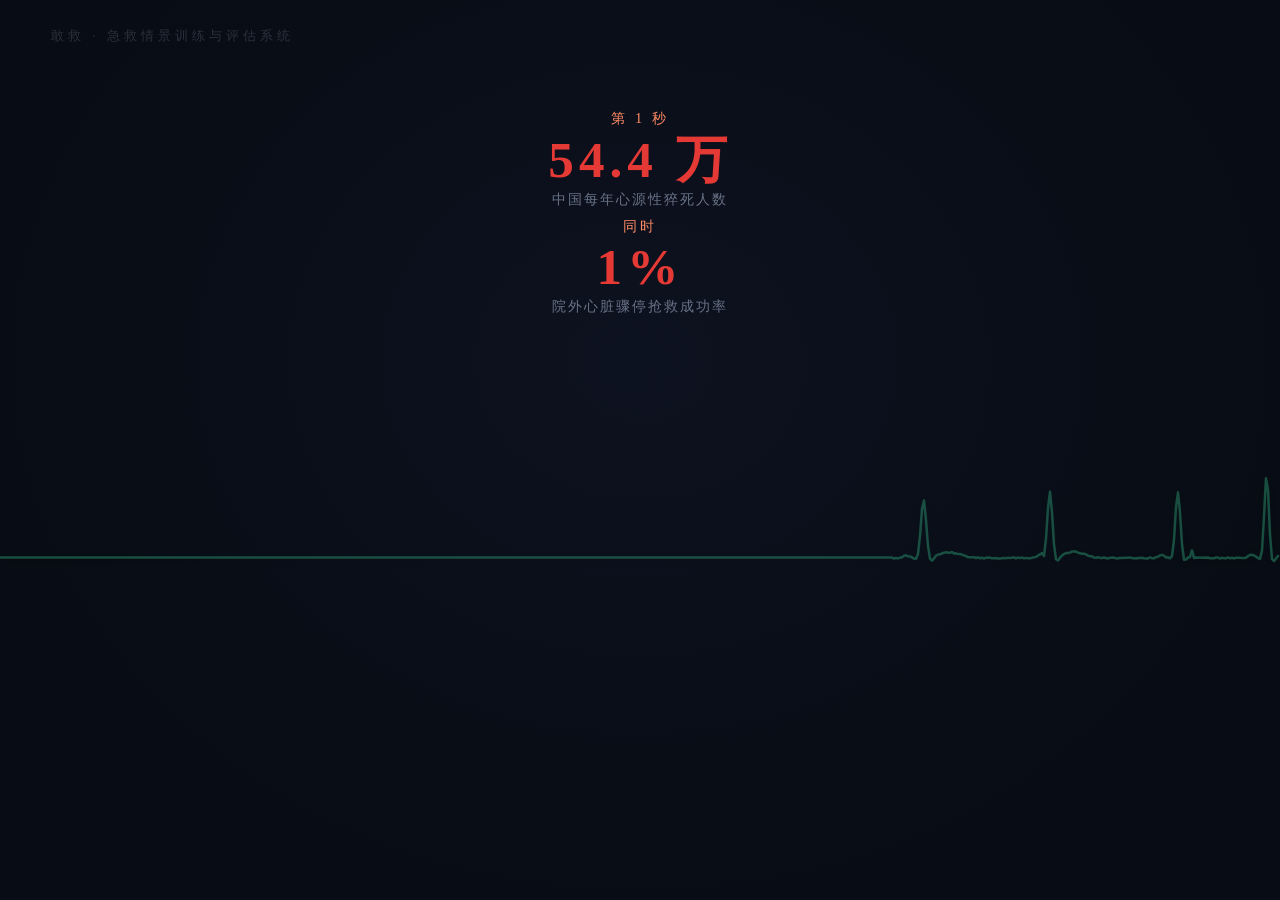
==== commit 8d12f59c: "Add files via upload" ====
--- a/index.html
+++ b/index.html
@@ -1376,9 +1376,11 @@
 .sidebar-item:hover{background:var(--soft-red);color:var(--c-text)}
 .sidebar-item.active{background:var(--soft-red);border-color:rgba(229,57,53,0.15);color:var(--c-primary);font-weight:600}
 .sidebar-item.done{color:var(--c-success)}
+.sidebar-item.locked{opacity:0.35;pointer-events:none;cursor:not-allowed}
 .sidebar-item-num{width:24px;height:24px;border-radius:50%;display:flex;align-items:center;justify-content:center;font-size:11px;font-weight:700;background:#F1F5F9;flex-shrink:0}
 .sidebar-item.active .sidebar-item-num{background:rgba(229,57,53,0.12);color:var(--c-primary)}
 .sidebar-item.done .sidebar-item-num{background:var(--c-success-light);color:var(--c-success)}
+.sidebar-item.locked .sidebar-item-num{background:#e8edf2;color:var(--c-text-light)}
 .dashboard-main{flex:1;overflow-y:auto;overflow-x:hidden;display:flex;flex-direction:column}
 .dashboard-panel{width:290px;flex-shrink:0;overflow-y:auto;background:rgba(255,255,255,0.98);border-left:1px solid #E2E8F0;padding:18px 16px;display:flex;flex-direction:column;gap:10px}
 .panel-title{font-size:13px;font-weight:700;color:var(--c-text);letter-spacing:.5px}
@@ -1639,7 +1641,7 @@
 .cpr-progress-fill { height: 100%; width: 100%; background: linear-gradient(90deg, var(--c-primary-light), var(--c-primary)); border-radius: 3px; transform: scaleX(0); transform-origin: left; transition: transform 0.3s ease; }
 .cpr-interrupt-warn { background: var(--soft-red); border: 1px solid rgba(220,38,38,0.12); border-radius: 6px; padding: 5px 10px; font-size: 0.7rem; font-weight: 700; color: var(--c-danger); text-align: center; display: none; animation: fadeIn 0.3s ease; }
 .cpr-interrupt-warn.show { display: block; }
-.rb-header { text-align: center; } .rb-title { font-size: 1.1rem; font-weight: 900; color: var(--c-text); margin-bottom: 4px; } .rb-desc { font-size: 0.78rem; color: var(--c-text-secondary); line-height: 1.5; margin: 0; } .rb-steps { display: flex; align-items: center; justify-content: center; gap: 0; flex-wrap: wrap; } .rb-step-node { display: flex; align-items: center; gap: 4px; padding: 6px 8px; border-radius: 8px; font-size: 0.7rem; font-weight: 700; color: var(--c-text-secondary); background: #f8fafc; border: 1px solid #e8edf2; } .rb-step-node.active { border-color: var(--c-secondary); color: var(--c-secondary); background: #eff6ff; } .rb-step-node.done { border-color: #bbf7d0; color: var(--c-success); background: #f0fdf4; } .rb-step-num { width: 20px; height: 20px; border-radius: 50%; background: #e2e8f0; display: flex; align-items: center; justify-content: center; font-size: 0.65rem; font-weight: 900; } .rb-step-node.done .rb-step-num { background: var(--c-success); color: #fff; } .rb-step-node.active .rb-step-num { background: var(--c-secondary); color: #fff; } .rb-step-conn { width: 16px; height: 2px; background: #e8edf2; margin: 0 2px; } .rb-actions { display: flex; flex-direction: column; gap: 6px; } .rb-action-btn { width: 100%; padding: 12px; border: 2px solid #dbe7f1; border-radius: 14px; background: var(--c-white); font-size: 0.88rem; font-weight: 700; cursor: pointer; text-align: center; color: var(--c-text); transition: all 0.2s; } .rb-action-btn:hover { border-color: var(--c-secondary-light); } .rb-action-btn:disabled { cursor: default; opacity: 0.8; } .rb-vent-card { background: var(--c-white); border: 1px solid #dbe7f1; border-radius: 16px; padding: 16px; text-align: center; } .rb-lungs{display:flex;justify-content:center;align-items:center;gap:8px;margin:6px 0 10px;position:relative}.rb-lungs::before{content:"气管";position:absolute;top:-8px;left:50%;transform:translateX(-50%);font-size:0.45rem;color:rgba(180,200,220,0.5)}.rb-lung{width:52px;height:64px;border-radius:50% 50% 45% 45%;background:linear-gradient(180deg,rgba(200,215,230,0.5) 0%,rgba(180,200,220,0.35) 100%);border:2px solid rgba(180,200,215,0.7);position:relative;transition:transform 0.3s ease,background 0.3s ease,border-color 0.3s ease,box-shadow 0.3s ease;transform:scaleY(0.55);overflow:hidden}.rb-lung::after{content:"";position:absolute;top:6px;left:50%;width:3px;height:28px;background:rgba(180,200,220,0.6);transform:translateX(-50%);border-radius:2px}.rb-lung.inflate{transform:scaleY(1.2);background:linear-gradient(180deg,rgba(34,197,94,0.35) 0%,rgba(22,163,74,0.25) 100%);border-color:rgba(34,197,94,0.8);box-shadow:0 0 20px rgba(34,197,94,0.25),inset 0 0 16px rgba(34,197,94,0.1)}.rb-lung.inflate::after{background:rgba(34,197,94,0.7)}.rb-lung.over{transform:scaleY(1.25);background:linear-gradient(180deg,rgba(239,68,68,0.35) 0%,rgba(220,38,38,0.25) 100%);border-color:rgba(239,68,68,0.7);box-shadow:0 0 20px rgba(239,68,68,0.25)}.rb-lung.over::after{background:rgba(239,68,68,0.7)}.rb-vent-header { font-size: 0.9rem; font-weight: 800; margin-bottom: 12px; } .rb-vent-btns { display: grid; grid-template-columns: 1fr 1fr; gap: 10px; } .rb-vent-btn { position: relative; display: flex; flex-direction: column; align-items: center; gap: 4px; padding: 16px 8px; border: 2px solid #dbe7f1; border-radius: 16px; background: var(--c-white); cursor: pointer; transition: all 0.2s; min-height: 130px; } .rb-vent-btn:hover:not(:disabled) { border-color: var(--c-success); } .rb-vent-btn:disabled { cursor: default; opacity: 0.7; } .rb-vent-label { font-size: 0.82rem; font-weight: 800; color: var(--c-text); } .rb-vent-hint { font-size: 0.62rem; color: var(--c-text-light); } .rb-vent-ring { width: 60px; height: 60px; margin-top: 4px; } .rb-vent-ring svg { width: 100%; height: 100%; } .rb-vent-ring.done circle:last-child { stroke: var(--c-success); } .rb-vent-count { margin-top: 10px; font-size: 0.8rem; font-weight: 700; color: var(--c-text-secondary); } .rb-chest-indicator { display: flex; align-items: center; justify-content: center; gap: 6px; padding: 8px; background: #f0fdf4; border-radius: 10px; } .rb-chest-icon { font-size: 1.3rem; } .rb-chest-text { font-size: 0.78rem; font-weight: 700; color: var(--c-success); } .rb-feedback { min-height: 24px; font-size: 0.82rem; line-height: 1.5; text-align: center; font-weight: 600; } @keyframes chestBreathe { 0%,100% { transform: scaleY(1); } 50% { transform: scaleY(1.15); } } @media (max-width: 639px) { .rb-steps { gap: 2px; } .rb-step-node { padding: 4px 6px; font-size: 0.62rem; } .rb-step-conn { width: 10px; } .rb-vent-btns { gap: 6px; } .rb-vent-btn { padding: 12px 4px; min-height: 110px; } .rb-vent-ring { width: 50px; height: 50px; } }
+.rb-header { text-align: center; } .rb-title { font-size: 1.1rem; font-weight: 900; color: var(--c-text); margin-bottom: 4px; } .rb-desc { font-size: 0.78rem; color: var(--c-text-secondary); line-height: 1.5; margin: 0; } .rb-steps { display: flex; align-items: center; justify-content: center; gap: 0; flex-wrap: wrap; } .rb-step-node { display: flex; align-items: center; gap: 4px; padding: 6px 8px; border-radius: 8px; font-size: 0.7rem; font-weight: 700; color: var(--c-text-secondary); background: #f8fafc; border: 1px solid #e8edf2; } .rb-step-node.active { border-color: var(--c-secondary); color: var(--c-secondary); background: #eff6ff; } .rb-step-node.done { border-color: #bbf7d0; color: var(--c-success); background: #f0fdf4; } .rb-step-num { width: 20px; height: 20px; border-radius: 50%; background: #e2e8f0; display: flex; align-items: center; justify-content: center; font-size: 0.65rem; font-weight: 900; } .rb-step-node.done .rb-step-num { background: var(--c-success); color: #fff; } .rb-step-node.active .rb-step-num { background: var(--c-secondary); color: #fff; } .rb-step-conn { width: 16px; height: 2px; background: #e8edf2; margin: 0 2px; } .rb-actions { display: flex; flex-direction: column; gap: 6px; } .rb-action-btn { width: 100%; padding: 12px; border: 2px solid #dbe7f1; border-radius: 14px; background: var(--c-white); font-size: 0.88rem; font-weight: 700; cursor: pointer; text-align: center; color: var(--c-text); transition: all 0.2s; } .rb-action-btn:hover { border-color: var(--c-secondary-light); } .rb-action-btn:disabled { cursor: default; opacity: 0.8; } .rb-vent-card { background: var(--c-white); border: 1px solid #dbe7f1; border-radius: 16px; padding: 16px; text-align: center; } .rb-lungs{display:flex;justify-content:center;align-items:center;gap:8px;margin:6px 0 10px;position:relative}.rb-lungs::before{content:"气管";position:absolute;top:-8px;left:50%;transform:translateX(-50%);font-size:0.45rem;color:rgba(180,200,220,0.5)}.rb-lung{width:52px;height:64px;border-radius:50% 50% 45% 45%;background:linear-gradient(180deg,rgba(200,215,230,0.5) 0%,rgba(180,200,220,0.35) 100%);border:2px solid rgba(180,200,215,0.7);position:relative;transition:transform 0.3s ease,background 0.3s ease,border-color 0.3s ease,box-shadow 0.3s ease;transform:scaleY(0.55);overflow:hidden}.rb-lung::after{content:"";position:absolute;top:6px;left:50%;width:3px;height:28px;background:rgba(180,200,220,0.6);transform:translateX(-50%);border-radius:2px}.rb-lung.inflate{transform:scaleY(1.2);background:linear-gradient(180deg,rgba(34,197,94,0.35) 0%,rgba(22,163,74,0.25) 100%);border-color:rgba(34,197,94,0.8);box-shadow:0 0 20px rgba(34,197,94,0.25),inset 0 0 16px rgba(34,197,94,0.1)}.rb-lung.inflate::after{background:rgba(34,197,94,0.7)}.rb-lung.over{transform:scaleY(1.25);background:linear-gradient(180deg,rgba(239,68,68,0.35) 0%,rgba(220,38,38,0.25) 100%);border-color:rgba(239,68,68,0.7);box-shadow:0 0 20px rgba(239,68,68,0.25)}.rb-lung.over::after{background:rgba(239,68,68,0.7)}.rb-vent-header { font-size: 0.9rem; font-weight: 800; margin-bottom: 12px; } .rb-vent-btns { display: grid; grid-template-columns: 1fr 1fr; gap: 10px; } .rb-vent-btn { position: relative; display: flex; flex-direction: column; align-items: center; gap: 4px; padding: 16px 8px; border: 2px solid #dbe7f1; border-radius: 16px; background: var(--c-white); cursor: pointer; transition: all 0.2s; min-height: 130px; user-select: none; -webkit-user-select: none; -webkit-touch-callout: none; } .rb-vent-btn:hover:not(:disabled) { border-color: var(--c-success); } .rb-vent-btn:disabled { cursor: default; opacity: 0.7; } .rb-vent-label { font-size: 0.82rem; font-weight: 800; color: var(--c-text); } .rb-vent-hint { font-size: 0.62rem; color: var(--c-text-light); } .rb-vent-ring { width: 60px; height: 60px; margin-top: 4px; } .rb-vent-ring svg { width: 100%; height: 100%; } .rb-vent-ring.done circle:last-child { stroke: var(--c-success); } .rb-vent-count { margin-top: 10px; font-size: 0.8rem; font-weight: 700; color: var(--c-text-secondary); } .rb-chest-indicator { display: flex; align-items: center; justify-content: center; gap: 6px; padding: 8px; background: #f0fdf4; border-radius: 10px; } .rb-chest-icon { font-size: 1.3rem; } .rb-chest-text { font-size: 0.78rem; font-weight: 700; color: var(--c-success); } .rb-feedback { min-height: 24px; font-size: 0.82rem; line-height: 1.5; text-align: center; font-weight: 600; } @keyframes chestBreathe { 0%,100% { transform: scaleY(1); } 50% { transform: scaleY(1.15); } } @media (max-width: 639px) { .rb-steps { gap: 2px; } .rb-step-node { padding: 4px 6px; font-size: 0.62rem; } .rb-step-conn { width: 10px; } .rb-vent-btns { gap: 6px; } .rb-vent-btn { padding: 12px 4px; min-height: 110px; } .rb-vent-ring { width: 50px; height: 50px; } }
 
 .cpr-disclaimer { font-size: 0.75rem; color: var(--c-warning); text-align: center; padding: 6px 8px; line-height: 1.5; opacity: 0.9; background: var(--soft-yellow); border-radius: 8px; border: 1px solid rgba(245,158,11,0.15); }
 .press-ecg { flex-shrink: 0; } .press-ecg canvas { width: 100%; height: 56px; display: block; }
@@ -2055,7 +2057,7 @@
           <div class="kc-title">知识点：环境安全第一原则</div>
           <div class="kc-body">急救的首要原则是<strong>确保施救者自身安全</strong>。必须先观察现场有无危险（车辆、电线、火源、毒气等），确认安全后再接近患者。触电现场必须先切断电源——进入带电环境会让你也变成受害者。</div>
           <div class="kc-source">📚 来源：《2020 AHA 心肺复苏指南》</div>
-          <button class="btn btn--primary btn--block btn--sm" onclick="window._goTo(4)">记住了，继续</button>
+          <button class="btn btn--primary btn--block btn--sm" onclick="window._completeEnv()">记住了，继续</button>
         </div>
         <!-- Risk Replay Card -->
         <div class="risk-replay-card" id="riskReplayP3"></div>
@@ -2145,7 +2147,7 @@
         <p id="pressFeedback" style="font-size:0.78rem;font-weight:800;min-height:18px;text-align:center;color:var(--c-text-secondary);margin:0;line-height:1.2;"></p>
         <div class="cpr-illustration-card" id="cprIllustrationCard">
           <div class="cpr-illustration-frame">
-            <img src="images/胸外按压.jpg" alt="CPR胸外按压医学插画" class="cpr-scene-image" id="cprSceneImg" onerror="this.style.display='none';var ph=document.getElementById('cprPlaceholder');if(ph){ph.classList.add('show');ph.innerHTML='<p style=color:#94a3b8>📷 医学插画（离线模式）</p><p style=font-size:0.7rem;color:#64748b>贴片位置：右上胸锁骨下 + 左侧腋前线</p>';}">
+            <img src="[data-uri]" alt="CPR胸外按压医学插画" class="cpr-scene-image" id="cprSceneImg" onerror="this.style.display='none';var ph=document.getElementById('cprPlaceholder');if(ph){ph.classList.add('show');ph.innerHTML='<p style=color:#94a3b8>📷 医学插画（离线模式）</p><p style=font-size:0.7rem;color:#64748b>贴片位置：右上胸锁骨下 + 左侧腋前线</p>';}">
             <div class="cpr-scene-placeholder" id="cprPlaceholder"><span class="ph-icon">🫀</span><span>医学插画加载中<br>如持续显示此提示，请检查网络或刷新页面</span></div>
             <div class="cpr-hotspot-layer"><div class="cpr-hotspot-anchor"><div class="cpr-press-ring-wrap" id="cprHotspotGlow"><svg class="cpr-press-ring-svg" viewBox="0 0 100 100" id="cprPressRingSvg"><circle cx="50" cy="50" r="46" fill="none" stroke="rgba(255,255,255,0.15)" stroke-width="4"/><circle cx="50" cy="50" r="46" fill="none" stroke="#22c55e" stroke-width="4" stroke-dasharray="289" stroke-dashoffset="289" id="cprPressRingFill" stroke-linecap="round" transform="rotate(-90 50 50)"/></svg></div><div class="cpr-press-core" id="cprPressCore"><span class="cpr-press-hint" id="cprPressHint"></span></div><button class="cpr-hotspot-btn" id="cprHotspot" aria-label="胸外按压区域——按住约0.3秒模拟按压" role="button"></button></div></div>
             <div class="press-particles-layer" id="pressParticles"></div>
@@ -2931,6 +2933,7 @@
 // Page navigation helpers (global scope, always available)
 window._goTo = (n) => { goToPage(n); };
 window._startTraining = () => { Audio.init(); goToPage(2); };
+window._completeEnv = () => { state.completed[3] = true; goToPage(4); };
 
 window._cprCallSubmit = () => {}; // Deprecated; conversation system replaces this
 
@@ -3079,6 +3082,7 @@
 // ==========================================================
 const state = {
   currentPage: 1,
+  mainPosition: 1,
   pageHistory: [],
   sceneType: null,
   totalTime: 0,
@@ -3785,13 +3789,10 @@
   if (target >= 13 && target <= 25) return false;
   // CPR主流程 2-12：只能进入已完成页、当前页或下一页
   if (target >= 2 && target <= 12) {
-    var prevCompleted = true;
-    for (var i = 2; i < target; i++) {
-      if (!state.completed || !state.completed[i]) { prevCompleted = false; break; }
-    }
-    if (prevCompleted) return true;
-    if (target === state.currentPage + 1) return true;
-    if (target === state.currentPage) return true;
+    var mainPos = state.mainPosition || 1;
+    // 只能回退、停留在当前页、或前进一页
+    if (target <= mainPos) return true;
+    if (target === mainPos + 1) return true;
     return false;
   }
   // 专项内部按序推进
@@ -3827,6 +3828,7 @@
 
   state.pageHistory.push(current);
   state.currentPage = targetPage;
+  if (targetPage >= 1 && targetPage <= 12) state.mainPosition = targetPage;
 
   // Enter hook
   onPageEnter(targetPage, opts);
@@ -3916,6 +3918,8 @@
 // PAGE 1: 首页
 // ==========================================================
 function enterPage1() {
+  state.completed = {};
+  state.mainPosition = 1;
   const best = Storage.getBestScore();
   $('#bestScoreDisplay').innerHTML = best > 0 ? `历史最佳：<strong>${best}</strong> 分` : '历史最佳：<strong>--</strong> 分';
   $('#splashEcgBg').style.display = '';
@@ -3972,7 +3976,7 @@
   const art = $('#sceneArt');
   const dangerStrip = $('#dangerStrip');
 
-  window._sceneImages = { park: 'images/公园.png', court: '', bathroom: 'images/浴室.png', subway: 'images/地铁.png', home: 'images/家中.png' };
+  window._sceneImages = { park: '[data-uri]', court: '', bathroom: '[data-uri]', subway: '[data-uri]', home: '[data-uri]' };
   var imgSrc = window._sceneImages[state.sceneType] || '';
   const config = {
     park: { name: '公园', story: '你在<span class="highlight">公园</span>散步时，发现一位老人突然倒在长椅旁。<br><br>周围路人惊慌失措，有人喊"快打120！"。<br><br><span class="highlight">时间就是生命！</span>你决定上前施救。', danger: '', deco: '' },
@@ -4685,12 +4689,15 @@
     btn.addEventListener('pointerup', onUp);
     btn.addEventListener('pointerleave', onLeave);
     btn.addEventListener('pointercancel', onLeave);
+    var onCtx = function(e) { e.preventDefault(); };
+    btn.addEventListener('contextmenu', onCtx);
     // Store cleanup for stopBreathing
     btn._ventCleanup = function() {
       btn.removeEventListener('pointerdown', onDown);
       btn.removeEventListener('pointerup', onUp);
       btn.removeEventListener('pointerleave', onLeave);
       btn.removeEventListener('pointercancel', onLeave);
+      btn.removeEventListener('contextmenu', onCtx);
     };
   }
   bindVent('rbVent1', 'rbVentArc1', 1);
@@ -5044,7 +5051,7 @@
             Audio.ding();
             showToast('✅ AED 操作完成 +20分', 'success');
             state.scores.aed = 20;
-            state.aedStep = 4;
+            state.aedStep = 4; state.completed[8] = true;
           }, 500);
         }, 900);
       });
@@ -5721,8 +5728,12 @@
     var nav = parseInt(item.dataset.nav);
     if (!nav) return;
     item.addEventListener('click', function() {
-      if (nav >= 26 && nav <= 50) showModPage(nav, item.textContent.trim());
-      else goToPage(nav);
+      if (nav >= 26 && nav <= 50) { showModPage(nav, item.textContent.trim()); return; }
+      if (nav >= 2 && nav <= 12 && nav > (state.mainPosition || 1) + 1) {
+        showModal({ type: 'warning', title: '请按顺序操作', text: '请先完成当前步骤再继续。' });
+        return;
+      }
+      goToPage(nav);
     });
     item.addEventListener('keydown', function(e) {
       if (e.key === 'Enter' || e.key === ' ') { e.preventDefault(); item.click(); }
@@ -5744,9 +5755,13 @@
       else if (p >= 43 && p <= 50) highlightNav = 43;
       sidebarItems.forEach(function(item) {
         var n = parseInt(item.dataset.nav);
-        item.classList.remove('active','done');
+        item.classList.remove('active','done','locked');
         if (n === highlightNav) item.classList.add('active');
         if (p >= 1 && p <= 12 && state.completed && state.completed[n]) item.classList.add('done');
+        // 锁定不可跳转的页面（只能回退、当前页、下一页）
+        // 使用 mainPosition 避免模块页(26+)覆盖主流程进度
+        var lockPos = (p >= 1 && p <= 12) ? p : (state.mainPosition || 1);
+        if (n >= 2 && n <= 12 && n > lockPos + 1) item.classList.add('locked');
       });
     } catch(e) {}
   }
@@ -5963,6 +5978,7 @@
     $('.page[data-page="1"]').classList.add('active');
     $('#global-header').classList.add('hidden'); $('#global-footer').classList.add('hidden');
     state.currentPage = 1;
+    state.mainPosition = 1;
     try { var sb=document.getElementById('sidebar'); var sp=document.getElementById('sidePanel'); if(sb)sb.style.display=''; if(sp)sp.style.display=''; } catch(e) {}
     updateSidebar(1); updatePanel(1);
   }
@@ -6348,4 +6364,4 @@
   <h4>⚠️ 场景注意事项</h4><div class="guide-content" id="mpWarning"></div>
   <h4>🔢 关键参数</h4><div class="guide-content" id="mpData"></div>
 </div>
-</body></html>
+</body></html>
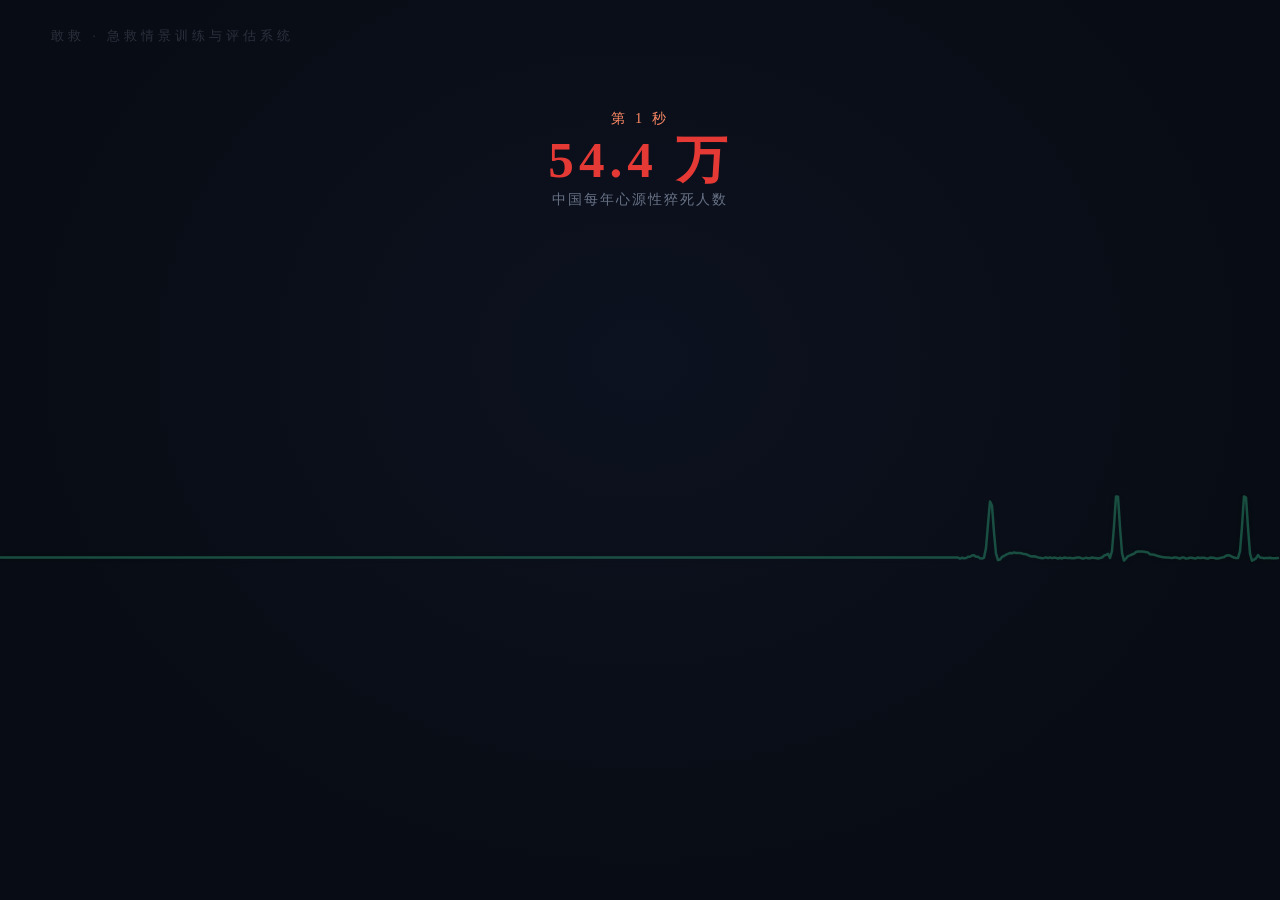
==== commit 5b040c37: "Add files via upload" ====
--- a/index.html
+++ b/index.html
@@ -6,1854 +6,8 @@
 <meta name="format-detection" content="telephone=no">
 <meta name="apple-mobile-web-app-capable" content="yes">
 <meta name="apple-mobile-web-app-status-bar-style" content="default">
-<title>急救先锋 · 心肺复苏情景训练</title>
-<style>
-/* ============================================================
-   1. CSS Custom Properties — 设计令牌（红蓝双色系统）
-   ============================================================ */
-.bc-header { text-align: center; } .bc-title { font-size: 1.1rem; font-weight: 900; color: var(--c-text); margin-bottom: 4px; } .bc-desc { font-size: 0.78rem; color: var(--c-text-secondary); line-height: 1.5; margin: 0; } .bc-timer-row { display: flex; align-items: center; gap: 8px; padding: 8px 12px; background: var(--c-white); border: 1px solid #dbe7f1; border-radius: 12px; } .bc-timer-icon { font-size: 1.2rem; } .bc-timer-num { font-size: 1.3rem; font-weight: 900; color: var(--c-text); font-family: var(--font-mono); min-width: 28px; } .bc-timer-label { font-size: 0.75rem; color: var(--c-text-secondary); font-weight: 600; } .bc-timer-bar { flex: 1; height: 6px; background: #f1f5f9; border-radius: 3px; overflow: hidden; } .bc-timer-fill { height: 100%; width: 100%; background: var(--c-primary); border-radius: 3px; transition: width 1s linear; } .bc-steps { display: grid; grid-template-columns: repeat(3, 1fr); gap: 8px; } .bc-step-card { background: var(--c-white); border: 2px solid #e8edf2; border-radius: 14px; padding: 14px 6px; text-align: center; cursor: pointer; transition: all 0.2s; display: flex; flex-direction: column; align-items: center; gap: 4px; user-select: none; -webkit-user-select: none; } .bc-step-card:hover { border-color: var(--c-secondary-light); } .bc-step-card:focus-visible { outline: 3px solid var(--c-secondary); outline-offset: 2px; } .bc-step-card.done { border-color: #bbf7d0; background: #f0fdf4; cursor: default; } .bc-step-num { width: 24px; height: 24px; border-radius: 50%; background: #e2e8f0; font-size: 0.7rem; font-weight: 900; display: flex; align-items: center; justify-content: center; color: var(--c-text-secondary); } .bc-step-card.done .bc-step-num { background: var(--c-success); color: #fff; } .bc-step-icon { font-size: 1.4rem; } .bc-step-text { font-size: 0.72rem; font-weight: 700; color: var(--c-text); } .bc-step-status { font-size: 0.6rem; font-weight: 700; color: var(--c-text-light); } .bc-step-status.done { color: var(--c-success); } .bc-step-status.observing { color: var(--c-secondary); animation: dangerPulse 0.5s infinite; } .bc-shout-bubble { display: none; text-align: center; padding: 10px 16px; background: #eff6ff; border: 2px solid #93c5fd; border-radius: 16px; font-size: 0.88rem; font-weight: 700; color: #1e40af; } .bc-shout-bubble.show { display: block; } .bc-feedback { min-height: 36px; font-size: 0.82rem; line-height: 1.5; } .bc-observe-countdown { display: flex; align-items: center; gap: 10px; padding: 12px 16px; background: #0f172a; border-radius: 14px; color: #10b981; font-family: var(--font-mono); } .bc-observe-icon { font-size: 1.2rem; } .bc-observe-text { flex: 1; font-size: 0.82rem; font-weight: 700; color: #94a3b8; } .bc-observe-timer { font-size: 1.5rem; font-weight: 900; color: #10b981; } @media (max-width: 639px) { .bc-steps { gap: 4px; } .bc-step-card { padding: 10px 4px; } .bc-step-text { font-size: 0.65rem; } .bc-step-icon { font-size: 1.1rem; } }
-
-:root {
-  /* 急救红为主色，医疗蓝为辅 */
-  --c-primary: #e53935; --c-primary-light: #ef5350; --c-primary-dark: #c62828;
-  --c-primary-50: #fff1f0;
-  --c-secondary: #2563eb; --c-secondary-light: #3b82f6; --c-secondary-50: #eff6ff;
-  --c-bg: #f4f8fb; --c-bg-dark: #e5edf5;
-  --c-bg-gradient: radial-gradient(circle at top left, rgba(37, 99, 235, .14), transparent 32rem), radial-gradient(circle at top right, rgba(229, 57, 53, .12), transparent 28rem), #f4f8fb;
-  --c-danger: #dc2626; --c-danger-light: #fecaca; --c-danger-50: #fff1f0;
-  --c-success: #16a34a; --c-success-light: #bbf7d0; --c-success-50: #ecfdf5;
-  --c-warning: #f59e0b; --c-warning-light: #fef3c7;
-  --c-info: #2563eb; --c-info-light: #bfdbfe;
-  --soft-red: #fff1f0; --soft-blue: #eff6ff; --soft-green: #ecfdf5; --soft-yellow: #fffbeb;
-  --c-text: #0f172a; --c-text-secondary: #64748b; --c-text-light: #94a3b8; --c-text-muted: #94a3b8;
-  --c-card: rgba(255, 255, 255, 0.82); --c-card-solid: rgba(255, 255, 255, 1);
-  --c-ecg-bg: #0f172a; --c-ecg-line: #10b981; --c-ecg-grid: rgba(16,185,129,0.08);
-  --c-press: #fef3c7; --c-press-ring: #f59e0b;
-  --c-white: #FFFFFF;
-  --rule: #dbe5ef;
-  --radius-card: 28px; --radius-btn: 18px; --radius-pill: 999px; --radius-sm: 16px; --radius-xs: 10px;
-  --fs-h1: 2rem; --fs-h2: 1.5rem; --fs-h3: 1.2rem; --fs-body: 1rem;
-  --fs-sm: 0.85rem; --fs-xs: 0.75rem; --fs-timer: 1.25rem;
-  --space-xs: 4px; --space-sm: 8px; --space-md: 16px; --space-lg: 20px; --space-xl: 32px;
-  --shadow-card: 0 18px 45px rgba(15, 23, 42, 0.12);
-  --shadow-sm: 0 10px 26px rgba(15, 23, 42, 0.1);
-  --shadow-btn: 0 4px 14px rgba(229, 57, 53, 0.35);
-  --shadow-lg: 0 4px 8px rgba(15,23,42,.06), 0 12px 40px rgba(15,23,42,.14);
-  --blur: blur(16px); --ease: 0.3s cubic-bezier(0.4, 0, 0.2, 1);
-  --font: -apple-system, BlinkMacSystemFont, 'Segoe UI', 'PingFang SC', 'Microsoft YaHei', 'Helvetica Neue', sans-serif;
-  --font-mono: 'SF Mono', 'Cascadia Code', 'Consolas', monospace;
-}
-/* 2. Reset & Base */
-*, *::before, *::after { box-sizing: border-box; margin: 0; padding: 0; }
-html, body { width: 100%; height: 100%; overflow: hidden; font-family: var(--font); font-size: 16px; line-height: 1.5; background: var(--c-bg); color: var(--c-text); -webkit-tap-highlight-color: transparent; -webkit-font-smoothing: antialiased; }
-body { display: flex; justify-content: center; align-items: center; background: var(--c-bg-gradient); }
-/* 3. Utilities */
-.sr-only { position: absolute; width: 1px; height: 1px; padding: 0; margin: -1px; overflow: hidden; clip: rect(0,0,0,0); border: 0; }
-.text-center { text-align: center; } .text-danger { color: var(--c-danger); } .text-success { color: var(--c-success); } .text-muted { color: var(--c-text-secondary); } .mt-md { margin-top: var(--space-md); } .mb-md { margin-bottom: var(--space-md); }
-/* 4. App Shell */
-#app-container {
-  width: 100%; max-width: 100%; height: 100vh; height: 100dvh;
-  display: flex; flex-direction: column; position: relative; overflow: hidden;
-  background:
-    radial-gradient(circle at 15% 8%, rgba(229,57,53,0.04) 0%, transparent 55%),
-    radial-gradient(circle at 85% 92%, rgba(37,99,235,0.05) 0%, transparent 50%),
-    radial-gradient(circle at 50% 45%, rgba(37,99,235,0.02) 0%, transparent 60%),
-    var(--c-bg-gradient);
-}
-/* Subtle medical cross pattern */
-#app-container::before {
-  content: ''; position: absolute; inset: 0; pointer-events: none; z-index: 0;
-  background-image:
-    radial-gradient(circle, rgba(229,57,53,0.02) 1px, transparent 1px);
-  background-size: 28px 28px;
-  opacity: 0.6;
-}
-/* 5. Global Header */
-#global-header { display: flex; align-items: center; justify-content: space-between; padding: 10px 16px; background: var(--c-card); backdrop-filter: var(--blur); -webkit-backdrop-filter: var(--blur); border-bottom: 1px solid rgba(0,0,0,0.05); z-index: 100; flex-shrink: 0; min-height: 48px; }
-#global-header.hidden { display: none; }
-.header-back { background: none; border: none; font-size: 1.2rem; cursor: pointer; padding: 4px 8px; color: var(--c-text-secondary); font-family: var(--font); }
-.header-step { font-size: var(--fs-sm); font-weight: 600; color: var(--c-text-secondary); }
-.header-timer { display: flex; align-items: center; gap: 4px; font-size: var(--fs-timer); font-weight: 700; color: var(--c-danger); font-family: var(--font-mono); }
-.header-timer.urgent { animation: timer-blink 0.5s infinite alternate; }
-@keyframes timer-blink { from { opacity: 1; } to { opacity: 0.3; } }
-/* 6. Step Indicator */
-#step-indicator { display: flex; align-items: center; justify-content: center; gap: 0; padding: 10px 16px; flex-shrink: 0; background: var(--c-card); border-bottom: 1px solid rgba(0,0,0,0.03); }
-#step-indicator.hidden { display: none; }
-.step-dot { width: 26px; height: 26px; border-radius: 50%; display: flex; align-items: center; justify-content: center; font-size: 10px; font-weight: 700; background: #E2E8F0; color: var(--c-text-light); transition: all var(--ease); flex-shrink: 0; }
-.step-dot.done { background: var(--c-success); color: #fff; }
-.step-dot.active { background: var(--c-primary); color: #fff; transform: scale(1.2); box-shadow: 0 0 10px rgba(229,57,53,0.45); }
-.step-line { width: 16px; height: 2px; background: #E2E8F0; transition: background var(--ease); flex-shrink: 0; }
-.step-line.done { background: var(--c-success); }
-/* 7. Page Layout — display-based, 100% reliable */
-#page-wrapper { flex: 1; overflow: hidden; position: relative; }
-.page {
-  position: absolute; inset: 0;
-  overflow-y: auto; overflow-x: hidden;
-  padding: var(--space-md);
-  display: none;
-  -webkit-overflow-scrolling: touch;
-}
-.page.active { display: block; z-index: 1; background: var(--c-bg); }
-.page.active.page--splash { display: flex; background: transparent; }
-@keyframes pageFadeIn { from { opacity: 0; transform: translateY(8px); } to { opacity: 1; transform: translateY(0); } }
-.page__inner { max-width: 100%; margin: 0 auto; display: flex; flex-direction: column; gap: var(--space-md); }
-/* Page decorative header */
-.page__inner::before {
-  content: ''; display: block; height: 3px;
-  background: linear-gradient(90deg, var(--c-primary), var(--c-secondary), transparent);
-  border-radius: 2px; margin-bottom: 4px; opacity: 0.5;
-}
-/* Step badge */
-.page-step-badge {
-  display: flex; align-items: center; gap: 8px; padding: 8px 14px;
-  background: var(--c-card); backdrop-filter: var(--blur);
-  -webkit-backdrop-filter: var(--blur);
-  border-radius: var(--radius-btn); font-size: var(--fs-sm);
-  font-weight: 700; color: var(--c-primary);
-  box-shadow: var(--shadow-card); margin-bottom: 4px;
-}
-.page-step-badge .step-num {
-  width: 28px; height: 28px; border-radius: 50%;
-  background: var(--c-primary); color: #fff;
-  display: flex; align-items: center; justify-content: center;
-  font-size: 12px; flex-shrink: 0;
-}
-/* Dark mode */
-body.dark { background: #0f1119; }
-body.dark #app-container::after { content: ""; position: fixed; inset: 0; z-index: 9999; pointer-events: none; background: rgba(5,8,16,0.45); animation: darkOverlayIn 0.4s ease forwards; }
-@keyframes darkOverlayIn { from { opacity: 0; } to { opacity: 1; } }
-body.dark .card { background: rgba(22,24,38,0.9); color: #e0e4f0; border-color: rgba(255,255,255,0.06); }
-body.dark .btn--primary { background: linear-gradient(135deg, #ef5350, #dc2626); }
-body.dark .btn--secondary { background: rgba(25,28,44,0.95); color: #93C5FD; border-color: #3b82f6; }
-body.dark #global-header, body.dark #global-footer { background: rgba(18,20,34,0.95); border-color: rgba(255,255,255,0.04); }
-body.dark .dashboard-main #page-wrapper { background: rgba(22,24,38,0.9); border-color: rgba(255,255,255,0.06); }
-body.dark .splash-main-title { filter: drop-shadow(0 2px 6px rgba(229,57,53,0.3)); }
-body.dark .mini-card-item { background: rgba(22,24,38,0.6); border-color: rgba(255,255,255,0.06); }
-.mobile-toolbar,.mobile-guide-panel,.mobile-guide-overlay,.mobile-toggle-btn{display:none}
-/* Dark mode toggle */
-.dark-toggle { position: fixed; top: 12px; right: 12px; z-index: 250; width: 40px; height: 40px; border-radius: 50%; background: var(--c-card); border: 1px solid #E2E8F0; cursor: pointer; font-size: 1.2rem; display: flex; align-items: center; justify-content: center; box-shadow: var(--shadow-card); }
-/* 8. Buttons */
-.btn { display: inline-flex; align-items: center; justify-content: center; padding: 12px 24px; border: none; border-radius: var(--radius-btn); font-family: var(--font); font-size: var(--fs-sm); font-weight: 600; cursor: pointer; transition: all 0.2s ease; outline: none; text-decoration: none; white-space: nowrap; min-height: 48px; }
-.btn:active { transform: scale(0.96); }
-.btn--primary { background: linear-gradient(135deg, #e53935, #dc2626); color: #fff; box-shadow: 0 2px 12px rgba(229,57,53,0.3); position: relative; overflow: hidden; }
-.btn--primary:hover { box-shadow: 0 4px 20px rgba(229,57,53,0.45); transform: translateY(-1px); }
-.btn--primary:active::after {
-  content: ''; position: absolute; inset: 0;
-  background: rgba(255,255,255,0.15);
-  animation: btnFlash 0.25s ease-out;
-}
-@keyframes btnFlash { from { opacity: 1; } to { opacity: 0; } }
-.btn--primary::after { content: ''; position: absolute; inset: -3px; border-radius: var(--radius-btn); border: 2px solid rgba(229,57,53,0.3); opacity: 0; animation: btnGlow 2s ease-in-out infinite; pointer-events: none; }
-@keyframes btnGlow { 0%, 100% { opacity: 0; transform: scale(1); } 50% { opacity: 0.4; transform: scale(1.03); } }
-.btn--secondary { background: #fff; color: var(--c-secondary); border: 2px solid var(--c-secondary); }
-.btn--danger { background: #fff; color: var(--c-danger); border: 2px solid var(--c-danger); }
-.btn--ghost { background: transparent; color: var(--c-text-secondary); border: 1px solid #e2e8f0; }
-.btn--lg { padding: 16px 40px; font-size: 1.05rem; font-weight: 700; }
-.btn--block { width: 100%; } .btn--sm { padding: 8px 16px; font-size: var(--fs-xs); min-height: 40px; }
-.btn:disabled { opacity: 0.5; pointer-events: none; }
-/* Focus visible for keyboard users */
-.btn:focus-visible, button:focus-visible, [role="button"]:focus-visible, .bc-step-card:focus-visible, .aed-drag-pad:focus-visible {
-  outline: 3px solid var(--c-secondary);
-  outline-offset: 3px;
-}
-.cpr-hotspot-btn:focus-visible {
-  outline: 3px solid var(--c-primary);
-  outline-offset: 6px;
-}
-/* 9. Cards */
-.card {
-  background: var(--c-white); border-radius: var(--radius-card); padding: var(--space-lg);
-  box-shadow: var(--shadow-card);
-  transition: transform 0.2s ease, box-shadow 0.2s ease;
-  position: relative; overflow: hidden;
-  border: 1px solid rgba(15,23,42,.06);
-}
-.card:hover { transform: translateY(-2px); box-shadow: 0 22px 50px rgba(15,23,42,0.14); }
-.card--solid { background: var(--c-white); }
-.card--ecg { background: var(--c-ecg-bg); border-radius: var(--radius-sm); padding: 12px; position: relative; overflow: hidden; }
-/* Card with left accent bar */
-.card--highlight {
-  background: var(--c-white);
-  border-left: 4px solid var(--c-primary);
-  padding-left: calc(var(--space-lg) - 4px);
-}
-.card--danger-border {
-  background: var(--c-white);
-  border-left: 4px solid var(--c-danger);
-  padding-left: calc(var(--space-lg) - 4px);
-}
-/* Knowledge badge */
-.knowledge-badge {
-  display: inline-flex; align-items: center; gap: 4px;
-  background: var(--c-secondary-50); color: var(--c-secondary);
-  padding: 4px 10px; border-radius: 20px;
-  font-size: 11px; font-weight: 700; margin-top: 8px;
-}
-/* 10. Modal */
-#modal-overlay { position: fixed; inset: 0; z-index: 200; background: rgba(0,0,0,0.4); display: flex; align-items: center; justify-content: center; opacity: 0; pointer-events: none; transition: opacity var(--ease); }
-#modal-overlay.active { opacity: 1; pointer-events: auto; }
-.modal-box { background: #fff; border-radius: var(--radius-card); padding: var(--space-xl); width: 90%; max-width: 420px; text-align: center; box-shadow: var(--shadow-lg); }
-.modal-icon { font-size: 2.5rem; margin-bottom: var(--space-sm); }
-.modal-title { font-size: var(--fs-h3); font-weight: 700; margin-bottom: var(--space-sm); color: var(--c-text); }
-.modal-text { font-size: var(--fs-body); color: var(--c-text-secondary); margin-bottom: var(--space-lg); line-height: 1.6; }
-.modal-btns { display: flex; flex-direction: column; gap: 12px; align-items: center; }
-/* 11. Footer */
-#global-footer { display: flex; align-items: center; justify-content: space-between; padding: 8px 16px; flex-shrink: 0; background: var(--c-card); backdrop-filter: var(--blur); -webkit-backdrop-filter: var(--blur); border-top: 1px solid rgba(0,0,0,0.05); z-index: 100; min-height: 48px; }
-#global-footer.hidden { display: none; }
-.vib-toggle { display: flex; align-items: center; gap: 6px; font-size: var(--fs-xs); color: var(--c-text-secondary); cursor: pointer; }
-.vib-toggle input { width: 16px; height: 16px; accent-color: var(--c-primary); }
-.ai-helper-btn { background: var(--c-secondary); color: #fff; border: none; border-radius: var(--radius-pill); padding: 8px 16px; font-size: var(--fs-xs); font-weight: 600; cursor: pointer; font-family: var(--font); display: flex; align-items: center; gap: 4px; }
-.ai-bubble { position: absolute; bottom: 60px; right: 16px; background: #fff; border-radius: var(--radius-sm); padding: 12px 16px; max-width: 260px; box-shadow: var(--shadow-lg); font-size: var(--fs-sm); line-height: 1.5; z-index: 150; display: none; border: 1px solid #E2E8F0; }
-.ai-bubble.show { display: block; animation: fadeInUp 0.2s ease; }
-@keyframes fadeInUp { from { opacity: 0; transform: translateY(8px); } to { opacity: 1; transform: translateY(0); } }
-/* 12. Loading */
-#app-loading { position: fixed; inset: 0; z-index: 300; background: var(--c-bg-gradient); display: flex; flex-direction: column; align-items: center; justify-content: center; transition: opacity 0.4s ease; }
-#app-loading.hidden { opacity: 0; pointer-events: none; }
-.loading-ecg { width: 200px; height: 60px; margin-bottom: var(--space-md); }
-.loading-text { font-size: var(--fs-body); color: var(--c-text-secondary); font-weight: 500; }
-/* 13. Particle Canvas */
-#particle-canvas { position: fixed; inset: 0; z-index: 190; pointer-events: none; display: none; }
-#particle-canvas.active { display: block; }
-/* 14. PAGE 1 — 首页 (重设计) */
-.page--splash { display: flex; flex-direction: column; align-items: center; justify-content: flex-start; text-align: center; padding: 24px 20px 40px; }
-.splash-ecg-bg { position: absolute; inset: 0; opacity: 0.12; pointer-events: none; }
-/* Brand header */
-.splash-brand { display: flex; align-items: center; gap: 10px; margin-bottom: 24px; }
-.splash-logo { width: 48px; height: 48px; flex-shrink: 0; }
-.splash-tag {
-  background: var(--soft-red); color: var(--c-primary);
-  padding: 4px 14px; border-radius: var(--radius-pill);
-  font-size: 12px; font-weight: 700; letter-spacing: 0.5px;
-}
-/* Title */
-.splash-title { font-size: 1.85rem; font-weight: 800; color: var(--c-primary); letter-spacing: -0.3px; line-height: 1.25; margin-bottom: 8px; max-width: 320px; }
-.splash-subtitle { font-size: 0.9rem; color: var(--c-text-secondary); line-height: 1.5; margin-bottom: 20px; max-width: 300px; }
-/* Highlight cards row */
-.highlight-row { display: flex; gap: 10px; margin-bottom: 16px; justify-content: center; flex-wrap: wrap; }
-.highlight-card {
-  display: flex; align-items: center; gap: 6px;
-  background: #fff; border-radius: var(--radius-sm); padding: 8px 14px;
-  box-shadow: var(--shadow-sm); border: 1px solid rgba(15,23,42,.04);
-  font-size: 12px; font-weight: 700; color: var(--c-text);
-}
-.highlight-card .hl-icon { font-size: 16px; }
-.highlight-card .hl-text { white-space: nowrap; }
-/* Score */
-.splash-score { font-size: 13px; color: var(--c-text-light); margin-bottom: 16px; }
-.splash-score strong { color: var(--c-primary); font-size: 1rem; }
-/* Secondary buttons */
-.splash-secondary-btns { display: flex; gap: 10px; width: 100%; max-width: 320px; margin-bottom: 12px; }
-.splash-secondary-btns .btn { flex: 1; }
-/* Disclaimer */
-.splash-disclaimer {
-  font-size: 0.7rem; color: var(--c-warning); line-height: 1.4;
-  max-width: 300px; margin-bottom: 20px;
-  background: var(--soft-yellow); padding: 8px 14px; border-radius: var(--radius-sm);
-}
-/* Legacy */
-.splash-heart { width: 90px; height: 90px; margin-bottom: var(--space-lg); animation: float 3s ease-in-out infinite; }
-@keyframes float { 0%, 100% { transform: translateY(0); } 50% { transform: translateY(-10px); } }
-.splash-btns { display: flex; flex-direction: column; gap: var(--space-sm); width: 100%; max-width: 280px; }
-/* 15. PAGE 2 — 情景引入 (重设计) */
-.scene-card { border-radius: var(--radius-card); overflow: hidden; }
-.scene-art {
-  width: 100%; height: 200px; position: relative; overflow: hidden;
-}
-/* Bathroom background */
-.scene-bathroom-bg {
-  position: absolute; inset: 0;
-  background: linear-gradient(180deg, #E8E0D8 0%, #D9D0C5 25%, #C8BDB0 50%, #B0BCC8 100%);
-}
-/* Tile pattern */
-.scene-bathroom-bg::before {
-  content: ''; position: absolute; inset: 0;
-  background:
-    repeating-linear-gradient(0deg, transparent, transparent 39px, rgba(255,255,255,0.15) 39px, rgba(255,255,255,0.15) 40px),
-    repeating-linear-gradient(90deg, transparent, transparent 39px, rgba(255,255,255,0.15) 39px, rgba(255,255,255,0.15) 40px);
-}
-/* Water heater */
-.scene-heater {
-  position: absolute; top: 16px; right: 28px; z-index: 3;
-}
-.scene-heater-body {
-  width: 36px; height: 50px; background: #F5F5F5; border-radius: 6px;
-  border: 2px solid #D0D0D0; position: relative;
-}
-.scene-heater-body::after {
-  content: ''; position: absolute; bottom: 6px; left: 50%; transform: translateX(-50%);
-  width: 16px; height: 4px; background: #A0AEC0; border-radius: 2px;
-}
-.scene-heater-light {
-  width: 8px; height: 8px; border-radius: 50%; background: #E53E3E;
-  position: absolute; top: 8px; left: 50%; transform: translateX(-50%);
-  box-shadow: 0 0 8px rgba(229,62,62,0.6);
-  animation: heaterBlink 1.5s ease-in-out infinite;
-}
-@keyframes heaterBlink { 0%, 100% { opacity: 1; } 50% { opacity: 0.3; } }
-/* Faucet */
-.scene-faucet {
-  position: absolute; top: 22px; left: 24px; z-index: 3;
-  width: 10px; height: 24px; background: #B0B8C0; border-radius: 3px 3px 0 0;
-}
-.scene-faucet::after {
-  content: ''; position: absolute; top: 0; left: -5px;
-  width: 20px; height: 6px; background: #B0B8C0; border-radius: 3px;
-}
-/* Puddles */
-.scene-puddle {
-  position: absolute; bottom: 8px; left: 20%; right: 20%; height: 12px;
-  background: rgba(59,130,246,0.25); border-radius: 50%;
-  z-index: 1;
-}
-.scene-puddle-2 {
-  left: 50%; right: 8%; bottom: 18px; height: 8px;
-  background: rgba(59,130,246,0.18);
-}
-/* Fallen person silhouette */
-.scene-person-fallen {
-  position: absolute; bottom: 16px; left: 50%; transform: translateX(-50%);
-  z-index: 2;
-}
-.scene-fallen-head {
-  width: 18px; height: 18px; background: #3D5A80; border-radius: 50%;
-  margin: 0 auto 2px;
-}
-.scene-fallen-body {
-  width: 64px; height: 24px; background: #3D5A80; border-radius: 12px 12px 4px 4px;
-}
-/* Danger icons */
-.scene-danger-icon {
-  position: absolute; font-size: 32px; z-index: 3;
-  top: 60px; left: 40px;
-  animation: dangerFlash 0.8s ease-in-out infinite;
-}
-.scene-danger-icon-2 {
-  top: 50px; left: auto; right: 50px;
-  animation-delay: 0.4s; font-size: 24px;
-}
-@keyframes dangerFlash {
-  0%, 100% { opacity: 0.4; transform: scale(1); }
-  50% { opacity: 1; transform: scale(1.2); }
-}
-/* Risk bar */
-.scene-risk-bar {
-  display: flex; align-items: center; gap: 8px; justify-content: center;
-  padding: 10px 16px;
-  background: var(--soft-red); color: var(--c-danger);
-  border-top: 2px solid var(--c-danger-light);
-  font-size: 13px; font-weight: 700;
-  border-radius: 0 0 var(--radius-card) var(--radius-card);
-}
-/* Narrative */
-.scene-narrative {
-  font-size: var(--fs-body); line-height: 1.8; color: var(--c-text);
-  background: var(--c-white); border-radius: var(--radius-card); padding: var(--space-lg);
-  box-shadow: var(--shadow-card); position: relative;
-}
-.scene-narrative .highlight { color: var(--c-danger); font-weight: 700; }
-
-/* Legacy scene elements kept for backward JS compat (enterPage2 still references these) */
-.scene-sky { position: absolute; top: 0; left: 0; right: 0; height: 50%; }
-.scene-ground { position: absolute; bottom: 0; left: 0; right: 0; height: 50%; }
-.scene-sun { position: absolute; width: 40px; height: 40px; border-radius: 50%; background: #FDE047; box-shadow: 0 0 30px #FDE04788; top: 16px; right: 30px; }
-.scene-person { position: absolute; bottom: 20px; left: 50%; transform: translateX(-50%); width: 50px; height: 80px; }
-.scene-person-body { position: absolute; bottom: 0; left: 50%; transform: translateX(-50%); width: 38px; height: 55px; background: #E53E3E; border-radius: 16px 16px 4px 4px; }
-.scene-person-head { position: absolute; bottom: 52px; left: 50%; transform: translateX(-50%); width: 22px; height: 22px; background: #F5D0A9; border-radius: 50%; }
-.scene-person-arm-left { position: absolute; bottom: 20px; left: 4px; width: 10px; height: 30px; background: #E53E3E; border-radius: 5px; transform: rotate(20deg); }
-.scene-person-arm-right { position: absolute; bottom: 20px; right: 4px; width: 10px; height: 30px; background: #E53E3E; border-radius: 5px; transform: rotate(-20deg); }
-.scene-tree { position: absolute; bottom: 40px; }
-.scene-tree.trunk { width: 10px; height: 30px; background: #8B4513; border-radius: 2px; }
-.scene-tree.crown { width: 40px; height: 40px; background: #228B22; border-radius: 50%; position: relative; left: -15px; top: -10px; }
-.scene-court-line { position: absolute; bottom: 20px; left: 20%; right: 20%; height: 3px; background: #fff; opacity: 0.6; }
-.scene-hoop { position: absolute; top: 30px; right: 20px; width: 30px; height: 30px; border: 3px solid #E53E3E; border-radius: 0 0 50% 50%; border-top: none; }
-.scene-tile { position: absolute; background: rgba(255,255,255,0.3); }
-.scene-art.park { background: linear-gradient(180deg, #87CEEB 0%, #B8E6B8 40%, #7CB342 70%, #5A8A32 100%); }
-.scene-art.court { background: linear-gradient(180deg, #87CEEB 0%, #B0BEC5 30%, #F4A460 55%, #D2691E 80%, #8B4513 100%); }
-.scene-art.bathroom { background: linear-gradient(180deg, #E8E0D8 0%, #D5CCC0 30%, #C4B8AC 60%, #B8C8D8 100%); }
-.scene-narrative::before { content: '📍'; position: absolute; top: -15px; left: 20px; font-size: 1.5rem; }
-
-/* ============================================================
-   16. PAGE 3 — 环境评估 (Decision Cards)
-   ============================================================ */
-.quiz-question { font-size: var(--fs-h3); font-weight: 700; margin-bottom: var(--space-md); color: var(--c-text); }
-/* Decision Card — 新决策卡片组件 */
-.decision-card {
-  display: flex; align-items: flex-start; gap: 12px;
-  width: 100%; padding: 16px; margin-bottom: 10px;
-  border: 2px solid #E8ECF1; border-radius: var(--radius-sm);
-  background: #fff; cursor: pointer; font-family: var(--font);
-  transition: all 0.2s ease; text-align: left; position: relative;
-}
-.decision-card:hover { border-color: #B0C4D8; box-shadow: 0 2px 12px rgba(0,0,0,0.04); transform: translateX(2px); }
-.decision-card:active { transform: scale(0.985); }
-.dc-letter {
-  width: 32px; height: 32px; border-radius: 50%; flex-shrink: 0;
-  display: flex; align-items: center; justify-content: center;
-  font-size: 14px; font-weight: 800; color: var(--c-primary);
-  background: var(--c-primary-50); border: 2px solid #D0E0F0;
-}
-.dc-icon { font-size: 24px; flex-shrink: 0; line-height: 32px; }
-.dc-body { flex: 1; min-width: 0; }
-.dc-title { font-size: 15px; font-weight: 700; color: var(--c-text); margin-bottom: 2px; }
-.dc-desc { font-size: 12px; color: var(--c-text-secondary); line-height: 1.5; }
-.dc-feedback { display: none; font-size: 12px; line-height: 1.6; margin-top: 6px; padding-top: 6px; border-top: 1px solid rgba(0,0,0,0.05); }
-/* Decision card states */
-.decision-card.correct {
-  border-color: var(--c-success); background: var(--c-success-50);
-  border-left: 4px solid var(--c-success);
-}
-.decision-card.correct .dc-letter { background: var(--c-success); color: #fff; border-color: var(--c-success); }
-.decision-card.correct .dc-feedback { display: block; color: #22543D; }
-.decision-card.wrong {
-  border-color: var(--c-danger); background: var(--c-danger-50);
-  border-left: 4px solid var(--c-danger); animation: shake 0.4s ease;
-}
-.decision-card.wrong .dc-letter { background: var(--c-danger); color: #fff; border-color: var(--c-danger); }
-.decision-card.wrong .dc-feedback { display: block; color: #991B1B; }
-@keyframes shake { 0%,100%{transform:translateX(0)}25%{transform:translateX(-4px)}75%{transform:translateX(4px)} }
-/* Legacy quiz-option — kept for backward compat in non-upgraded pages */
-.quiz-option {
-  display: flex; align-items: center; gap: 10px;
-  width: 100%; padding: 16px 18px; margin-bottom: 10px;
-  border: 2px solid #E2E8F0; border-radius: var(--radius-sm);
-  background: #fff; font-size: var(--fs-body); text-align: left;
-  cursor: pointer; font-family: var(--font); transition: all 0.2s ease;
-  position: relative; overflow: hidden;
-}
-.quiz-option::before {
-  content: ''; position: absolute; left: 0; top: 0; bottom: 0; width: 4px;
-  background: var(--c-secondary); transform: scaleY(0); transition: transform 0.2s ease;
-}
-.quiz-option:hover { border-color: var(--c-secondary); background: var(--soft-blue); transform: translateX(2px); }
-.quiz-option:hover::before { transform: scaleY(1); }
-.quiz-option.correct { border-color: var(--c-success); background: var(--c-success-light); animation: correctPulse 0.5s ease; }
-.quiz-option.correct::before { background: var(--c-success); transform: scaleY(1); }
-.quiz-option.selected { border-color: var(--c-secondary); background: var(--soft-blue); box-shadow: 0 0 0 3px rgba(37,99,235,0.12); }
-.quiz-option.wrong { border-color: var(--c-danger); background: var(--c-danger-light); animation: shake 0.4s ease; }
-.quiz-option.wrong::before { background: var(--c-danger); transform: scaleY(1); }
-@keyframes correctPulse { 0%,100% { transform: scale(1); } 50% { transform: scale(1.02); } }
-.quiz-feedback {
-  padding: 14px 18px; border-radius: var(--radius-sm);
-  font-size: var(--fs-sm); line-height: 1.7; display: none;
-  border-left: 4px solid transparent;
-}
-.quiz-feedback.show { display: block; animation: fadeInUp 0.3s ease; }
-.quiz-feedback.error { background: var(--c-danger-light); color: #9B2C2C; border-left-color: var(--c-danger); }
-.quiz-feedback.success { background: var(--c-success-light); color: #22543D; border-left-color: var(--c-success); }
-
-/* ============================================================
-   17. PAGE 4 — 呼救与AED
-   ============================================================ */
-.phone-ui {
-  background: #f8fbff;
-  border: 1px solid #dbe7f1;
-  border-radius: 18px;
-  padding: 16px;
-  color: var(--c-text);
-  text-align: left;
-  box-shadow: 0 4px 16px rgba(15,23,42,.06);
-}
-.phone-screen {
-  background: transparent;
-  border: 0;
-  border-radius: 0;
-  padding: 0;
-  margin-bottom: 12px;
-  position: relative;
-}
-.phone-screen::before {
-  display: none;
-}
-.phone-call-status {
-  font-size: var(--fs-sm); color: var(--c-success); font-weight: 700;
-  margin-bottom: var(--space-sm); margin-top: 6px;
-  display: flex; align-items: center; justify-content: flex-start; gap: 6px;
-}
-.phone-call-status::before { content: ''; width: 8px; height: 8px; background: var(--c-success); border-radius: 50%; animation: pulse 1.5s infinite; }
-.phone-input {
-  width: 100%; padding: 10px 14px; border-radius: var(--radius-xs);
-  background: #ffffff; color: var(--c-text);
-  border: 1px solid #dbe7f1;
-  font-size: var(--fs-body); font-family: var(--font);
-  margin: 4px 0; text-align: left;
-}
-.phone-input:focus { border-color: var(--c-primary); outline: none; }
-/* 120 Call Chat UI */
-.call-chat { display: flex; flex-direction: column; gap: 10px; min-height: 120px; margin-bottom: 14px; }
-.chat-bubble { display: flex; gap: 8px; animation: pageFadeIn 0.25s ease-out; }
-.chat-bubble.user { flex-direction: row-reverse; }
-.bubble-avatar { width: 32px; height: 32px; border-radius: 50%; background: var(--soft-blue); display: flex; align-items: center; justify-content: center; font-size: 16px; flex-shrink: 0; }
-.chat-bubble.user .bubble-avatar { background: var(--c-primary-50); }
-.bubble-body { background: #f1f5f9; border-radius: 14px 14px 14px 4px; padding: 10px 14px; font-size: 0.85rem; line-height: 1.55; max-width: 80%; color: var(--c-text); }
-.chat-bubble.user .bubble-body { background: var(--c-primary); color: #fff; border-radius: 14px 14px 4px 14px; }
-.call-options { display: flex; flex-direction: column; gap: 6px; }
-.call-option-btn {
-  width: 100%; padding: 10px 14px; border: 2px solid #E8ECF1; border-radius: var(--radius-sm);
-  background: #fff; font-size: 0.82rem; text-align: left; cursor: pointer;
-  font-family: var(--font); transition: all 0.15s;
-}
-.call-option-btn:hover { border-color: var(--c-secondary); background: var(--soft-blue); }
-.call-option-btn:active { transform: scale(0.98); }
-.call-option-btn.correct { border-color: var(--c-success); background: var(--c-success-50); }
-.call-option-btn.wrong { border-color: var(--c-danger); background: var(--c-danger-50); }
-.call-timer { font-family: var(--font-mono); }
-@keyframes pulse { 0%,100% { opacity: 1; } 50% { opacity: 0.3; } }
-.call-check {
-  display: flex; align-items: center; gap: 10px;
-  padding: 12px 16px; background: #fff;
-  border-radius: var(--radius-xs); cursor: pointer;
-  font-size: var(--fs-sm); color: var(--c-text);
-  border: 1.5px solid #dbe7f1; transition: all 0.15s;
-}
-.call-check:hover { border-color: var(--c-secondary); background: var(--soft-blue); }
-.call-check.selected { border-color: var(--c-success); background: var(--c-success-50); color: var(--c-success); }
-.call-check input { display: none; }
-.aed-timer {
-  font-size: 2.5rem; font-weight: 800; color: var(--c-danger);
-  font-family: var(--font-mono); text-align: center;
-}
-.aed-icon-placeholder {
-  width: 80px; height: 80px; margin: 0 auto;
-  background: #fff; border-radius: var(--radius-sm);
-  display: flex; align-items: center; justify-content: center;
-  font-size: 2.5rem; border: 3px solid var(--c-danger);
-}
-
-/* ============================================================
-   18. PAGE 5 — 判断呼吸脉搏
-   ============================================================ */
-.body-model {
-  position: relative; width: 100%; max-width: 300px;
-  height: 400px; margin: 0 auto;
-}
-.body-model svg { pointer-events: none; }
-.body-hotspot {
-  position: absolute; border-radius: 50%;
-  border: 3px dashed var(--c-primary); z-index: 10;
-  background: rgba(229,57,53,0.08); cursor: pointer;
-  transition: all 0.2s; pointer-events: auto;
-  display: flex; align-items: center; justify-content: center;
-  text-align: center; font-size: 12px; font-weight: 700;
-  color: var(--c-primary); line-height: 1.3;
-}
-.body-hotspot:active { background: rgba(229,57,53,0.18); transform: translate(-50%, -50%) scale(0.95); }
-.body-hotspot:hover { background: rgba(229,57,53,0.12); border-style: solid; }
-.body-hotspot.done { border-color: var(--c-success); background: rgba(56,161,105,0.2); border-style: solid; color: var(--c-success); }
-.body-hotspot.chest { width: 110px; height: 70px; top: 34%; left: 50%; transform: translate(-50%, -50%); border-radius: 45px; }
-.body-hotspot.neck { width: 44px; height: 48px; top: 19%; left: 48%; transform: translate(-50%, -50%); border-radius: 24px; }
-.check-timer { font-size: var(--fs-h2); font-weight: 800; color: var(--c-danger); text-align: center; font-family: var(--font-mono); }
-
-/* ============================================================
-   19. PAGE 6 — 胸外按压 (核心) — 重设计
-   ============================================================ */
-.press-layout { display: flex; flex-direction: column; gap: var(--space-md); }
-/* Top status bar */
-.press-header {
-  display: flex; align-items: center; justify-content: space-between; gap: 12px;
-}
-.press-step-badge {
-  background: var(--c-primary); color: #fff; padding: 6px 14px;
-  border-radius: var(--radius-pill); font-size: 13px; font-weight: 700;
-}
-.press-timer-badge {
-  background: var(--c-danger-50); color: var(--c-danger); padding: 6px 14px;
-  border-radius: var(--radius-pill); font-size: 13px; font-weight: 700; font-family: var(--font-mono);
-  display: flex; align-items: center; gap: 4px;
-}
-.press-timer-badge.urgent { animation: timerBlinkFast 0.4s infinite alternate; }
-@keyframes timerBlinkFast { from { opacity: 1; } to { opacity: 0.35; } }
-/* ECG panel */
-.press-ecg { flex-shrink: 0; }
-.press-ecg canvas { width: 100%; height: 56px; display: block; }
-.ecg-overlay {
-  display: flex; justify-content: space-between; align-items: center;
-  padding: 4px 8px 0 8px; font-size: 10px; color: #4ADE80; font-family: var(--font-mono);
-  letter-spacing: 1px;
-}
-/* Circular press area */
-.press-circle-container {
-  display: flex; align-items: center; justify-content: center;
-  position: relative; width: 200px; height: 200px; margin: 0 auto;
-}
-.press-progress-ring {
-  position: absolute; inset: 0; width: 200px; height: 200px;
-  transform: rotate(-90deg);
-}
-.press-progress-ring .ring-bg {
-  fill: none; stroke: #E8ECF1; stroke-width: 8;
-}
-.press-progress-ring .ring-fill {
-  fill: none; stroke: var(--c-primary); stroke-width: 8;
-  stroke-linecap: round;
-  stroke-dasharray: 565.48;
-  stroke-dashoffset: 565.48;
-  transition: stroke-dashoffset 0.15s ease;
-}
-.press-heart-btn {
-  width: 140px; height: 140px; border-radius: 50%;
-  background: radial-gradient(circle at 40% 35%, #ef5350, #dc2626);
-  box-shadow: 0 4px 32px rgba(229,57,53,0.35), 0 0 0 8px rgba(229,57,53,0.08);
-  display: flex; flex-direction: column; align-items: center; justify-content: center;
-  cursor: pointer; transition: transform 0.08s ease;
-  user-select: none; -webkit-user-select: none; z-index: 2;
-  animation: heartBreathNew 2.5s ease-in-out infinite;
-}
-@keyframes heartBreathNew {
-  0%, 100% { transform: scale(1); opacity: 0.85; }
-  50% { transform: scale(1.08); opacity: 1; }
-}
-.press-heart-btn:active { transform: scale(0.9); animation: none; }
-.press-heart-btn.good {
-  background: radial-gradient(circle at 40% 35%, #4ade80, #16a34a);
-  box-shadow: 0 0 40px rgba(22,163,74,0.45), 0 0 0 8px rgba(22,163,74,0.12);
-  animation: none;
-}
-.press-heart-btn.bad {
-  background: radial-gradient(circle at 40% 35%, #fca5a5, #dc2626);
-  box-shadow: 0 0 40px rgba(220,38,38,0.45), 0 0 0 8px rgba(220,38,38,0.12);
-  animation: none;
-}
-.press-heart-btn .heart-icon { font-size: 42px; line-height: 1; }
-.press-heart-btn .press-count-badge {
-  font-size: 14px; font-weight: 800; color: #fff; margin-top: 2px;
-  font-family: var(--font-mono);
-}
-/* Stats row */
-.press-stats-row {
-  display: flex; gap: 12px; justify-content: center;
-}
-.press-stats-row .press-stat {
-  flex: 1; background: #fff; border-radius: var(--radius-sm);
-  padding: 12px 8px; text-align: center;
-  box-shadow: var(--shadow-sm); border: 1px solid rgba(15,23,42,.04);
-  max-width: 110px;
-}
-.press-stats-row .press-stat .stat-label { font-size: 11px; color: var(--c-text-light); font-weight: 500; }
-.press-stats-row .press-stat .stat-value {
-  font-size: 22px; font-weight: 800; color: var(--c-primary);
-  font-family: var(--font-mono);
-}
-/* Feedback area */
-.press-feedback-area {
-  display: flex; align-items: center; gap: 10px; justify-content: center;
-  padding: 4px 0;
-}
-.press-feedback {
-  text-align: center; font-size: 15px; font-weight: 700;
-  min-height: 28px; transition: color 0.15s; color: var(--c-primary);
-}
-.press-feedback.warn { color: var(--c-danger); }
-.press-rhythm-dot {
-  width: 10px; height: 10px; border-radius: 50%;
-  background: var(--c-success);
-  flex-shrink: 0;
-}
-.press-rhythm-dot.beating {
-  animation: rhythmPulse 0.545s ease-in-out infinite;
-}
-@keyframes rhythmPulse {
-  0% { transform: scale(0.8); background: var(--c-success); }
-  30% { transform: scale(1.8); background: var(--c-primary); }
-  100% { transform: scale(0.8); background: var(--c-success); }
-}
-.press-timer-bar {
-  height: 4px; background: #E2E8F0; border-radius: 2px; overflow: hidden;
-}
-.press-timer-fill {
-  height: 100%; background: linear-gradient(90deg, var(--c-primary), var(--c-warning));
-  transition: width 1s linear;
-}
-
-/* Legacy press-heart + press-area + press-ring — keep for JS backward compat */
-.press-area-container {
-  display: flex; align-items: center; justify-content: center;
-  position: relative; min-height: 200px;
-}
-.press-heart {
-  width: 130px; height: 130px; border-radius: 50%;
-  display: flex; align-items: center; justify-content: center;
-  font-size: 3rem; cursor: pointer;
-}
-.press-ring {
-  position: absolute; width: 160px; height: 160px; border-radius: 50%;
-  pointer-events: none;
-}
-.press-info {
-  display: flex; justify-content: space-around; text-align: center;
-}
-.press-stat-label { font-size: var(--fs-xs); color: var(--c-text-secondary); }
-.press-stat-val { font-size: var(--fs-h2); font-weight: 800; color: var(--c-primary); }
-.press-stat-val.warn { color: var(--c-danger); }
-/* BPM color coding */
-.bpm-good { color: var(--c-success) !important; }
-.bpm-warn { color: var(--c-warning) !important; }
-.bpm-bad { color: var(--c-danger) !important; }
-/* Visual shake for PC (no vibration API fallback) */
-@keyframes visualShake {
-  0%,100% { transform: translateX(0); }
-  20% { transform: translateX(-3px); }
-  40% { transform: translateX(3px); }
-  60% { transform: translateX(-2px); }
-  80% { transform: translateX(2px); }
-}
-/* Press guide hint */
-.press-guide-hint {
-  position: absolute; bottom: calc(100% + 8px); left: 50%; transform: translateX(-50%);
-  font-size: 0.72rem; font-weight: 600; color: #e2e8f0;
-  background: rgba(15,23,42,0.85); border: 1px solid rgba(255,255,255,0.2);
-  border-radius: 8px; padding: 5px 12px; white-space: nowrap;
-  pointer-events: none; z-index: 10; opacity: 0; transition: opacity 0.3s;
-}
-.press-guide-hint.show { opacity: 1; }
-@keyframes guideBounce {
-  0%,100% { transform: translateX(-50%) translateY(0); }
-  50% { transform: translateX(-50%) translateY(-12px); }
-}
-/* Ring fill pulse */
-.cpr-pulse-glow-ring.beating {
-  animation: ringFillPulse 0.545s ease-in-out infinite;
-}
-@keyframes ringFillPulse {
-  0%,100% { transform: scale(1); opacity: 0.8; }
-  50% { transform: scale(1.06); opacity: 1; }
-}
-/* Patient face indicator */
-.patient-face-indicator { font-size: 1.2rem; transition: all 0.3s; }
-.patient-face-indicator.improving { filter: saturate(1.5); }
-.patient-face-indicator.critical { filter: grayscale(0.8); }
-/* Press particles */
-.press-particles-layer { position: absolute; inset: 0; pointer-events: none; z-index: 8; }
-.press-particle-burst {
-  position: absolute; width: 6px; height: 6px; border-radius: 50%;
-  animation: pressBurst 0.5s ease-out forwards;
-}
-@keyframes pressBurst {
-  0% { transform: translate(0,0) scale(1); opacity: 1; }
-  100% { transform: translate(var(--dx), var(--dy)) scale(0); opacity: 0; }
-}
-/* Life pillar */
-.life-pillar-wrap { margin: 8px 0; }
-.life-pillar {
-  height: 14px; background: #E2E8F0; border-radius: 10px;
-  overflow: hidden; position: relative;
-}
-.life-pillar-fill {
-  height: 100%; width: 100%;
-  background: linear-gradient(90deg, var(--c-success), #4ade80);
-  border-radius: 10px; transition: width 0.5s ease, background 0.5s;
-}
-.life-pillar-fill.warning { background: linear-gradient(90deg, var(--c-warning), #fbbf24); }
-.life-pillar-fill.danger { background: linear-gradient(90deg, var(--c-danger), #ef4444); animation: dangerPulse 0.5s infinite; }
-.life-pillar-label { position: absolute; inset: 0; display: flex; align-items: center; justify-content: center; font-size: 0.65rem; font-weight: 800; color: var(--c-text); }
-@keyframes dangerPulse { 0%,100% { opacity: 1; } 50% { opacity: 0.5; } }
-/* Depth gauge */
-.depth-gauge-wrap { margin: 6px 0; }
-.depth-gauge-labels { display: flex; justify-content: space-between; font-size: 0.55rem; color: var(--c-text-light); margin-bottom: 2px; }
-.depth-gauge-labels span:nth-child(2) { color: var(--c-success); font-weight: 700; }
-.depth-gauge-track { height: 10px; background: linear-gradient(90deg, #fca5a5 0%, #fca5a5 20%, #bbf7d0 20%, #bbf7d0 50%, #bbf7d0 50%, #bbf7d0 80%, #fca5a5 80%, #fca5a5 100%); border-radius: 5px; position: relative; overflow: visible; }
-.depth-gauge-target { position: absolute; top: -3px; bottom: -3px; width: 30%; left: 20%; background: rgba(34,197,94,0.2); border-left: 2px solid #16a34a; border-right: 2px solid #16a34a; border-radius: 3px; }
-.depth-gauge-needle { position: absolute; top: -6px; width: 4px; height: 22px; background: var(--c-primary); border-radius: 2px; left: 50%; transform: translateX(-50%); transition: left 0.15s ease; box-shadow: 0 0 6px rgba(229,57,53,0.4); }
-/* Screen edge glow */
-.screen-glow { position: fixed; inset: 0; pointer-events: none; z-index: 180; transition: box-shadow 0.3s; border-radius: 0; }
-.screen-glow.perfect { box-shadow: inset 0 0 60px rgba(22,163,74,0.2); }
-.screen-glow.combo { box-shadow: inset 0 0 80px rgba(37,99,235,0.25); }
-.screen-glow.danger { box-shadow: inset 0 0 80px rgba(229,57,53,0.35); animation: dangerPulse 0.5s infinite; }.screen-glow.perfect{background:radial-gradient(circle at 50% 60%,rgba(34,197,94,0.15) 0%,transparent 60%);animation:glowPulse 0.3s ease-out}.screen-glow.shallow{background:radial-gradient(circle at 50% 60%,rgba(234,179,8,0.12) 0%,transparent 60%)}.screen-glow.deep{background:radial-gradient(circle at 50% 60%,rgba(239,68,68,0.12) 0%,transparent 60%)}@keyframes glowPulse{0%{opacity:0}50%{opacity:1}100%{opacity:0}}
-/* P5 breathing animation */
-.breathing-chest { animation: chestBreathe 3s ease-in-out infinite; transform-origin: center center; }
-@keyframes chestBreathe {
-  0%,100% { transform: scaleY(1); }
-  50% { transform: scaleY(0.92) translateY(2px); }
-}
-.pulse-neck { animation: neckPulse 1s ease-in-out infinite; }
-@keyframes neckPulse {
-  0%,100% { r: 4; opacity: 0.6; }
-  50% { r: 6; opacity: 1; }
-}
-/* P5 Check Breathing */
-.check-header { margin-bottom: 8px; }
-.check-timer-wrap { display: flex; align-items: center; gap: 6px; margin-bottom: 4px; }
-.check-timer-icon { font-size: 1.2rem; }
-.check-timer { font-size: 2rem; font-weight: 900; color: var(--c-danger); font-family: var(--font-mono); }
-.check-timer-label { font-size: 0.7rem; color: var(--c-text-light); }
-.check-timer-bar { height: 6px; background: #E2E8F0; border-radius: 3px; overflow: hidden; }
-.check-timer-fill { height: 100%; width: 100%; background: linear-gradient(90deg, var(--c-success), var(--c-danger)); border-radius: 3px; transform: scaleX(1); transform-origin: left; transition: transform 1s linear; }
-.check-body-card { background: #fff; border-radius: 16px; padding: 0; overflow: hidden; margin-bottom: 10px; border: 1px solid rgba(15,23,42,.06); box-shadow: var(--shadow-sm); }
-.check-body-visual { position: relative; width: 100%; height: 260px; background: #fff; overflow: hidden; display: flex; align-items: center; justify-content: center; }
-.check-body-img { width: 100%; height: 100%; object-fit: cover; object-position: center 30%; display: block; pointer-events: none; }
-@media (max-width: 380px) {
-  .check-body-visual { height: 180px; }
-}
-/* Breathing overlay — chest expansion animation */
-.breathing-overlay {
-  position: absolute; top: 48%; left: 50%; width: 20%; height: 16%;
-  border-radius: 50%; background: rgba(56,161,105,0.1);
-  pointer-events: none; opacity: 0; transition: opacity 0.3s;
-}
-.breathing-overlay.active {
-  opacity: 1;
-  animation: chestBreatheImg 0.8s ease-in-out 3;
-}
-@keyframes chestBreatheImg {
-  0%,100% { transform: scaleY(1); }
-  50% { transform: scaleY(0.85); }
-}
-/* Pulse overlay — neck pulse dot */
-.pulse-overlay {
-  position: absolute; top: 48%; left: 44%; width: 8px; height: 8px;
-  border-radius: 50%; background: #ef4444;
-  pointer-events: none; opacity: 0; transition: opacity 0.3s;
-}
-.pulse-overlay.active {
-  opacity: 0.7;
-  animation: neckPulseImg 0.6s ease-in-out 4;
-}
-@keyframes neckPulseImg {
-  0%,100% { transform: scale(1); opacity: 0.3; }
-  50% { transform: scale(1.8); opacity: 0.9; }
-}
-/* ── 三按钮统一脉冲定位针风格 ── */
-.check-hotspot {
-  position: absolute; display: flex; flex-direction: column; align-items: center; gap: 1px;
-  cursor: pointer; transition: all 0.25s ease; text-align: center;
-  width: 48px; padding: 6px 4px; border-radius: 14px; border: 2px dashed;
-  background: rgba(255,255,255,0.7);
-}
-.check-hotspot::before {
-  content: ''; position: absolute; inset: -5px; border-radius: 18px;
-  border: 2px solid currentColor; animation: locPing 2s ease-out infinite; pointer-events: none;
-}
-.check-hotspot:hover { transform: scale(1.12); }
-.check-hotspot:active { transform: scale(0.9); }
-.check-hotspot.done { border-style: solid; background: rgba(22,163,74,0.08); border-color: #16a34a !important; }
-.check-hotspot.done::before { display: none; }
-.check-hotspot.done .hs-label { color: #16a34a; }
-.hs-icon { font-size: 1rem; }
-.hs-label { font-size: 0.52rem; font-weight: 700; letter-spacing: 0.2px; }
-.hs-step { font-size: 0.38rem; font-weight: 500; }
-
-/* 三色定位 */
-.shoulder-hs { top: 10%; left: 35%; border-color: rgba(234,88,12,0.5); color: #c2410c; }
-.shoulder-hs::before { border-color: rgba(234,88,12,0.2); }
-.shoulder-hs .hs-step { color: rgba(234,88,12,0.7); }
-
-.neck-hs     { top: 46%; left: 42%; border-color: rgba(6,182,212,0.5); color: #0891b2; }
-.neck-hs::before { border-color: rgba(6,182,212,0.2); }
-.neck-hs .hs-step { color: rgba(6,182,212,0.7); }
-
-.chest-hs    { top: 52%; left: 62%; transform: translateX(-50%); border-color: rgba(59,130,246,0.5); color: #2563eb; }
-.chest-hs::before { border-color: rgba(59,130,246,0.2); }
-.chest-hs .hs-step { color: rgba(59,130,246,0.7); }
-
-@keyframes locPing {
-  0% { transform: scale(1); opacity: 0.5; }
-  100% { transform: scale(1.4); opacity: 0; }
-}
-.shoulder-hs { top: 16%; right: 12%; }
-.chest-hs { top: 54%; left: 48%; transform: translateX(-50%); }
-.neck-hs { top: 34%; left: 16%; }
-.check-status { text-align: center; padding: 8px 0; font-size: 0.82rem; color: var(--c-text-secondary); }
-.check-status p strong { color: var(--c-primary); }
-.check-listen { text-align: center; padding: 8px 0; }
-.check-verdict { text-align: center; padding: 8px 0; }
-/* P7 lung inflation */
-.lung-inflate { transition: r 0.3s ease; }
-.lung-particle {
-  position: absolute; width: 3px; height: 3px; background: rgba(37,99,235,0.4);
-  border-radius: 50%; animation: lungFlow 0.8s ease-out forwards; pointer-events: none;
-}
-@keyframes lungFlow {
-  0% { transform: translate(0,0) scale(1); opacity: 0.6; }
-  100% { transform: translate(var(--lx), var(--ly)) scale(0); opacity: 0; }
-}
-/* P7 Rescue Breathing */
-.rescue-step-bar { display: flex; align-items: center; gap: 0; margin-bottom: 10px; }
-.rescue-step { display: flex; align-items: center; gap: 4px; font-size: 0.7rem; font-weight: 700; color: var(--c-text-light); padding: 4px 0; }
-.rescue-step span { width: 20px; height: 20px; border-radius: 50%; background: #E2E8F0; display: flex; align-items: center; justify-content: center; font-size: 10px; flex-shrink: 0; }
-.rescue-step.active { color: var(--c-primary); } .rescue-step.active span { background: var(--c-primary); color: #fff; }
-.rescue-step.done { color: var(--c-success); } .rescue-step.done span { background: var(--c-success); color: #fff; }
-.rescue-step-conn { flex: 1; height: 2px; background: #E2E8F0; min-width: 10px; }
-.rescue-step-conn.done { background: var(--c-success); }
-.rescue-body-card { background: #fff; border-radius: 16px; overflow: hidden; margin-bottom: 10px; border: 1px solid rgba(15,23,42,.06); box-shadow: var(--shadow-sm); }
-.rescue-head-zone { position: relative; width: 100%; height: 170px; background: #fcfdfe; }
-.rescue-head-zone svg { pointer-events: none; }
-.rescue-hotspot {
-  position: absolute; display: flex; flex-direction: column; align-items: center; gap: 1px;
-  font-size: 0.6rem; font-weight: 700; color: var(--c-text-secondary); cursor: pointer;
-  padding: 4px 6px; border-radius: 10px; border: 2px dashed transparent; transition: all 0.15s;
-}
-.rescue-hotspot:hover { border-color: var(--c-primary); background: var(--c-primary-50); color: var(--c-primary); }
-.rescue-hotspot.done { border-color: var(--c-success); background: var(--c-success-50); color: var(--c-success); border-style: solid; }
-.forehead-hs { top: 6px; left: 50%; transform: translateX(-50%); }
-.chin-hs { bottom: 15px; left: 50%; transform: translateX(-50%); }
-.nose-hs { top: 62px; left: 50%; transform: translateX(-50%); }
-/* Lung inflation */
-.lung-inflated { fill: #bbf7d0 !important; stroke: #4ade80 !important; transform: scale(1.2); transition: all 0.3s; }
-.press-ring-progress {
-  position: absolute; width: 160px; height: 160px; border-radius: 50%;
-  pointer-events: none;
-}
-.press-ring.beating { animation: ringBeat 0.545s ease-in-out infinite; }
-@keyframes ringBeat {
-  0% { transform: scale(1); opacity: 1; }
-  15% { transform: scale(0.85); opacity: 0.9; }
-  30% { transform: scale(0.72); opacity: 1; }
-  50% { transform: scale(0.78); opacity: 0.85; }
-  70% { transform: scale(0.92); opacity: 0.7; }
-  100% { transform: scale(1); opacity: 0.5; }
-}
-@keyframes heartBreath {
-  0%, 100% { opacity: 0.7; }
-  50% { opacity: 1; }
-}
-
-/* ============================================================
-   20. PAGE 7 — 人工呼吸
-   ============================================================ */
-.airway-btns { display: flex; gap: var(--space-md); justify-content: center; }
-.airway-btns .btn { flex: 1; }
-#airwayModel svg { pointer-events: none; }
-.airway-hotspot {
-  position: absolute; transform: translate(-50%, -50%);
-  width: 60px; height: 60px; border-radius: 50%;
-  border: 3px dashed var(--c-secondary);
-  background: rgba(37,99,235,0.06); cursor: pointer;
-  display: flex; align-items: center; justify-content: center;
-  font-size: 10px; font-weight: 700; color: var(--c-secondary);
-  transition: all 0.2s; text-align: center; line-height: 1.3;
-  z-index: 5; pointer-events: auto;
-}
-.airway-hotspot:hover { background: rgba(37,99,235,0.12); border-style: solid; transform: translate(-50%, -50%) scale(1.08); }
-.airway-hotspot.done { border-color: var(--c-success); background: rgba(56,161,105,0.2); border-style: solid; color: var(--c-success); pointer-events: none; }
-.breath-hold-area {
-  width: 150px; height: 150px; border-radius: 50%;
-  background: radial-gradient(circle at 40% 35%, #e0f2fe, #7dd3fc);
-  display: flex; flex-direction: column; align-items: center; justify-content: center; gap: 2px;
-  margin: 0 auto; cursor: pointer; font-size: 2.5rem;
-  transition: transform 0.1s, box-shadow 0.3s; user-select: none;
-  border: 3px solid rgba(255,255,255,0.5);
-  box-shadow: 0 8px 28px rgba(14,165,233,0.3);
-  animation: breathGlow 3s ease-in-out infinite;
-}
-.breath-hold-area:active { transform: scale(0.92); animation: none; }
-@keyframes breathGlow {
-  0%,100% { opacity: 0.6; }
-  50% { opacity: 1; }
-}
-.breath-progress {
-  width: 100%; height: 12px; background: #E2E8F0;
-  border-radius: 6px; overflow: hidden; margin-top: var(--space-md);
-}
-.breath-progress-fill {
-  height: 100%; background: linear-gradient(90deg, var(--c-primary), var(--c-secondary));
-  width: 0%; transition: width 0.05s linear;
-}
-.breath-threshold-marker {
-  position: absolute; width: 2px; height: 16px; background: var(--c-warning);
-  top: -2px; left: 60%;
-}
-.breath-count { text-align: center; font-size: var(--fs-h2); font-weight: 800; color: var(--c-primary); }
-
-/* ============================================================
-   21. PAGE 8 — AED使用
-   ============================================================ */
-.aed-panel {
-  background: linear-gradient(135deg, #94a3b8, #64748b);
-  border-radius: var(--radius-card); padding: var(--space-lg);
-  border: 3px solid #718096; box-shadow: var(--shadow-lg);
-}
-.aed-screen {
-  background: #1A202C; border-radius: var(--radius-sm);
-  padding: var(--space-md); color: var(--c-success);
-  font-family: var(--font-mono); text-align: center;
-  margin-bottom: var(--space-md); min-height: 80px;
-  display: flex; flex-direction: column; align-items: center; justify-content: center;
-}
-.aed-screen .aed-msg { font-size: var(--fs-h3); font-weight: 700; }
-.aed-screen .aed-sub { font-size: var(--fs-xs); opacity: 0.7; margin-top: 4px; }
-.aed-buttons { display: grid; grid-template-columns: 1fr 1fr; gap: var(--space-sm); }
-.aed-btn {
-  padding: 14px; border-radius: var(--radius-xs);
-  background: #4A5568; color: #fff; border: none;
-  font-weight: 700; font-family: var(--font); cursor: pointer;
-  font-size: var(--fs-sm); transition: all 0.15s;
-}
-.aed-btn:active { background: #2D3748; transform: scale(0.96); }
-.aed-btn.done { background: var(--c-success); }
-.aed-btn.current { background: var(--c-primary); box-shadow: 0 0 12px rgba(229,57,53,0.5); }
-.aed-body-zones { display: flex; gap: 40px; justify-content: center; margin: var(--space-md) 0; }
-.aed-zone {
-  width: 70px; height: 70px; border-radius: 50%;
-  border: 3px dashed var(--c-primary);
-  background: rgba(229,57,53,0.06); cursor: pointer;
-  display: flex; align-items: center; justify-content: center;
-  font-size: var(--fs-xs); font-weight: 600; color: var(--c-primary);
-}
-.aed-zone.placed { border-color: var(--c-success); background: rgba(56,161,105,0.15); border-style: solid; }
-/* AED pad zones on body model */
-#aedBodyModel svg { pointer-events: none; }
-.aed-pad-zone {
-  position: absolute; transform: translate(-50%, -50%);
-  width: 56px; height: 56px; border-radius: 50%;
-  border: 3px dashed #E53E3E;
-  background: rgba(229,62,62,0.12); cursor: pointer;
-  display: flex; align-items: center; justify-content: center;
-  font-size: 9px; font-weight: 700; color: #E53E3E;
-  transition: all 0.2s; text-align: center; line-height: 1.3; z-index: 5; pointer-events: auto;
-}
-.aed-pad-zone:hover { background: rgba(229,62,62,0.25); border-style: solid; transform: translate(-50%, -50%) scale(1.1); }
-.aed-pad-zone.placed { border-color: var(--c-success); background: rgba(56,161,105,0.2); border-style: solid; color: var(--c-success); pointer-events: none; box-shadow: 0 0 12px rgba(56,161,105,0.3); }
-.aed-shock-flash { animation: shock-flash 0.1s; }
-@keyframes shock-flash { 0%, 100% { background: transparent; } 50% { background: #fff; } }
-
-/* AED Step Flow (new) */
-.aed-device-card {
-  background: linear-gradient(135deg, #1A202C, #2D3748);
-  border-radius: var(--radius-card); padding: var(--space-lg);
-  text-align: center; box-shadow: var(--shadow-lg);
-}
-.aed-device-visual {
-  font-size: 48px; margin-bottom: 8px;
-}
-.aed-steps {
-  display: flex; align-items: center; gap: 0; justify-content: center;
-  padding: 16px 4px;
-}
-.aed-step-item {
-  display: flex; flex-direction: column; align-items: center; gap: 6px;
-  width: 64px; flex-shrink: 0;
-}
-.aed-step-item .step-num {
-  width: 36px; height: 36px; border-radius: 50%;
-  display: flex; align-items: center; justify-content: center;
-  font-size: 13px; font-weight: 800;
-  background: #E8ECF1; color: var(--c-text-light);
-  transition: all 0.3s ease;
-}
-.aed-step-item.done .step-num {
-  background: var(--c-success); color: #fff;
-}
-.aed-step-item.current .step-num {
-  background: var(--c-primary); color: #fff;
-  box-shadow: 0 0 12px rgba(229,57,53,0.5);
-}
-.aed-step-item .step-label {
-  font-size: 10px; color: var(--c-text-light); font-weight: 500; white-space: nowrap;
-}
-.aed-step-item.done .step-label { color: var(--c-success); }
-.aed-step-item.current .step-label { color: var(--c-primary); font-weight: 700; }
-/* AED draggable electrode pads */
-.aed-body-zone { position: relative; width: 150px; height: 220px; margin: 0 auto 8px; }
-.aed-target-zone {
-  position: absolute; width: 48px; height: 48px; border-radius: 50%;
-  border: 3px dashed var(--c-danger); background: rgba(229,57,53,0.1);
-  display: flex; align-items: center; justify-content: center;
-  font-size: 16px; font-weight: 800; color: var(--c-danger);
-  transition: all 0.2s; pointer-events: none;
-  animation: zonePulse 1.5s ease-in-out infinite;
-}
-@keyframes zonePulse {
-  0%,100% { opacity: 0.5; }
-  50% { opacity: 1; }
-}
-/* ====== AED Realistic Device ====== */
-.aed-step-bar { display: flex; align-items: center; gap: 0; margin-bottom: 12px; }
-.aed-step-node {
-  display: flex; align-items: center; gap: 4px; font-size: 0.7rem; font-weight: 700;
-  color: var(--c-text-light); padding: 4px 0;
-}
-.aed-step-node span {
-  width: 20px; height: 20px; border-radius: 50%; background: #E2E8F0;
-  display: flex; align-items: center; justify-content: center; font-size: 10px; flex-shrink: 0;
-}
-.aed-step-node.active { color: var(--c-primary); }
-.aed-step-node.active span { background: var(--c-primary); color: #fff; }
-.aed-step-node.done { color: var(--c-success); }
-.aed-step-node.done span { background: var(--c-success); color: #fff; }
-.aed-step-conn { flex: 1; height: 2px; background: #E2E8F0; min-width: 12px; }
-.aed-step-conn.done { background: var(--c-success); }
-/* AED Device */
-.aed-device {
-  background: linear-gradient(180deg, #e8ecf1, #d5dbe3);
-  border-radius: 16px; overflow: hidden; position: relative;
-  box-shadow: 0 6px 24px rgba(0,0,0,0.1); margin-bottom: 10px;
-  border: 3px solid #b0bec5;
-}
-.aed-lid {
-  background: linear-gradient(180deg, #f0f4f8, #dce3ea);
-  padding: 20px; text-align: center; cursor: pointer; position: relative;
-  transition: all 0.4s ease; transform-origin: top center;
-  border-bottom: 2px solid #c0c8d0;
-}
-.aed-lid.opened { transform: rotateX(-110deg); opacity: 0; pointer-events: none; max-height: 0; padding: 0; margin: 0; border: 0; }
-.aed-lid-label { font-size: 1rem; font-weight: 800; color: #37474f; letter-spacing: 2px; }
-.aed-lid-handle { width: 50px; height: 8px; background: #90a4ae; border-radius: 4px; margin: 10px auto 0; position: relative; }
-.aed-lid-handle::after { content:""; position:absolute; inset:-5px; border-radius:6px; border:2px solid rgba(59,130,246,0.6); animation:lidPulse 1.5s ease-in-out infinite; }
-@keyframes lidPulse { 0%,100%{opacity:0.4;transform:scale(1)} 50%{opacity:1;transform:scale(1.12)} }
-.aed-lid.opened .aed-lid-handle::after { display:none; }
-.aed-lid-light { width: 12px; height: 12px; border-radius: 50%; background: #4caf50; margin: 8px auto 0; animation: statusGreen 2s infinite; }
-@keyframes statusGreen { 0%,100% { opacity: 1; } 50% { opacity: 0.3; } }
-/* AED Body interior */
-.aed-body-interior {
-  background: #1a2332; padding: 16px; display: flex; flex-direction: column; gap: 12px;
-}
-.aed-screen {
-  background: #0a0f14; border-radius: 8px; padding: 14px; text-align: center;
-  border: 2px solid #2a3a4a; min-height: 70px;
-  display: flex; flex-direction: column; align-items: center; justify-content: center;
-}
-.aed-screen.on { box-shadow: 0 0 20px rgba(76,175,80,0.3); }
-.aed-screen-text { font-size: 0.9rem; font-weight: 800; color: #4caf50; font-family: var(--font-mono); }
-.aed-screen-sub { font-size: 0.7rem; color: #8bc34a; margin-top: 4px; }
-.aed-battery { font-size: 0.6rem; color: #4caf50; margin-top: 6px; font-family: var(--font-mono); }
-/* Power button */
-.aed-power-btn-wrap { display: flex; justify-content: center; }
-.aed-power-btn.locked { opacity:0.35; filter:grayscale(0.6); cursor:not-allowed; pointer-events:none; }
-.aed-power-btn {
-  width: 64px; height: 64px; border-radius: 50%;
-  background: radial-gradient(circle at 40% 35%, #66bb6a, #2e7d32);
-  border: 4px solid #1b5e20; color: #fff; font-size: 0.7rem; font-weight: 800;
-  cursor: pointer; box-shadow: 0 4px 12px rgba(46,125,50,0.5);
-  transition: all 0.1s; font-family: var(--font);
-}
-.aed-power-btn:active { transform: scale(0.92); box-shadow: 0 1px 4px rgba(46,125,50,0.3); background: radial-gradient(circle at 40% 35%, #81c784, #388e3c); }
-.aed-power-btn.pressed { transform: scale(0.9); background: radial-gradient(circle at 40% 35%, #a5d6a7, #43a047); box-shadow: 0 1px 4px rgba(46,125,50,0.3), inset 0 2px 4px rgba(0,0,0,0.2); }
-.aed-speaker { text-align: center; font-size: 0.6rem; color: #546e7a; letter-spacing: 2px; }
-/* Electrode package */
-.aed-package {
-  background: #fff; border: 2px solid #e0e0e0; border-radius: 12px;
-  overflow: hidden; margin-bottom: 10px; box-shadow: 0 2px 8px rgba(0,0,0,0.05);
-}
-.aed-package.opened { border-color: #c8e6c9; }
-.aed-package-tear {
-  background: linear-gradient(90deg, #ffecb3, #fff8e1, #ffecb3);
-  padding: 8px 16px; text-align: center; font-size: 0.75rem; font-weight: 700;
-  color: #e65100; cursor: pointer; letter-spacing: 2px;
-  border-bottom: 1px dashed #ffcc02;
-}
-.aed-package-tear.torn { opacity: 0.4; pointer-events: none; text-decoration: line-through; }
-.aed-package-content { padding: 12px; }
-.aed-package-pads { display: flex; gap: 10px; justify-content: center; }
-.aed-pack-pad {
-  width: auto; min-width: 64px; height: 48px; border-radius: var(--radius-btn);
-  background: linear-gradient(135deg, #ef5350, #dc2626);
-  color: #fff; display: flex; align-items: center; justify-content: center;
-  gap: 4px; padding: 8px 16px;
-  font-size: 14px; font-weight: 700;
-  box-shadow: 0 3px 12px rgba(229,57,53,0.3);
-  cursor: grab; user-select: none;
-  touch-action: none; -webkit-touch-callout: none; -webkit-user-select: none;
-  transition: box-shadow 0.15s, transform 0.15s;
-}
-.aed-pack-pad:active { cursor: grabbing; box-shadow: 0 6px 20px rgba(229,57,53,0.5); }
-.aed-pack-pad.placed {
-  opacity: 0.5; filter: grayscale(0.6);
-  box-shadow: 0 1px 4px rgba(0,0,0,0.15); cursor: default;
-}
-.aed-pack-pad .pad-num { font-size: 16px; margin-right: 2px; }
-.aed-target-zone.matched { border-color: var(--c-success); background: rgba(22,163,74,0.2); color: var(--c-success); border-style: solid; animation: none; }
-.zone-right-clavicle { top: 25px; right: 14px; }
-.zone-left-axillary { top: 90px; left: 12px; }
-.aed-pads-tray { display: flex; gap: 10px; justify-content: center; margin-bottom: 4px; }
-.aed-drag-pad {
-  padding: 8px 14px; border-radius: var(--radius-btn); background: linear-gradient(135deg, #ef5350, #dc2626);
-  color: #fff; font-size: 12px; font-weight: 700; cursor: grab;
-  box-shadow: 0 3px 12px rgba(229,57,53,0.3); user-select: none;
-  touch-action: none; -webkit-touch-callout:none; -webkit-user-select:none; user-select:none; transition: box-shadow 0.15s;
-}
-.aed-drag-pad:active { cursor: grabbing; box-shadow: 0 6px 20px rgba(229,57,53,0.5); }
-.aed-drag-pad.placed {
-  background: var(--c-success); box-shadow: 0 2px 8px rgba(22,163,74,0.3); cursor: default; opacity: 0.7;
-}
-.aed-drag-pad .pad-num { font-size: 16px; margin-right: 2px; }
-.aed-step-connector {
-  width: 20px; height: 2px; background: #E8ECF1; flex-shrink: 0; margin: 0 2px;
-}
-.aed-step-connector.done { background: var(--c-success); }
-/* AED safety bar */
-.aed-safety-bar {
-  background: var(--c-danger-50); color: var(--c-danger);
-  border: 1px solid var(--c-danger-light); border-radius: var(--radius-sm);
-  padding: 12px 16px; text-align: center; font-size: 14px; font-weight: 700;
-  margin: 8px 0;
-}
-
-/* ============================================================
-   22. PAGE 9 — 循环管理
-   ============================================================ */
-.cycle-progress {
-  display: flex; align-items: center; justify-content: center; gap: var(--space-sm);
-  font-size: var(--fs-h2); font-weight: 800;
-}
-.cycle-circle {
-  width: 100px; height: 100px; border-radius: 50%;
-  border: 6px solid #E2E8F0; display: flex;
-  align-items: center; justify-content: center;
-  font-size: 2rem; font-weight: 800; color: var(--c-primary);
-}
-.cycle-bar {
-  height: 8px; background: #E2E8F0; border-radius: 4px; overflow: hidden;
-}
-.cycle-bar-fill {
-  height: 100%; background: var(--c-primary);
-  transform: scaleX(0); transform-origin: left; transition: transform 0.5s;
-}
-
-/* ============================================================
-   22b. Knowledge Card — 知识点学习卡片
-   ============================================================ */
-.knowledge-card {
-  background: linear-gradient(135deg, #F0F7FF, #E8F4FD);
-  border: 2px solid var(--c-primary);
-  border-left: 6px solid var(--c-primary);
-  border-radius: var(--radius-sm);
-  padding: var(--space-md) var(--space-lg);
-  margin-top: var(--space-md);
-  display: none;
-  animation: knowledgeIn 0.4s ease;
-  position: relative;
-}
-.knowledge-card.show { display: block; animation: slideInUp 0.3s ease-out; }
-@keyframes slideInUp { from { opacity: 0; transform: translateY(16px); } to { opacity: 1; transform: translateY(0); } }
-.knowledge-card .kc-icon { font-size: 1.8rem; margin-bottom: 4px; }
-.knowledge-card .kc-title { font-size: 1rem; font-weight: 800; color: var(--c-primary); margin-bottom: 6px; }
-.knowledge-card .kc-body { font-size: 0.85rem; color: var(--c-text-secondary); line-height: 1.7; margin-bottom: 12px; }
-.knowledge-card .kc-source { font-size: 0.7rem; color: var(--c-text-light); margin-bottom: 8px; font-style: italic; }
-@keyframes knowledgeIn { from { opacity: 0; transform: translateY(12px); } to { opacity: 1; transform: translateY(0); } }
-.fatigue-warn {
-  background: var(--c-warning-light); border: 2px solid var(--c-warning);
-  border-radius: var(--radius-sm); padding: var(--space-md);
-  text-align: center; font-weight: 600; display: none;
-}
-.fatigue-warn.show { display: block; }
-
-/* ============================================================
-   23. PAGE 10 — 结局判定
-   ============================================================ */
-.outcome-icon { font-size: 5rem; text-align: center; animation: float 2s ease-in-out infinite; }
-.outcome-title { font-size: var(--fs-h1); font-weight: 800; text-align: center; }
-.outcome-detail { font-size: var(--fs-body); color: var(--c-text-secondary); text-align: center; line-height: 1.8; }
-
-/* ============================================================
-   24. PAGE 11 — 敢救训练报告 (重设计)
-   ============================================================ */
-.report-hero { position: relative; width: 160px; height: 160px; margin: 16px auto 0; }
-.score-ring { width: 160px; height: 160px; }
-.score-ring .ring-fill { transition: stroke-dashoffset 0.8s cubic-bezier(0.4, 0, 0.2, 1); }
-.score-center {
-  position: absolute; inset: 0;
-  display: flex; flex-direction: column; align-items: center; justify-content: center;
-}
-.score-center .report-score { font-size: 2.6rem; font-weight: 800; color: var(--c-primary); }
-.score-center .report-grade { font-size: 0.9rem; font-weight: 700; padding: 4px 14px; border-radius: var(--radius-pill); margin-top: 2px; }
-.radar-container {
-  width: 280px; height: 280px; margin: 0 auto; position: relative;
-}
-.radar-container canvas { width: 100%; height: 100%; }
-.report-grade.excellent { background: var(--c-success-light); color: #14532d; }
-.report-grade.good { background: var(--soft-blue); color: #1e3a5f; }
-.report-grade.poor { background: var(--c-danger-light); color: #7f1d1d; }
-.report-advice {
-  background: #f1f5f9; border-left: 4px solid var(--c-secondary);
-  padding: var(--space-md); border-radius: 0 var(--radius-xs) var(--radius-xs) 0;
-  font-size: var(--fs-sm); line-height: 1.8; color: var(--c-text-secondary);
-}
-
-/* ============================================================
-   25. PAGE 12 — 知识库与证书
-   ============================================================ */
-.kb-grid { display: grid; grid-template-columns: 1fr 1fr; gap: 12px; }
-.kb-card { background: #fff; border-radius: var(--radius-sm); padding: 16px; box-shadow: var(--shadow-sm); cursor: pointer; transition: all 0.2s ease; border: 1px solid rgba(15,23,42,.04); text-align: center; }
-.kb-card:hover { transform: translateY(-2px); box-shadow: 0 4px 16px rgba(0,0,0,0.08); }
-.kb-card .kb-icon { font-size: 32px; margin-bottom: 8px; }
-.kb-card .kb-title { font-size: 14px; font-weight: 700; color: var(--c-text); margin-bottom: 4px; }
-.kb-card .kb-summary { font-size: 11px; color: var(--c-text-secondary); line-height: 1.4; margin-bottom: 8px; }
-.kb-card.open { border-color: var(--c-primary); background: var(--c-primary-50); }
-.kb-card .kb-detail { display: none; font-size: 12px; color: var(--c-text-secondary); line-height: 1.7; text-align: left; padding-top: 8px; border-top: 1px solid #EEF1F5; margin-top: 8px; }
-.kb-card.open .kb-detail { display: block; }
-.cert-preview {
-  background: linear-gradient(135deg, #FFFDF5, #FFF8E1);
-  border: 4px solid #D4A853; border-radius: var(--radius-sm);
-  padding: var(--space-xl); text-align: center;
-}
-.cert-title { font-size: 1.3rem; font-weight: 800; color: #8B6914; }
-.cert-name { font-size: 1.6rem; font-weight: 800; color: #5C4A0E; margin: var(--space-md) 0; border-bottom: 2px solid #D4A853; display: inline-block; padding-bottom: 4px; }
-.cert-desc { font-size: var(--fs-sm); color: #8B6914; }
-
-/* ============================================================
-   26. Shared Feedback Elements
-   ============================================================ */
-.feedback-toast {
-  position: fixed; top: 80px; left: 50%; transform: translateX(-50%);
-  padding: 10px 24px; border-radius: var(--radius-btn);
-  font-weight: 700; font-size: var(--fs-sm); z-index: 150;
-  animation: toast-in 0.3s ease, toast-out 0.3s ease 1.5s forwards;
-  white-space: nowrap; pointer-events: none;
-}
-.feedback-toast.success { background: var(--c-success); color: #fff; }
-.feedback-toast.error { background: var(--c-danger); color: #fff; }
-.feedback-toast.info { background: var(--c-primary); color: #fff; }
-@keyframes toast-in { from { opacity: 0; transform: translateX(-50%) translateY(-10px); } to { opacity: 1; transform: translateX(-50%) translateY(0); } }
-@keyframes toast-out { from { opacity: 1; } to { opacity: 0; } }
-
-/* ============================================================
-   27. Animations
-   ============================================================ */
-@keyframes pulse { 0%, 100% { transform: scale(1); } 50% { transform: scale(1.05); } }
-@keyframes ripple {
-  0% { transform: scale(1); opacity: 0.6; }
-  100% { transform: scale(2.5); opacity: 0; }
-}
-.ripple-elem {
-  position: absolute; border-radius: 50%;
-  border: 2px solid var(--c-success);
-  animation: ripple 0.4s ease-out forwards; pointer-events: none;
-}
-
-/* ============================================================
-   28. Responsive
-   ============================================================ */
-@media (min-width: 600px) {
-  #app-container { max-width: 100%; border-radius: 0; }
-}
-@media (max-width: 360px) {
-  :root { --fs-h1: 1.6rem; --fs-h2: 1.2rem; --fs-h3: 1rem; --fs-body: 0.85rem; }
-  .page { padding: 10px; }
-  .page__inner { gap: 10px; }
-  .press-heart-btn { width: 120px; height: 120px; }
-  .press-heart-btn .heart-icon { font-size: 34px; }
-  .press-circle-container { width: 170px; height: 170px; }
-  .press-progress-ring { width: 170px; height: 170px; }
-  .card { padding: 14px; }
-  .breath-hold-area { width: 130px; height: 130px; font-size: 2rem; }
-  .quiz-option { padding: 12px 14px; font-size: 0.85rem; }
-  .decision-card { padding: 12px; }
-  .scene-art { height: 150px; }
-  .body-model { height: 320px; }
-  .airway-hotspot { width: 48px; height: 48px; font-size: 9px; }
-  .aed-pad-zone { width: 46px; height: 46px; font-size: 8px; }
-  .splash-title { font-size: 1.45rem; }
-  .kb-grid { grid-template-columns: 1fr; }
-}
-@media (max-width: 380px) {
-  .splash-title { font-size: 1.35rem; }
-  .splash-subtitle { font-size: 0.8rem; }
-  .highlight-card { padding: 6px 10px; font-size: 11px; }
-  .press-stats-row .press-stat .stat-value { font-size: 18px; }
-  .aed-steps { gap: 0; }
-  .aed-step-item { width: 56px; }
-  .press-circle-container { width: 170px; height: 170px; }
-  .press-heart-btn { width: 120px; height: 120px; }
-  .splash-secondary-btns { flex-direction: column; }
-  .check-hotspot { font-size: 0.55rem; padding: 4px 6px; }
-  .check-hotspot span { font-size: 1rem; }
-  .rescue-hotspot { font-size: 0.5rem; padding: 3px 5px; }
-  .aed-target-zone { width: 40px; height: 40px; font-size: 13px; }
-  .aed-drag-pad { font-size: 10px; padding: 6px 10px; }
-  .aed-power-btn { width: 52px; height: 52px; font-size: 0.6rem; }
-}
-
-/* ============================================================
-   29. Platform Fixes
-   ============================================================ */
-/* WeChat / iOS backdrop-filter fallback */
-@supports not (backdrop-filter: blur(16px)) {
-  .card, #global-header, #global-footer { background: rgba(255,255,255,0.95); }
-}
-/* iOS smooth scrolling */
-.page { -webkit-overflow-scrolling: touch; }
-/* Prevent callout on long-press */
-.press-heart, .breath-hold-area, .aed-btn {
-  -webkit-touch-callout: none;
-  -webkit-user-select: none;
-}
-
-/* ============================================================
-/* Dashboard Layout — 通用样式（在 @media 之前） */
-.dashboard-body{display:flex;flex:1;overflow:hidden}
-.dashboard-sidebar{width:220px;flex-shrink:0;overflow-y:auto;background:rgba(255,255,255,0.98);border-right:1px solid #E2E8F0;padding:14px;display:flex;flex-direction:column;gap:4px}
-.sidebar-section-title{font-size:10px;color:var(--c-text-light);letter-spacing:2px;padding:8px 4px 2px;font-weight:700}
-.sidebar-item{display:flex;align-items:center;gap:10px;padding:9px 12px;border-radius:10px;font-size:13px;color:var(--c-text-secondary);font-weight:500;cursor:pointer;transition:all var(--ease);border:1px solid transparent;background:rgba(255,255,255,0.5)}
-.sidebar-item:hover{background:var(--soft-red);color:var(--c-text)}
-.sidebar-item.active{background:var(--soft-red);border-color:rgba(229,57,53,0.15);color:var(--c-primary);font-weight:600}
-.sidebar-item.done{color:var(--c-success)}
-.sidebar-item.locked{opacity:0.35;pointer-events:none;cursor:not-allowed}
-.sidebar-item-num{width:24px;height:24px;border-radius:50%;display:flex;align-items:center;justify-content:center;font-size:11px;font-weight:700;background:#F1F5F9;flex-shrink:0}
-.sidebar-item.active .sidebar-item-num{background:rgba(229,57,53,0.12);color:var(--c-primary)}
-.sidebar-item.done .sidebar-item-num{background:var(--c-success-light);color:var(--c-success)}
-.sidebar-item.locked .sidebar-item-num{background:#e8edf2;color:var(--c-text-light)}
-.dashboard-main{flex:1;overflow-y:auto;overflow-x:hidden;display:flex;flex-direction:column}
-.dashboard-panel{width:290px;flex-shrink:0;overflow-y:auto;background:rgba(255,255,255,0.98);border-left:1px solid #E2E8F0;padding:18px 16px;display:flex;flex-direction:column;gap:10px}
-.panel-title{font-size:13px;font-weight:700;color:var(--c-text);letter-spacing:.5px}
-.panel-text{font-size:12px;color:var(--c-text-secondary);line-height:1.8}
-.panel-divider{border-top:1px solid #E8ECF1}
-.panel-metric{text-align:center;padding:8px 0}
-.panel-metric-val{font-size:36px;font-weight:900;font-family:var(--font-mono);color:var(--c-primary)}
-.panel-metric-lbl{font-size:10px;color:var(--c-text-light);letter-spacing:1px;margin-top:2px}
-.panel-tip,.tip-card{padding:10px 12px;background:var(--c-warning-light);border-radius:8px;border:1px solid rgba(230,126,34,0.15);font-size:11px;color:var(--c-warning);line-height:1.6}
-.tip-card.red{background:var(--soft-red);color:var(--c-danger);border-color:rgba(220,38,38,0.12)}
-.tip-card.amber{background:var(--soft-yellow);color:#92400e;border-color:rgba(245,158,11,0.15)}
-.tip-card.green{background:var(--soft-green);color:#166534;border-color:rgba(22,163,74,0.12)}
-.tip-card.blue{background:var(--soft-blue);color:#1e3a5f;border-color:rgba(37,99,235,0.12)}
-.rotate-hint{display:none;position:fixed;inset:0;z-index:9998;background:rgba(0,0,0,0.95);flex-direction:column;align-items:center;justify-content:center;gap:20px;text-align:center}
-.rotate-hint__icon{font-size:64px;animation:rotatePhone 2s ease-in-out infinite}
-@keyframes rotatePhone{0%,100%{transform:rotate(0deg)}50%{transform:rotate(90deg)}}
-.rotate-hint__text{font-size:16px;color:#fff;font-weight:700}
-.rotate-hint__sub{font-size:12px;color:#94A3B4}
-@media(max-width:1100px){.dashboard-sidebar{width:150px}.dashboard-panel{width:220px}}
-/* ══════════ Mobile ≤1023px ══════════ */
-@media(max-width:1023px){
-  html,body{overflow-x:hidden}
-  #app-container,.dashboard-body,.dashboard-main{width:100%!important;max-width:none!important;border-radius:0!important;box-shadow:none!important;border:none!important;padding:0!important;margin:0!important}
-  #app-container::before{display:none}
-  .dashboard-main{overflow-y:auto!important;overflow-x:hidden!important}
-  .dashboard-main #page-wrapper{width:100%!important;max-width:100%!important;border-radius:0!important;background:var(--c-bg)!important;border:none!important;box-shadow:none!important;min-height:auto!important;padding:0 8px 80px 8px!important}
-  .dashboard-main .page{min-height:auto!important;border-radius:0!important;padding:8px!important}
-  .dashboard-main .page.active{display:block!important}
-  .dashboard-main .page.active.page--splash{display:flex!important}
-  .dark-toggle{position:fixed;top:env(safe-area-inset-top,56px);right:8px;width:32px;height:32px;font-size:0.9rem;z-index:250;display:flex!important}
-  #mobileDrawerOverlay{display:none;position:fixed;inset:0;z-index:1000;background:rgba(0,0,0,0.4)}
-  #mobileDrawerOverlay.show{display:block}
-  .dashboard-sidebar{position:fixed;top:0;left:0;width:280px;height:100vh;z-index:1001;overflow-y:auto;background:#fff;padding:20px 16px;transform:translateX(-100%);transition:transform 0.3s ease;box-shadow:4px 0 24px rgba(0,0,0,0.15);pointer-events:all}
-  .dashboard-sidebar.open{transform:translateX(0)}
-  .dashboard-panel{position:fixed;top:0;right:0;width:280px;height:100vh;z-index:1001;overflow-y:auto;background:#fff;padding:24px 20px;transform:translateX(100%);transition:transform 0.3s ease;box-shadow:-4px 0 24px rgba(0,0,0,0.15);pointer-events:all}
-  .dashboard-panel.open{transform:translateX(0)}
-  .mobile-toggle-btn{display:flex;position:fixed;z-index:998;width:44px;height:44px;border-radius:50%;background:linear-gradient(135deg,rgba(229,57,53,0.9),rgba(220,38,38,0.9));color:#fff;border:2px solid rgba(255,255,255,0.25);align-items:center;justify-content:center;font-size:1.1rem;cursor:pointer;box-shadow:0 4px 16px rgba(229,57,53,0.4)}.mobile-toggle-btn.left{top:env(safe-area-inset-top,44px);left:2px}.mobile-toggle-btn.right{top:env(safe-area-inset-top,44px);right:2px}
-
-  .mobile-toolbar{position:fixed;right:8px;bottom:80px;z-index:999;display:flex!important;flex-direction:column;gap:8px;align-items:flex-end}
-  .mobile-toolbar .dark-toggle{position:static;width:40px;height:40px;border-radius:50%;background:rgba(15,23,42,0.85);color:#e2e8f0;border:1px solid rgba(255,255,255,0.12);display:flex;align-items:center;justify-content:center;font-size:1.1rem;cursor:pointer;box-shadow:0 4px 16px rgba(0,0,0,0.25)}
-  @keyframes capsulePulse{0%,100%{box-shadow:0 4px 16px rgba(0,0,0,0.25)}50%{box-shadow:0 4px 24px rgba(34,197,94,0.3)}}.mobile-guide-capsule{animation:capsulePulse 3s ease-in-out infinite;background:rgba(15,23,42,0.9);color:#e2e8f0;border:2px solid rgba(34,197,94,0.4);border-radius:22px;padding:8px 14px;font-size:0.75rem;font-weight:700;cursor:pointer;display:flex;align-items:center;gap:6px;box-shadow:0 4px 16px rgba(0,0,0,0.25);white-space:nowrap}@media(prefers-reduced-motion:reduce){.cpr-hotspot-btn,.cpr-press-ring-wrap,.cpr-press-core,#cprHotspotGlow,.screen-glow,.pulse,.rhythm-beat-dot.beat,.cpr-depth-indicator{animation:none!important;transition:none!important}}
-  .mobile-guide-capsule .capsule-score{color:#22c55e;font-weight:900;font-size:0.8rem;border-left:1px solid rgba(255,255,255,0.2);padding-left:8px;margin-left:2px}
-  .mobile-guide-panel{display:none;position:fixed;top:0;right:0;width:75%;height:100vh;height:100dvh;z-index:1000;overflow-y:auto;-webkit-overflow-scrolling:touch;background:rgba(22,24,38,0.97);padding:20px 16px 32px;color:#e2e8f0;box-shadow:-8px 0 32px rgba(0,0,0,0.4);animation:slideRight 0.3s ease}
-  .mobile-guide-panel.show{display:block}
-  .mobile-guide-panel .panel-close{float:right;background:none;border:none;color:#94a3b8;font-size:1.4rem;cursor:pointer;padding:0;line-height:1}
-  .mobile-guide-panel h4{font-size:0.82rem;font-weight:800;margin:0 0 6px;color:#94a3b8}
-  .mobile-guide-panel .guide-content{font-size:0.76rem;line-height:1.7;margin-bottom:12px}
-  .mobile-guide-overlay{display:none;position:fixed;top:0;left:0;width:25%;height:100vh;height:100dvh;z-index:999;background:rgba(0,0,0,0.5)}
-  .mobile-guide-overlay.show{display:block}
-  @keyframes slideRight{from{transform:translateX(100%)}to{transform:translateX(0)}}
-  /* Hide non-essential P6 elements on mobile */
-  .cpr-disclaimer,.knowledge-card{font-size:0.6rem;padding:6px 8px}
-  .press-guide-hint{font-size:0.68rem;padding:4px 10px}
-  /* P7 touch-friendly */
-  .rb-action-btn{min-height:48px;padding:14px 12px;font-size:0.9rem}
-  .rb-vent-btn{min-height:96px;padding:18px 8px}
-  .rb-vent-ring{width:56px;height:56px}
-  .rb-vent-btns{gap:8px}
-  .rb-feedback{font-size:0.78rem}
-  /* Page inner safe bottom */
-  .page__inner{padding-bottom:env(safe-area-inset-bottom,16px)}
-  /* Full-width cards */
-  .card,.cpr-illustration-card,.rb-vent-card,.bc-step-card{max-width:100%!important}
-  /* Buttons */
-  .btn{min-height:44px}
-  .btn--block{padding:14px 24px}
-  /* Header */
-  #global-header{padding:8px 12px;border-radius:0}
-  /* P6 mobile optimizations */
-  .cpr-dashboard-panel{grid-template-columns:repeat(3,1fr);gap:4px}
-  .cpr-dash-card{padding:8px 4px}
-  .cpr-dash-val{font-size:1rem}
-  .cpr-depth-bar-wrap{height:60px}
-  .cpr-depth-vertical{padding:6px 4px}
-  .cpr-depth-scale{width:30px;padding-right:4px;font-size:0.55rem}
-  .cpr-hotspot-btn{width:76px;height:76px}.cpr-press-ring-wrap{width:100px;height:100px}.cpr-press-core{width:52px;height:52px}.cpr-illustration-frame{max-width:100%;max-height:180px}
-  .cpr-trainer-container{gap:6px}
-}
-
-/* ============================================================
-   28b. PC Showcase — 三栏展示台 @media(min-width:1024px)
-   ============================================================ */
-@media (min-width: 1024px) {
-  body {
-    background: var(--c-bg);
-    font-size: 16px;
-  }
-  #app-container {
-    max-width: 100%; height: 100vh; height: 100dvh;
-    margin: 0;
-    border-radius: 0;
-    box-shadow: none;
-    overflow: hidden;
-  }
-  #app-container::before { display: none; }
-  .dashboard-body {
-    display: flex; flex: 1; height: 100%; overflow: hidden;
-  }
-  .dashboard-sidebar {
-    width: 220px; flex-shrink: 0; overflow-y: auto;
-    background: #fff; padding: 20px 16px;
-    display: flex; flex-direction: column; gap: 10px;
-    border-right: 1px solid #E2E8F0;
-    font-size: 13px;
-  }
-  .dashboard-main {
-    flex: 1;
-    display: flex; align-items: flex-start; justify-content: center;
-    background: transparent; position: relative;
-    overflow-y: auto; overflow-x: hidden;
-    padding: 20px 24px;
-  }
-  .dashboard-main #page-wrapper {
-    width: 100%; max-width: 960px; height: auto;
-    border-radius: 0; overflow-y: auto; position: relative; z-index: 1;
-    background: var(--c-bg); border: none; box-shadow: none;
-    padding: 0 24px;
-    margin-left: 60px;
-  }
-  .dashboard-main .page {
-    position: relative; inset: auto; display: none;
-    border-radius: 0; min-height: auto;
-  }
-  .dashboard-main .page.active { display: block; }
-  .dashboard-main .page.active.page--splash { display: flex; background: transparent; }
-  .dashboard-panel {
-    width: 340px; flex-shrink: 0; overflow-y: auto;
-    background: #fff; padding: 24px 22px;
-    display: flex; flex-direction: column; gap: 16px;
-    border-left: 1px solid #E2E8F0;
-    font-size: 15px;
-  }
-  .dark-toggle { display: flex; }
-  #global-header { background: #fff; }
-  #global-footer { background: #fff; }
-  .page.active { background: var(--c-bg); }
-  .mobile-guide-panel,.mobile-guide-overlay{display:none!important}
-  /* P6 CPR trainer — larger image on PC */
-  .cpr-illustration-frame { max-height: 260px; }
-  .scene-visual-container { height: 260px; }
-  .scene-photo, .env-photo { transform: scale(2); }
-  #envScene { height: 260px; }
-}
-
-/* Multi-module hub cards */
-.hub-section-title{font-size:.8rem;font-weight:700;letter-spacing:1px;color:var(--c-text-light);padding:12px 4px 4px}
-.module-grid{display:flex;flex-direction:column;gap:10px}
-.module-card{display:flex;align-items:center;gap:14px;padding:16px;border-radius:16px;background:var(--c-card);box-shadow:0 1px 3px rgba(0,0,0,.04),0 4px 12px rgba(0,0,0,.04);cursor:pointer;transition:all var(--ease);border:1.5px solid transparent}
-.module-card:hover{box-shadow:0 4px 20px rgba(0,0,0,.08);transform:translateY(-2px)}
-.module-card:active{transform:scale(.985)}
-.module-card .card-icon{width:56px;height:56px;border-radius:14px;display:flex;align-items:center;justify-content:center;font-size:28px;flex-shrink:0;box-shadow:0 4px 12px rgba(0,0,0,.1);color:#fff}
-.module-card .card-icon.cpr{background:linear-gradient(135deg,#DC2626,#EF4444)}
-.module-card .card-icon.aed{background:linear-gradient(135deg,#2563EB,#3B82F6)}
-.module-card .card-icon.choke{background:linear-gradient(135deg,#D97706,#F59E0B)}
-.module-card .card-icon.trauma{background:linear-gradient(135deg,#059669,#10B981)}
-.module-card .card-body{flex:1;min-width:0}
-.module-card .card-title{font-size:16px;font-weight:800;color:var(--c-text);margin-bottom:2px}
-.module-card .card-desc{font-size:12px;color:var(--c-text-secondary);line-height:1.4}
-.module-card .card-badge{font-size:10px;font-weight:700;padding:4px 12px;border-radius:9999px;flex-shrink:0}
-.module-card .card-badge.ready{background:var(--c-success-light);color:var(--c-success)}
-.module-card .card-badge.soon{background:#F1F5F9;color:#94A3B8}
-.module-card.locked{opacity:.55;pointer-events:none;filter:grayscale(.3)}
-/* 竖屏不再强制横屏提示 */
-/* Gemini-inspired visual components */
-/* Page 1 Hero */
-.splash-container { display: flex; flex-direction: column; align-items: center; width: 100%; text-align: center; padding: 10px 4px; }
-.hero-ill-zone { position: relative; width: 100%; height: 160px; display: flex; align-items: center; justify-content: center; margin-bottom: 15px; }
-.hero-cross-pulsate { font-size: 72px; position: relative; z-index: 2; animation: heartbeatPulse 1.2s ease-in-out infinite; filter: drop-shadow(0 12px 28px rgba(229,57,53,0.35)); will-change: transform; }
-.page:not(.active) .hero-cross-pulsate,
-.page:not(.active) .hero-ring-glow,
-.page:not(.active) .hero-ring-glow-2 { display: none; }
-@keyframes heartbeatPulse { 0%,100% { transform: scale(1); } 15% { transform: scale(1.15); } 30% { transform: scale(1); } 45% { transform: scale(1.1); } 60% { transform: scale(1); } }
-.hero-ring-glow { position: absolute; width: 130px; height: 130px; border-radius: 50%; border: 2px solid rgba(229,57,53,0.25); animation: rotateRing 12s linear infinite; will-change: transform; }
-.hero-ring-glow::after { content: ''; position: absolute; top: -3px; left: 50%; transform: translateX(-50%); width: 6px; height: 6px; border-radius: 50%; background: rgba(229,57,53,0.6); box-shadow: 0 0 10px rgba(229,57,53,0.4); }
-.hero-ring-glow-2 { position: absolute; width: 170px; height: 170px; border-radius: 50%; border: 1.5px solid rgba(37,99,235,0.18); animation: rotateRing 18s linear infinite reverse; will-change: transform; }
-.hero-ring-glow-2::after { content: ''; position: absolute; bottom: -3px; left: 50%; transform: translateX(-50%); width: 5px; height: 5px; border-radius: 50%; background: rgba(37,99,235,0.5); box-shadow: 0 0 8px rgba(37,99,235,0.3); }
-/* Floating particles around hero */
-.hero-particles { position: absolute; inset: 0; pointer-events: none; z-index: 1; }
-.hero-particle { position: absolute; width: 4px; height: 4px; border-radius: 50%; animation: floatUp 3.5s ease-in-out infinite; will-change: transform, opacity; }
-.hero-particle:nth-child(1) { left: 18%; top: 62%; background: rgba(229,57,53,0.5); animation-delay: 0s; }
-.hero-particle:nth-child(2) { left: 72%; top: 48%; background: rgba(37,99,235,0.5); animation-delay: 0.7s; }
-.hero-particle:nth-child(3) { left: 38%; top: 72%; background: rgba(229,57,53,0.35); animation-delay: 1.4s; }
-.hero-particle:nth-child(4) { left: 62%; top: 52%; background: rgba(245,158,11,0.4); animation-delay: 2.1s; }
-.hero-particle:nth-child(5) { left: 28%; top: 42%; background: rgba(37,99,235,0.4); animation-delay: 2.8s; }
-.hero-particle:nth-child(6) { left: 55%; top: 64%; background: rgba(229,57,53,0.3); animation-delay: 0.4s; }
-@keyframes floatUp { 0% { transform: translateY(0) scale(1); opacity: 0; } 20% { opacity: 1; } 80% { opacity: 0.6; } 100% { transform: translateY(-50px) scale(0.4); opacity: 0; } }
-.pill-eyebrow { display: inline-flex; align-items: center; gap: 6px; background: var(--c-white); border: 1px solid var(--rule); padding: 6px 16px; border-radius: var(--radius-pill); font-size: 0.82rem; font-weight: 800; color: var(--c-text-secondary); box-shadow: var(--shadow-sm); margin-bottom: 16px; letter-spacing: 0.5px; }
-.pill-eyebrow span { color: var(--c-primary); font-weight: 900; }
-/* Highlighted Warning Panel */
-.tip-card { padding:12px 14px; border-radius:0 12px 12px 0; font-size:0.78rem; line-height:1.7; }
-.tip-card.red { border-left:5px solid #dc2626; background:linear-gradient(135deg,#fef2f2 0%,#fff5f5 100%); font-weight:600; color:#991b1b; border-top:1px solid #fecaca; border-right:1px solid #fecaca; border-bottom:1px solid #fecaca; }
-.tip-card.amber { border-left:5px solid #f59e0b; background:linear-gradient(135deg,#fffbeb 0%,#fefce8 100%); font-weight:600; color:#92400e; border-top:1px solid #fde68a; border-right:1px solid #fde68a; border-bottom:1px solid #fde68a; }
-#panelWarning { font-size:0.82rem; }
-#panelWarning::before { content:"⚠️ "; color:#dc2626; font-weight:900; }
-.splash-main-title { font-size: 2.8rem; font-weight: 900; background: linear-gradient(135deg, #e53935, #dc2626 35%, #2563eb 70%, #3b82f6); -webkit-background-clip: text; -webkit-text-fill-color: transparent; background-clip: text; letter-spacing: 1px; line-height: 1.1; margin-bottom: 4px; filter: drop-shadow(0 2px 4px rgba(229,57,53,0.12)); }
-.splash-sub-lead { font-size: 1.05rem; color: var(--c-text-secondary); max-width: 380px; margin-bottom: 4px; line-height: 1.4; }
-.mini-cards-grid { display: grid; grid-template-columns: repeat(3, 1fr); gap: 10px; width: 100%; margin-bottom: 24px; }
-.mini-card-item { background: rgba(255,255,255,0.95); border: 1px solid var(--rule); border-radius: var(--radius-sm); padding: 12px 6px; text-align: center; transition: all 0.2s; }
-.mini-card-icon { font-size: 18px; margin-bottom: 4px; }
-.mini-card-title { font-size: 0.72rem; font-weight: 800; color: var(--c-text); margin-bottom: 2px; }
-.mini-card-desc { font-size: 0.65rem; color: var(--c-text-secondary); transform: scale(0.9); }
-.bottom-disclaimer-strip { background: var(--soft-yellow); border: 1px solid rgba(245,158,11,0.15); padding: 10px 14px; border-radius: var(--radius-sm); font-size: 0.72rem; color: var(--c-warning); line-height: 1.45; text-align: left; width: 100%; margin-top: 10px; }
-@keyframes floatIcon { 0%, 100% { transform: translateY(0); } 50% { transform: translateY(-8px); } }
-@keyframes rotateRing { from { transform: rotate(0deg); } to { transform: rotate(360deg); } }
-/* Page 2 Scene */
-.scenario-card-premium { border-radius: var(--radius-card); overflow: hidden; background: var(--c-white); border: 1px solid var(--rule); box-shadow: var(--shadow-card); }
-.scene-visual-container { width: 100%; height: 155px; position: relative; overflow: hidden; background: #f5f7fa !important; }
-.scene-visual-container *::before,
-.scene-visual-container *::after { display: none !important; content: none !important; }
-.scene-photo { width: 100%; height: 100%; object-fit: contain; display: block; position: relative; z-index: 1; }
-.water-puddles { position: absolute; bottom: 0; left: 25%; right: 25%; height: 10px; background: rgba(37,99,235,0.25); border-radius: 50%; filter: blur(1px); }
-.heater-box-ui { position: absolute; top: 15px; right: 20px; width: 32px; height: 44px; background: #f8fafc; border: 2px solid #cbd5e1; border-radius: 6px; }
-.heater-indicator-dot { position: absolute; top: 8px; left: 50%; transform: translateX(-50%); width: 6px; height: 6px; background: #ef4444; border-radius: 50%; box-shadow: 0 0 8px #ef4444; }
-.danger-warning-strip { display: flex; align-items: center; gap: 8px; justify-content: center; padding: 10px 16px; background: var(--soft-red); color: var(--c-danger); border-top: 1px solid rgba(220,38,38,0.1); font-size: 0.82rem; font-weight: 800; text-transform: uppercase; letter-spacing: 0.5px; }
-@keyframes boltFlash { 0% { opacity: 0.2; transform: scale(0.95); } 100% { opacity: 1; transform: scale(1.1); } }
-/* Page 6 CPR Heart Zone */
-:root {
-  --compression-hotspot-left: 50%;
-  --compression-hotspot-top: 42%;
-  --compression-hotspot-width: 118px;
-  --compression-hotspot-height: 86px;
-  --cpr-obj-pos-x: 34%;
-  --cpr-obj-pos-y: 50%;
-}
-.cpr-trainer-container { display: flex; flex-direction: column; gap: 8px; width: 100%; }
-.cpr-illustration-card { background: var(--c-white); border: 1px solid #dbe7f1; border-radius: 24px; padding: 0; overflow: hidden; box-shadow: 0 4px 24px rgba(0,0,0,0.05), 0 1px 3px rgba(0,0,0,0.04); position: relative; }
-.cpr-illustration-card::after { content: ''; position: absolute; inset: 0; background: linear-gradient(180deg, rgba(224,242,254,0.12) 0%, transparent 55%); pointer-events: none; z-index: 2; border-radius: 24px; }
-.cpr-illustration-frame { position: relative; width: 100%; max-width: 560px; margin: 0 auto; aspect-ratio: 3/2; max-height: 210px; background: #0f172a; overflow: hidden; }
-.cpr-scene-image { width: 100%; height: 100%; object-fit: cover; object-position: var(--cpr-obj-pos-x) var(--cpr-obj-pos-y); display: block; filter: saturate(0.85) brightness(1.02); transition: transform 0.1s ease; }
-.cpr-scene-placeholder { display: none; width: 100%; height: 100%; background: linear-gradient(135deg, #f8fafc 0%, #eff6ff 50%, #f1f5f9 100%); flex-direction: column; align-items: center; justify-content: center; text-align: center; padding: 20px; color: var(--c-text-secondary); font-size: 0.82rem; font-weight: 600; line-height: 1.6; }
-.cpr-scene-placeholder .ph-icon { font-size: 2.4rem; margin-bottom: 10px; opacity: 0.6; }
-.cpr-scene-placeholder.show { display: flex; }
-.cpr-hotspot-layer { position: absolute; inset: 0; z-index: 3; pointer-events: none; }
-.cpr-hotspot-anchor { position: absolute; left: var(--compression-hotspot-left); top: var(--compression-hotspot-top); transform: translate(-50%, -50%); pointer-events: auto; }
-.cpr-press-ring-wrap { position: absolute; left: 50%; top: 50%; transform: translate(-50%, -50%); width: 120px; height: 120px; pointer-events: none; z-index: 3; opacity: 0.6; } .cpr-press-ring-wrap.pulse { animation: ringPulse 0.55s ease-out forwards; } .cpr-press-ring-svg { width: 100%; height: 100%; } @keyframes ringPulse { 0% { transform: translate(-50%, -50%) scale(1); opacity: 0.6; } 100% { transform: translate(-50%, -50%) scale(1.4); opacity: 0; } }
-.cpr-hotspot-btn { touch-action: manipulation; -webkit-user-select: none; user-select: none; position: absolute; left: 50%; top: 50%; width: 90px; height: 90px; border-radius: 50%; background: linear-gradient(135deg, #ef5350 0%, #e53935 50%, #c62828 100%); border: none; cursor: pointer; z-index: 5; -webkit-tap-highlight-color: transparent; outline: none; box-shadow: 0 8px 24px rgba(229,57,53,0.4), inset 0 3px 8px rgba(255,255,255,0.25); transform: translate(-50%, -50%); transition: background 0.2s ease; animation: heartIdle 1.5s ease-in-out infinite; }@keyframes heartIdle { 0%,100% { transform: translate(-50%, -50%) scale(1); } 50% { transform: translate(-50%, -50%) scale(1.04); } }.cpr-hotspot-btn::before { content: ""; position: absolute; top: 50%; left: 50%; width: 24px; height: 3px; background: rgba(255,255,255,0.7); border-radius: 1.5px; transform: translate(-50%, -50%); }.cpr-hotspot-btn::after { content: ""; position: absolute; top: 50%; left: 50%; width: 3px; height: 24px; background: rgba(255,255,255,0.7); border-radius: 1.5px; transform: translate(-50%, -50%); }.cpr-hotspot-btn.good-press { background: linear-gradient(135deg, #22c55e 0%, #16a34a 100%) !important; box-shadow: 0 8px 24px rgba(34,197,94,0.5), inset 0 3px 8px rgba(255,255,255,0.3) !important; transform: translate(-50%, -50%) scale(1.08) !important; animation: none; }.cpr-hotspot-btn.good-press::before, .cpr-hotspot-btn.good-press::after { background: rgba(255,255,255,1) !important; }.cpr-hotspot-btn.deep-press { background: linear-gradient(135deg, #7f1d1d 0%, #450a0a 100%) !important; box-shadow: 0 8px 24px rgba(127,29,29,0.5), inset 0 3px 8px rgba(0,0,0,0.3) !important; transform: translate(-50%, -50%) scale(0.92) !important; animation: none; }
-.cpr-hotspot-btn:focus-visible { outline: 3px solid var(--c-secondary); outline-offset: 4px; border-radius: 50%; }
-.cpr-illustration-card.pressing .cpr-scene-image { transform: translateY(5px); filter: saturate(0.85) brightness(0.95); }
-.cpr-illustration-card.pressing { box-shadow: 0 4px 24px rgba(0,0,0,0.05), 0 1px 3px rgba(0,0,0,0.04), inset 0 0 50px rgba(229,57,53,0.12); }
-.cpr-illustration-card.pressing .cpr-hotspot-btn { transform: translate(-50%, -50%) scale(0.93); box-shadow: 0 2px 8px rgba(229,57,53,0.25), inset 0 1px 3px rgba(0,0,0,0.2); } .cpr-illustration-card.pressing .cpr-press-ring { animation: ringPulse 0.55s ease-out forwards; }
-.cpr-depth-vertical { display: flex; align-items: stretch; gap: 0; background: var(--c-white); border: 1px solid #dbe7f1; border-radius: 12px; padding: 8px 6px; box-shadow: 0 2px 12px rgba(0,0,0,0.03); }
-.cpr-depth-scale { display: flex; flex-direction: column; justify-content: space-between; width: 30px; padding-right: 6px; font-size: 0.52rem; font-weight: 700; color: var(--c-text-light); text-align: right; line-height: 1; }
-.cpr-depth-scale .cm-ok { color: #16a34a; font-weight: 800; }
-.cpr-depth-bar-wrap { flex: 1; height: 70px; background: linear-gradient(to bottom, #fca5a5 0%, #fca5a5 14%, #fed7aa 14%, #fed7aa 43%, #bbf7d0 43%, #bbf7d0 71%, #22c55e 71%, #22c55e 86%, #fed7aa 86%, #fed7aa 93%, #fca5a5 93%, #fca5a5 100%); border-radius: 8px; position: relative; overflow: visible; }
-.cpr-depth-target-zone { position: absolute; left: 0; right: 0; top: 71%; height: 15%; border-left: 3px solid #16a34a; border-right: 3px solid #16a34a; background: rgba(34,197,94,0.12); border-radius: 2px; pointer-events: none; }
-.cpr-depth-indicator { position: absolute; left: -6px; right: -6px; height: 3px; background: #eab308; border-radius: 2px; top: 0%; transition: top 0.3s ease; box-shadow: 0 0 8px rgba(234,179,8,0.5); }
-.cpr-depth-indicator.shallow { background: #f59e0b; }
-.cpr-depth-indicator.good { background: #22c55e; box-shadow: 0 0 12px rgba(34,197,94,0.6); }
-.cpr-depth-indicator.deep { background: #ef4444; box-shadow: 0 0 12px rgba(239,68,68,0.6); }
-.cpr-depth-label { text-align: center; font-size: 0.7rem; font-weight: 800; margin-top: 2px; min-height: 16px; }
-.cpr-depth-label.ok { color: var(--c-success); } .cpr-depth-label.warn { color: var(--c-warning); } .cpr-depth-label.bad { color: var(--c-danger); }
-.cpr-dashboard-panel { display: grid; grid-template-columns: repeat(3, 1fr); gap: 6px; }
-.cpr-dash-card { background: var(--c-white); border: 1px solid var(--rule); border-radius: var(--radius-sm); padding: 8px 4px; text-align: center; box-shadow: var(--shadow-sm); }
-.cpr-dash-val { font-size: 1.05rem; font-weight: 900; color: var(--c-primary); font-family: var(--font-mono); line-height: 1.1; }
-.cpr-dash-lbl { font-size: 0.58rem; color: var(--c-text-secondary); font-weight: 700; margin-top: 1px; }
-.cpr-progress-wrap { margin: 2px 0; }
-.cpr-progress-bar { height: 5px; background: #f1f5f9; border-radius: 3px; overflow: hidden; }
-.cpr-progress-fill { height: 100%; width: 100%; background: linear-gradient(90deg, var(--c-primary-light), var(--c-primary)); border-radius: 3px; transform: scaleX(0); transform-origin: left; transition: transform 0.3s ease; }
-.cpr-interrupt-warn { background: var(--soft-red); border: 1px solid rgba(220,38,38,0.12); border-radius: 6px; padding: 5px 10px; font-size: 0.7rem; font-weight: 700; color: var(--c-danger); text-align: center; display: none; animation: fadeIn 0.3s ease; }
-.cpr-interrupt-warn.show { display: block; }
-.rb-header { text-align: center; } .rb-title { font-size: 1.1rem; font-weight: 900; color: var(--c-text); margin-bottom: 4px; } .rb-desc { font-size: 0.78rem; color: var(--c-text-secondary); line-height: 1.5; margin: 0; } .rb-steps { display: flex; align-items: center; justify-content: center; gap: 0; flex-wrap: wrap; } .rb-step-node { display: flex; align-items: center; gap: 4px; padding: 6px 8px; border-radius: 8px; font-size: 0.7rem; font-weight: 700; color: var(--c-text-secondary); background: #f8fafc; border: 1px solid #e8edf2; } .rb-step-node.active { border-color: var(--c-secondary); color: var(--c-secondary); background: #eff6ff; } .rb-step-node.done { border-color: #bbf7d0; color: var(--c-success); background: #f0fdf4; } .rb-step-num { width: 20px; height: 20px; border-radius: 50%; background: #e2e8f0; display: flex; align-items: center; justify-content: center; font-size: 0.65rem; font-weight: 900; } .rb-step-node.done .rb-step-num { background: var(--c-success); color: #fff; } .rb-step-node.active .rb-step-num { background: var(--c-secondary); color: #fff; } .rb-step-conn { width: 16px; height: 2px; background: #e8edf2; margin: 0 2px; } .rb-actions { display: flex; flex-direction: column; gap: 6px; } .rb-action-btn { width: 100%; padding: 12px; border: 2px solid #dbe7f1; border-radius: 14px; background: var(--c-white); font-size: 0.88rem; font-weight: 700; cursor: pointer; text-align: center; color: var(--c-text); transition: all 0.2s; } .rb-action-btn:hover { border-color: var(--c-secondary-light); } .rb-action-btn:disabled { cursor: default; opacity: 0.8; } .rb-vent-card { background: var(--c-white); border: 1px solid #dbe7f1; border-radius: 16px; padding: 16px; text-align: center; } .rb-lungs{display:flex;justify-content:center;align-items:center;gap:8px;margin:6px 0 10px;position:relative}.rb-lungs::before{content:"气管";position:absolute;top:-8px;left:50%;transform:translateX(-50%);font-size:0.45rem;color:rgba(180,200,220,0.5)}.rb-lung{width:52px;height:64px;border-radius:50% 50% 45% 45%;background:linear-gradient(180deg,rgba(200,215,230,0.5) 0%,rgba(180,200,220,0.35) 100%);border:2px solid rgba(180,200,215,0.7);position:relative;transition:transform 0.3s ease,background 0.3s ease,border-color 0.3s ease,box-shadow 0.3s ease;transform:scaleY(0.55);overflow:hidden}.rb-lung::after{content:"";position:absolute;top:6px;left:50%;width:3px;height:28px;background:rgba(180,200,220,0.6);transform:translateX(-50%);border-radius:2px}.rb-lung.inflate{transform:scaleY(1.2);background:linear-gradient(180deg,rgba(34,197,94,0.35) 0%,rgba(22,163,74,0.25) 100%);border-color:rgba(34,197,94,0.8);box-shadow:0 0 20px rgba(34,197,94,0.25),inset 0 0 16px rgba(34,197,94,0.1)}.rb-lung.inflate::after{background:rgba(34,197,94,0.7)}.rb-lung.over{transform:scaleY(1.25);background:linear-gradient(180deg,rgba(239,68,68,0.35) 0%,rgba(220,38,38,0.25) 100%);border-color:rgba(239,68,68,0.7);box-shadow:0 0 20px rgba(239,68,68,0.25)}.rb-lung.over::after{background:rgba(239,68,68,0.7)}.rb-vent-header { font-size: 0.9rem; font-weight: 800; margin-bottom: 12px; } .rb-vent-btns { display: grid; grid-template-columns: 1fr 1fr; gap: 10px; } .rb-vent-btn { position: relative; display: flex; flex-direction: column; align-items: center; gap: 4px; padding: 16px 8px; border: 2px solid #dbe7f1; border-radius: 16px; background: var(--c-white); cursor: pointer; transition: all 0.2s; min-height: 130px; user-select: none; -webkit-user-select: none; -webkit-touch-callout: none; } .rb-vent-btn:hover:not(:disabled) { border-color: var(--c-success); } .rb-vent-btn:disabled { cursor: default; opacity: 0.7; } .rb-vent-label { font-size: 0.82rem; font-weight: 800; color: var(--c-text); } .rb-vent-hint { font-size: 0.62rem; color: var(--c-text-light); } .rb-vent-ring { width: 60px; height: 60px; margin-top: 4px; } .rb-vent-ring svg { width: 100%; height: 100%; } .rb-vent-ring.done circle:last-child { stroke: var(--c-success); } .rb-vent-count { margin-top: 10px; font-size: 0.8rem; font-weight: 700; color: var(--c-text-secondary); } .rb-chest-indicator { display: flex; align-items: center; justify-content: center; gap: 6px; padding: 8px; background: #f0fdf4; border-radius: 10px; } .rb-chest-icon { font-size: 1.3rem; } .rb-chest-text { font-size: 0.78rem; font-weight: 700; color: var(--c-success); } .rb-feedback { min-height: 24px; font-size: 0.82rem; line-height: 1.5; text-align: center; font-weight: 600; } @keyframes chestBreathe { 0%,100% { transform: scaleY(1); } 50% { transform: scaleY(1.15); } } @media (max-width: 639px) { .rb-steps { gap: 2px; } .rb-step-node { padding: 4px 6px; font-size: 0.62rem; } .rb-step-conn { width: 10px; } .rb-vent-btns { gap: 6px; } .rb-vent-btn { padding: 12px 4px; min-height: 110px; } .rb-vent-ring { width: 50px; height: 50px; } }
-
-.cpr-disclaimer { font-size: 0.75rem; color: var(--c-warning); text-align: center; padding: 6px 8px; line-height: 1.5; opacity: 0.9; background: var(--soft-yellow); border-radius: 8px; border: 1px solid rgba(245,158,11,0.15); }
-.press-ecg { flex-shrink: 0; } .press-ecg canvas { width: 100%; height: 56px; display: block; }
-.bpm-good { color: var(--c-success) !important; } .bpm-warn { color: var(--c-warning) !important; } .bpm-bad { color: var(--c-danger) !important; }
-@media (max-width: 639px) { .cpr-trainer-container { gap: 6px; } .cpr-illustration-frame { max-height: 170px; } .cpr-dashboard-panel { gap: 4px; } .cpr-dash-card { padding: 6px 3px; } .cpr-dash-val { font-size: 0.95rem; } .cpr-dash-lbl { font-size: 0.52rem; } .cpr-depth-bar-wrap { height: 60px; } .cpr-depth-vertical { padding: 6px 4px; } .cpr-depth-scale { width: 24px; padding-right: 4px; font-size: 0.45rem; } .cpr-depth-label { font-size: 0.62rem; } }
-@media (prefers-reduced-motion: reduce) { .cpr-hotspot-glow { transition: none; } .cpr-illustration-card.pressing .cpr-scene-image { transform: none; } .cpr-illustration-card.pressing .cpr-hotspot-btn { transform: translate(-50%, -50%) scale(1); box-shadow: 0 8px 24px rgba(229,57,53,0.4); } .cpr-press-ring-wrap { animation: none !important; } .cpr-press-core { transition: none !important; } .cpr-depth-indicator { transition: none; } .cpr-progress-fill { transition: none; transform: none; } }
-/* P6 Rhythm Coach */
-.rhythm-coach-bar { display: flex; align-items: center; gap: 5px; padding: 5px 8px; background: linear-gradient(135deg, #1e1b4b 0%, #312e81 100%); border-radius: 10px; margin: 2px 0; border: 1px solid rgba(139,92,246,0.3); box-shadow: 0 4px 16px rgba(139,92,246,0.15); }
-.rhythm-coach-icon { font-size: 1.2rem; animation: rhythmBounce 0.55s ease-in-out infinite; flex-shrink: 0; }
-.rhythm-coach-text { flex: 1; min-width: 0; }
-.rhythm-coach-title { font-size: 0.7rem; font-weight: 800; color: #e0e7ff; letter-spacing: 0.3px; margin: 0; white-space: nowrap; overflow: hidden; text-overflow: ellipsis; }
-.rhythm-coach-sub { font-size: 0.58rem; color: #a5b4fc; line-height: 1.3; white-space: nowrap; overflow: hidden; text-overflow: ellipsis; }
-.rhythm-coach-bpm { font-family: var(--font-mono); font-size: 1.2rem; font-weight: 900; color: #fbbf24; min-width: 60px; text-align: center; }
-.rhythm-coach-bpm span { font-size: 0.55rem; color: #a5b4fc; display: block; }
-.rhythm-beat-dots { display: flex; gap: 5px; align-items: center; }
-.rhythm-beat-dot { width: 8px; height: 8px; border-radius: 50%; background: rgba(139,92,246,0.3); transition: all 0.08s ease; }
-.rhythm-beat-dot.beat { background: #fbbf24; box-shadow: 0 0 12px rgba(251,191,36,0.7); transform: scale(1.5); }
-.rhythm-beat-dot.downbeat { width: 10px; height: 10px; background: #f59e0b; }
-@keyframes rhythmBounce { 0%,100%{transform:translateY(0)} 50%{transform:translateY(-4px)} }
-.rhythm-countdown-overlay { position: absolute; inset: 0; background: rgba(15,23,42,0.85); display: flex; flex-direction: column; align-items: center; justify-content: center; border-radius: 16px; z-index: 10; pointer-events: all; }
-.rhythm-countdown-num { font-size: 5rem; font-weight: 900; color: #fbbf24; font-family: var(--font-mono); text-shadow: 0 0 40px rgba(251,191,36,0.5); animation: rhythmCountPop 0.45s ease-out; }
-@keyframes rhythmCountPop { 0%{transform:scale(0.3);opacity:0} 60%{transform:scale(1.15)} 100%{transform:scale(1);opacity:1} }
-.rhythm-countdown-label { font-size: 0.85rem; color: #a5b4fc; margin-top: 8px; letter-spacing: 1px; }
-@media (max-width: 639px) { .rhythm-coach-bar { gap: 4px; padding: 4px 6px; } .rhythm-coach-title { font-size: 0.65rem; } .rhythm-coach-sub { font-size: 0.52rem; } .rhythm-coach-bpm { font-size: 0.9rem; } .rhythm-beat-dot { width: 6px; height: 6px; } .rhythm-coach-icon { font-size: 1rem; } }
-/* Page 8 AED Timeline */
-.aed-modular-flow-card { background: var(--c-white); border: 1px solid var(--rule); border-radius: var(--radius-card); padding: 18px; box-shadow: var(--shadow-card); }
-.aed-hardware-screen-emulation { background: #0f172a; border-radius: var(--radius-sm); padding: 16px; color: #10b981; font-family: var(--font-mono); text-align: center; margin-bottom: 20px; box-shadow: inset 0 4px 12px rgba(0,0,0,0.4); border: 1px solid rgba(16,185,129,0.15); min-height: 76px; display: flex; flex-direction: column; align-items: center; justify-content: center; }
-.aed-hardware-screen-emulation .main-msg { font-size: 1.15rem; font-weight: 800; letter-spacing: 0.5px; }
-.aed-hardware-screen-emulation .sub-msg { font-size: 0.72rem; opacity: 0.75; margin-top: 4px; }
-.aed-4step-vertical-timeline { display: flex; flex-direction: column; gap: 10px; position: relative; margin: 10px 2px; }
-.timeline-step-row-item { display: flex; align-items: center; gap: 14px; padding: 12px 16px; border-radius: var(--radius-sm); background: #f8fafc; border: 1px solid var(--rule); transition: all 0.3s var(--ease); position: relative; }
-.timeline-step-row-item .badge-index { width: 26px; height: 26px; border-radius: 50%; display: flex; align-items: center; justify-content: center; font-size: 0.8rem; font-weight: 900; background: #e2e8f0; color: var(--c-text-light); transition: all 0.3s; }
-.timeline-step-row-item .label-text { font-size: 0.9rem; font-weight: 750; color: var(--c-text-secondary); transition: all 0.3s; }
-.timeline-step-row-item.step--active { background: var(--c-primary-50); border-color: rgba(229,57,53,0.25); box-shadow: 0 4px 12px rgba(229,57,53,0.05); }
-.timeline-step-row-item.step--active .badge-index { background: var(--c-primary); color: #fff; box-shadow: 0 0 8px rgba(229,57,53,0.3); }
-.timeline-step-row-item.step--active .label-text { color: var(--c-primary); font-weight: 800; }
-.timeline-step-row-item.step--done { background: var(--c-success-50); border-color: rgba(22,163,74,0.2); }
-.timeline-step-row-item.step--done .badge-index { background: var(--c-success); color: #fff; }
-.timeline-step-row-item.step--done .label-text { color: var(--c-success); text-decoration: none; opacity: 0.85; }
-/* Page 11 Report Dashboard */
-.dashboard-score-annulus-zone { display: flex; flex-direction: column; align-items: center; padding: 16px 0; }
-.score-annulus-relative-frame { position: relative; width: 140px; height: 140px; display: flex; align-items: center; justify-content: center; }
-.score-svg-annulus-object { transform: rotate(-90deg); width: 140px; height: 140px; }
-.score-svg-annulus-object circle { fill: none; stroke-width: 10; stroke-linecap: round; }
-.score-svg-annulus-object .track-bg { stroke: #f1f5f9; }
-.score-svg-annulus-object .fill-bar { stroke: url(#scoreGrad); stroke-dasharray: 377; stroke-dashoffset: 377; transition: stroke-dashoffset 1s ease-out; }
-.score-absolute-inner-content { position: absolute; display: flex; flex-direction: column; align-items: center; justify-content: center; text-align: center; }
-.score-absolute-inner-content .numeric-aggregate { font-size: 2.4rem; font-weight: 900; color: var(--c-text); font-family: var(--font-mono); line-height: 1; }
-.score-absolute-inner-content .alphabetical-rating-badge { font-size: 0.72rem; font-weight: 800; background: var(--c-primary); color: #fff; padding: 1px 8px; border-radius: var(--radius-pill); margin-top: 3px; box-shadow: 0 2px 6px rgba(229,57,53,0.2); }
-.bar-charts-linear-metrics-panel { display: flex; flex-direction: column; gap: 12px; width: 100%; margin: 8px 0; }
-.linear-chart-row-node { width: 100%; }
-.linear-chart-meta-row { display: flex; justify-content: space-between; font-size: 0.78rem; font-weight: 750; color: var(--c-text-secondary); margin-bottom: 4px; }
-.linear-chart-meta-row .val-num { color: var(--c-text); font-weight: 800; font-family: var(--font-mono); }
-.deduction-reason { font-size: 0.68rem; color: var(--c-danger); line-height: 1.5; margin-top: 2px; padding: 4px 8px; background: var(--soft-red); border-radius: 6px; } body.dark .deduction-reason { color: #f87171; background: rgba(248,113,113,0.15); }
-.linear-track-base-wire { width: 100%; height: 8px; background: #f1f5f9; border-radius: var(--radius-pill); overflow: hidden; position: relative; }
-.linear-track-fill-core { height: 100%; background: linear-gradient(90deg, var(--c-secondary-light), var(--c-secondary)); width: 100%; border-radius: var(--radius-pill); transform: scaleX(0); transform-origin: left; transition: transform 0.8s ease-out; }
-.linear-chart-row-node:nth-child(even) .linear-track-fill-core { background: linear-gradient(90deg, var(--c-primary-light), var(--c-primary)); }
-.bar-rating { font-size: 0.6rem; font-weight: 700; padding: 1px 6px; border-radius: 4px; margin-left: 4px; }
-.rating-excellent { background: #d1fae5; color: #059669; }
-.rating-good { background: #dbeafe; color: #2563eb; }
-.rating-warn { background: #fef3c7; color: #d97706; }
-.rating-bad { background: #fee2e2; color: #dc2626; }
-.tag-cloud-fluid-row { display: flex; flex-wrap: wrap; gap: 8px; margin: 4px 0; }
-.fluid-tag-pill-node { font-size: 0.76rem; font-weight: 700; padding: 6px 12px; border-radius: var(--radius-pill); background: #f1f5f9; color: var(--c-text-secondary); border: 1px solid var(--rule); }
-.fluid-tag-pill-node.tag--positive { background: var(--soft-green); color: var(--c-success); border-color: rgba(22,163,74,0.12); }
-.fluid-tag-pill-node.tag--negative { background: var(--soft-red); color: var(--c-danger); border-color: rgba(220,38,38,0.1); }
-/* Page 11 Report — PC dual-column grid */
-@media (min-width: 700px) {
-  .report-grid {
-    display: grid;
-    grid-template-columns: 1fr 1fr;
-    gap: 12px;
-  }
-  .report-grid > * { min-width: 0; }
-  .report-grid .card { margin-bottom: 0; }
-  .report-grid .report-full-width { grid-column: 1 / -1; }
-  .report-grid .btn--block { grid-column: 1 / -1; margin-top: 4px; }
-  @media (max-width: 699px) {
-    .report-grid { grid-template-columns: 1fr; }
-    .report-grid .report-full-width { grid-column: 1; }
-  }
-}
-/* Page 12 Knowledge Cards */
-.knowledge-responsive-grid-container { display: grid; grid-template-columns: repeat(2, 1fr); gap: 12px; width: 100%; margin: 4px 0; align-items: start; }
-.knowledge-card-premium-node { background: var(--c-white); border: 1px solid var(--rule); border-radius: var(--radius-sm); padding: 16px; box-shadow: var(--shadow-sm); transition: all 0.25s var(--ease); cursor: pointer; display: flex; flex-direction: column; position: relative; }
-.knowledge-card-premium-node:hover { transform: translateY(-2px); box-shadow: var(--shadow-card); border-color: var(--c-secondary-light); }
-.knowledge-card-header-meta { display: flex; align-items: center; gap: 8px; margin-bottom: 8px; }
-.knowledge-card-badge-icon { width: 36px; height: 36px; border-radius: 12px; background: linear-gradient(135deg, var(--soft-blue), #dbeafe); display: flex; align-items: center; justify-content: center; font-size: 18px; flex-shrink: 0; box-shadow: 0 2px 8px rgba(37,99,235,0.1); }
-.knowledge-card-premium-node:nth-child(odd) .knowledge-card-badge-icon { background: linear-gradient(135deg, var(--soft-red), #fee2e2); box-shadow: 0 2px 8px rgba(229,57,53,0.1); }
-.knowledge-card-main-title { font-size: 0.88rem; font-weight: 800; color: var(--c-text); line-height: 1.3; }
-.knowledge-card-body-summary { font-size: 0.76rem; color: var(--c-text-secondary); line-height: 1.5; display: -webkit-box; -webkit-line-clamp: 2; -webkit-box-orient: vertical; overflow: hidden; margin-bottom: 6px; }
-.knowledge-card-expanded-drawer { font-size: 0.75rem; color: var(--c-text); line-height: 1.6; background: #f8fafc; border-radius: var(--radius-xs); padding: 10px; margin-top: 8px; border: 1px dashed var(--rule); display: none; animation: fadeIn 0.2s ease; }
-.knowledge-card-premium-node.expanded .knowledge-card-expanded-drawer { display: block; }
-.knowledge-card-premium-node.expanded .knowledge-card-body-summary { display: none; }
-.knowledge-card-footer-source { font-size: 0.65rem; color: var(--c-text-light); font-weight: 600; margin-top: auto; padding-top: 6px; display: flex; justify-content: space-between; align-items: center; }
-.knowledge-card-footer-source::after { content: '展开详情 ▾'; color: var(--c-secondary); font-weight: 700; font-size: 0.65rem; }
-.knowledge-card-premium-node.expanded .knowledge-card-footer-source::after { content: '收起详情 ▴'; }
-@keyframes fadeIn { from { opacity: 0; transform: translateY(4px); } to { opacity: 1; transform: translateY(0); } }
-/* Risk Replay Card */
-.risk-replay-card { background:var(--soft-red); border:1px solid rgba(220,38,38,.12); border-radius:var(--radius-sm); padding:14px; margin:10px 0; font-size:.82rem; line-height:1.55; box-shadow:var(--shadow-sm); display:none; }
-.risk-replay-card.show { display:block; animation:fadeIn .3s ease; }
-.risk-replay-card .rr-title { font-weight:800; color:var(--c-danger); margin-bottom:8px; font-size:.9rem; }
-.risk-replay-card .rr-row { margin-bottom:6px; display:flex; flex-wrap:wrap; gap:4px; }
-.risk-replay-card .rr-label { font-weight:700; color:var(--c-text); white-space:nowrap; }
-.risk-replay-card .rr-correct { background:var(--soft-green); color:var(--c-success); border-radius:var(--radius-xs); padding:2px 8px; font-weight:700; }
-.risk-replay-card .rr-knowledge { color:var(--c-secondary); font-weight:600; margin-top:6px; padding-top:6px; border-top:1px dashed rgba(220,38,38,.15); font-size:.75rem; }
-/* CPR Hotspot Debugger */
-#cprHotspotDebugger { display:none; position:fixed; right:12px; bottom:12px; z-index:9999; width:280px; max-height:80vh; overflow-y:auto; background:rgba(15,23,42,0.95); border:1px solid #334155; border-radius:14px; padding:14px; color:#e2e8f0; font-size:0.7rem; font-family:monospace; box-shadow:0 8px 32px rgba(0,0,0,0.4); }
-#cprHotspotDebugger.show { display:block; }
-#cprHotspotDebugger h4 { font-size:0.8rem; font-weight:800; margin:0 0 10px; color:#22c55e; }
-#cprHotspotDebugger label { display:flex; justify-content:space-between; align-items:center; margin-bottom:2px; font-size:0.62rem; color:#94a3b8; }
-#cprHotspotDebugger label span.val { color:#facc15; font-weight:700; min-width:36px; text-align:right; }
-#cprHotspotDebugger input[type=range] { width:100%; margin:2px 0 6px; accent-color:#22c55e; }
-#cprHotspotDebugger .dbg-output { background:#1e293b; border:1px solid #334155; border-radius:8px; padding:8px 10px; margin:8px 0; font-size:0.6rem; line-height:1.5; color:#a7f3d0; white-space:pre-wrap; }
-#cprHotspotDebugger button { padding:6px 10px; border-radius:6px; border:1px solid #334155; background:#1e293b; color:#e2e8f0; font-size:0.62rem; font-weight:700; cursor:pointer; margin-right:4px; }
-.bc-observe-body{display:flex;flex-direction:column;align-items:center;gap:0;flex-shrink:0}.bc-body-head{width:28px;height:28px;border-radius:50%;border:2px solid rgba(148,163,184,0.85);margin-bottom:1px}.bc-body-torso{position:relative;width:32px;height:50px;border:2px solid rgba(148,163,184,0.75);border-radius:6px 6px 2px 2px}.bc-body-chest{position:absolute;left:4px;right:4px;top:12px;height:14px;border:1px dashed rgba(148,163,184,0.9);border-radius:3px;transition:transform 0.15s ease, border-color 0.3s ease, background 0.3s ease}.bc-body-chest.twitch{transform:translateY(-4px);border-color:#bbf7d0;background:rgba(187,247,208,0.25)}
-.bc-body-chest.breathing{animation:chestBreathing 2s ease-in-out infinite}.bc-body-chest.not-breathing{animation:none;transform:translateY(0);border-color:rgba(239,68,68,0.7);background:rgba(239,68,68,0.1)}
-@keyframes chestBreathing{0%,100%{transform:translateY(0)}50%{transform:translateY(-6px)}}
-@keyframes bodyTwitch{0%{transform:translateY(0)}30%{transform:translateY(-4px)}60%{transform:translateY(-1px)}100%{transform:translateY(0)}}
-/* P5 voice wave animation */
-.bc-shout-bubble .voice-wave { display: inline-block; animation: voiceWave 0.3s ease-in-out infinite alternate; }
-.bc-shout-bubble .voice-wave:nth-child(1){animation-delay:0s}.bc-shout-bubble .voice-wave:nth-child(2){animation-delay:0.1s}.bc-shout-bubble .voice-wave:nth-child(3){animation-delay:0.2s}
-@keyframes voiceWave{0%{transform:translateY(0) scaleY(1)}100%{transform:translateY(-2px) scaleY(1.4)}}
-/* P5 tap ripple */
-.tap-ripple{position:absolute;width:60px;height:60px;border-radius:50%;border:2px solid rgba(59,130,246,0.6);pointer-events:none;animation:tapRippleOut 0.5s ease-out forwards}
-@keyframes tapRippleOut{0%{transform:scale(0.3);opacity:1}100%{transform:scale(2);opacity:0}}
-</style>
-
-<style id="introStyle">
-*{margin:0;padding:0;box-sizing:border-box}
-html,body{width:100%;height:100%;overflow:hidden}
-body{
-  font-family:'Noto Serif SC','STSong','SimSun','Songti SC',serif;
-  background:radial-gradient(ellipse at 50% 40%,#0d1220 0%,#080c14 70%);
-}
-
-/* 开机品牌名 */
-#bootBrand{position:absolute;top:50%;left:50%;transform:translate(-50%,-50%);z-index:10;font-size:clamp(1.6rem,5vw,2.4rem);font-weight:900;color:rgba(61,213,152,0.35);letter-spacing:8px;pointer-events:none;opacity:0;transition:opacity 0.4s ease}
-#bootBrand.visible{opacity:1}
-
-/* 开机圆点 */
-#bootDot{position:absolute;top:50%;left:50%;transform:translate(-50%,-50%);width:4px;height:4px;border-radius:50%;background:rgba(61,213,152,0.6);z-index:10;opacity:0;transition:opacity 0.3s ease}
-#bootDot.visible{opacity:1}
-
-/* 作品名称水印 */
-#brand{position:absolute;top:3%;left:4%;z-index:3;font-size:clamp(0.65rem,1.5vw,0.8rem);font-weight:400;color:rgba(180,195,220,0.2);letter-spacing:4px;pointer-events:none}
-
-/* Canvas */
-#ecgCanvas{position:absolute;top:0;left:0;width:100%;height:100%;z-index:1;pointer-events:none}
-
-/* 光裂扩散遮罩 */
-#lightBurst{position:absolute;top:0;left:0;width:100%;height:100%;z-index:5;pointer-events:none;opacity:0;background:radial-gradient(ellipse 0% 0% at 50% 55%,rgba(255,255,255,0.95),rgba(255,255,255,0.4) 40%,transparent 70%);transition:none}
-
-/* 文字流容器 */
-#textFlow{position:absolute;top:12%;left:50%;transform:translateX(-50%);display:flex;flex-direction:column;align-items:center;gap:clamp(3px,0.7vh,5px);max-height:58vh;overflow:hidden;z-index:2;pointer-events:none;width:90%;transition:filter 0.8s ease,opacity 0.8s ease}
-#textFlow.blur{filter:blur(2px);opacity:0.2}
-.line{opacity:0;transform:translateY(10px);transition:opacity 0.5s ease,transform 0.5s ease,filter 1.2s ease;text-align:center;white-space:nowrap}
-.line.visible{opacity:1;transform:translateY(0)}
-.line.dim{opacity:0.15;filter:blur(0.5px);transform:scale(0.96)}
-
-/* 文字样式 */
-.line-time{font-size:clamp(0.75rem,1.9vw,0.9rem);font-weight:400;color:#ff8a65;display:block;letter-spacing:3px;margin-bottom:2px}
-.line-num{font-size:clamp(2rem,7vw,3.2rem);font-weight:900;color:#e53935;display:block;line-height:1.1;letter-spacing:5px}
-.line-desc{font-size:clamp(0.75rem,1.8vw,0.9rem);font-weight:400;color:rgba(180,195,220,0.55);display:block;letter-spacing:2px;margin-top:1px}
-.line-highlight{font-size:clamp(0.95rem,2.6vw,1.25rem);font-weight:700;color:#e8edf5;display:block;letter-spacing:1.5px;line-height:1.3}
-.line-highlight span{color:#ef5350;font-weight:900}
-
-
-/* 抉择玻璃卡片 */
-#choiceCard{position:absolute;top:50%;left:50%;transform:translate(-50%,-50%) scale(0.95);z-index:4;background:rgba(255,255,255,0.98);border:1px solid rgba(255,255,255,0.1);border-top:1px solid rgba(255,255,255,0.15);border-radius:20px;padding:clamp(32px,6vh,44px) clamp(36px,7vw,56px);text-align:center;box-shadow:0 8px 32px rgba(0,0,0,0.3),inset 0 1px 0 rgba(255,255,255,0.05);opacity:0;transition:opacity 0.6s ease,transform 0.6s cubic-bezier(0.34,1.56,0.64,1);pointer-events:none;min-width:280px;width:85%;max-width:420px}
-#choiceCard.visible{opacity:1;transform:translate(-50%,-50%) scale(1);pointer-events:auto}
-.card-question{font-size:clamp(1.2rem,3.8vw,1.7rem);font-weight:900;color:#0f172a;letter-spacing:2px;margin-bottom:clamp(6px,1.5vh,10px);line-height:1.4}
-.card-sub{font-size:clamp(0.78rem,2vw,0.92rem);font-weight:500;color:#1d4ed8;letter-spacing:1px;margin-bottom:clamp(18px,3.5vh,24px);line-height:1.4}
-.card-btns{display:flex;flex-direction:row;align-items:center;justify-content:center;gap:clamp(12px,3vw,20px)}
-.card-btn{padding:clamp(12px,2.5vh,16px) clamp(24px,5vw,36px);font-size:clamp(0.9rem,2.6vw,1.05rem);font-weight:700;cursor:pointer;outline:none;-webkit-tap-highlight-color:transparent;font-family:inherit;letter-spacing:2px;transition:transform 0.2s ease,box-shadow 0.2s ease;border:none;white-space:nowrap;border-radius:12px}
-.card-btn:active{transform:scale(0.96)!important}
-.card-btn-r{background:linear-gradient(135deg,#e53935,#c62828);color:#fff;box-shadow:0 4px 20px rgba(229,57,53,0.35)}
-.card-btn-r:hover{transform:translateY(-2px);box-shadow:0 6px 28px rgba(229,57,53,0.5)}
-.card-btn-p{background:transparent;border:1.5px solid rgba(0,0,0,0.12);color:#475569}
-.card-btn-p:hover{background:rgba(0,0,0,0.03);border-color:rgba(0,0,0,0.2);transform:translateY(-1px)}
-
-/* 安抚卡片 */
-#comfortOv{position:absolute;top:0;left:0;width:100%;height:100%;z-index:20;display:flex;align-items:center;justify-content:center;opacity:0;pointer-events:none;transition:opacity 0.4s ease}
-#comfortOv.visible{opacity:1;pointer-events:auto}
-.cc{background:rgba(255,255,255,0.04);border:1px solid rgba(255,255,255,0.08);border-radius:24px;padding:clamp(32px,6vh,48px) clamp(28px,5vw,44px);text-align:center;max-width:380px;width:88%;transform:scale(0.92) translateY(12px);opacity:0;transition:transform 0.4s cubic-bezier(0.34,1.56,0.64,1),opacity 0.35s ease}
-#comfortOv.visible .cc{transform:scale(1) translateY(0);opacity:1}
-.cc-line{width:36px;height:2px;background:rgba(255,255,255,0.1);border-radius:1px;margin:0 auto 18px}
-.cc-t{font-size:clamp(0.95rem,2.5vw,1.1rem);font-weight:600;color:rgba(232,237,245,0.85);line-height:1.8;margin-bottom:6px;letter-spacing:1px}
-.cc-s{font-size:clamp(0.8rem,2vw,0.9rem);color:rgba(180,195,220,0.35);font-weight:400;margin-bottom:24px;letter-spacing:0.5px}
-.cc-btn{padding:14px 40px;border-radius:14px;background:linear-gradient(135deg,#e53935,#c62828);color:#fff;font-size:clamp(0.9rem,2.4vw,1rem);font-weight:700;cursor:pointer;border:none;outline:none;-webkit-tap-highlight-color:transparent;font-family:inherit;letter-spacing:1px;transition:transform 0.15s ease,box-shadow 0.15s ease;box-shadow:0 4px 20px rgba(229,57,53,0.35)}
-.cc-btn:hover{transform:translateY(-1px);box-shadow:0 6px 28px rgba(229,57,53,0.45)}
-.cc-btn:active{transform:scale(0.96)}
-
-@media(max-width:480px){
-.line{white-space:normal;padding:0 12px}
-.line-time{font-size:0.7rem;letter-spacing:2px}
-.line-num{font-size:clamp(1.6rem,10vw,2.4rem)}
-.line-desc{font-size:0.7rem;white-space:normal}
-.line-highlight{font-size:clamp(0.85rem,4vw,1.1rem);white-space:normal}
-#textFlow{top:8%;gap:4px;max-height:52vh;width:94%}
-.card-btns{flex-direction:column;gap:10px}
-.card-btn{width:100%;white-space:normal}
-.card-btn-r{font-size:1rem;padding:14px 20px}
-.card-btn-p{font-size:0.9rem;padding:12px 20px;color:#475569;border-color:rgba(0,0,0,0.15)}
-#choiceCard{padding:28px 24px;min-width:auto;width:88%}
-.card-question{font-size:1.1rem}
-.card-sub{font-size:0.8rem}
-#ecgCanvas{touch-action:none}
-}
-
-@media(prefers-reduced-motion:reduce){*{transition-duration:0.01ms!important;animation-duration:0.01ms!important}}
-</style>
+<title>敢救 · 急救情景训练与评估系统</title>
+<link rel="stylesheet" href="css/style.css">
 </head>
 <body>
 <div id="introLayer" style="position:fixed;top:0;left:0;width:100%;height:100%;z-index:99999;background:radial-gradient(ellipse at 50% 40%,#0d1220 0%,#080c14 70%);">
@@ -1897,7 +51,7 @@
 <!-- Loading Screen -->
 <div id="app-loading">
   <canvas class="loading-ecg" id="loadingEcg" width="200" height="60"></canvas>
-  <p class="loading-text">急救先锋加载中...</p>
+  <p class="loading-text">敢救加载中...</p>
 </div>
 
 <!-- Dark mode toggle -->
@@ -2626,3736 +780,7 @@
 <!-- Particle Canvas -->
 <canvas id="particle-canvas"></canvas>
 
-<script>
-(function(){
-  var canvas=document.getElementById('ecgCanvas');
-  var ctx=canvas.getContext('2d');
-  var bootDot=document.getElementById('bootDot');
-  var bootBrand=document.getElementById('bootBrand');
-  var lightBurst=document.getElementById('lightBurst');
-  var textFlow=document.getElementById('textFlow');
-  var choiceCard=document.getElementById('choiceCard');
-  var btnR=document.getElementById('btnR');
-  var btnP=document.getElementById('btnP');
-  var comfortOv=document.getElementById('comfortOv');
-  var ccBtn=document.getElementById('ccBtn');
-
-  var startTime=Date.now();
-  var decisionMade=false;
-  var transitioning=false;
-  var transStart=0;
-  var W,H,baseline;
-
-  function lerp(a,b,t){return a+(b-a)*t}
-  function clamp(v,lo,hi){return v<lo?lo:v>hi?hi:v}
-  function easeInOut(t){return t<0.5?2*t*t:1-Math.pow(-2*t+2,2)/2}
-
-  function resize(){
-    W=window.innerWidth;H=window.innerHeight;
-    canvas.width=W*devicePixelRatio;canvas.height=H*devicePixelRatio;
-    canvas.style.width=W+'px';canvas.style.height=H+'px';
-    ctx.setTransform(devicePixelRatio,0,0,devicePixelRatio,0,0);
-    baseline=H*0.62;
-  }
-  window.addEventListener('resize',resize);resize();
-
-  function normalBeat(t, ampVar){
-    var y=0;
-    var av=ampVar||1;
-    y+=3.5*av*Math.exp(-Math.pow((t-0.10)*28,2));
-    y-=4.0*av*Math.exp(-Math.pow((t-0.19)*45,2));
-    y+=85.0*av*Math.exp(-Math.pow((t-0.23)*35,2));
-    y-=9.0*av*Math.exp(-Math.pow((t-0.27)*30,2));
-    y+=8.0*av*Math.exp(-Math.pow((t-0.42)*9,2));
-    return y;
-  }
-
-  function pvcBeat(t){
-    var y=0;
-    y+=28.0*Math.exp(-Math.pow((t-0.25)*12,2));
-    y-=6.0*Math.exp(-Math.pow((t-0.32)*16,2));
-    return y;
-  }
-
-  function vfibWave(t, intensity){
-    var y=0;
-    y+=8.0*Math.sin(t*Math.PI*2*8.0)*intensity;
-    y+=6.0*Math.sin(t*Math.PI*2*12.0+1.2)*intensity;
-    y+=4.0*Math.sin(t*Math.PI*2*15.0+2.5)*intensity;
-    y+=3.0*Math.sin(t*Math.PI*2*1.5)*intensity;
-    return y;
-  }
-
-  function noise(x){
-    var n=Math.sin(x*127.1+311.7)*43758.5453;
-    return(n-Math.floor(n))*2-1;
-  }
-
-  var beatParams=[];
-  function getBeatParams(beatIndex){
-    if(!beatParams[beatIndex]){
-      var seed=beatIndex*7.3+11;
-      beatParams[beatIndex]={
-        ampVar:0.9+Math.sin(seed)*0.2,
-        intervalVar:0.8+Math.sin(seed*2.1)*0.08
-      };
-    }
-    return beatParams[beatIndex];
-  }
-
-  function getECG(t){
-    var hr=72, amp=1, lw=2.5, r=61,g=213,b=152, alpha=0.32, glow=10;
-    var flatline=false;
-    var beatType='normal';
-
-    if(t<0.3){
-      hr=58;amp=1;r=61;g=200;b=152;alpha=0.08;glow=4;beatType='normal';
-    }else if(t<0.8){
-      hr=58;amp=1;r=61;g=200;b=152;alpha=0.12;glow=5;beatType='normal';
-    }else if(t<1.5){
-      hr=72;amp=1;r=61;g=213;b=152;alpha=0.32;beatType='normal';
-    }else if(t<2.2){
-      hr=72;amp=1;r=61;g=213;b=152;beatType='pvc';
-    }else if(t<3.5){
-      var p=(t-2.2)/1.3;
-      hr=lerp(72,180,p);
-      amp=lerp(1,0.55,p);
-      r=Math.round(lerp(61,229,p));
-      g=Math.round(lerp(213,57,p));
-      b=Math.round(lerp(152,53,p));
-      glow=lerp(10,24,p);
-      beatType='vfib';
-    }else if(t<4.2){
-      flatline=true;
-      r=160;g=48;b=48;alpha=0.1;glow=3;
-    }else if(t<5.5){
-      var p=(t-4.2)/1.3;
-      hr=lerp(35,72,p);
-      amp=lerp(0.15,1,p);
-      r=Math.round(lerp(160,61,p));
-      g=Math.round(lerp(48,213,p));
-      b=Math.round(lerp(48,152,p));
-      alpha=lerp(0.15,0.32,p);
-      glow=lerp(3,10,p);
-      beatType='recovery';
-    }else{
-      hr=72;amp=1;r=61;g=213;b=152;alpha=0.32;glow=10;beatType='normal';
-    }
-
-    if(transitioning){
-      hr=140;amp=2.0;lw=5;r=255;g=60;b=60;alpha=0.95;glow=45;beatType='normal';
-    }
-
-    return{hr:hr,amp:amp,lw:lw,r:r,g:g,b:b,alpha:alpha,glow:glow,flatline:flatline,beatType:beatType};
-  }
-
-  var scrollSpeed=180;
-  function drawECG(elapsed){
-    ctx.clearRect(0,0,W,H);
-    var p=getECG(elapsed);
-    var col='rgba('+p.r+','+p.g+','+p.b+','+p.alpha+')';
-
-    if(p.flatline){
-      if(p.alpha>0.005){
-        ctx.beginPath();
-        ctx.strokeStyle=col;
-        ctx.lineWidth=1.5;
-        ctx.shadowColor='rgba('+p.r+','+p.g+','+p.b+','+(p.glow/100)+')';
-        ctx.shadowBlur=p.glow;
-        ctx.moveTo(0,baseline);
-        for(var x=0;x<W;x+=4){
-          var ft=elapsed-(W-x)/scrollSpeed;
-          if(ft<0)ft=0;
-          var wobble=Math.sin(ft*4.0)*p.alpha*1.5;
-          ctx.lineTo(x,baseline+wobble);
-        }
-        ctx.stroke();
-        ctx.shadowBlur=0;
-      }
-    }else{
-      ctx.beginPath();
-      ctx.strokeStyle=col;
-      ctx.lineWidth=p.lw;
-      ctx.shadowColor='rgba('+p.r+','+p.g+','+p.b+','+(p.glow/100)+')';
-      ctx.shadowBlur=p.glow;
-      ctx.lineJoin='round';ctx.lineCap='round';
-
-      for(var x=0;x<W;x+=2){
-        var t=elapsed-(W-x)/scrollSpeed;
-        if(t<0)t=0;
-        var pp=getECG(t);
-        var y=0;
-
-        if(!pp.flatline){
-          var cycleDur=60/pp.hr;
-          var beatIndex=Math.floor(t/cycleDur);
-          var params=getBeatParams(beatIndex);
-          var adjustedCycleDur=cycleDur*params.intervalVar;
-          var cycleT=(t%adjustedCycleDur)/adjustedCycleDur;
-
-          if(pp.beatType==='vfib'){
-            var intensity=clamp((t-2.2)/1.3,0,1);
-            y=vfibWave(t,intensity)*pp.amp;
-          }else if(pp.beatType==='pvc'){
-            y=normalBeat(cycleT,params.ampVar)*pp.amp;
-            if(cycleT>0.30&&cycleT<0.55){
-              var pvcT=(cycleT-0.30)/0.25;
-              y=pvcBeat(pvcT)*pp.amp*0.9;
-            }
-          }else if(pp.beatType==='recovery'){
-            y=normalBeat(cycleT,params.ampVar)*pp.amp;
-            y+=Math.sin(t*6.0)*0.8*(1-pp.amp);
-          }else{
-            y=normalBeat(cycleT,params.ampVar)*pp.amp;
-          }
-          y+=noise(t*2.1)*0.6;
-        }
-        if(x===0)ctx.moveTo(x,baseline-y);
-        else ctx.lineTo(x,baseline-y);
-      }
-      ctx.stroke();
-      ctx.shadowBlur=0;
-    }
-  }
-
-  function startTransition(){
-    if(transitioning)return;
-    transitioning=true;
-    transStart=Date.now();
-  }
-
-  var _done = false;
-  function drawTransition(){
-    if(!transitioning || _done) return;
-    var elapsed = (Date.now()-transStart)/1000;
-    // Phase 1: white burst
-    if(elapsed <= 0.8){
-      var t = easeInOut(clamp(elapsed/0.7, 0, 1));
-      var spreadY = t*140;
-      var spreadX = t*100;
-      lightBurst.style.opacity = t;
-      lightBurst.style.background = 'radial-gradient(ellipse '+spreadX+'% '+spreadY+'% at 50% 55%,rgba(255,255,255,'+(0.98*t)+'),rgba(255,255,255,'+(0.45*t)+') 40%,transparent 70%)';
-      return;
-    }
-    // Phase 2: fade out overlay + cleanup intro styles
-    var introLayer = document.getElementById('introLayer');
-    var introStyle = document.getElementById('introStyle');
-    var fadeT = clamp((elapsed-0.8)/0.5, 0, 1);
-    if(introLayer) introLayer.style.opacity = String(1-fadeT);
-    // Phase 3: remove overlay from DOM
-    if(elapsed > 1.35){
-      if(introLayer && introLayer.parentNode) introLayer.parentNode.removeChild(introLayer);
-      if(introStyle && introStyle.parentNode) introStyle.parentNode.removeChild(introStyle);
-      _done = true;
-    }
-  }
-
-  /* ===== 开机：圆点 → 品牌名 → 消失 ===== */
-  setTimeout(function(){bootDot.classList.add('visible')},100);
-  setTimeout(function(){bootDot.classList.remove('visible')},400);
-  setTimeout(function(){bootBrand.classList.add('visible')},500);
-  setTimeout(function(){bootBrand.classList.remove('visible')},1200);
-
-  /* ===== 文字流时序 ===== */
-  function showLine(id,delay){setTimeout(function(){var el=document.getElementById(id);if(el)el.classList.add('visible')},delay)}
-  function dimLines(ids,delay){setTimeout(function(){ids.forEach(function(id){var el=document.getElementById(id);if(el)el.classList.add('dim')})},delay)}
-
-  showLine('l1',800);
-  dimLines(['l1'],2200);
-
-  showLine('l2',1800);
-  dimLines(['l2'],3200);
-
-  showLine('l3',2800);
-  dimLines(['l3'],4200);
-
-  showLine('l4',3800);
-  dimLines(['l4'],5200);
-
-  showLine('l5',4800);
-  dimLines(['l5'],6200);
-
-  showLine('l6',5800);
-
-  /* 抉择卡片：文字模糊，卡片浮现 */
-  setTimeout(function(){
-    textFlow.classList.add('blur');
-    choiceCard.classList.add('visible');
-  },7000);
-
-  /* 按钮交互 */
-  btnR.addEventListener('click',function(){
-    if(decisionMade)return;
-    decisionMade=true;
-    startTransition();
-  });
-  btnP.addEventListener('click',function(){
-    if(decisionMade)return;
-    decisionMade=true;
-    choiceCard.classList.remove('visible');
-    setTimeout(function(){comfortOv.classList.add('visible')},300);
-  });
-  ccBtn.addEventListener('click',function(){
-    startTransition();
-  });
-  document.addEventListener('keydown',function(e){
-    if((e.key==='Enter'||e.key===' ')&&choiceCard.classList.contains('visible')&&!decisionMade){
-      e.preventDefault();btnR.click();
-    }
-  });
-
-  function loop(){
-    if(_done) return;
-    var elapsed = (Date.now()-startTime)/1000;
-    drawECG(elapsed);
-    drawTransition();
-    if(!_done) requestAnimationFrame(loop);
-  }
-  requestAnimationFrame(loop);
-})();
-
-/* ============================================================
-   JavaScript — 急救先锋 全引擎
-   ============================================================ */
-(function() {
-'use strict';
-
-// ==========================================================
-// Utility
-// ==========================================================
-const $ = (s) => document.querySelector(s);
-const $$ = (s) => document.querySelectorAll(s);
-const shuffle = (arr) => { for (let i = arr.length - 1; i > 0; i--) { const j = Math.floor(Math.random() * (i + 1)); [arr[i], arr[j]] = [arr[j], arr[i]]; } return arr; };
-
-// ==========================================================
-// 0. Global onclick handlers — always available
-// ==========================================================
-// Page navigation helpers (global scope, always available)
-window._goTo = (n) => { goToPage(n); };
-window._startTraining = () => { Audio.init(); goToPage(2); };
-window._completeEnv = () => { state.completed[3] = true; goToPage(4); };
-
-window._cprCallSubmit = () => {}; // Deprecated; conversation system replaces this
-
-// ── 120 Call Conversation System ──
-let callRound = 0, callScore = 0, callTimerInterval = null, callSeconds = 0;
-
-function startCallConversation() {
-  callRound = 0; callScore = 0; callSeconds = 0;
-  $('#callTimer').textContent = '00:00';
-  $('#callChat').innerHTML = '';
-  $('#callFeedback').className = 'quiz-feedback'; $('#callFeedback').style.display = 'none';
-  // Start ambient phone static noise
-  Audio.callStaticStart();
-  if (callTimerInterval) clearInterval(callTimerInterval);
-  callSeconds = 0;
-  callTimerInterval = setInterval(() => {
-    callSeconds++;
-    const m = Math.floor(callSeconds / 60), s = callSeconds % 60;
-    $('#callTimer').textContent = String(m).padStart(2,'0') + ':' + String(s).padStart(2,'0');
-    if (callSeconds >= 30) { showToast('⏰ 通话已超30秒，自动进入下一步', 'info'); endCallConversation(); window._cprGoToPage5(); }
-  }, 1000);
-  nextCallRound();
-}
-
-function endCallConversation() {
-  Audio.callStaticStop();
-  if (callTimerInterval) { clearInterval(callTimerInterval); callTimerInterval = null; }
-  callSeconds = 0;
-}
-
-function addChatBubble(who, text) {
-  const container = $('#callChat');
-  const div = document.createElement('div');
-  div.className = 'chat-bubble ' + who;
-  div.innerHTML = '<div class="bubble-avatar">' + (who === 'dispatcher' ? '🏥' : '👤') + '</div><div class="bubble-body">' + text + '</div>';
-  container.appendChild(div);
-  container.scrollTop = container.scrollHeight;
-  if (who === 'dispatcher') speak(text.replace(/<[^>]*>/g, ''), 'dispatcher');
-}
-
-function showCallOptions(opts) { shuffle(opts);
-  const container = $('#callOptions');
-  container.innerHTML = '';
-  opts.forEach(opt => {
-    const btn = document.createElement('button');
-    btn.className = 'call-option-btn';
-    btn.textContent = opt.label;
-    btn.onclick = () => {
-      addChatBubble('user', opt.label);
-      container.innerHTML = '';
-      if (opt.ok) {
-        callScore += opt.pts || 5;
-        btn.classList.add('correct');
-        setTimeout(() => nextCallRound(), 300);
-      } else {
-        btn.classList.add('wrong');
-        pushRisk({type:'call', action:opt.risk || '呼救信息不完整', risk:'救援调度可能延误', correct:'清晰告知地点+症状', knowledge:'call', tip:'呼救要说明地点和患者情况'});
-        showModal({
-          type: 'warning',
-          title: '⚠️ 呼救信息不完整',
-          text: (opt.risk || '') + '<br><br><b>正确做法：</b>' + (opt.tip || '清晰告知地点和患者症状') + '<br><br>请重新选择正确的回复。',
-          confirmText: '重新选择',
-          onConfirm: () => { showCallOptions(opts); }
-        });
-      }
-    };
-    container.appendChild(btn);
-  });
-}
-
-function nextCallRound() {
-  callRound++;
-  $('#callOptions').innerHTML = '';
-  if (callRound === 1) {
-    var sceneIntros = {park:'公园散步时有人倒地',court:'球场上有人突然倒下',bathroom:'浴室有人触电倒地',subway:'地铁站有人突然倒地',home:'家里老人倒地不醒'};
-    var intro = sceneIntros[state.sceneType] || '有人突然晕倒';
-    addChatBubble('dispatcher', '幺二零急救中心。<br>请讲。');
-    showCallOptions([
-      {label:'🏃 ' + intro + '，没有反应！需要救护车！', ok:true, pts:3},
-      {label:'😰 有人晕倒了！我不知道该怎么办，快来救人！', ok:false, risk:'未说明具体情况，调度员无法判断', tip:'冷静描述：有人晕倒、无反应'},
-	      {label:'📞 你好，请问是120吗？确认一下号码。', ok:false, risk:'浪费救援时间', tip:'直接说明紧急情况，不要浪费时间'},
-      {label:'📱 有人躺地上了……但我害怕不敢靠近，你们快来吧。', ok:false, risk:'未确认患者状态，调度员无法判断是否需要CPR', tip:'靠近患者，观察是否有反应和呼吸，报告给调度员'},
-      {label:'🚑 他好像没反应了……但是我也不太确定，可能只是晕过去了？', ok:false, risk:'描述模糊，可能低估心脏骤停风险', tip:'不确定时宁可当作最严重情况处理：无反应+无呼吸=立即CPR'},
-    ]);
-  } else if (callRound === 2) {
-    addChatBubble('dispatcher', '说重点！<b>地点</b>在哪？<b>患者什么情况</b>？');
-    // Scene-aware location options
-    var sceneLocations = {
-      park: { correct: '📍 我在公园长椅旁，老人无呼吸无意识！', ok: true, pts: 4, label: '公园' },
-      court: { correct: '📍 XX篮球场，球友突然倒地，无呼吸！', ok: true, pts: 4, label: '球场' },
-      bathroom: { correct: '📍 我家里浴室！家人触电倒地，我已断电！', ok: true, pts: 4, label: '浴室' },
-      subway: { correct: '📍 XX线XX站B2层站台！有人倒地无呼吸！', ok: true, pts: 4, label: '地铁站' },
-      home: { correct: '📍 XX小区X栋X号，老人在家倒地！', ok: true, pts: 4, label: '家中' }
-    };
-    var sl = sceneLocations[state.sceneType] || sceneLocations.park;
-    showCallOptions([
-      {label: sl.correct, ok: sl.ok, pts: sl.pts},
-      {label: '📍 有人晕倒了，你们快来！具体位置我发定位。', ok: true, pts: 2},
-      {label:'📍 就在那个公园啊！你们导航过来就行了，不用问那么多。', ok:false, pts:0, risk:'未提供具体地址——救援车辆无法定位', tip:'清晰说出地址：街道名+小区名+楼号+楼层'},
-      {label:'🏃 你们快点来就行了，问那么多干什么！我挂了！', ok:false, pts:0, risk:'挂断电话会导致调度员无法指导急救', tip:'保持通话！调度员会指导你做CPR——不要挂断'},
-      {label: '我不知道这是哪！你们快点派人来！', ok: false, pts: 0, risk: '未提供地点，救援无法定位'}
-    ]);
-  } else if (callRound === 3) {
-    // Scene-aware AED guidance
-    var aedHints = {park:'公园游客中心或保安亭通常有AED！',court:'场馆前台和医疗室有AED，快去取！',bathroom:'家中没有AED，持续按压等救护车！',subway:'站台两端有橙色AED箱！让工作人员去取！',home:'让家人去小区物业看看有没有AED！'};
-    var aedHint = aedHints[state.sceneType] || '让附近人帮忙找AED！';
-    addChatBubble('dispatcher', '好的，救护车已派出，预计很快到达。<br><b>' + aedHint + '</b><br>请保持电话畅通，我会指导你。');
-    state.scores.call = Math.min(10, callScore);
-    endCallConversation();
-    Audio.ding(); showToast('+' + state.scores.call + ' 分', 'success');
-    $('#callFeedback').className = 'quiz-feedback success show';
-    $('#callFeedback').textContent = '✅ 通话完成！120已派出救护车。得分：' + state.scores.call;
-    $('#callFeedback').style.display = 'block';
-    setTimeout(() => startAedWait(), 800);
-  }
-}
-
-function startAedWait() {
-  try { $('#aedWaitCard').style.display = 'block'; } catch(ex) {}
-  state.aedWaitRemaining = 8;
-  try { $('#aedTimer').textContent = '8'; } catch(ex) {}
-  if (aedTimerInterval) clearInterval(aedTimerInterval);
-  aedTimerInterval = setInterval(() => {
-    state.aedWaitRemaining--;
-    try { $('#aedTimer').textContent = state.aedWaitRemaining; } catch(ex) {}
-    if (state.aedWaitRemaining <= 0) {
-      clearInterval(aedTimerInterval); aedTimerInterval = null;
-      try { $('#aedWaitCard').style.display = 'none'; $('#aedArrived').style.display = 'block'; } catch(ex) {}
-      Audio.ding(); showToast('AED 已到达！', 'success');
-    }
-  }, 1000);
-}
-window._cprSkipAedWait = () => {
-  if (aedTimerInterval) { clearInterval(aedTimerInterval); aedTimerInterval = null; }
-  try { $('#aedWaitCard').style.display = 'none'; $('#aedArrived').style.display = 'block'; } catch(e) {}
-  Audio.ding();
-};
-window._cprGoToPage5 = () => {
-  if (aedTimerInterval) { clearInterval(aedTimerInterval); aedTimerInterval = null; }
-  state.completed[4] = true;
-  goToPage(5);
-};
-
-// ==========================================================
-// 1. Global State (单一数据源)
-// ==========================================================
-const state = {
-  currentPage: 1,
-  mainPosition: 1,
-  pageHistory: [],
-  sceneType: null,
-  totalTime: 0,
-  timerInterval: null,
-  timerRunning: false,
-  aedWaitRemaining: 60,
-  scores: {
-    env: 0, call: 0, breathCheck: 0,
-    compression: 0, rescueBreath: 0,
-    aed: 0, cycle: 0, timeBonus: 0
-  },
-  compressionData: {
-    timestamps: [], depthValues: [], rateValues: [],
-    depthResults: [], rateResults: [],
-    reboundViolations: 0, totalPresses: 0,
-    depthOkCount: 0, rateOkCount: 0,
-    positionOkCount: 0, interruptionCount: 0,
-    totalInterruptionTime: 0,
-    avgBpm: 0, avgDepth: 0,
-    depthGoodRate: 0, rateGoodRate: 0,
-    correctPresses: 0,
-    pressStartTime: 0, lastPressTime: 0
-  },
-  cycleCount: 0,
-  cycleRound: 0,
-  fatigueTriggered: false,
-  sortRetry: false,
-  aedStep: 0,
-  aedPadsPlaced: {},
-  completed: {},
-  vibrationEnabled: true,
-  bestScore: 0,
-  totalAttempts: 0,
-  checkStep: 0,
-  riskEvents: [],
-  timeoutWarned: false,
-};
-// Risk event recording helper
-function pushRisk(evt) {
-  state.riskEvents = state.riskEvents || [];
-  var key = (evt.type||'') + '|' + (evt.action||'');
-  var existing = null;
-  for (var i = 0; i < state.riskEvents.length; i++) {
-    var r = state.riskEvents[i];
-    if (((r.type||'') + '|' + (r.action||'')) === key) { existing = r; break; }
-  }
-  if (existing) {
-    existing.count = (existing.count || 1) + 1;
-    if (existing.count > 2) return existing; // 继续计数但不再更新详情
-    existing.risk = evt.risk || existing.risk;
-    existing.correct = evt.correct || existing.correct;
-    existing.knowledge = evt.knowledge || existing.knowledge;
-    existing.tip = evt.tip || existing.tip;
-    return existing;
-  }
-  evt.count = 1;
-  state.riskEvents.push(evt);
-  return evt;
-}
-// Render risk replay card
-function showRiskReplay(pageNum, evt) {
-  var el = $('#riskReplayP' + pageNum);
-  if (!el) return;
-  pushRisk(evt);
-  el.innerHTML =
-    '<div class="rr-title">⚠️ 风险回放</div>' +
-    '<div class="rr-row"><span class="rr-label">错误行为：</span>' + evt.action + '</div>' +
-    '<div class="rr-row"><span class="rr-label">潜在风险：</span>' + evt.risk + '</div>' +
-    '<div class="rr-row"><span class="rr-label">正确处理：</span><span class="rr-correct">' + evt.correct + '</span></div>' +
-    (evt.tip ? '<div class="rr-knowledge">💡 ' + evt.tip + '</div>' : '');
-  el.classList.add('show');
-}
-
-// ==========================================================
-
-// ==========================================================
-// 2. Audio Engine (Web Audio API)
-// ==========================================================
-const Audio = {
-  ctx: null,
-  init() {
-    if (this.ctx) return;
-    this.ctx = new (window.AudioContext || window.webkitAudioContext)();
-    if (this.ctx.state === 'suspended') this.ctx.resume();
-  },
-  play(freq, type, duration, gainVal, delay = 0, attack = 0.005, release = 0.03) {
-    if (!this.ctx) return;
-    const now = this.ctx.currentTime + delay;
-    const osc = this.ctx.createOscillator();
-    const gain = this.ctx.createGain();
-    osc.type = type; osc.frequency.setValueAtTime(freq, now);
-    gain.gain.setValueAtTime(0.001, now);
-    gain.gain.linearRampToValueAtTime(gainVal, now + attack);
-    gain.gain.setValueAtTime(gainVal, now + duration - release);
-    gain.gain.exponentialRampToValueAtTime(0.001, now + duration);
-    osc.connect(gain); gain.connect(this.ctx.destination);
-    osc.start(now); osc.stop(now + duration + 0.01);
-  },
-  beepStart() { this.play(880, 'sine', 0.15, 0.25); },
-  clickGood() { this.play(80, 'sine', 0.12, 0.4); },
-  clickBad() { this.play(1200, 'triangle', 0.05, 0.15); },
-  ding() { this.play(880, 'sine', 0.12, 0.25); setTimeout(() => this.play(1100, 'sine', 0.15, 0.2), 80); },
-  buzzer() { this.play(200, 'sawtooth', 0.2, 0.15); },
-  shock() {
-    if (!this.ctx) return;
-    const now = this.ctx.currentTime;
-    const buf = this.ctx.createBuffer(1, this.ctx.sampleRate * 0.3, this.ctx.sampleRate);
-    const d = buf.getChannelData(0);
-    for (let i = 0; i < d.length; i++) d[i] = (Math.random() * 2 - 1) * Math.exp(-i / (this.ctx.sampleRate * 0.05));
-    const src = this.ctx.createBufferSource(); src.buffer = buf;
-    const g = this.ctx.createGain(); g.gain.setValueAtTime(0.5, now); g.gain.exponentialRampToValueAtTime(0.001, now + 0.3);
-    src.connect(g); g.connect(this.ctx.destination); src.start(now); src.stop(now + 0.31);
-  },
-  cheer() {
-    [523, 659, 784, 1047].forEach((f, i) => setTimeout(() => this.play(f, 'sine', 0.25, 0.2), i * 100));
-  },
-  metronome() { this.drumBeat(); },
-  drumBeat() {
-    if (!this.ctx) return;
-    var now = this.ctx.currentTime;
-    // 底鼓——低频"咚"声（模拟心跳/鼓点）
-    var kick = this.ctx.createOscillator(); var kickGain = this.ctx.createGain();
-    kick.type = 'sine'; kick.frequency.setValueAtTime(150, now);
-    kick.frequency.exponentialRampToValueAtTime(40, now + 0.08);
-    kickGain.gain.setValueAtTime(0.6, now);
-    kickGain.gain.exponentialRampToValueAtTime(0.001, now + 0.18);
-    kick.connect(kickGain); kickGain.connect(this.ctx.destination);
-    kick.start(now); kick.stop(now + 0.2);
-    // 轻拍——中频"哒"声（模拟拍点/掌声）
-    var snap = this.ctx.createOscillator(); var snapGain = this.ctx.createGain();
-    snap.type = 'triangle'; snap.frequency.setValueAtTime(800, now);
-    snap.frequency.exponentialRampToValueAtTime(200, now + 0.04);
-    snapGain.gain.setValueAtTime(0.15, now + 0.005);
-    snapGain.gain.exponentialRampToValueAtTime(0.001, now + 0.06);
-    snap.connect(snapGain); snapGain.connect(this.ctx.destination);
-    snap.start(now + 0.005); snap.stop(now + 0.08);
-    // 短噪——模拟沙锤/节奏感
-    var buf = this.ctx.createBuffer(1, this.ctx.sampleRate * 0.04, this.ctx.sampleRate);
-    var d = buf.getChannelData(0);
-    for (var i = 0; i < d.length; i++) { d[i] = (Math.random() * 2 - 1) * Math.exp(-i / (this.ctx.sampleRate * 0.008)); }
-    var noise = this.ctx.createBufferSource(); noise.buffer = buf;
-    var noiseGain = this.ctx.createGain(); noiseGain.gain.setValueAtTime(0.08, now);
-    noiseGain.gain.exponentialRampToValueAtTime(0.001, now + 0.04);
-    noise.connect(noiseGain); noiseGain.connect(this.ctx.destination);
-    noise.start(now); noise.stop(now + 0.05);
-  },
-  flatline() { this.play(1000, 'sine', 1.0, 0.3); },
-  callStaticNode: null, callStaticGain: null,
-  callStaticStart() {
-    if (!this.ctx) return;
-    if (this.callStaticNode) return;
-    const bufSize = this.ctx.sampleRate * 0.5;
-    const buf = this.ctx.createBuffer(1, bufSize, this.ctx.sampleRate);
-    const d = buf.getChannelData(0);
-    for (let i = 0; i < bufSize; i++) d[i] = (Math.random() * 2 - 1) * 0.02;
-    this.callStaticNode = this.ctx.createBufferSource();
-    this.callStaticNode.buffer = buf; this.callStaticNode.loop = true;
-    this.callStaticGain = this.ctx.createGain();
-    this.callStaticGain.gain.setValueAtTime(0.03, this.ctx.currentTime);
-    this.callStaticNode.connect(this.callStaticGain);
-    this.callStaticGain.connect(this.ctx.destination);
-    this.callStaticNode.start();
-  },
-  callStaticStop() {
-    if (this.callStaticNode) {
-      try { this.callStaticNode.stop(); } catch(e) {}
-      this.callStaticNode = null; this.callStaticGain = null;
-    }
-  },
-};
-
-// ==========================================================
-// 3. Vibration Manager
-// ==========================================================
-const Vibe = {
-  vibrate(pattern) {
-    if (!state.vibrationEnabled) return;
-    if (navigator.vibrate) {
-      try { navigator.vibrate(pattern); } catch(e) {}
-    }
-  },
-  good() { this.vibrate(30); },
-  shallow() { this.vibrate(10); },
-  deep() { this.vibrate([10, 50, 10]); },
-  warn() { this.vibrate(100); },
-};
-
-// ==========================================================
-// 4. Timer Manager
-// ==========================================================
-const Timer = {
-  start() {
-    if (state.timerRunning) return;
-    state.timerRunning = true;
-    const startTime = Date.now() - state.totalTime * 1000;
-    state.timerInterval = setInterval(() => {
-      state.totalTime = Math.floor((Date.now() - startTime) / 1000);
-      this.updateDisplay();
-      if (state.totalTime >= 600 && !state.timeoutWarned) {
-        state.timeoutWarned = true;
-        pushRisk({
-          type: 'process',
-          action: '训练总时长超过10分钟',
-          risk: '真实急救中每延迟1分钟存活率下降7-10%',
-          correct: '在确保安全的前提下尽快完成呼救与CPR',
-          knowledge: 'process',
-          tip: '日常练习可逐渐缩短至5分钟内完成'
-        });
-        showToast('训练已超过10分钟，建议加快速度，但请继续完成后续步骤');
-      }
-      if (state.totalTime >= 540) {
-        $('#headerTimer').classList.add('urgent');
-      }
-    }, 1000);
-  },
-  stop() {
-    state.timerRunning = false;
-    if (state.timerInterval) { clearInterval(state.timerInterval); state.timerInterval = null; }
-  },
-  reset() {
-    this.stop();
-    state.totalTime = 0;
-    $('#headerTimer').classList.remove('urgent');
-    this.updateDisplay();
-  },
-  updateDisplay() {
-    const m = Math.floor(state.totalTime / 60);
-    const s = state.totalTime % 60;
-    $('#globalTimer').textContent = `${String(m).padStart(2,'0')}:${String(s).padStart(2,'0')}`;
-  }
-};
-
-// ==========================================================
-// 5. Storage Manager
-// ==========================================================
-const Storage = {
-  key: 'emergencyHero',
-  load() {
-    try {
-      const raw = localStorage.getItem(this.key);
-      return raw ? JSON.parse(raw) : {};
-    } catch(e) {
-      // localStorage disabled — fallback to in-memory store
-      window._memStore = window._memStore || {};
-      return window._memStore[this.key] || {};
-    }
-  },
-  save(data) {
-    try {
-      const existing = this.load();
-      localStorage.setItem(this.key, JSON.stringify({ ...existing, ...data }));
-    } catch(e) {
-      // localStorage disabled — fallback to in-memory store
-      window._memStore = window._memStore || {};
-      var ex = window._memStore[this.key] || {};
-      window._memStore[this.key] = Object.assign(ex, data);
-    }
-  },
-  getBestScore() {
-    const d = this.load();
-    return d.bestScore || 0;
-  },
-  setBestScore(score) {
-    if (score > this.getBestScore()) {
-      this.save({ bestScore: score });
-    }
-  },
-  getTotalAttempts() {
-    return (this.load()).totalAttempts || 0;
-  },
-  incrementAttempts() {
-    const d = this.load();
-    this.save({ totalAttempts: (d.totalAttempts || 0) + 1 });
-  }
-};
-
-// ==========================================================
-// 6. Modal System
-// ==========================================================
-function showModal(opts = {}) {
-  const { type = 'info', title = '', text = '', confirmText = '知道了', cancelText = '取消', onConfirm, onCancel } = opts;
-  const icons = { info: 'ℹ️', warning: '⚠️', confirm: '❓' };
-  $('#modalIcon').textContent = icons[type] || icons.info;
-  $('#modalTitle').textContent = title;
-  $('#modalText').innerHTML = text;
-  $('#modalBtns').innerHTML = '';
-  $('#modalBtns').style.display = ''; // Reset inline display:none from sorting quiz
-  const overlay = $('#modal-overlay');
-
-  if (type === 'confirm') {
-    const cancelBtn = document.createElement('button');
-    cancelBtn.className = 'btn btn--ghost'; cancelBtn.textContent = cancelText;
-    cancelBtn.onclick = () => { overlay.classList.remove('active'); if (onCancel) onCancel(); };
-    $('#modalBtns').appendChild(cancelBtn);
-  }
-
-  const confirmBtn = document.createElement('button');
-  confirmBtn.className = 'btn btn--primary'; confirmBtn.textContent = confirmText;
-  confirmBtn.onclick = () => { overlay.classList.remove('active'); if (onConfirm) onConfirm(); };
-  $('#modalBtns').appendChild(confirmBtn);
-
-  overlay.classList.add('active');
-}
-
-// Safety confirmation helper — blocks progress until confirmed
-function showSafetyConfirm(message, onConfirm) {
-  showModal({
-    type: 'confirm',
-    title: '⚠️ 安全确认',
-    text: '<p style="line-height:1.8;font-size:0.95rem;">' + message + '</p><p style="font-size:0.75rem;color:var(--c-danger);margin-top:8px;">⛔ 未确认将无法继续操作</p>',
-    confirmText: '✅ 已确认，继续',
-    cancelText: '返回',
-    onConfirm: onConfirm,
-    onCancel: function() { showToast('请确认安全后再继续', 'info'); }
-  });
-}
-
-// ==========================================================
-// 7. Toast Feedback
-// ==========================================================
-function showVideoList() {
-  const videos = [
-    { title: '成人心肺复苏操作流程', url: 'https://search.bilibili.com/all?keyword=成人心肺复苏+CPR+操作流程', src: 'B站搜索' },
-    { title: 'AED使用教学——人人都能学会', url: 'https://search.bilibili.com/all?keyword=AED+自动体外除颤器+使用教学', src: 'B站搜索' },
-    { title: '中国红十字会急救科普——心肺复苏', url: 'https://search.bilibili.com/all?keyword=中国红十字会+心肺复苏+急救科普', src: 'B站搜索' },
-    { title: '海姆立克急救法教学', url: 'https://search.bilibili.com/all?keyword=海姆立克急救法+成人+婴儿', src: 'B站搜索' },
-    { title: '创伤止血包扎固定教学', url: 'https://search.bilibili.com/all?keyword=创伤急救+止血+包扎+固定', src: 'B站搜索' },
-    { title: 'AHA心肺复苏指南解读', url: 'https://search.bilibili.com/all?keyword=AHA+心肺复苏指南+Hands+Only+CPR', src: 'B站搜索' }
-  ];
-  const html = '<div style="display:flex;flex-direction:column;gap:8px;">' +
-    videos.map(v => '<a href="' + v.url + '" target="_blank" rel="noopener" style="display:flex;align-items:center;gap:8px;padding:10px 14px;background:#f8fafc;border-radius:10px;text-decoration:none;color:var(--c-text);font-size:0.85rem;font-weight:600;border:1px solid #e2e8f0;"><span style="font-size:1.2rem;">🔍</span><span>' + v.title + '</span><span style="margin-left:auto;font-size:0.7rem;color:var(--c-text-light);">' + v.src + '</span></a>').join('') +
-    '</div><p style="font-size:0.7rem;color:var(--c-text-light);margin-top:8px;text-align:center;">点击将在B站搜索对应教学视频<br><span style="color:var(--c-text-muted);font-size:0.65rem;">搜索结果中可选择官方账号或高播放量视频观看</span></p>';
-  showModal({ type: 'info', title: '📺 推荐急救教学视频', text: html, confirmText: '关闭' });
-}
-
-// ── 方案一：科学依据弹窗 ──
-window.showSciencePanel = function() {
-  var html = '<div style="display:flex;gap:8px;margin-bottom:12px;">' +
-    '<button class="science-tab active" onclick="switchScienceTab(\'heart\',this)" style="flex:1;padding:8px;border-radius:10px;border:2px solid #e53935;background:#fff1f0;color:#e53935;font-weight:700;font-size:0.75rem;cursor:pointer;font-family:var(--font);">🫀 心脏骤停</button>' +
-    '<button class="science-tab" onclick="switchScienceTab(\'brain\',this)" style="flex:1;padding:8px;border-radius:10px;border:2px solid #E2E8F0;background:#fff;color:#64748b;font-weight:700;font-size:0.75rem;cursor:pointer;font-family:var(--font);">🧠 黄金4分钟</button>' +
-    '<button class="science-tab" onclick="switchScienceTab(\'data\',this)" style="flex:1;padding:8px;border-radius:10px;border:2px solid #E2E8F0;background:#fff;color:#64748b;font-weight:700;font-size:0.75rem;cursor:pointer;font-family:var(--font);">📊 关键数据</button>' +
-    '</div>' +
-    '<div id="scienceContent"></div>' +
-    '<p style="font-size:0.65rem;color:var(--c-text-light);margin-top:8px;">来源：《2020 AHA心肺复苏指南》《中国心肺复苏专家共识》</p>';
-
-  showModal({ type: 'info', title: '📚 急救科学依据', text: html, confirmText: '关闭' });
-
-  // Init first tab
-  setTimeout(function() { switchScienceTab('heart'); }, 50);
-}
-
-window.switchScienceTab = function(tab, btn) {
-  var contents = {
-    heart: '<div style="font-size:0.8rem;line-height:1.7;color:var(--c-text-secondary);">' +
-      '<p style="font-weight:700;color:var(--c-text);margin-bottom:6px;">心室颤动（VF）——最常见可电击心脏骤停心律</p>' +
-      '<p>心脏骤停时，<b>心室颤动</b>是最常见的可电击心律（约占院外心脏骤停的25%-40%）。此时心肌细胞失去协调，各自紊乱颤动，心脏无法有效泵血，<b>及早除颤至关重要</b>。</p>' +
-      '<p style="margin-top:8px;"><b>胸外按压的作用：</b>通过挤压心脏和胸腔建立人工循环，将含氧血液输送到大脑和重要器官。正确按压可维持正常心输出量的<b>30%以上</b>。</p>' +
-      '<p style="margin-top:8px;"><b>AED除颤原理：</b>强直流电使所有心肌细胞同时除极化→度过不应期→窦房结重获主导→恢复窦性心律。就像电脑"强制重启"。</p>' +
-      '</div>',
-    brain: '<div style="font-size:0.8rem;line-height:1.7;color:var(--c-text-secondary);">' +
-      '<p style="font-weight:700;color:var(--c-text);margin-bottom:6px;">大脑——对缺氧极度敏感的器官</p>' +
-      '<p>大脑占全身耗氧量<b>20%</b>。心脏骤停后血液循环停止：</p>' +
-      '<div style="background:#f8fafc;border-radius:8px;padding:10px;margin:8px 0;">' +
-      '<p>⏱ <b>0-4分钟</b>：脑细胞<b style="color:#38A169;">可逆损伤阶段</b>（黄金抢救窗口）</p>' +
-      '<p>⏱ <b>4-6分钟</b>：脑组织开始<b style="color:#F59E0B;">不可逆损伤</b></p>' +
-      '<p>⏱ <b>6-10分钟</b>：广泛性脑损伤</p>' +
-      '<p>⏱ <b>>10分钟</b>：脑死亡，基本丧失复苏可能</p>' +
-      '</div>' +
-      '<p style="color:var(--c-danger);font-weight:700;">每延迟1分钟开始CPR，生存率下降7%-10%。</p>' +
-      '</div>',
-    data: '<div style="font-size:0.8rem;line-height:1.7;color:var(--c-text-secondary);">' +
-      '<p style="font-weight:700;color:var(--c-text);margin-bottom:6px;">中国心脏骤停急救现状</p>' +
-      '<div style="display:grid;grid-template-columns:1fr 1fr;gap:8px;margin:8px 0;">' +
-      '<div style="background:var(--soft-red);border-radius:8px;padding:10px;text-align:center;"><div style="font-size:1.5rem;font-weight:900;color:var(--c-danger);">54万</div><div style="font-size:0.65rem;">每年心脏骤停</div></div>' +
-      '<div style="background:var(--soft-red);border-radius:8px;padding:10px;text-align:center;"><div style="font-size:1.5rem;font-weight:900;color:var(--c-danger);"><10%</div><div style="font-size:0.65rem;">旁观者CPR比例</div></div>' +
-      '<div style="background:var(--soft-red);border-radius:8px;padding:10px;text-align:center;"><div style="font-size:1.5rem;font-weight:900;color:var(--c-danger);"><3%</div><div style="font-size:0.65rem;">院外生存率</div></div>' +
-      '<div style="background:var(--soft-green);border-radius:8px;padding:10px;text-align:center;"><div style="font-size:1.5rem;font-weight:900;color:var(--c-success);">2-3倍</div><div style="font-size:0.65rem;">目击者CPR提升</div></div>' +
-      '</div>' +
-      '<p style="margin-top:8px;"><b>按压参数：</b>深度5-6cm | 频率100-120次/分 | 中断<10秒 | 30:2按压通气比</p>' +
-      '<p><b>AED除颤：</b>1分钟内除颤存活率约90% | 每晚1分钟下降7-10%</p>' +
-      '</div>'
-  };
-  var el = document.getElementById('scienceContent');
-  if (el) el.innerHTML = contents[tab] || contents.heart;
-
-  // Highlight the correct tab
-  var tabs = document.querySelectorAll('.science-tab');
-  tabs.forEach(function(t) {
-    t.style.border = '2px solid #E2E8F0';
-    t.style.background = '#fff';
-    t.style.color = '#64748b';
-  });
-  // Find and highlight target tab (default to first if btn not provided)
-  if (!btn) {
-    var tabMap = {heart:0, brain:1, data:2};
-    btn = tabs[tabMap[tab] || 0];
-  }
-  if (btn) {
-    btn.style.border = '2px solid #e53935';
-    btn.style.background = '#fff1f0';
-    btn.style.color = '#e53935';
-  }
-};
-
-// ── 方案二：知识库快览弹窗 ──
-window.showKnowledgePreview = function() {
-  var items = [
-    {icon:'🫀',title:'高质量CPR标准',desc:'按压深度5-6cm，频率100-120次/分，保证完全回弹'},
-    {icon:'⚡',title:'AED详细步骤',desc:'开机→贴片→分析→电击，电击后立即恢复CPR'},
-    {icon:'🫁',title:'气道梗阻急救',desc:'海姆立克法：剪刀石头布→向内上冲击'},
-    {icon:'🩹',title:'创伤急救基础',desc:'DRABC评估法→直接压迫止血→包扎固定'},
-    {icon:'🛡️',title:'好人法',desc:'民法典第184条：自愿施救造成损害不担责'},
-    {icon:'⚠️',title:'常见误区',desc:'手肘弯曲、吹气过量、回弹不充分、中断过长'}
-  ];
-  var html = '<div style="display:flex;flex-direction:column;gap:6px;">';
-  items.forEach(function(item) {
-    html += '<div style="display:flex;align-items:center;gap:10px;padding:10px 12px;background:#f8fafc;border-radius:10px;border:1px solid #e2e8f0;">' +
-      '<span style="font-size:1.5rem;width:36px;text-align:center;">' + item.icon + '</span>' +
-      '<div style="flex:1;min-width:0;"><div style="font-size:0.8rem;font-weight:700;color:var(--c-text);">' + item.title + '</div><div style="font-size:0.68rem;color:var(--c-text-secondary);">' + item.desc + '</div></div>' +
-      '</div>';
-  });
-  html += '</div>';
-  html += '<button class="btn btn--primary btn--block btn--sm" onclick="document.getElementById(\'modal-overlay\').classList.remove(\'active\');window._goTo(12);" style="margin-top:10px;">📖 查看完整知识库 →</button>';
-  showModal({ type: 'info', title: '📖 急救知识速览', text: html, confirmText: '关闭' });
-}
-
-// ── 排序题：急救时间线 ──
-window._sortCorrect = ['环境评估','拨打120','判断呼吸','胸外按压','人工呼吸','AED除颤'];
-
-function showSortingQuiz() {
-  var cards = window._sortCorrect.slice().sort(function() { return Math.random() - 0.5; });
-  window._sortUserOrder = new Array(6).fill(null);
-
-  var html = '<p style="font-size:0.8rem;margin-bottom:10px;">🧩 拖动下方卡片到时间线槽位中</p>';
-  html += '<div style="display:flex;gap:4px;flex-wrap:wrap;margin-bottom:12px;" id="sortSlots">';
-  for (var i = 0; i < 6; i++) {
-    html += '<div class="sort-slot" id="sortSlot'+i+'" data-slot="'+i+'" style="flex:1;min-width:44px;height:50px;border:2px dashed #CBD5E0;border-radius:10px;display:flex;align-items:center;justify-content:center;font-size:0.6rem;font-weight:700;color:#94A3B8;background:#f8fafc;">'+(i+1)+'</div>';
-  }
-  html += '</div>';
-  html += '<div style="display:flex;gap:6px;flex-wrap:wrap;justify-content:center;" id="sortCards">';
-  cards.forEach(function(c, idx) {
-    html += '<div class="sort-card" id="sortCard'+idx+'" data-label="'+c+'" data-idx="'+idx+'" style="padding:8px 12px;background:#fff;border:2px solid #E2E8F0;border-radius:10px;cursor:grab;font-size:0.72rem;font-weight:700;color:var(--c-text);box-shadow:0 2px 8px rgba(0,0,0,0.04);">'+c+'</div>';
-  });
-  html += '</div>';
-  html += '<button class="btn btn--primary btn--block btn--sm" id="sortSubmitBtn" style="margin-top:12px;">提交验证 →</button>';
-  html += '<div id="sortFeedback" style="margin-top:8px;font-size:0.78rem;text-align:center;"></div>';
-
-  showModal({ type: 'info', title: '🧩 急救流程排序', text: html, confirmText: '' });
-  setTimeout(function() {
-    var modalBtns = $('#modalBtns');
-    if (modalBtns) modalBtns.style.display = 'none';
-    // Attach drag listeners after DOM render
-    initSortDrag();
-  }, 100);
-}
-
-function initSortDrag() {
-  var cards = document.querySelectorAll('.sort-card');
-  var slots = document.querySelectorAll('.sort-slot');
-
-  cards.forEach(function(card) {
-    card.setAttribute('draggable', 'true');
-    card.addEventListener('click', function() { window._sortPicked = {label:card.dataset.label,idx:card.dataset.idx}; var ac=document.querySelectorAll('.sort-card'); ac.forEach(function(c){c.style.borderColor='#E2E8F0'}); card.style.borderColor='#3b82f6'; });
-    card.addEventListener('dragstart', function(e) {
-      e.dataTransfer.setData('text/plain', card.dataset.label + '|||' + card.dataset.idx);
-      card.style.opacity = '0.5';
-    });
-    card.addEventListener('dragend', function(e) {
-      card.style.opacity = '';
-    });
-  });
-
-  slots.forEach(function(slot) {
-    slot.addEventListener('click', function() { if(!window._sortPicked){ var filled=slot.dataset.filled; if(filled){ var si=parseInt(slot.dataset.slot); window._sortUserOrder[si]=null; slot.textContent=si+1; slot.style.borderColor='#CBD5E0'; slot.style.background='#f8fafc'; slot.dataset.filled=''; var ac2=document.querySelectorAll('.sort-card'); ac2.forEach(function(c){if(c.dataset.label===filled)c.style.display=''}); } return; } var p=window._sortPicked; window._sortPicked=null; var l=p.label,i=parseInt(p.idx); var si=parseInt(slot.dataset.slot); for(var j=0;j<6;j++){if(window._sortUserOrder[j]===l){window._sortUserOrder[j]=null;var os2=document.getElementById('sortSlot'+j);if(os2){os2.textContent=j+1;os2.style.borderColor='#CBD5E0';os2.style.background='#f8fafc';os2.dataset.filled='';}}} var ol2=slot.dataset.filled;if(ol2){var ac2=document.querySelectorAll('.sort-card');ac2.forEach(function(c){if(c.dataset.label===ol2)c.style.display=''});} window._sortUserOrder[si]=l;slot.textContent=l;slot.style.borderColor='#3b82f6';slot.style.background='#eff6ff';slot.dataset.filled=l;var c2=document.getElementById('sortCard'+i);if(c2)c2.style.display='none'; });
-    slot.addEventListener('dragover', function(e) {
-      e.preventDefault();
-      slot.style.borderColor = '#3b82f6';
-    });
-    slot.addEventListener('dragleave', function(e) {
-      slot.style.borderColor = '#CBD5E0';
-    });
-    slot.addEventListener('drop', function(e) {
-      e.preventDefault();
-      slot.style.borderColor = '#CBD5E0';
-      var raw = e.dataTransfer.getData('text/plain');
-      var parts = raw.split('|||');
-      var label = parts[0], idx = parseInt(parts[1]);
-      var slotIdx = parseInt(slot.dataset.slot);
-      // Remove from previous slot and restore card
-      for (var i = 0; i < 6; i++) {
-        if (window._sortUserOrder[i] === label) {
-          window._sortUserOrder[i] = null;
-          var oldSlot = document.getElementById('sortSlot'+i);
-          if (oldSlot) { oldSlot.textContent = i+1; oldSlot.style.borderColor = '#CBD5E0'; oldSlot.style.background = '#f8fafc'; oldSlot.dataset.filled = ''; }
-        }
-      }
-      // 如果槽位已有卡片，先还原旧卡片
-      var oldLabel = slot.dataset.filled;
-      if (oldLabel) {
-        var oldCards = document.querySelectorAll('.sort-card');
-        oldCards.forEach(function(c) { if (c.dataset.label === oldLabel) c.style.display = ''; });
-      }
-      window._sortUserOrder[slotIdx] = label;
-      slot.textContent = label;
-      slot.style.borderColor = '#3b82f6';
-      slot.style.background = '#eff6ff';
-      slot.dataset.filled = label;
-      // 隐藏卡片池中的卡片
-      var card = document.getElementById('sortCard'+idx);
-      if (card) card.style.display = 'none';
-    });
-  });
-
-  // ── Touch drag for mobile (direct drag, no long-press) ──
-  var _touchCard = null, _touchClone = null;
-  cards.forEach(function(card) {
-    card.addEventListener('touchstart', function(e) {
-      if (e.touches.length !== 1) return;
-      e.preventDefault();
-      var t = e.touches[0];
-      _touchCard = card;
-      _touchClone = card.cloneNode(true);
-      _touchClone.style.cssText = 'position:fixed;z-index:99999;pointer-events:none;opacity:0.92;transform:scale(1.06) rotate(1.5deg);box-shadow:0 10px 32px rgba(0,0,0,0.22);padding:8px 12px;background:#fff;border:2px solid #3b82f6;border-radius:10px;font-size:0.72rem;font-weight:700;color:var(--c-text);';
-      _touchClone.style.left = (t.clientX - card.offsetWidth/2) + 'px';
-      _touchClone.style.top = (t.clientY - card.offsetHeight/2) + 'px';
-      document.body.appendChild(_touchClone);
-      card.style.opacity = '0.3';
-    }, {passive: false});
-  });
-  document.addEventListener('touchmove', window._sortTouchMove = function(e) {
-    if (!_touchCard || !_touchClone) return;
-    e.preventDefault();
-    var t = e.touches[0];
-    _touchClone.style.left = (t.clientX - _touchClone.offsetWidth/2) + 'px';
-    _touchClone.style.top = (t.clientY - _touchClone.offsetHeight/2) + 'px';
-    // Batch read all rects first, then write — avoids layout thrashing
-    var slotRects = [];
-    for (var si = 0; si < slots.length; si++) {
-      slotRects.push(slots[si].getBoundingClientRect());
-    }
-    for (var sj = 0; sj < slots.length; sj++) {
-      var r = slotRects[sj];
-      var over = t.clientX >= r.left && t.clientX <= r.right && t.clientY >= r.top && t.clientY <= r.bottom;
-      slots[sj].style.borderColor = over ? '#3b82f6' : '#CBD5E0';
-      slots[sj].style.background = over ? '#eff6ff' : '#f8fafc';
-    }
-  }, {passive: false});
-  document.addEventListener('touchcancel', window._sortTouchCancel = function(e) {
-    if (!_touchCard) return;
-    if (_touchClone) { _touchClone.remove(); _touchClone = null; }
-    if (_touchCard) { _touchCard.style.opacity = ''; _touchCard = null; }
-    for (var sj = 0; sj < slots.length; sj++) {
-      slots[sj].style.borderColor = '#CBD5E0';
-      slots[sj].style.background = '#f8fafc';
-    }
-  }, {passive: false});
-
-  document.addEventListener('touchend', window._sortTouchEnd = function(e) {
-    if (!_touchCard) return;
-    var t = e.changedTouches[0];
-    var hitSlot = null;
-    // Batch read, then write
-    var endRects = [];
-    for (var ei = 0; ei < slots.length; ei++) {
-      endRects.push(slots[ei].getBoundingClientRect());
-    }
-    for (var ej = 0; ej < slots.length; ej++) {
-      var r = endRects[ej];
-      if (t.clientX >= r.left && t.clientX <= r.right && t.clientY >= r.top && t.clientY <= r.bottom) {
-        hitSlot = slots[ej];
-      }
-      slots[ej].style.borderColor = '#CBD5E0';
-      slots[ej].style.background = '#f8fafc';
-    }
-    if (hitSlot) {
-      var label = _touchCard.dataset.label, idx = parseInt(_touchCard.dataset.idx), si = parseInt(hitSlot.dataset.slot);
-      for (var i = 0; i < 6; i++) {
-        if (window._sortUserOrder[i] === label) {
-          window._sortUserOrder[i] = null;
-          var os = document.getElementById('sortSlot'+i);
-          if (os) { os.textContent = i+1; os.style.borderColor = '#CBD5E0'; os.style.background = '#f8fafc'; os.dataset.filled = ''; }
-        }
-      }
-      var oldL = hitSlot.dataset.filled;
-      if (oldL) {
-        document.querySelectorAll('.sort-card').forEach(function(c) { if (c.dataset.label === oldL) c.style.display = ''; });
-      }
-      window._sortUserOrder[si] = label;
-      hitSlot.textContent = label;
-      hitSlot.style.borderColor = '#3b82f6';
-      hitSlot.style.background = '#eff6ff';
-      hitSlot.dataset.filled = label;
-      _touchCard.style.display = 'none';
-    }
-    if (_touchClone) { _touchClone.remove(); _touchClone = null; }
-    if (_touchCard) { _touchCard.style.opacity = ''; _touchCard = null; }
-  }, {passive: false});
-
-  $('#sortSubmitBtn').onclick = function() {
-    var fb = document.getElementById('sortFeedback');
-    var allFilled = window._sortUserOrder.every(function(v) { return v !== null; });
-    if (!allFilled) { if (fb) fb.innerHTML = '<span style="color:#dc2626;">请填满所有时间线位置</span>'; return; }
-    var correct = window._sortUserOrder.every(function(v, i) { return v === window._sortCorrect[i]; });
-    if (correct) {
-      if (fb) fb.innerHTML = '<span style="color:#16a34a;">✅ 排序正确！急救流程已掌握！</span>';
-      state.scores.cycle = 10; state.completed[9] = true; Timer.stop();
-      setTimeout(function() {
-        document.getElementById('modal-overlay').classList.remove('active');
-        showToast('🎉 急救流程已掌握！', 'success');
-        goToPage(10);
-      }, 1000);
-    } else {
-      if (fb) fb.innerHTML = '<span style="color:#dc2626;">❌ 顺序不对。正确顺序：<br>'+window._sortCorrect.join(' → ')+'</span>';
-      setTimeout(function() {
-        document.getElementById('modal-overlay').classList.remove('active');
-        showToast('记一下正确顺序，重新练习', 'info');
-        state.sortRetry = true;
-        continueToNextRound();
-      }, 2500);
-    }
-  };
-}
-
-// _sortSubmit moved into initSortDrag for reliable event binding
-
-function showToast(msg, type = 'info') {
-  const toast = document.createElement('div');
-  toast.className = `feedback-toast ${type}`;
-  toast.textContent = msg;
-  document.body.appendChild(toast);
-  setTimeout(() => toast.remove(), 2000);
-}
-
-// ==========================================================
-// 8. AI Helper
-// ==========================================================
-const aiTips = {
-  3: '环境安全是第一原则！必须先确保自身安全才能施救。',
-  4: '拨打120要说清楚：地点、症状、患者状态。AED越早使用越好。',
-  5: '判断呼吸看胸廓起伏，非专业人员可以不触摸脉搏。20秒内完成。',
-  6: '按压位置：两乳头连线中点。深度5-6cm，频率100-120次/分。每次让胸廓完全回弹。',
-  7: '吹气看到胸廓隆起即可，过度吹气会导致胃胀气。按压-通气比30:2。',
-  8: 'AED负责"重启"心脏，CPR负责维持供血。两者必须配合使用。',
-  9: '每2分钟建议轮换按压者，避免疲劳导致按压质量下降。',
-};
-function toggleAiBubble() {
-  const bubble = $('#aiBubble');
-  if (bubble.classList.contains('show')) {
-    bubble.classList.remove('show');
-  } else {
-    const tip = aiTips[state.currentPage] || '完成训练后可以在知识库中查看更多急救知识。';
-    bubble.textContent = tip;
-    bubble.classList.add('show');
-    setTimeout(() => bubble.classList.remove('show'), 5000);
-  }
-}
-
-// ==========================================================
-// 9. Step Indicator
-// ==========================================================
-function buildStepIndicator() {
-  const container = $('#step-indicator');
-  container.innerHTML = '';
-  for (let i = 1; i <= 10; i++) {
-    const dot = document.createElement('span');
-    dot.className = 'step-dot'; dot.textContent = i;
-    dot.dataset.step = i;
-    if (i === 1) dot.classList.add('active');
-    container.appendChild(dot);
-    // Add connector line between dots (not after last)
-    if (i < 10) {
-      const line = document.createElement('span');
-      line.className = 'step-line'; line.dataset.line = i;
-      container.appendChild(line);
-    }
-  }
-}
-
-function updateStepIndicator(currentStep) {
-  const dots = $$('.step-dot');
-  dots.forEach(d => {
-    const s = parseInt(d.dataset.step);
-    d.classList.remove('done', 'active');
-    if (s < currentStep) { d.classList.add('done'); d.textContent = '✓'; }
-    else if (s === currentStep) { d.classList.add('active'); d.textContent = s; }
-    else { d.textContent = s; }
-  });
-  const lines = $$('.step-line');
-  lines.forEach(l => {
-    const ls = parseInt(l.dataset.line);
-    l.classList.toggle('done', ls < currentStep);
-  });
-}
-
-// ==========================================================
-// 10. Router / Page Switcher
-// ==========================================================
-function canAccessPage(target) {
-  // 首页始终可访问
-  if (target === 1) return true;
-  // 专项入口可随时进入
-  if (target === 26 || target === 34 || target === 43) return true;
-  // 旧版页面禁止
-  if (target >= 13 && target <= 25) return false;
-  // CPR主流程 2-12：只能进入已完成页、当前页或下一页
-  if (target >= 2 && target <= 12) {
-    var mainPos = state.mainPosition || 1;
-    // 只能回退、停留在当前页、或前进一页
-    if (target <= mainPos) return true;
-    if (target === mainPos + 1) return true;
-    return false;
-  }
-  // 专项内部按序推进
-  if (target >= 27 && target <= 33) {
-    if (state.currentPage >= 26 && state.currentPage <= 33) return target <= state.currentPage + 1;
-    return target === 27;
-  }
-  if (target >= 35 && target <= 42) {
-    if (state.currentPage >= 34 && state.currentPage <= 42) return target <= state.currentPage + 1;
-    return target === 35;
-  }
-  if (target >= 44 && target <= 50) {
-    if (state.currentPage >= 43 && state.currentPage <= 50) return target <= state.currentPage + 1;
-    return target === 44;
-  }
-  return false;
-}
-
-function goToPage(targetPage, opts = {}) {
-  const current = state.currentPage;
-  if (!opts.force && !canAccessPage(targetPage)) {
-    showModal({ type: 'warning', title: '请按顺序操作', text: '请先完成当前步骤再继续。' });
-    return;
-  }
-
-  // Leave hook
-  onPageLeave(current);
-  // Simple display-based page switch
-  const oldEl = $(`.page[data-page="${current}"]`);
-  const newEl = $(`.page[data-page="${targetPage}"]`);
-  if (oldEl) oldEl.classList.remove('active');
-  if (newEl) { newEl.classList.add('active'); newEl.scrollTop = 0; }
-
-  state.pageHistory.push(current);
-  state.currentPage = targetPage;
-  if (targetPage >= 1 && targetPage <= 12) state.mainPosition = targetPage;
-
-  // Enter hook
-  onPageEnter(targetPage, opts);
-  // Update chrome
-  updateGlobalHeader(targetPage);
-  updateStepIndicator(mapPageToStep(targetPage));
-  // Push history
-  try { window.history.pushState({ page: targetPage }, '', `#page${targetPage}`); } catch(e) {}
-}
-
-function mapPageToStep(p) {
-  // 12 步训练闭环：P1→首页 P2→情景 P3→环境 P4→呼救 P5→判断 P6→按压
-  // P7→通气 P8→AED P9→循环 P10→结局 P11→报告 P12→知识库
-  const map = { 1:1, 2:2, 3:3, 4:4, 5:5, 6:6, 7:7, 8:8, 9:9, 10:10, 11:11, 12:12 };
-  return map[p] || p;
-}
-
-function updateGlobalHeader(page) {
-  const header = $('#global-header');
-  const footer = $('#global-footer');
-  if (page >= 2 && page <= 12) {
-    header.classList.remove('hidden');
-    if (page <= 10) footer.classList.remove('hidden');
-    else footer.classList.add('hidden');
-    const step = mapPageToStep(page);
-    $('#headerStep').textContent = '第 ' + step + '/12 步';
-    if (page >= 11) $('#globalTimer').textContent = formatTime(state.totalTime);
-  } else {
-    header.classList.add('hidden');
-    footer.classList.add('hidden');
-  }
-}
-
-function formatTime(s) {
-  const m = Math.floor(s / 60); const sec = s % 60;
-  return `${String(m).padStart(2,'0')}:${String(sec).padStart(2,'0')}`;
-}
-
-// ==========================================================
-// 11. Page Lifecycle Hooks
-// ==========================================================
-function onPageLeave(p) {
-  // Cancel any ongoing speech synthesis
-  if ('speechSynthesis' in window) { window.speechSynthesis.cancel(); }
-  switch(p) {
-    case 1:
-      if (splashEcgRaf) { cancelAnimationFrame(splashEcgRaf); splashEcgRaf = null; }
-      $('#splashEcgBg').style.display = 'none';
-      $('.hero-cross-pulsate').style.animation = 'none';
-      $('.hero-ring-glow').style.animation = 'none';
-      $('.hero-ring-glow-2').style.animation = 'none';
-      break;
-    case 4: endCallConversation(); break;
-    case 5: if (bcTimerInterval) { clearInterval(bcTimerInterval); bcTimerInterval = null; } if (bcObserveInterval) { clearInterval(bcObserveInterval); bcObserveInterval = null; } break;
-    case 6: stopCompression(); break;
-    case 7: stopBreathing(); break;
-    case 8:
-      // Clean up AED drag listeners
-      var pads = $$('.aed-drag-pad');
-      if (pads && pads._dragCleanup) { pads._dragCleanup(); pads._dragCleanup = null; }
-      break;
-  }
-}
-
-function onPageEnter(p, opts = {}) {
-  switch(p) {
-    case 1: enterPage1(); break;
-    case 2: enterPage2(); break;
-    case 3: enterPage3(); break;
-    case 4: enterPage4(); break;
-    case 5: enterPage5(); break;
-    case 6: enterPage6(); break;
-    case 7: enterPage7(); break;
-    case 8: enterPage8(); break;
-    case 9: enterPage9(); break;
-    case 10: enterPage10(opts); break;
-    case 11: enterPage11(); break;
-    case 12: enterPage12(); break;
-    // 专项训练入口 — 点击侧栏或首页卡片时初始化
-    case 26: if (typeof window._startAed === 'function') window._startAed(); break;
-    case 34: if (typeof window._startChoke === 'function') window._startChoke(); break;
-    case 43: if (typeof window._startTrauma === 'function') window._startTrauma(); break;
-  }
-}
-
-// ==========================================================
-// PAGE 1: 首页
-// ==========================================================
-function enterPage1() {
-  state.completed = {};
-  state.mainPosition = 1;
-  const best = Storage.getBestScore();
-  $('#bestScoreDisplay').innerHTML = best > 0 ? `历史最佳：<strong>${best}</strong> 分` : '历史最佳：<strong>--</strong> 分';
-  $('#splashEcgBg').style.display = '';
-  $('.hero-cross-pulsate').style.animation = 'heartbeatPulse 1.2s ease-in-out infinite';
-  $('.hero-ring-glow').style.animation = 'rotateRing 12s linear infinite';
-  $('.hero-ring-glow-2').style.animation = 'rotateRing 18s linear infinite reverse';
-  startSplashEcg();
-}
-
-// Splash ECG animation
-let splashEcgOff = 0, splashEcgRaf;
-function startSplashEcg() {
-  const canvas = $('#splashEcgBg');
-  if (!canvas) return;
-  var dpr = Math.min(window.devicePixelRatio || 1, 2);
-  canvas.width = Math.min(window.innerWidth, 800) * dpr;
-  canvas.height = Math.min(window.innerHeight, 600) * dpr;
-  canvas.style.width = Math.min(window.innerWidth, 800) + "px";
-  canvas.style.height = Math.min(window.innerHeight, 600) + "px";
-  const ctx = canvas.getContext('2d');
-  ctx.scale(dpr, dpr);
-  function draw() {
-    ctx.clearRect(0, 0, canvas.width, canvas.height);
-    // Glow effect
-    ctx.shadowColor = 'rgba(229,57,53,0.2)'; ctx.shadowBlur = 4;
-    ctx.strokeStyle = 'rgba(229,57,53,0.18)';
-    ctx.lineWidth = 1.5;
-    ctx.beginPath();
-    const midY = canvas.height / 2;
-    for (let x = 0; x < canvas.width; x++) {
-      const period = 120;
-      const phase = ((x + splashEcgOff) % period) / period;
-      let y = 0;
-      if (phase > 0.45 && phase < 0.55) y = -30 * Math.exp(-Math.pow((phase - 0.5) * 30, 2));
-      else if (phase > 0.05 && phase < 0.15) y = -8 * Math.sin((phase - 0.05) / 0.1 * Math.PI);
-      else if (phase > 0.6 && phase < 0.8) y = -12 * Math.sin((phase - 0.6) / 0.2 * Math.PI);
-      if (x === 0) ctx.moveTo(x, midY + y);
-      else ctx.lineTo(x, midY + y);
-    }
-    ctx.stroke();
-    ctx.shadowBlur = 0;
-    splashEcgOff += 1.5;
-    splashEcgRaf = requestAnimationFrame(draw);
-  }
-  draw();
-}
-
-// ==========================================================
-// PAGE 2: 情景引入
-// ==========================================================
-function enterPage2() {
-  const scenes = ['park', 'bathroom', 'subway', 'home'];
-  state.sceneType = scenes[Math.floor(Math.random() * scenes.length)];
-  const art = $('#sceneArt');
-  const dangerStrip = $('#dangerStrip');
-
-  window._sceneImages = { park: '[data-uri]', court: '', bathroom: '[data-uri]', subway: '[data-uri]